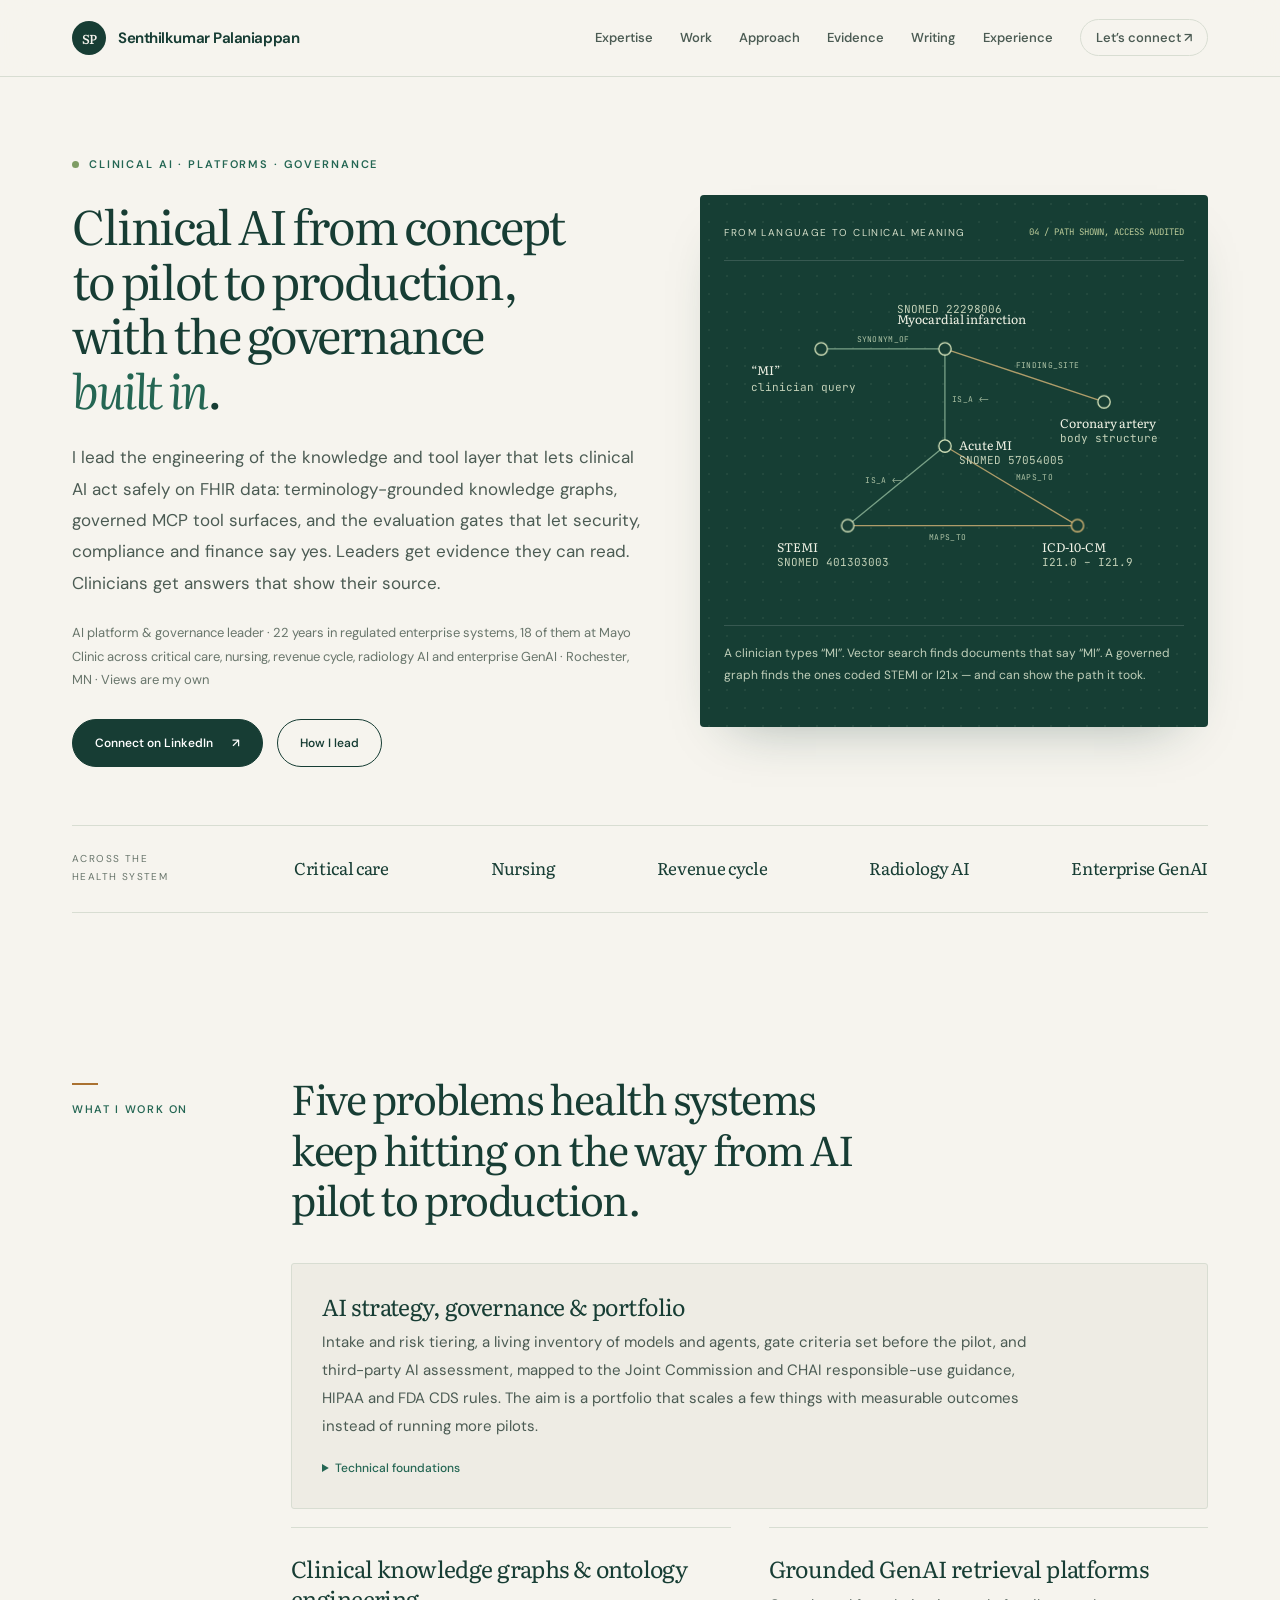
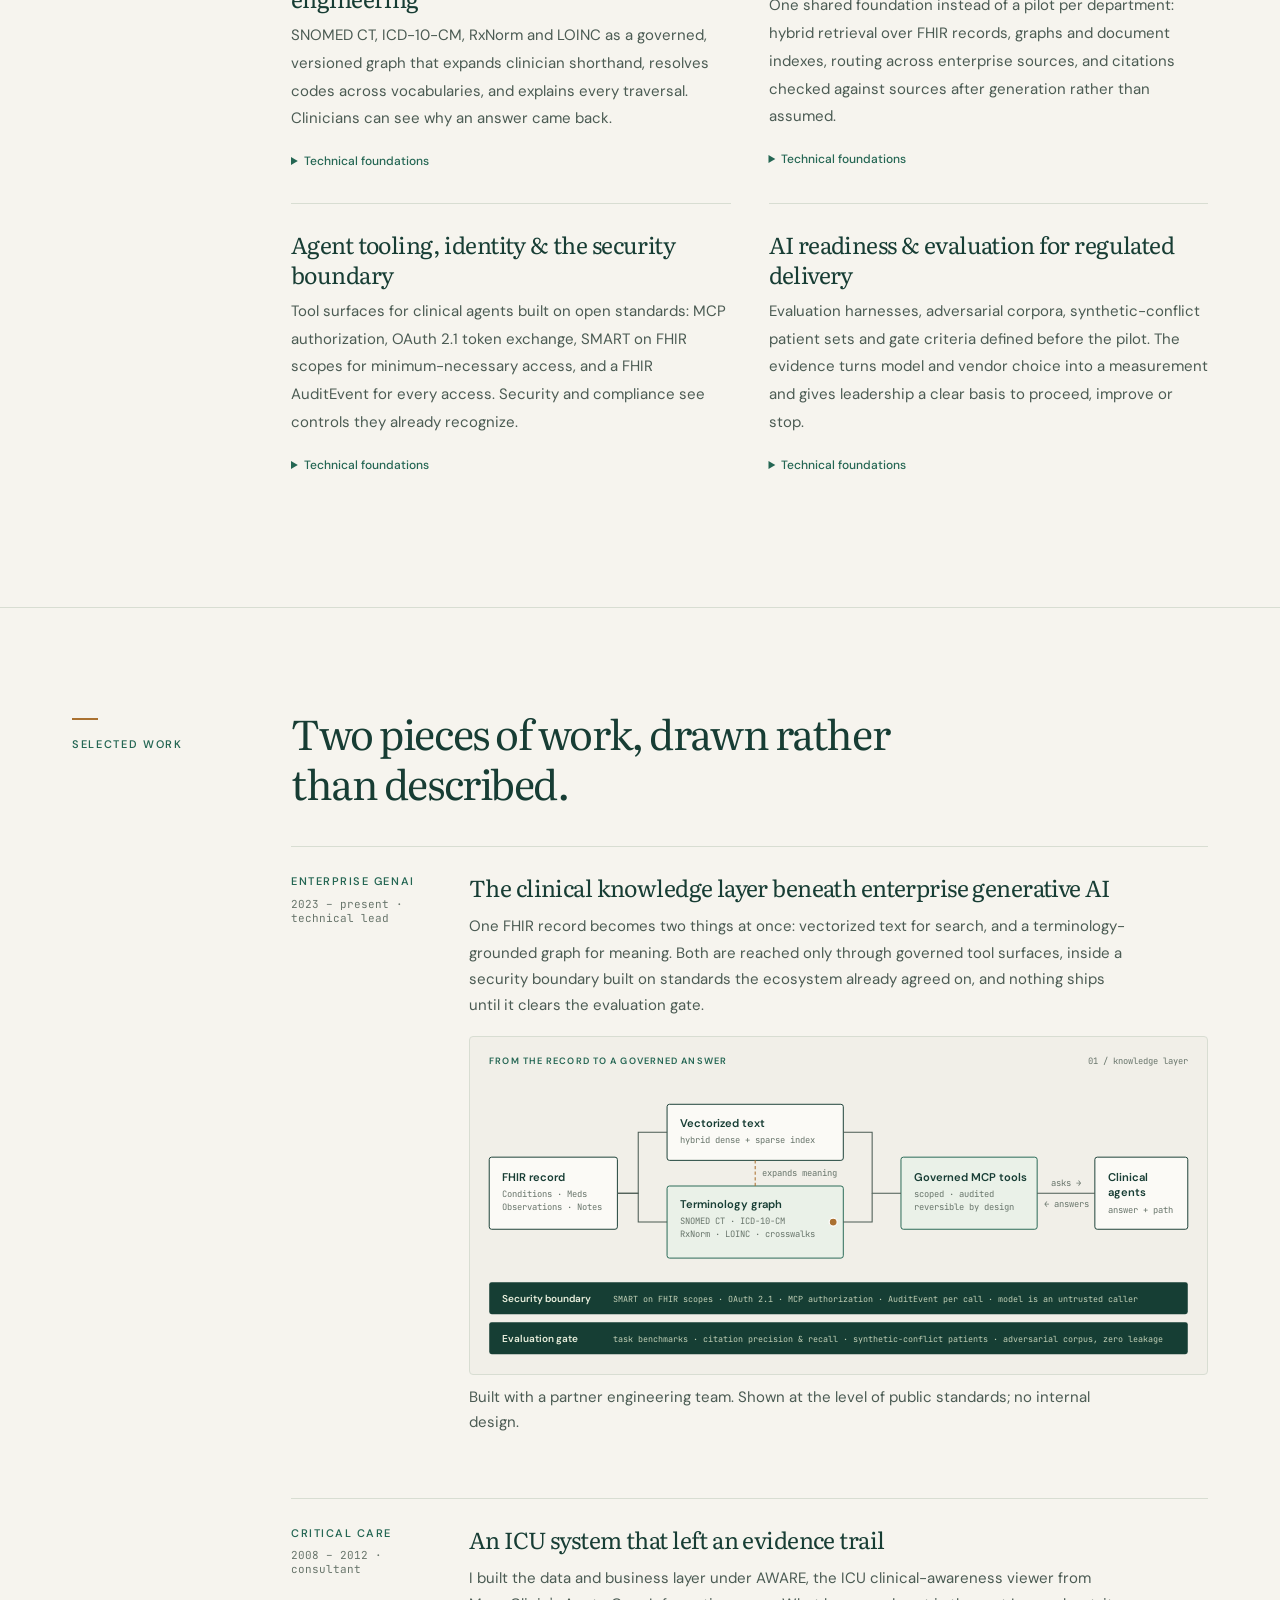
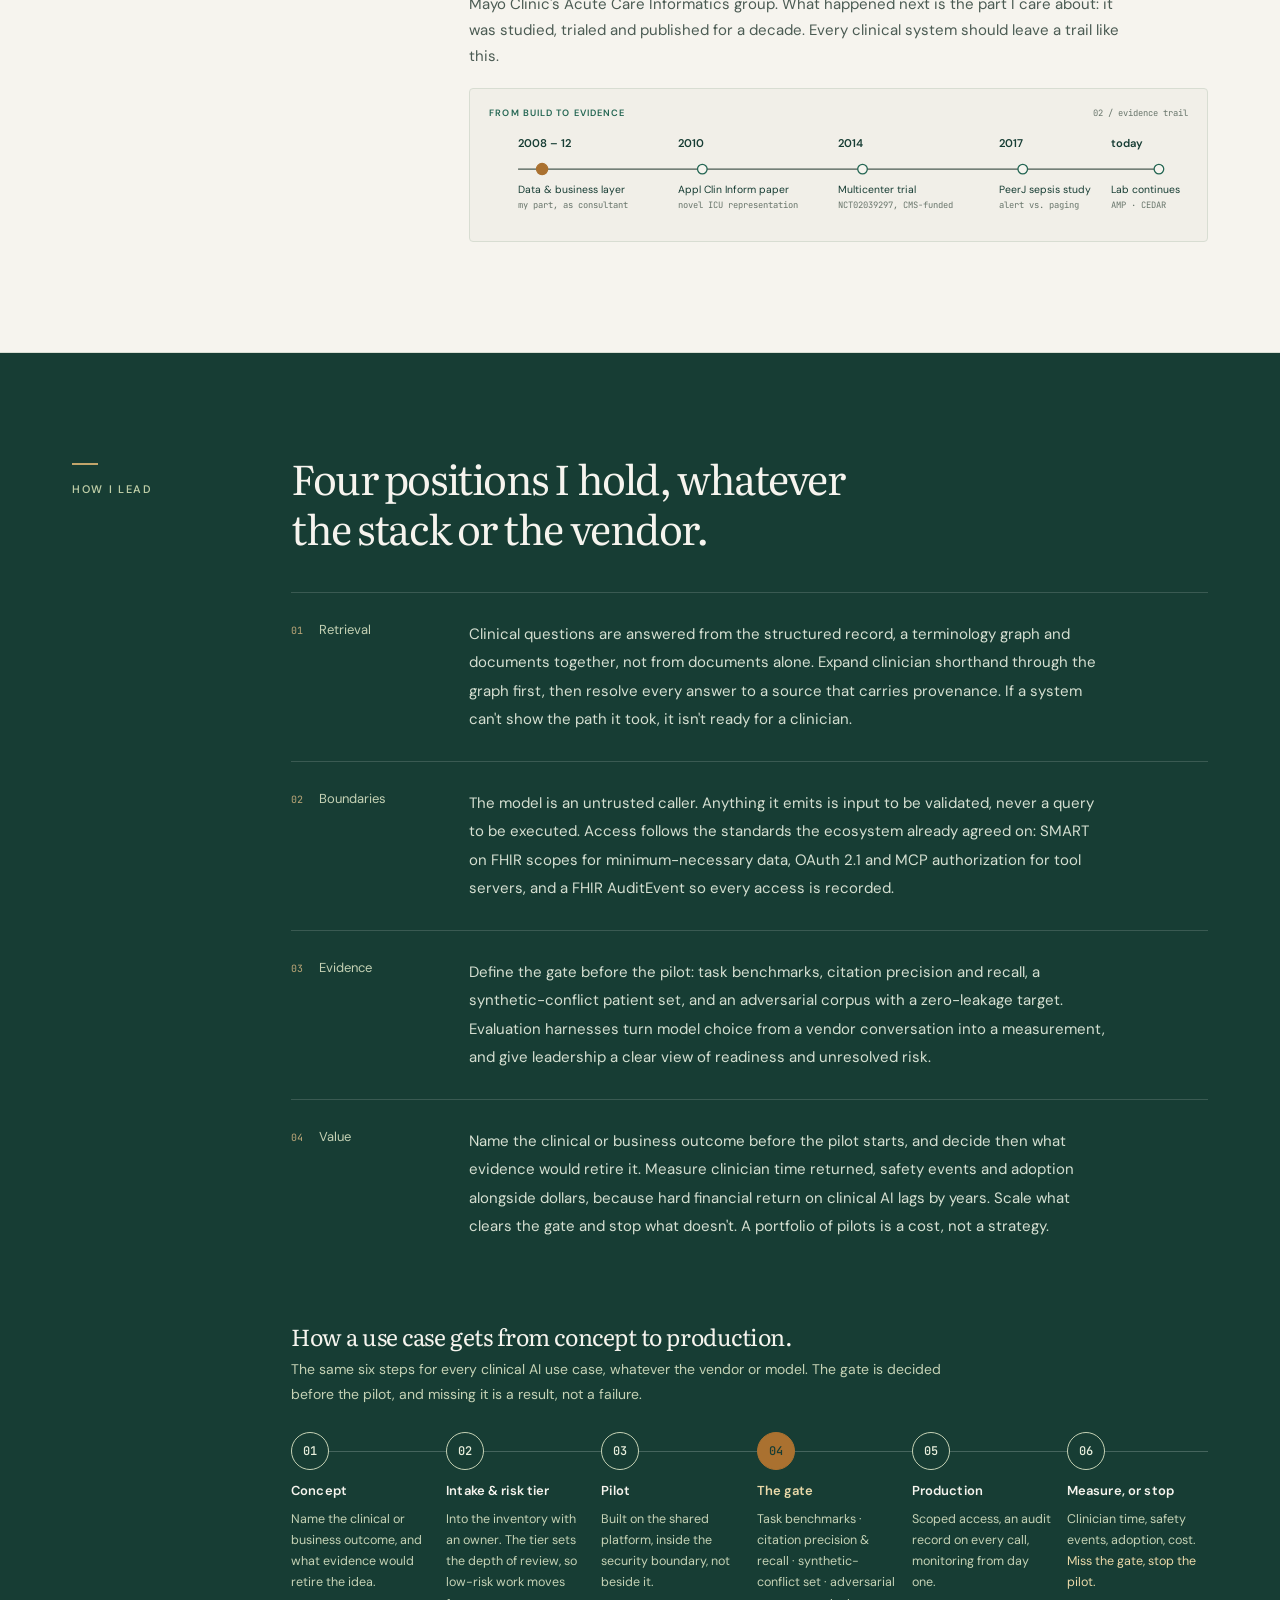
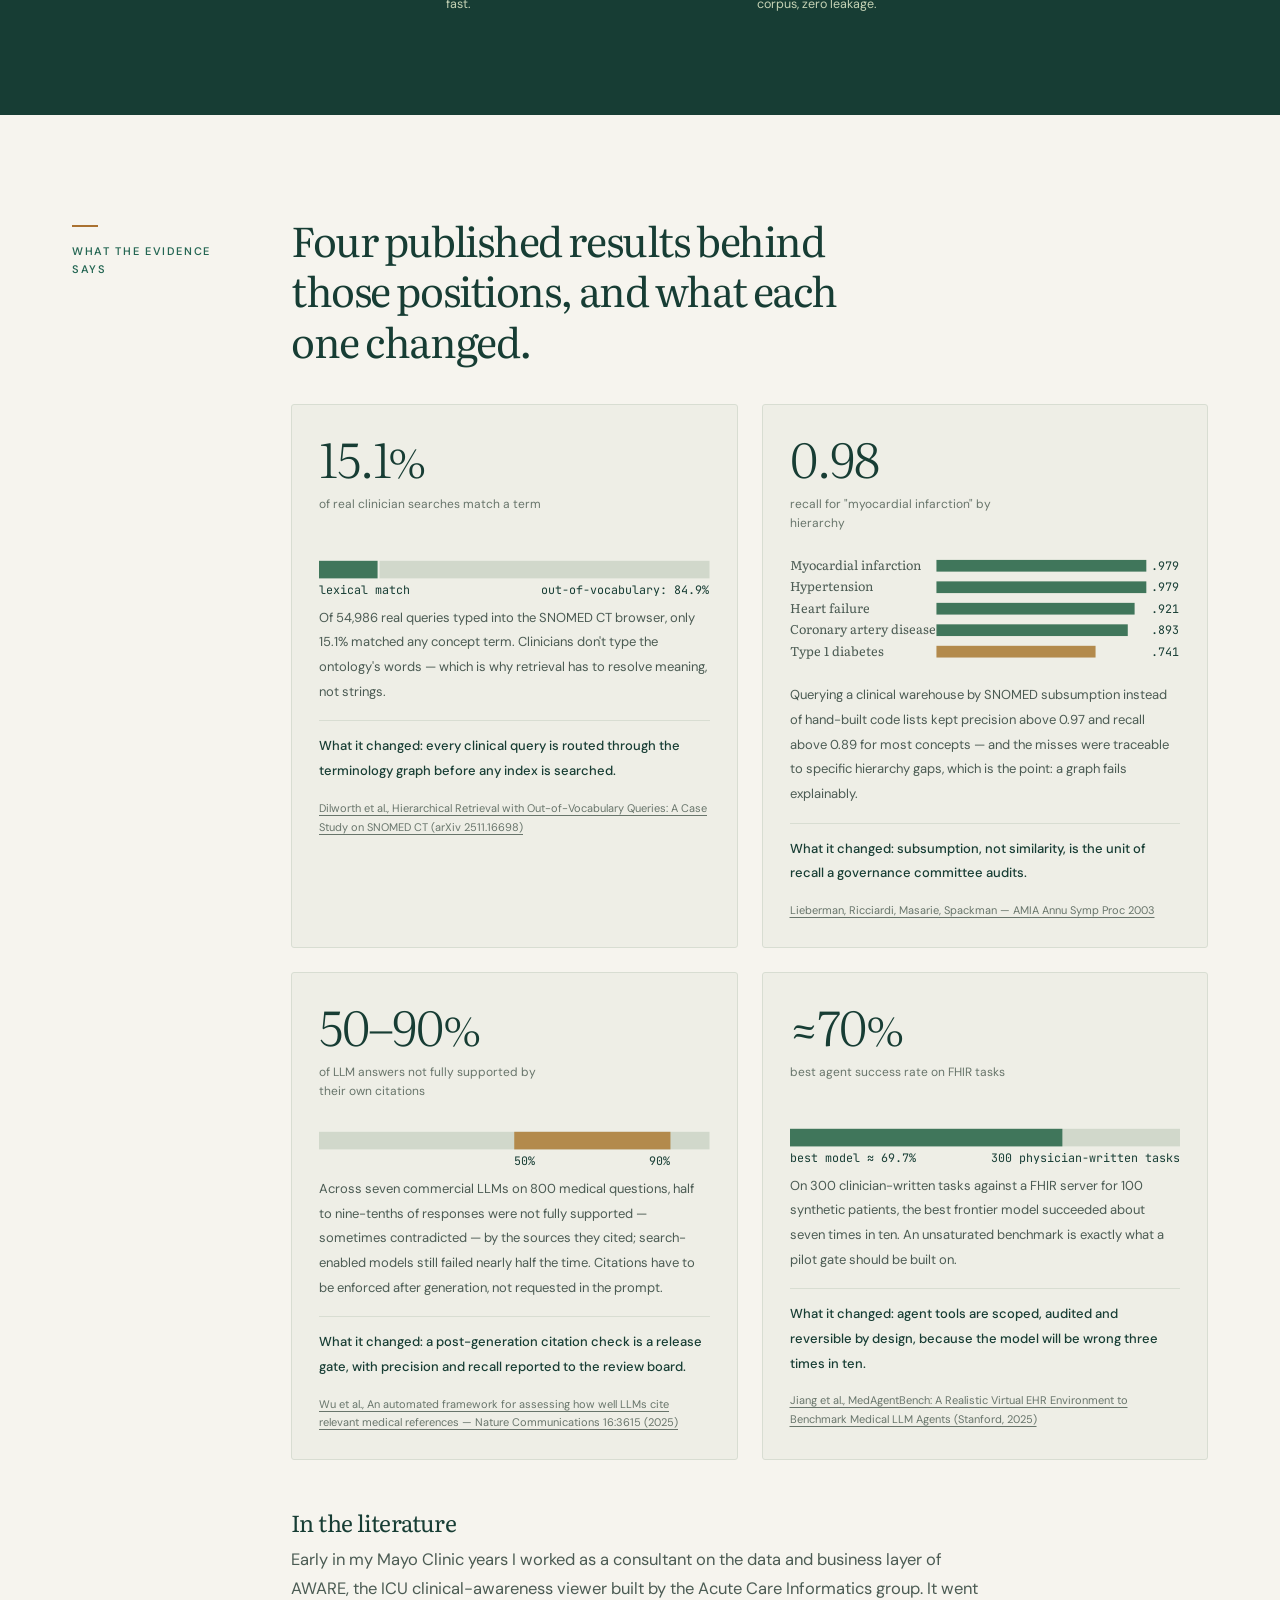
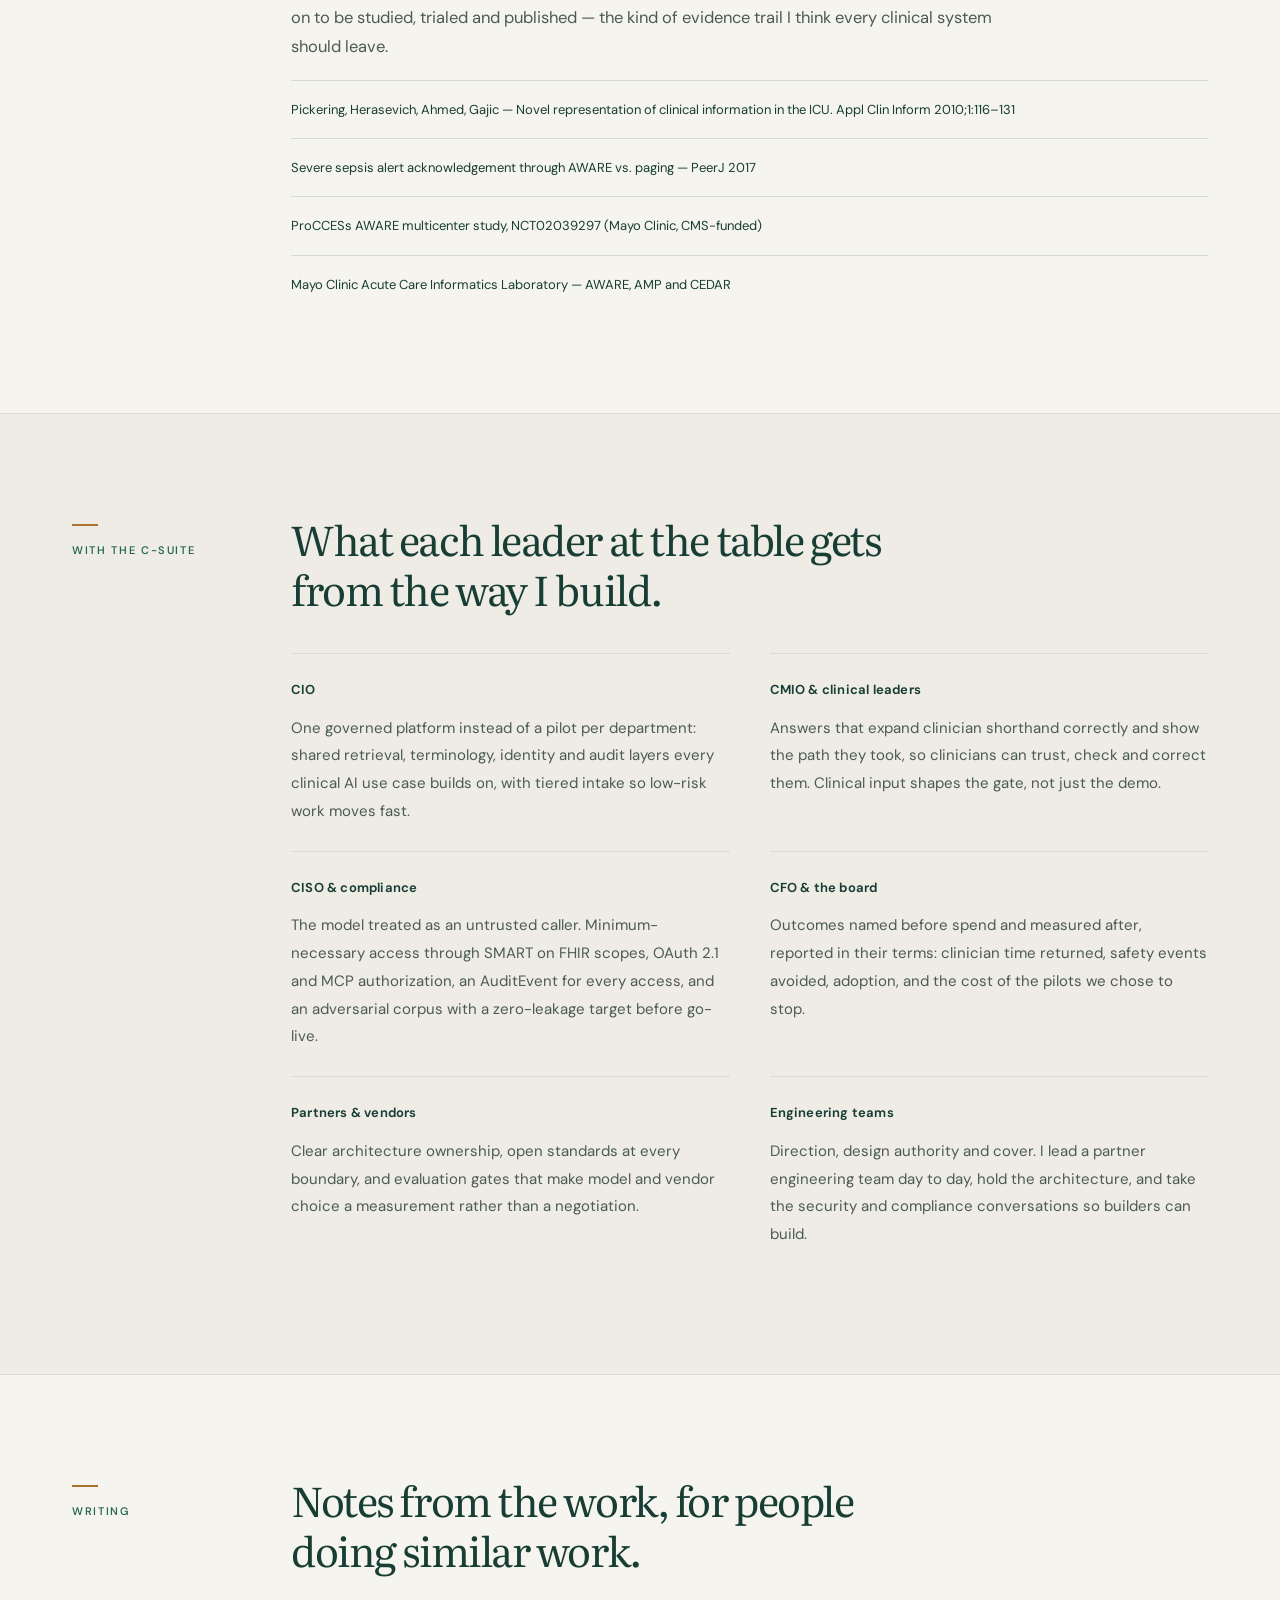
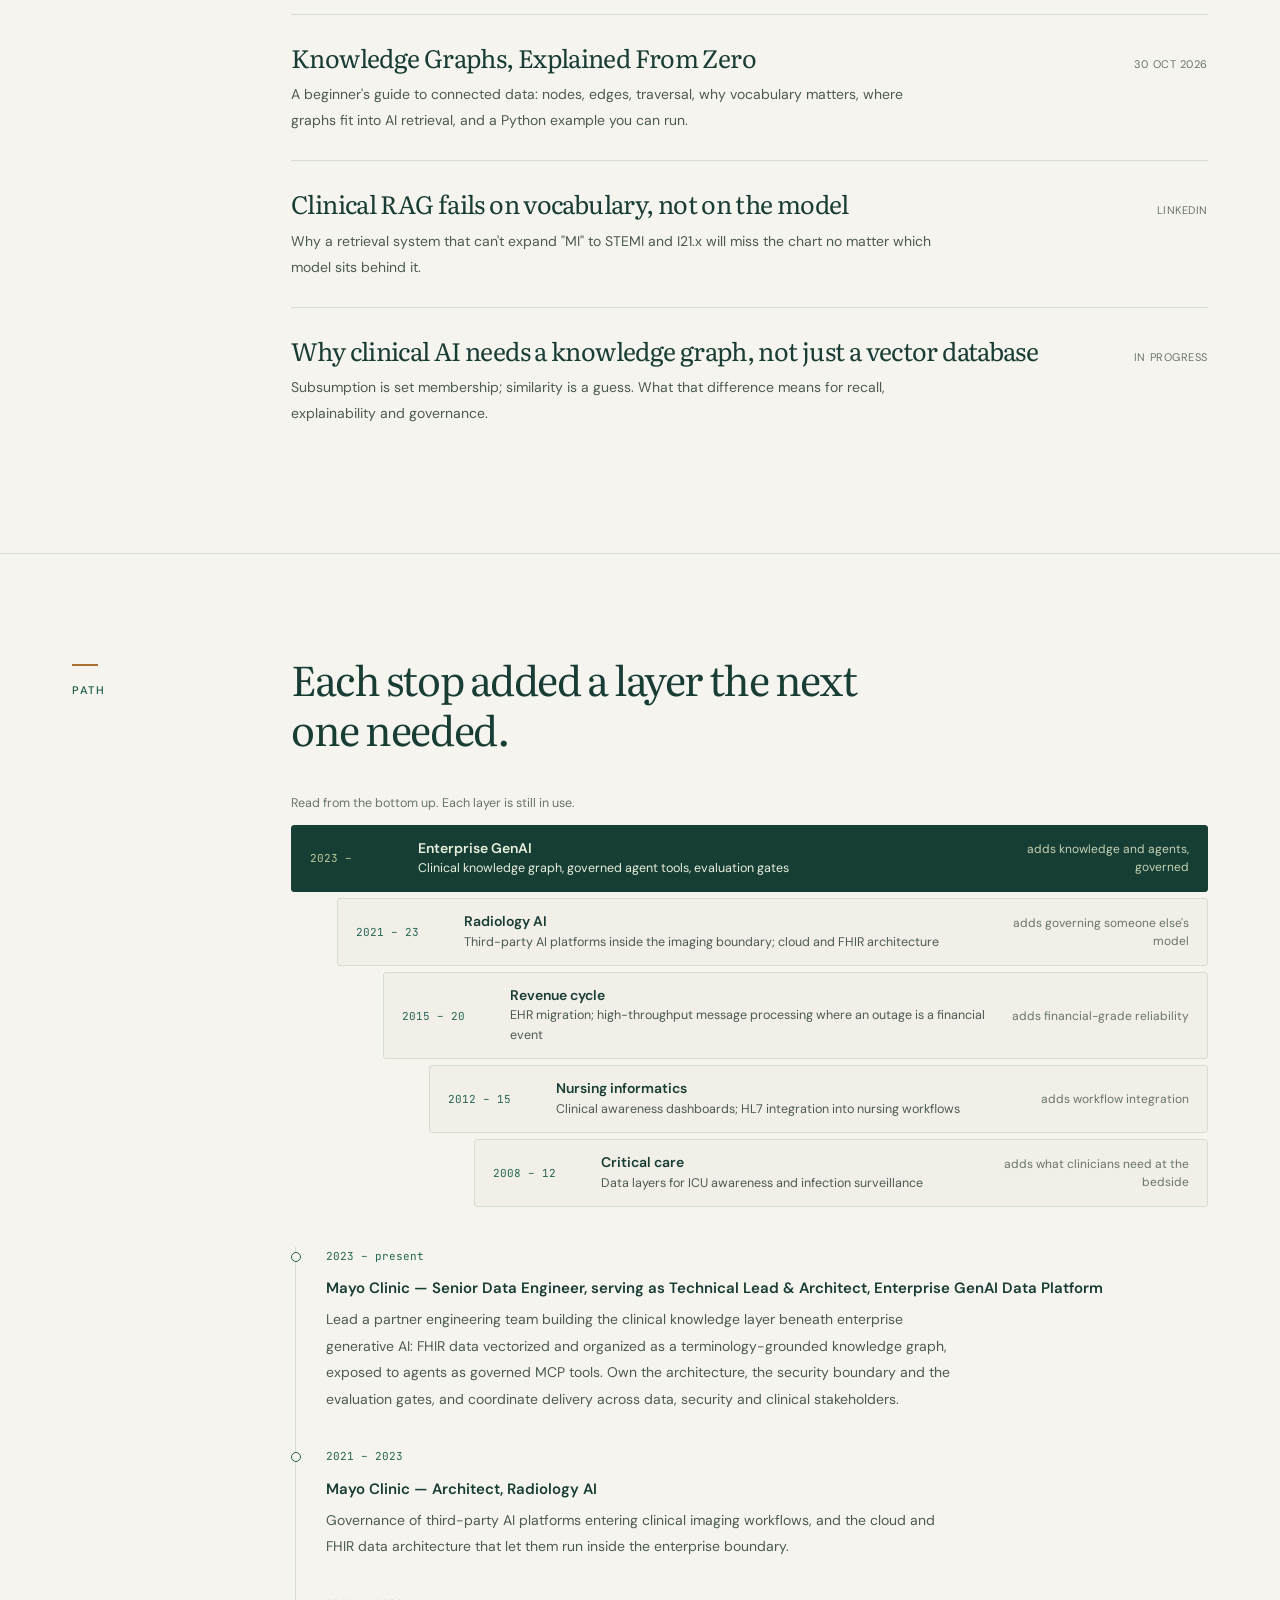
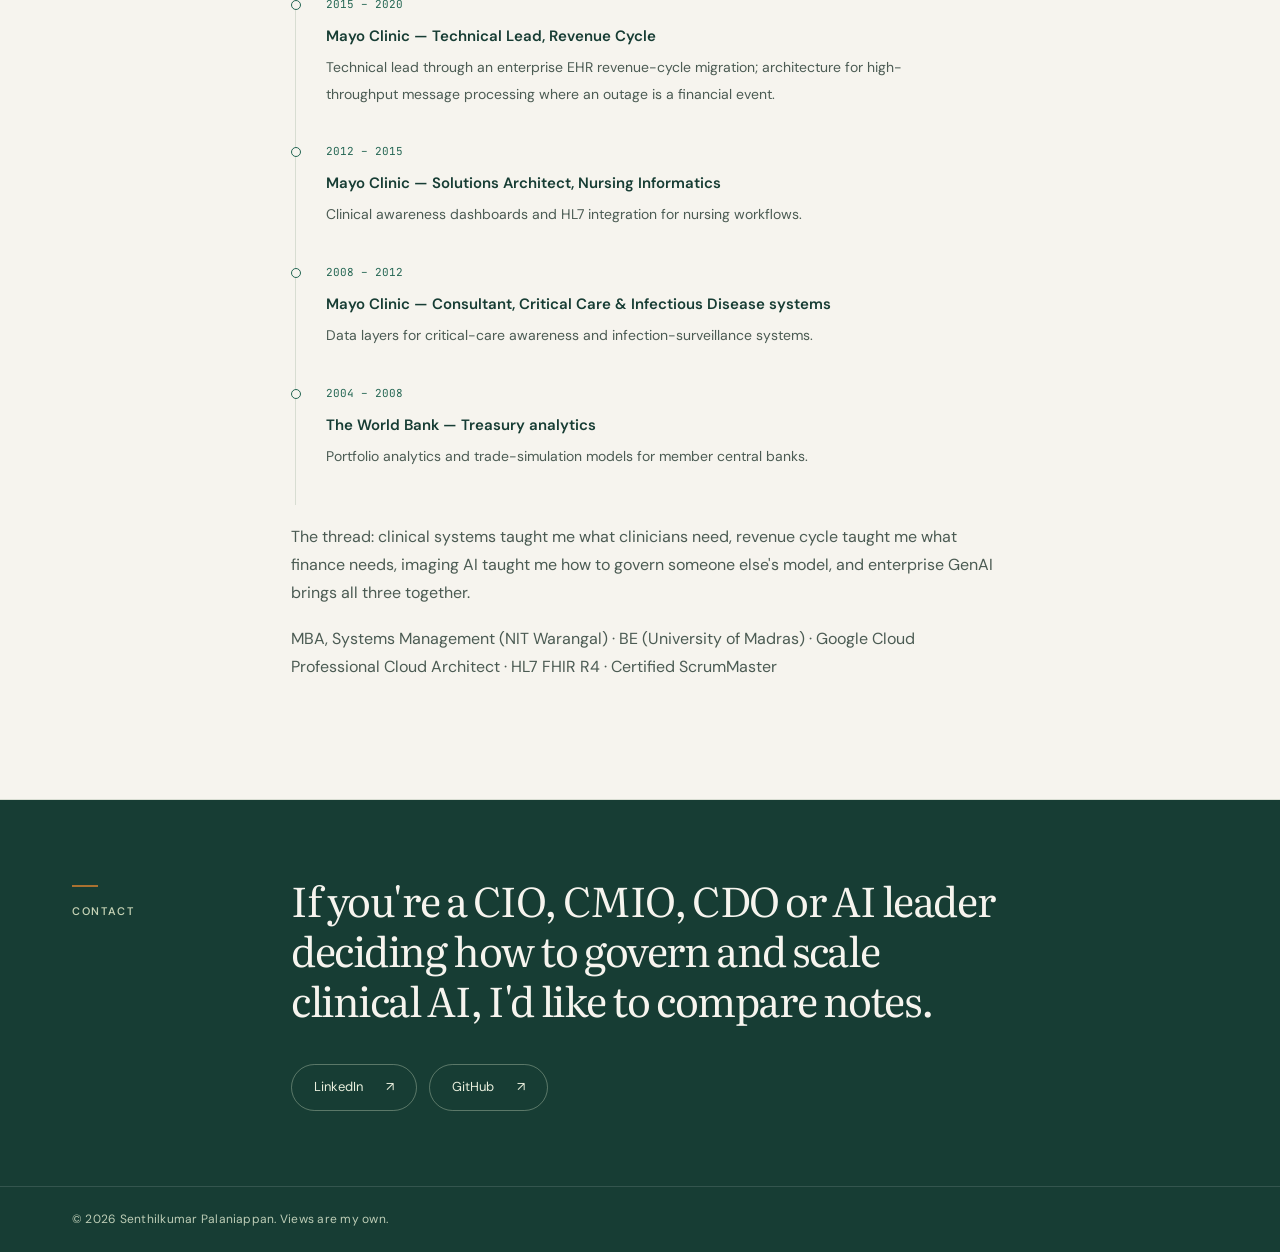
==== index.html @ 2bc82b12 "Infographics: selected work, concept-to-production gate, career strata (v5) New "Selected work" sect" ====
<!DOCTYPE html>
<html lang="en">
<head>
<meta charset="utf-8">
<meta name="viewport" content="width=device-width, initial-scale=1">
<title>Senthilkumar Palaniappan — Clinical AI Strategy, Platforms &amp; Governance</title>
<meta name="description" content="Senthilkumar Palaniappan — AI platform and governance leader in academic medicine. Takes clinical AI from pilot to production: FHIR-grounded clinical knowledge graphs, governed agent tooling on MCP, evaluation gates, and the governance that lets security, compliance and finance say yes.">
<link rel="preconnect" href="https://fonts.googleapis.com">
<link rel="preconnect" href="https://fonts.gstatic.com" crossorigin>
<link href="https://fonts.googleapis.com/css2?family=DM+Sans:wght@400;450;500;550;600;650;700&family=Literata:ital,opsz,wght@0,7..72,300;0,7..72,400;0,7..72,500;0,7..72,600;1,7..72,400&family=JetBrains+Mono:wght@400;500&display=swap" rel="stylesheet">
<style>
:root{
  --paper:#EEF1F3; --paper-2:#E4E9ED; --ink:#152238; --ink-2:#3E4C5E; --mute:#6B7788;
  --teal:#1E6B68; --teal-2:#2A8C87; --ochre:#B8862B; --rule:#C9D1D8;
  --serif:"Literata",Georgia,serif; --mono:"JetBrains Mono",ui-monospace,monospace;
  --w:1080px;
}
*{box-sizing:border-box}
html{scroll-behavior:smooth}
@media (prefers-reduced-motion:reduce){html{scroll-behavior:auto}}
body{margin:0;background:var(--paper);color:var(--ink);font-family:var(--serif);font-size:18px;line-height:1.6;font-weight:400;-webkit-font-smoothing:antialiased}
a{color:var(--teal);text-decoration-thickness:1px;text-underline-offset:3px}
a:hover{color:var(--teal-2)}
:focus-visible{outline:2px solid var(--ochre);outline-offset:3px}
.skip{position:absolute;left:-999px;top:8px;background:var(--ink);color:#fff;padding:8px 12px}
.skip:focus{left:8px;z-index:10}

header{position:sticky;top:0;background:color-mix(in srgb,var(--paper) 88%,transparent);backdrop-filter:blur(8px);border-bottom:1px solid var(--rule);z-index:5}
.nav{max-width:var(--w);margin:0 auto;padding:14px 24px;display:flex;align-items:baseline;justify-content:space-between;gap:24px}
.brand{font-weight:600;font-size:17px;color:var(--ink);text-decoration:none;letter-spacing:.01em}
.nav ul{list-style:none;margin:0;padding:0;display:flex;gap:26px;font-size:16px}
.nav ul a{color:var(--ink-2);text-decoration:none}
.nav ul a:hover{color:var(--teal)}

.wrap{max-width:var(--w);margin:0 auto;padding:0 24px}
section{padding:72px 0;border-bottom:1px solid var(--rule)}
.grid{display:grid;grid-template-columns:200px 1fr;gap:40px}
.rail{font-size:15px;color:var(--mute);font-style:italic;padding-top:6px}
h1,h2,h3{font-weight:500;line-height:1.15;margin:0}
h2{font-size:34px;margin-bottom:28px;letter-spacing:-.01em}
h3{font-size:22px;margin-bottom:8px}
p{margin:0 0 18px;max-width:64ch}
.lede{font-size:21px;color:var(--ink-2);max-width:58ch}

/* hero */
.hero{padding:84px 0 64px}
.hero .grid{grid-template-columns:1.05fr 1fr;align-items:center;gap:56px}
.hero h1{font-size:50px;font-weight:300;letter-spacing:-.015em;margin-bottom:22px}
.hero h1 em{font-style:italic;font-weight:400}
.hero .who{font-size:17px;color:var(--mute);margin-bottom:34px}
.cta{display:inline-flex;gap:14px;flex-wrap:wrap}
.btn{display:inline-block;padding:12px 20px;border:1.5px solid var(--ink);color:var(--ink);text-decoration:none;font-size:16px;border-radius:2px}
.btn.primary{background:var(--ink);color:#fff}
.btn:hover{border-color:var(--teal);color:var(--teal)}
.btn.primary:hover{background:var(--teal);color:#fff}

.graph{width:100%;height:auto;display:block}
.graph .edge{stroke:var(--ochre);stroke-width:1.5;fill:none;stroke-dasharray:400;stroke-dashoffset:400;animation:draw 1.1s ease-out forwards}
.graph .edge.isa{stroke:var(--teal)}
.graph .node{fill:var(--paper);stroke:var(--ink);stroke-width:1.5;opacity:0;animation:pop .5s ease-out forwards}
.graph .node.code{stroke:var(--ochre)}
.graph .lbl{font-family:var(--serif);font-size:14px;fill:var(--ink);opacity:0;animation:pop .5s ease-out forwards}
.graph .code-lbl{font-family:var(--mono);font-size:12.5px;fill:var(--ink-2);opacity:0;animation:pop .5s ease-out forwards}
.graph .elbl{font-family:var(--mono);font-size:10.5px;fill:var(--mute);opacity:0;animation:pop .5s ease-out forwards;letter-spacing:.04em}
@keyframes draw{to{stroke-dashoffset:0}}
@keyframes pop{to{opacity:1}}
@media (prefers-reduced-motion:reduce){.graph .edge{stroke-dashoffset:0;animation:none}.graph .node,.graph .lbl,.graph .code-lbl,.graph .elbl{opacity:1;animation:none}}
.caption{font-size:14px;color:var(--mute);font-style:italic;margin-top:10px;max-width:none}

/* practice areas — ruled list */
.areas{display:grid;grid-template-columns:1fr 1fr;gap:0 48px}
.area{padding:22px 0;border-top:1px solid var(--rule)}
.area p{font-size:17px;color:var(--ink-2);margin:0}
.area .stack{font-family:var(--mono);font-size:12.5px;color:var(--mute);margin-top:10px;line-height:1.7}
.area.wide{grid-column:1/-1}
.area.wide p{max-width:72ch}

/* work */
.work{display:grid;gap:36px}
.case{display:grid;grid-template-columns:160px 1fr;gap:28px;padding-top:24px;border-top:1px solid var(--rule)}
.case .k{font-size:15px;color:var(--mute);line-height:1.5}
.case p{font-size:17px}
.case ul{margin:0;padding-left:18px;color:var(--ink-2);font-size:16.5px}
.case li{margin-bottom:6px}

/* evidence */
.ev{display:grid;grid-template-columns:1fr 1fr;gap:40px 48px}
.ev figure{margin:0;padding-top:20px;border-top:1px solid var(--rule)}
.ev svg{width:100%;height:auto;display:block}
.ev figcaption{font-size:15px;color:var(--ink-2);margin-top:10px;line-height:1.5}
.ev figcaption a{font-size:13.5px;color:var(--mute);display:block;margin-top:4px}
.ev .drove{display:block;margin-top:8px;color:var(--ink);font-style:italic}
.ev .big{font-size:40px;font-weight:300;letter-spacing:-.02em;line-height:1;margin:0 0 6px}
.ev .big small{font-size:16px;color:var(--mute);letter-spacing:0;margin-left:8px;font-weight:400}
.chart text{font-family:var(--serif);font-size:13px;fill:var(--ink-2)}
.chart .v{font-family:var(--mono);font-size:12px;fill:var(--ink)}
.chart .bar{fill:var(--teal)}
.chart .bar.dim{fill:var(--rule)}
.chart .bar.oc{fill:var(--ochre)}
.bd{width:100%;height:auto;display:block;margin:14px 0 4px}
.bd text{font-family:var(--serif);font-size:12.5px;fill:var(--ink)}
.bd .m{font-family:var(--mono);font-size:10.5px;fill:var(--mute)}
.bd .box{fill:var(--paper);stroke:var(--ink);stroke-width:1.2}
.bd .box.g{stroke:var(--teal)}
.bd .ln{stroke:var(--ink-2);stroke-width:1.2;fill:none}
.bd .ln.no{stroke:var(--ochre);stroke-dasharray:4 3}
.lit{list-style:none;margin:0;padding:0}
.lit li{padding:14px 0;border-top:1px solid var(--rule);font-size:16px;color:var(--ink-2)}
.lit a{color:var(--ink)}
@media (max-width:860px){.ev{grid-template-columns:1fr}}

/* leadership table */
.table{display:grid;grid-template-columns:1fr 1fr;gap:0 48px}
.table .row{padding:20px 0;border-top:1px solid var(--rule)}
.table .row b{display:block;font-weight:500;font-size:19px;margin-bottom:6px}
.table .row p{font-size:16.5px;color:var(--ink-2);margin:0}
@media (max-width:860px){.table{grid-template-columns:1fr}}

/* writing */
.posts{list-style:none;margin:0;padding:0}
.posts li{padding:18px 0;border-top:1px solid var(--rule);display:grid;grid-template-columns:1fr auto;gap:20px;align-items:baseline}
.posts a{text-decoration:none;color:var(--ink);font-size:20px}
.posts a:hover{color:var(--teal);text-decoration:underline}
.posts small{color:var(--mute);font-size:14px;white-space:nowrap}
.posts .sum{grid-column:1/-1;color:var(--ink-2);font-size:16px;margin:0}

/* timeline */
.tl{list-style:none;margin:0;padding:0;border-left:1.5px solid var(--rule);margin-left:4px}
.tl li{position:relative;padding:0 0 26px 28px}
.tl li::before{content:"";position:absolute;left:-6px;top:10px;width:10px;height:10px;border-radius:50%;background:var(--paper);border:1.5px solid var(--teal)}
.tl .yr{font-family:var(--mono);font-size:12.5px;color:var(--mute);display:block;margin-bottom:2px}
.tl b{font-weight:500}
.tl p{font-size:16px;color:var(--ink-2);margin:4px 0 0}

/* contact */
.contact{padding:72px 0 56px;border-bottom:none}
.contact .links{display:flex;gap:28px;flex-wrap:wrap;font-size:18px}
footer{font-size:14px;color:var(--mute);padding:16px 0 40px}

@media (max-width:860px){
  body{font-size:17px}
  .grid,.hero .grid{grid-template-columns:1fr;gap:16px}
  .rail{padding-top:0}
  .hero{padding:48px 0}
  .hero h1{font-size:36px}
  h2{font-size:28px}
  section{padding:52px 0}
  .areas{grid-template-columns:1fr}
  .case{grid-template-columns:1fr;gap:6px}
  .nav{flex-direction:column;gap:6px;align-items:flex-start;padding:12px 20px}
  .nav ul{gap:14px;font-size:14px;flex-wrap:wrap}
}

/* Editorial identity */
:root{--paper:#f6f4ee;--paper-2:#eeece4;--ink:#173d34;--ink-2:#4b5b53;--mute:#68756b;--teal:#246653;--teal-2:#347d65;--ochre:#aa7130;--rule:#d8ddd2;--sans:"DM Sans",Arial,sans-serif;--w:1200px}
body{font-family:var(--sans);font-size:17px;line-height:1.75}
::selection{background:#d1dfb6;color:#173d34}
header{background:#f6f4eef2;backdrop-filter:blur(16px)}
.nav{padding:21px 32px;align-items:center;gap:30px}
.brand{font-size:15px;font-weight:650;display:flex;align-items:center;gap:12px;white-space:nowrap;letter-spacing:-.03em}
.brand::before{content:"SP";font:500 13px var(--serif);letter-spacing:-.07em;background:var(--ink);color:var(--paper);width:34px;height:34px;border-radius:50%;display:grid;place-items:center}
.nav ul{gap:27px;font-size:12px;font-weight:550;align-items:center}
.nav ul li:last-child a{border:1px solid var(--rule);padding:9px 15px;border-radius:40px}
.wrap{padding:0 32px}
section{padding:100px 0;scroll-margin-top:95px}
.grid{grid-template-columns:165px minmax(0,1fr);gap:54px}
.rail{font:550 10px/1.6 var(--sans);letter-spacing:.15em;text-transform:uppercase;color:var(--teal);padding-top:10px}
.rail::before{content:"";display:block;width:26px;height:2px;background:var(--ochre);margin-bottom:16px}
h1,h2,h3{font-family:var(--serif)}
h2{font-weight:400;font-size:clamp(30px,3.2vw,43px);line-height:1.23;max-width:25ch;margin-bottom:38px;letter-spacing:-.035em}
h3{font-size:23px;font-weight:400;line-height:1.3;letter-spacing:-.025em}
.hero{padding:78px 0 60px;overflow:hidden;border-bottom:0}
.hero .grid{grid-template-columns:1.13fr 1fr;gap:55px;align-items:center}
.eyebrow{font-size:10px;font-weight:600;text-transform:uppercase;letter-spacing:.17em;color:var(--teal);display:flex;align-items:center;gap:10px;margin:0 0 24px}
.eyebrow::before{content:"";height:7px;width:7px;background:#7e9c63;border-radius:50%}
.hero h1{font-size:clamp(40px,4.6vw,62px);line-height:1.13;font-weight:400;letter-spacing:-.045em;margin-bottom:26px}
.hero h1 em{color:var(--teal);font-weight:400}
.lede{font-size:16px;line-height:1.85;max-width:53ch;color:var(--ink-2)}
.hero .who{font-size:11px;line-height:1.9;max-width:64ch;margin:22px 0 28px}
.btn{font:550 12px var(--sans);padding:15px 22px;border-radius:40px;border-width:1px;transition:background .2s,color .2s,transform .2s}
.btn:hover{transform:translateY(-2px)}
.btn.primary{background:var(--ink);border-color:var(--ink)}
.btn.primary::after{content:" ↗";margin-left:16px}
.graph-panel{background:#163e34;border-radius:4px;padding:29px 24px 23px;position:relative;background-image:radial-gradient(#bcd1b014 .8px,transparent .8px);background-size:18px 18px;box-shadow:0 25px 55px -32px #173d3466}
.panel-top{display:flex;justify-content:space-between;align-items:center;font-size:9px;letter-spacing:.14em;text-transform:uppercase;color:#d3ddc8;border-bottom:1px solid #ffffff24;padding-bottom:18px;margin-bottom:26px}
.panel-top span:last-child{color:#bdcc9a;font-family:var(--mono);font-size:9px;letter-spacing:0}
.graph .node{fill:#173e34;stroke:#d5e3bb;opacity:1;animation:none}
.graph .node.code{stroke:#d9b976}
.graph .lbl{fill:#f1f3e6;opacity:1;animation:none}
.graph .code-lbl{fill:#c2d0b7;opacity:1;animation:none}
.graph .elbl{fill:#adc2a5;opacity:1;animation:none;font-size:9px}
.graph .edge{stroke:#d5b477;stroke-dashoffset:0;animation:none;opacity:.8}
.graph .edge.isa{stroke:#91b99b}
.graph-panel .caption{color:#c0cfba;font-family:var(--sans);font-style:normal;font-size:11px;line-height:1.8;padding-top:17px;border-top:1px solid #ffffff24;margin-top:20px}
.career-strip{display:flex;justify-content:space-between;gap:24px;border-top:1px solid var(--rule);border-bottom:1px solid var(--rule);padding:24px 0 27px;margin-top:58px;align-items:center}
.career-strip .strip-label{font-size:9px;text-transform:uppercase;letter-spacing:.14em;color:var(--mute);max-width:120px}
.career-strip span:not(.strip-label){font-family:var(--serif);font-size:17px;letter-spacing:-.02em}
.areas{gap:0 38px}.area{padding:26px 0 30px}.area p{font-size:14px;line-height:1.85}.area .stack{font-size:10px;line-height:1.9;color:var(--teal);margin-top:17px}
.area.wide{background:var(--paper-2);padding:28px 30px;margin-bottom:18px;border:1px solid var(--rule);border-radius:3px}
#selected{background:var(--ink);color:var(--paper);border:0}
#selected .rail{color:#bfcea7}#selected .rail::before{background:#c2a56b}
#selected h2{max-width:24ch}
.work{gap:0;counter-reset:position}
.case{grid-template-columns:150px minmax(0,1fr);gap:28px;border-color:#ffffff26;padding:27px 0;counter-increment:position}
.case .k{color:#c5d2b5;font-size:12px;display:flex;gap:16px;align-items:baseline}
.case .k::before{content:"0" counter(position);font-family:var(--mono);font-size:10px;color:#bca779}
.case p{font-size:14px;line-height:1.9;color:#d5dfd1;margin:0}
.ev{gap:24px}.ev figure{background:#eeeee6;border:1px solid var(--rule);padding:27px;border-radius:3px;min-width:0}
.ev .big{font-family:var(--serif);font-size:48px;color:var(--ink);margin-bottom:23px;line-height:1.1}
.ev .big small{display:block;font-family:var(--sans);font-size:11px;line-height:1.6;margin:10px 0 0;letter-spacing:0;max-width:28ch;min-height:35px}
.ev figcaption{font-size:12px;line-height:1.9}.ev figcaption a{font-size:10px;line-height:1.7;margin-top:15px}.ev .drove{font-style:normal;border-top:1px solid var(--rule);padding-top:13px;margin-top:16px;font-weight:500}
.chart .bar.dim{fill:#d1d8cb}.chart .bar{fill:#40765b}.chart .bar.oc{fill:#b38a4c}
.lit li{font-size:12px;padding:17px 0;line-height:1.8}.lit a{text-decoration:none}.lit a:hover{text-decoration:underline}
#leadership{background:var(--paper-2)}
.table{gap:0 40px}.table .row{padding:25px 0}.table .row b{font-size:12px;font-family:var(--sans);font-weight:650;margin-bottom:13px;letter-spacing:.015em}.table .row p{font-size:14px;line-height:1.85}
.posts li{padding:26px 0;gap:8px 20px}.posts a,.posts .draft-title{font:400 25px/1.35 var(--serif);letter-spacing:-.025em}.posts small{font-size:10px;text-transform:uppercase;letter-spacing:.05em}.posts .sum{font-size:13px;max-width:65ch;line-height:1.85}
.tl{margin-top:10px}.tl li{padding:0 0 35px 30px}.tl .yr{font-size:10px;margin-bottom:9px;color:var(--teal)}.tl b{font-size:14px;font-weight:600;line-height:1.8;display:block}.tl p{font-size:13px;line-height:1.9}.tl li::before{background:var(--paper);top:5px;width:8px;height:8px;left:-5px}
.contact{background:var(--ink);color:var(--paper);padding:75px 0}.contact .rail{color:#c5d2b5}.contact h2{font-size:clamp(29px,3.2vw,43px);max-width:30ch}.contact .links{gap:12px}.contact .links a{font-size:12px;border:1px solid #d2dfc45c;padding:11px 22px;border-radius:30px;color:#e9efdd;text-decoration:none}.contact .links a::after{content:" ↗";margin-left:20px}.contact .links a:hover{background:#ffffff12}
footer{background:var(--ink);color:#bdcdb6;border-top:1px solid #ffffff20;font-size:10px;padding:22px 0;letter-spacing:.02em}
@media(min-width:861px) and (max-width:1100px){.nav ul{gap:16px}.hero .grid{gap:30px}.grid{gap:32px;grid-template-columns:135px minmax(0,1fr)}}
@media(max-width:860px){.nav{flex-direction:row;padding:15px 24px;gap:15px}.nav ul{font-size:11px;gap:16px}.nav ul li:nth-child(2),.nav ul li:nth-child(3){display:none}.nav ul li:last-child a{padding:7px 12px}.brand{font-size:12px;gap:8px}.brand::before{width:28px;height:28px;font-size:11px}.wrap{padding:0 24px}.hero{padding:44px 0 0}.hero .grid{grid-template-columns:minmax(0,1fr);gap:36px}.hero h1{max-width:17ch;font-size:clamp(40px,7vw,60px)}.lede{max-width:65ch}.hero .who{max-width:75ch}.graph-panel{max-width:620px;width:100%;margin:0 auto}.grid{grid-template-columns:minmax(0,1fr);gap:24px}.rail::before{display:inline-block;vertical-align:middle;margin:0 12px 3px 0;width:18px}.rail{padding:0}.career-strip{margin-top:40px;flex-wrap:wrap;justify-content:flex-start;gap:15px 25px}.career-strip .strip-label{width:100%;max-width:none}.career-strip span:not(.strip-label){font-size:15px}section{padding:60px 0}h2{max-width:28ch}.areas{grid-template-columns:1fr 1fr;gap:0 25px}.ev{grid-template-columns:1fr 1fr}.ev figure{padding:20px}.table{grid-template-columns:1fr 1fr}.case{grid-template-columns:110px minmax(0,1fr);gap:15px}}
@media(max-width:540px){.nav ul li:first-child{display:none}.nav{gap:8px}.brand{font-size:11px}.eyebrow{font-size:8px;letter-spacing:.12em}.hero h1{font-size:42px}.lede{font-size:15px}.hero .who{font-size:10px}.graph-panel{padding:22px 12px 16px}.panel-top{font-size:8px;margin:0 9px 20px}.panel-top span:last-child{font-size:8px}.graph-panel .caption{margin:15px 9px 0}.areas,.ev,.table{grid-template-columns:minmax(0,1fr)}.area.wide{padding:23px}.case{grid-template-columns:minmax(0,1fr);gap:12px}.case p{font-size:13px}.ev .big small{min-height:0}.posts li{grid-template-columns:1fr;gap:12px}.posts small{grid-row:1}.posts a,.posts .draft-title{font-size:23px}h2{font-size:31px}.contact{padding:55px 0}.career-strip{padding-bottom:26px}.career-strip span:not(.strip-label){font-size:14px}}

.technical-detail{margin-top:16px}.technical-detail summary{font:500 12px var(--sans);color:var(--teal);cursor:pointer;padding:4px 0}.technical-detail[open] summary{margin-bottom:8px}
/* v4: readable sizes for an executive audience */
.nav ul{font-size:13px}.eyebrow{font-size:11px}.lede{font-size:17px}.hero .who{font-size:13px;line-height:1.8}.rail{font-size:11px}
.area p{font-size:15px}.area .stack{font-size:11px}.case .k{font-size:13px}.case p{font-size:15px}
.ev figcaption{font-size:13px}.ev figcaption a{font-size:11px}.ev .big small{font-size:12px}.lit li{font-size:13px}
.table .row b{font-size:13px}.table .row p{font-size:15px}.posts small{font-size:11px}.posts .sum{font-size:14px}
.tl .yr{font-size:11px}.tl b{font-size:15px}.tl p{font-size:14px}.graph-panel .caption{font-size:12px}.panel-top{font-size:10px}
.career-strip .strip-label{font-size:10px}.contact .links a{font-size:13px}footer{font-size:12px}
.hero h1{font-size:clamp(34px,3.7vw,48px);line-height:1.15;max-width:19ch}
@media(max-width:860px){.hero h1{font-size:clamp(32px,5.6vw,44px)}}
@media(max-width:540px){.hero h1{font-size:34px}}
/* v5: looping animated graph (JS adds .anim; reduced-motion users get the static graph) */
@media (prefers-reduced-motion:no-preference){
.graph-panel.anim .graph .edge{stroke-dashoffset:400;animation:none}
.graph-panel.anim .graph .node,.graph-panel.anim .graph .lbl,.graph-panel.anim .graph .code-lbl,.graph-panel.anim .graph .elbl{opacity:0;animation:none}
.graph-panel.anim .graph.play .edge{animation:draw 1.1s ease-out forwards}
.graph-panel.anim .graph.play .node,.graph-panel.anim .graph.play .lbl,.graph-panel.anim .graph.play .code-lbl,.graph-panel.anim .graph.play .elbl{animation:pop .5s ease-out forwards}
.graph-panel.anim .graph.play .node.hit{animation:pop .5s ease-out forwards,ring 1.2s ease-out 3s 2}
@keyframes ring{0%{stroke-width:1.5;r:7}40%{stroke-width:3;r:10}100%{stroke-width:1.5;r:7}}
.graph-panel.anim .graph{transition:opacity .6s}.graph-panel.anim .graph.out{opacity:0}
.panel-top .step{transition:opacity .25s}.panel-top .step.sw{opacity:0}
}

/* v5: infographics */
[data-reveal] .rv{opacity:0;transform:translateY(10px);transition:opacity .6s ease,transform .6s ease}
[data-reveal].in .rv{opacity:1;transform:none}
@media (prefers-reduced-motion:reduce){[data-reveal] .rv{opacity:1;transform:none;transition:none}}

/* selected work */
#impact{background:var(--paper)}
.sw{display:grid;gap:56px}
.sw-item{display:grid;grid-template-columns:150px minmax(0,1fr);gap:28px;padding-top:26px;border-top:1px solid var(--rule)}
.sw-item .k{font:550 11px/1.6 var(--sans);letter-spacing:.14em;text-transform:uppercase;color:var(--teal)}
.sw-item .k span{display:block;font:400 11px var(--mono);letter-spacing:0;color:var(--mute);text-transform:none;margin-top:6px}
.sw-item h3{margin-bottom:10px}
.sw-item p{font-size:15px;color:var(--ink-2);max-width:66ch}
.fig-wrap{overflow-x:auto;margin:18px 0 10px;border:1px solid var(--rule);border-radius:4px;background:#f1efe8}
.fig-wrap svg{display:block;width:100%;min-width:720px;height:auto}
.ig text{font-family:var(--sans);font-size:13px;fill:var(--ink)}
.ig .t{font-size:14px;font-weight:600}
.ig .m{font-family:var(--mono);font-size:11px;fill:var(--mute)}
.ig .cap{font-size:11.5px;font-weight:600;letter-spacing:.12em;text-transform:uppercase;fill:var(--teal)}
.ig .box{fill:#fbfaf6;stroke:var(--ink);stroke-width:1.2}
.ig .box.g{stroke:var(--teal);fill:#eaf1e8}
.ig .box.o{stroke:var(--ochre);fill:#f5efe2}
.ig .band{fill:#163e34}
.ig .band-t{fill:#e9efdd;font-size:12.5px;font-weight:600}
.ig .band-m{font-family:var(--mono);font-size:10.5px;fill:#c2d0b7}
.ig .ln{stroke:var(--ink-2);stroke-width:1.3;fill:none}
.ig .ln.o{stroke:var(--ochre);stroke-dasharray:4 3}
.ig .tok{fill:var(--ochre);stroke:#fff;stroke-width:1.5}
.ig .dot{fill:var(--paper);stroke:var(--teal);stroke-width:1.6}
.ig .dot.me{fill:var(--ochre);stroke:var(--ochre)}
.fig-note{font:400 12.5px/1.7 var(--sans);color:var(--mute);margin:0 0 6px}
@media(max-width:860px){.sw-item{grid-template-columns:minmax(0,1fr);gap:10px}}

/* gate stepper (dark band) */
.gate-h{font-family:var(--serif);font-size:23px;font-weight:400;letter-spacing:-.02em;color:var(--paper);margin:54px 0 6px}
.gate-sub{font-size:14px;color:#c5d2b5;margin:0 0 26px;max-width:66ch}
.gate{display:grid;grid-template-columns:repeat(6,minmax(0,1fr));gap:14px;position:relative;counter-reset:gs}
.gate::before{content:"";position:absolute;left:0;right:0;top:19px;height:1px;background:#ffffff33}
.g-step{position:relative;padding-top:50px}
.g-step .g-n{position:absolute;top:0;left:0;width:38px;height:38px;border-radius:50%;background:var(--ink);border:1px solid #c5d2b5;color:#e9efdd;font:500 12px var(--mono);display:grid;place-items:center}
.g-step b{display:block;font:600 13px/1.4 var(--sans);color:var(--paper);margin-bottom:8px;letter-spacing:.01em}
.g-step p{font-size:12.5px;line-height:1.7;color:#c5d2b5;margin:0}
.g-step.gate-mark .g-n{background:var(--ochre);border-color:var(--ochre);color:var(--ink)}
.g-step.gate-mark b{color:#ead9a9}
.g-step.stop p em{color:#ead9a9;font-style:normal}
.gate .g-step{transition-delay:calc(var(--i) * .12s)}
@media(max-width:860px){.gate{grid-template-columns:repeat(3,minmax(0,1fr))}.gate::before{display:none}}
@media(max-width:540px){.gate{grid-template-columns:minmax(0,1fr)}.g-step{padding:0 0 0 52px}.g-step .g-n{top:-2px}}

/* strata */
.strata{display:grid;gap:6px;margin:6px 0 40px}
.layer{display:grid;grid-template-columns:92px minmax(0,1fr) auto;gap:16px;align-items:center;padding:13px 18px;border:1px solid var(--rule);border-radius:3px;background:#f1efe8;transition-delay:calc(var(--i) * .1s)}
.layer .yr{font:400 11px var(--mono);color:var(--teal)}
.layer b{font:600 14px/1.4 var(--sans);color:var(--ink)}
.layer b small{display:block;font:400 12.5px/1.6 var(--sans);color:var(--ink-2)}
.layer .add{font:400 12px/1.5 var(--sans);color:var(--mute);text-align:right;max-width:26ch}
.layer.l5{margin-left:0;background:#163e34;border-color:#163e34}.layer.l5 b,.layer.l5 b small,.layer.l5 .add{color:#e9efdd}.layer.l5 .yr{color:#bdcc9a}.layer.l5 .add{color:#c5d2b5}
.layer.l4{margin-left:5%}.layer.l3{margin-left:10%}.layer.l2{margin-left:15%}.layer.l1{margin-left:20%}
.strata-note{font-size:12.5px;color:var(--mute);margin:0 0 10px}
@media(max-width:860px){.layer{grid-template-columns:80px minmax(0,1fr)}.layer .add{grid-column:2;text-align:left;max-width:none}.layer.l4,.layer.l3,.layer.l2,.layer.l1{margin-left:0}}
</style>
</head>
<body>
<a class="skip" href="#main">Skip to content</a>
<header>
  <nav class="nav" aria-label="Primary">
    <a class="brand" href="#">Senthilkumar Palaniappan</a>
    <ul>
      <li><a href="#work">Expertise</a></li>
      <li><a href="#impact">Work</a></li>
      <li><a href="#selected">Approach</a></li>
      <li><a href="#evidence">Evidence</a></li>
      <li><a href="#writing">Writing</a></li>
      <li><a href="#path">Experience</a></li>
      <li><a href="#contact">Let’s connect ↗</a></li>
    </ul>
  </nav>
</header>

<main id="main">
<section class="hero">
  <div class="wrap grid">
    <div>
      <p class="eyebrow">Clinical AI · Platforms · Governance</p>
      <h1>Clinical AI from concept to pilot to production, with the governance <em>built&nbsp;in</em>.</h1>
      <p class="lede">I lead the engineering of the knowledge and tool layer that lets clinical AI act safely on FHIR data: terminology-grounded knowledge graphs, governed MCP tool surfaces, and the evaluation gates that let security, compliance and finance say yes. Leaders get evidence they can read. Clinicians get answers that show their source.</p>
      <p class="who">AI platform &amp; governance leader · 22 years in regulated enterprise systems, 18 of them at Mayo Clinic across critical care, nursing, revenue cycle, radiology AI and enterprise GenAI · Rochester, MN · Views are my own</p>
      <div class="cta">
        <a class="btn primary" href="https://www.linkedin.com/in/senthilkumar-palaniappan" rel="me">Connect on LinkedIn</a>
        <a class="btn" href="#selected">How I lead</a>
      </div>
    </div>
    <div class="graph-panel">
      <div class="panel-top"><span>From language to clinical meaning</span><span class="step">01 / Knowledge layer</span></div>
      <svg class="graph" viewBox="0 0 520 360" role="img" aria-labelledby="gt gd">
        <title id="gt">A clinical knowledge graph</title>
        <desc id="gd">A clinician's shorthand "MI" expands through IS_A edges to myocardial infarction and STEMI, maps to ICD-10 codes I21.0–I21.9, and connects by FINDING_SITE to the coronary artery.</desc>
        <!-- edges -->
        <path class="edge isa" d="M110 70 L250 70" style="animation-delay:.2s"/>
        <path class="edge isa" d="M250 70 L250 180" style="animation-delay:.7s"/>
        <path class="edge isa" d="M250 180 L140 270" style="animation-delay:1.2s"/>
        <path class="edge" d="M250 180 L400 270" style="animation-delay:1.2s"/>
        <path class="edge" d="M250 70 L430 130" style="animation-delay:1.6s"/>
        <path class="edge" d="M140 270 L400 270" style="animation-delay:1.8s"/>
        <!-- edge labels -->
        <text class="elbl" x="150" y="62" style="animation-delay:.6s">SYNONYM_OF</text>
        <text class="elbl" x="258" y="130" style="animation-delay:1.1s">IS_A ⟵</text>
        <text class="elbl" x="160" y="222" style="animation-delay:1.6s">IS_A ⟵</text>
        <text class="elbl" x="330" y="218" style="animation-delay:1.6s">MAPS_TO</text>
        <text class="elbl" x="330" y="92" style="animation-delay:2s">FINDING_SITE</text>
        <text class="elbl" x="232" y="286" style="animation-delay:2.2s">MAPS_TO</text>
        <!-- nodes -->
        <circle class="node" cx="110" cy="70" r="7" style="animation-delay:0s"/>
        <text class="lbl" x="30" y="100" style="animation-delay:.1s">“MI”</text>
        <text class="code-lbl" x="30" y="118" style="animation-delay:.1s">clinician query</text>

        <circle class="node" cx="250" cy="70" r="7" style="animation-delay:.9s"/>
        <text class="lbl" x="196" y="42" style="animation-delay:1s">Myocardial infarction</text>
        <text class="code-lbl" x="196" y="30" style="animation-delay:1s">SNOMED 22298006</text>

        <circle class="node" cx="250" cy="180" r="7" style="animation-delay:1.4s"/>
        <text class="lbl" x="266" y="185" style="animation-delay:1.5s">Acute MI</text>
        <text class="code-lbl" x="266" y="200" style="animation-delay:1.5s">SNOMED 57054005</text>

        <circle class="node hit" cx="140" cy="270" r="7" style="animation-delay:1.9s"/>
        <text class="lbl" x="60" y="300" style="animation-delay:2s">STEMI</text>
        <text class="code-lbl" x="60" y="316" style="animation-delay:2s">SNOMED 401303003</text>

        <circle class="node code hit" cx="400" cy="270" r="7" style="animation-delay:2.1s"/>
        <text class="lbl" x="360" y="300" style="animation-delay:2.2s">ICD-10-CM</text>
        <text class="code-lbl" x="360" y="316" style="animation-delay:2.2s">I21.0 – I21.9</text>

        <circle class="node" cx="430" cy="130" r="7" style="animation-delay:2.3s"/>
        <text class="lbl" x="380" y="160" style="animation-delay:2.4s">Coronary artery</text>
        <text class="code-lbl" x="380" y="175" style="animation-delay:2.4s">body structure</text>
      </svg>
      <p class="caption">A clinician types “MI”. Vector search finds documents that say “MI”. A governed graph finds the ones coded STEMI or I21.x — and can show the path it took.</p>
    </div>
  </div>
  <div class="wrap"><div class="career-strip" aria-label="Experience across health systems">
    <span class="strip-label">Across the health system</span><span>Critical care</span><span>Nursing</span><span>Revenue cycle</span><span>Radiology AI</span><span>Enterprise GenAI</span>
  </div></div>
</section>

<section id="work">
  <div class="wrap grid">
    <div class="rail">What I work on</div>
    <div>
      <h2>Five problems health systems keep hitting on the way from AI pilot to production.</h2>
      <div class="areas">
        <div class="area wide">
          <h3>AI strategy, governance &amp; portfolio</h3>
          <p>Intake and risk tiering, a living inventory of models and agents, gate criteria set before the pilot, and third-party AI assessment, mapped to the Joint Commission and CHAI responsible-use guidance, HIPAA and FDA CDS rules. The aim is a portfolio that scales a few things with measurable outcomes instead of running more pilots.</p>
          <details class="technical-detail"><summary>Technical foundations</summary><div class="stack">TJC / CHAI Responsible Use of AI · CHAI assurance guide · NIST AI RMF · FDA CDS guidance · HIPAA 164.312 · ONC HTI-1</div></details>
        </div>
        <div class="area">
          <h3>Clinical knowledge graphs &amp; ontology engineering</h3>
          <p>SNOMED CT, ICD-10-CM, RxNorm and LOINC as a governed, versioned graph that expands clinician shorthand, resolves codes across vocabularies, and explains every traversal. Clinicians can see why an answer came back.</p>
          <details class="technical-detail"><summary>Technical foundations</summary><div class="stack">Property graphs · Cypher · UMLS · FHIR ConceptMap · versioned crosswalks</div></details>
        </div>
        <div class="area">
          <h3>Grounded GenAI retrieval platforms</h3>
          <p>One shared foundation instead of a pilot per department: hybrid retrieval over FHIR records, graphs and document indexes, routing across enterprise sources, and citations checked against sources after generation rather than assumed.</p>
          <details class="technical-detail"><summary>Technical foundations</summary><div class="stack">GraphRAG · hybrid dense + sparse retrieval · reranking · multi-agent frameworks · provider-agnostic LLM layer</div></details>
        </div>
        <div class="area">
          <h3>Agent tooling, identity &amp; the security boundary</h3>
          <p>Tool surfaces for clinical agents built on open standards: MCP authorization, OAuth 2.1 token exchange, SMART on FHIR scopes for minimum-necessary access, and a FHIR AuditEvent for every access. Security and compliance see controls they already recognize.</p>
          <details class="technical-detail"><summary>Technical foundations</summary><div class="stack">MCP · OAuth 2.1 · SMART on FHIR v2 · RFC 8693 / 8707 / 9728 · FHIR AuditEvent / IHE BALP</div></details>
        </div>
        <div class="area">
          <h3>AI readiness &amp; evaluation for regulated delivery</h3>
          <p>Evaluation harnesses, adversarial corpora, synthetic-conflict patient sets and gate criteria defined before the pilot. The evidence turns model and vendor choice into a measurement and gives leadership a clear basis to proceed, improve or stop.</p>
          <details class="technical-detail"><summary>Technical foundations</summary><div class="stack">MedAgentBench · τ-bench pass^k · ALCE · CDS Hooks · CPG-on-FHIR / CQL · HIPAA 164.312 · FDA CDS guidance</div></details>
        </div>
      </div>
    </div>
  </div>
</section>

<section id="impact">
  <div class="wrap grid">
    <div class="rail">Selected work</div>
    <div>
      <h2>Two pieces of work, drawn rather than described.</h2>
      <div class="sw">

        <article class="sw-item" data-reveal>
          <div class="k">Enterprise GenAI<span>2023 – present · technical lead</span></div>
          <div>
            <h3 class="rv">The clinical knowledge layer beneath enterprise generative AI</h3>
            <p class="rv">One FHIR record becomes two things at once: vectorized text for search, and a terminology-grounded graph for meaning. Both are reached only through governed tool surfaces, inside a security boundary built on standards the ecosystem already agreed on, and nothing ships until it clears the evaluation gate.</p>
            <div class="fig-wrap rv">
              <svg class="ig" viewBox="0 0 920 420" role="img" aria-label="Flow diagram: a FHIR record is vectorized and organized as a terminology graph; both are exposed through governed MCP tools to clinical agents; a security boundary and an evaluation gate run beneath the whole flow.">
                <text class="cap" x="24" y="34">From the record to a governed answer</text>
                <text class="m" x="896" y="34" text-anchor="end">01 / knowledge layer</text>

                <!-- FHIR record -->
                <rect class="box" x="24" y="150" width="160" height="90" rx="3"/>
                <text class="t" x="40" y="180">FHIR record</text>
                <text class="m" x="40" y="200">Conditions · Meds</text>
                <text class="m" x="40" y="216">Observations · Notes</text>

                <!-- vector + graph -->
                <rect class="box" x="246" y="84" width="220" height="70" rx="3"/>
                <text class="t" x="262" y="112">Vectorized text</text>
                <text class="m" x="262" y="132">hybrid dense + sparse index</text>

                <rect class="box g" x="246" y="186" width="220" height="90" rx="3"/>
                <text class="t" x="262" y="214">Terminology graph</text>
                <text class="m" x="262" y="234">SNOMED CT · ICD-10-CM</text>
                <text class="m" x="262" y="250">RxNorm · LOINC · crosswalks</text>

                <!-- tools -->
                <rect class="box g" x="538" y="150" width="170" height="90" rx="3"/>
                <text class="t" x="554" y="180">Governed MCP tools</text>
                <text class="m" x="554" y="200">scoped · audited</text>
                <text class="m" x="554" y="216">reversible by design</text>

                <!-- agents -->
                <rect class="box" x="780" y="150" width="116" height="90" rx="3"/>
                <text class="t" x="796" y="180">Clinical</text>
                <text class="t" x="796" y="198">agents</text>
                <text class="m" x="796" y="220">answer + path</text>

                <!-- connectors -->
                <path class="ln" d="M184 195 L210 195 L210 119 L246 119"/>
                <path class="ln" d="M184 195 L210 195 L210 231 L246 231"/>
                <path class="ln" d="M466 119 L502 119 L502 195 L538 195"/>
                <path class="ln" d="M466 231 L502 231 L502 195"/>
                <path class="ln" d="M708 195 L780 195"/>
                <path class="ln o" d="M356 154 L356 186"/>
                <text class="m" x="364" y="174">expands meaning</text>
                <text class="m" x="744" y="186" text-anchor="middle">asks →</text>
                <text class="m" x="744" y="212" text-anchor="middle" fill="var(--ochre)">← answers</text>

                <!-- moving token -->
                <circle class="tok" r="5">
                  <animateMotion dur="7s" repeatCount="indefinite" path="M184 195 L210 195 L210 231 L246 231 L466 231 L502 231 L502 195 L538 195 L708 195 L780 195"/>
                </circle>

                <!-- bands -->
                <rect class="band" x="24" y="306" width="872" height="40" rx="3"/>
                <text class="band-t" x="40" y="331">Security boundary</text>
                <text class="band-m" x="178" y="331">SMART on FHIR scopes · OAuth 2.1 · MCP authorization · AuditEvent per call · model is an untrusted caller</text>
                <rect class="band" x="24" y="356" width="872" height="40" rx="3"/>
                <text class="band-t" x="40" y="381">Evaluation gate</text>
                <text class="band-m" x="178" y="381">task benchmarks · citation precision &amp; recall · synthetic-conflict patients · adversarial corpus, zero leakage</text>
              </svg>
            </div>
            <p class="fig-note rv">Built with a partner engineering team. Shown at the level of public standards; no internal design.</p>
          </div>
        </article>

        <article class="sw-item" data-reveal>
          <div class="k">Critical care<span>2008 – 2012 · consultant</span></div>
          <div>
            <h3 class="rv">An ICU system that left an evidence trail</h3>
            <p class="rv">I built the data and business layer under AWARE, the ICU clinical-awareness viewer from Mayo Clinic's Acute Care Informatics group. What happened next is the part I care about: it was studied, trialed and published for a decade. Every clinical system should leave a trail like this.</p>
            <div class="fig-wrap rv">
              <svg class="ig" viewBox="0 0 920 190" role="img" aria-label="Timeline: AWARE data layer built 2008 to 2012; Applied Clinical Informatics paper 2010; multicenter trial registered 2014; PeerJ sepsis alert study 2017; the laboratory continues with AMP and CEDAR.">
                <text class="cap" x="24" y="34">From build to evidence</text>
                <text class="m" x="896" y="34" text-anchor="end">02 / evidence trail</text>
                <path class="ln" d="M60 100 L860 100"/>
                <circle class="dot me" cx="90" cy="100" r="7"/>
                <text class="t" x="60" y="72">2008 – 12</text>
                <text x="60" y="130">Data &amp; business layer</text>
                <text class="m" x="60" y="148">my part, as consultant</text>

                <circle class="dot" cx="290" cy="100" r="6"/>
                <text class="t" x="260" y="72">2010</text>
                <text x="260" y="130">Appl Clin Inform paper</text>
                <text class="m" x="260" y="148">novel ICU representation</text>

                <circle class="dot" cx="490" cy="100" r="6"/>
                <text class="t" x="460" y="72">2014</text>
                <text x="460" y="130">Multicenter trial</text>
                <text class="m" x="460" y="148">NCT02039297, CMS-funded</text>

                <circle class="dot" cx="690" cy="100" r="6"/>
                <text class="t" x="660" y="72">2017</text>
                <text x="660" y="130">PeerJ sepsis study</text>
                <text class="m" x="660" y="148">alert vs. paging</text>

                <circle class="dot" cx="860" cy="100" r="6"/>
                <text class="t" x="800" y="72">today</text>
                <text x="800" y="130">Lab continues</text>
                <text class="m" x="800" y="148">AMP · CEDAR</text>
              </svg>
            </div>
          </div>
        </article>

      </div>
    </div>
  </div>
</section>

<section id="selected">
  <div class="wrap grid">
    <div class="rail">How I lead</div>
    <div>
      <h2>Four positions I hold, whatever the stack or the vendor.</h2>
      <div class="work">
        <article class="case">
          <div class="k">Retrieval</div>
          <div>
            <p>Clinical questions are answered from the structured record, a terminology graph and documents together, not from documents alone. Expand clinician shorthand through the graph first, then resolve every answer to a source that carries provenance. If a system can't show the path it took, it isn't ready for a clinician.</p>
          </div>
        </article>
        <article class="case">
          <div class="k">Boundaries</div>
          <div>
            <p>The model is an untrusted caller. Anything it emits is input to be validated, never a query to be executed. Access follows the standards the ecosystem already agreed on: SMART on FHIR scopes for minimum-necessary data, OAuth 2.1 and MCP authorization for tool servers, and a FHIR AuditEvent so every access is recorded.</p>
          </div>
        </article>
        <article class="case">
          <div class="k">Evidence</div>
          <div>
            <p>Define the gate before the pilot: task benchmarks, citation precision and recall, a synthetic-conflict patient set, and an adversarial corpus with a zero-leakage target. Evaluation harnesses turn model choice from a vendor conversation into a measurement, and give leadership a clear view of readiness and unresolved risk.</p>
          </div>
        </article>
        <article class="case">
          <div class="k">Value</div>
          <div>
            <p>Name the clinical or business outcome before the pilot starts, and decide then what evidence would retire it. Measure clinician time returned, safety events and adoption alongside dollars, because hard financial return on clinical AI lags by years. Scale what clears the gate and stop what doesn't. A portfolio of pilots is a cost, not a strategy.</p>
          </div>
        </article>
      </div>

      <h3 class="gate-h">How a use case gets from concept to production.</h3>
      <p class="gate-sub">The same six steps for every clinical AI use case, whatever the vendor or model. The gate is decided before the pilot, and missing it is a result, not a failure.</p>
      <div class="gate" data-reveal>
        <div class="g-step rv" style="--i:0"><span class="g-n">01</span><b>Concept</b><p>Name the clinical or business outcome, and what evidence would retire the idea.</p></div>
        <div class="g-step rv" style="--i:1"><span class="g-n">02</span><b>Intake &amp; risk tier</b><p>Into the inventory with an owner. The tier sets the depth of review, so low-risk work moves fast.</p></div>
        <div class="g-step rv" style="--i:2"><span class="g-n">03</span><b>Pilot</b><p>Built on the shared platform, inside the security boundary, not beside it.</p></div>
        <div class="g-step gate-mark rv" style="--i:3"><span class="g-n">04</span><b>The gate</b><p>Task benchmarks · citation precision &amp; recall · synthetic-conflict set · adversarial corpus, zero leakage.</p></div>
        <div class="g-step rv" style="--i:4"><span class="g-n">05</span><b>Production</b><p>Scoped access, an audit record on every call, monitoring from day one.</p></div>
        <div class="g-step stop rv" style="--i:5"><span class="g-n">06</span><b>Measure, or stop</b><p>Clinician time, safety events, adoption, cost. <em>Miss the gate, stop the pilot.</em></p></div>
      </div>
    </div>
  </div>
</section>

<section id="evidence">
  <div class="wrap grid">
    <div class="rail">What the evidence says</div>
    <div>
      <h2>Four published results behind those positions, and what each one changed.</h2>
      <div class="ev">
        <figure>
          <p class="big">15.1%<small>of real clinician searches match a term</small></p>
          <svg class="chart" viewBox="0 0 400 44" role="img" aria-label="Of 54,986 SNOMED CT browser queries, 15.1 percent matched a concept term lexically; 84.9 percent did not.">
            <rect class="bar" x="0" y="8" width="60" height="18"/>
            <rect class="bar dim" x="62" y="8" width="338" height="18"/>
            <text class="v" x="0" y="42">lexical match</text>
            <text class="v" x="400" y="42" text-anchor="end">out-of-vocabulary: 84.9%</text>
          </svg>
          <figcaption>Of 54,986 real queries typed into the SNOMED CT browser, only 15.1% matched any concept term. Clinicians don't type the ontology's words — which is why retrieval has to resolve meaning, not strings.
            <span class="drove">What it changed: every clinical query is routed through the terminology graph before any index is searched.</span>
            <a href="https://arxiv.org/abs/2511.16698">Dilworth et al., Hierarchical Retrieval with Out-of-Vocabulary Queries: A Case Study on SNOMED CT (arXiv 2511.16698)</a></figcaption>
        </figure>
        <figure>
          <p class="big">0.98<small>recall for "myocardial infarction" by hierarchy</small></p>
          <svg class="chart" viewBox="0 0 400 120" role="img" aria-label="Recall of SNOMED hierarchy-based queries: myocardial infarction 0.979, hypertension 0.979, heart failure 0.921, coronary artery disease 0.893, type 1 diabetes 0.741.">
            <text x="0" y="14">Myocardial infarction</text><rect class="bar" x="150" y="4" width="215" height="12"/><text class="v" x="370" y="14">.979</text>
            <text x="0" y="36">Hypertension</text><rect class="bar" x="150" y="26" width="215" height="12"/><text class="v" x="370" y="36">.979</text>
            <text x="0" y="58">Heart failure</text><rect class="bar" x="150" y="48" width="203" height="12"/><text class="v" x="370" y="58">.921</text>
            <text x="0" y="80">Coronary artery disease</text><rect class="bar" x="150" y="70" width="196" height="12"/><text class="v" x="370" y="80">.893</text>
            <text x="0" y="102">Type 1 diabetes</text><rect class="bar oc" x="150" y="92" width="163" height="12"/><text class="v" x="370" y="102">.741</text>
          </svg>
          <figcaption>Querying a clinical warehouse by SNOMED subsumption instead of hand-built code lists kept precision above 0.97 and recall above 0.89 for most concepts — and the misses were traceable to specific hierarchy gaps, which is the point: a graph fails explainably.
            <span class="drove">What it changed: subsumption, not similarity, is the unit of recall a governance committee audits.</span>
            <a href="https://pmc.ncbi.nlm.nih.gov/articles/PMC1480260">Lieberman, Ricciardi, Masarie, Spackman — AMIA Annu Symp Proc 2003</a></figcaption>
        </figure>
        <figure>
          <p class="big">50–90%<small>of LLM answers not fully supported by their own citations</small></p>
          <svg class="chart" viewBox="0 0 400 44" role="img" aria-label="Between 50 and 90 percent of LLM medical responses were not fully supported by the sources they cited.">
            <rect class="bar dim" x="0" y="8" width="400" height="18"/>
            <rect class="bar oc" x="200" y="8" width="160" height="18"/>
            <text class="v" x="200" y="42">50%</text><text class="v" x="360" y="42" text-anchor="end">90%</text>
          </svg>
          <figcaption>Across seven commercial LLMs on 800 medical questions, half to nine-tenths of responses were not fully supported — sometimes contradicted — by the sources they cited; search-enabled models still failed nearly half the time. Citations have to be enforced after generation, not requested in the prompt.
            <span class="drove">What it changed: a post-generation citation check is a release gate, with precision and recall reported to the review board.</span>
            <a href="https://pmc.ncbi.nlm.nih.gov/articles/PMC12003634/">Wu et al., An automated framework for assessing how well LLMs cite relevant medical references — Nature Communications 16:3615 (2025)</a></figcaption>
        </figure>
        <figure>
          <p class="big">≈70%<small>best agent success rate on FHIR tasks</small></p>
          <svg class="chart" viewBox="0 0 400 44" role="img" aria-label="Best large language model agent achieved roughly 70 percent success on MedAgentBench FHIR tasks.">
            <rect class="bar dim" x="0" y="8" width="400" height="18"/>
            <rect class="bar" x="0" y="8" width="279" height="18"/>
            <text class="v" x="0" y="42">best model ≈ 69.7%</text><text class="v" x="400" y="42" text-anchor="end">300 physician-written tasks</text>
          </svg>
          <figcaption>On 300 clinician-written tasks against a FHIR server for 100 synthetic patients, the best frontier model succeeded about seven times in ten. An unsaturated benchmark is exactly what a pilot gate should be built on.
            <span class="drove">What it changed: agent tools are scoped, audited and reversible by design, because the model will be wrong three times in ten.</span>
            <a href="https://arxiv.org/abs/2501.14654">Jiang et al., MedAgentBench: A Realistic Virtual EHR Environment to Benchmark Medical LLM Agents (Stanford, 2025)</a></figcaption>
        </figure>
      </div>

      <h3 style="margin-top:48px">In the literature</h3>
      <p style="font-size:16.5px;color:var(--ink-2)">Early in my Mayo Clinic years I worked as a consultant on the data and business layer of AWARE, the ICU clinical-awareness viewer built by the Acute Care Informatics group. It went on to be studied, trialed and published — the kind of evidence trail I think every clinical system should leave.</p>
      <ul class="lit">
        <li><a href="https://pmc.ncbi.nlm.nih.gov/articles/PMC3632280">Pickering, Herasevich, Ahmed, Gajic — Novel representation of clinical information in the ICU. Appl Clin Inform 2010;1:116–131</a></li>
        <li><a href="https://pmc.ncbi.nlm.nih.gov/articles/PMC5354075">Severe sepsis alert acknowledgement through AWARE vs. paging — PeerJ 2017</a></li>
        <li><a href="https://clinicaltrials.gov/study/NCT02039297">ProCCESs AWARE multicenter study, NCT02039297 (Mayo Clinic, CMS-funded)</a></li>
        <li><a href="https://www.mayo.edu/research/labs/acute-care-informatics">Mayo Clinic Acute Care Informatics Laboratory — AWARE, AMP and CEDAR</a></li>
      </ul>
    </div>
  </div>
</section>

<section id="leadership">
  <div class="wrap grid">
    <div class="rail">With the C-suite</div>
    <div>
      <h2>What each leader at the table gets from the way I build.</h2>
      <div class="table">
        <div class="row"><b>CIO</b><p>One governed platform instead of a pilot per department: shared retrieval, terminology, identity and audit layers every clinical AI use case builds on, with tiered intake so low-risk work moves fast.</p></div>
        <div class="row"><b>CMIO &amp; clinical leaders</b><p>Answers that expand clinician shorthand correctly and show the path they took, so clinicians can trust, check and correct them. Clinical input shapes the gate, not just the demo.</p></div>
        <div class="row"><b>CISO &amp; compliance</b><p>The model treated as an untrusted caller. Minimum-necessary access through SMART on FHIR scopes, OAuth 2.1 and MCP authorization, an AuditEvent for every access, and an adversarial corpus with a zero-leakage target before go-live.</p></div>
        <div class="row"><b>CFO &amp; the board</b><p>Outcomes named before spend and measured after, reported in their terms: clinician time returned, safety events avoided, adoption, and the cost of the pilots we chose to stop.</p></div>
        <div class="row"><b>Partners &amp; vendors</b><p>Clear architecture ownership, open standards at every boundary, and evaluation gates that make model and vendor choice a measurement rather than a negotiation.</p></div>
        <div class="row"><b>Engineering teams</b><p>Direction, design authority and cover. I lead a partner engineering team day to day, hold the architecture, and take the security and compliance conversations so builders can build.</p></div>
      </div>
    </div>
  </div>
</section>

<section id="writing">
  <div class="wrap grid">
    <div class="rail">Writing</div>
    <div>
      <h2>Notes from the work, for people doing similar work.</h2>
      <ul class="posts">
        <li>
          <a href="writing/knowledge-graphs-explained.html">Knowledge Graphs, Explained From Zero</a><small>30 Oct 2026</small>
          <p class="sum">A beginner's guide to connected data: nodes, edges, traversal, why vocabulary matters, where graphs fit into AI retrieval, and a Python example you can run.</p>
        </li>
        <li>
          <a href="https://www.linkedin.com/in/senthilkumar-palaniappan">Clinical RAG fails on vocabulary, not on the model</a><small>LinkedIn</small>
          <p class="sum">Why a retrieval system that can't expand "MI" to STEMI and I21.x will miss the chart no matter which model sits behind it.</p>
        </li>
        <li>
          <a href="https://www.linkedin.com/in/senthilkumar-palaniappan">Why clinical AI needs a knowledge graph, not just a vector database</a><small>In progress</small>
          <p class="sum">Subsumption is set membership; similarity is a guess. What that difference means for recall, explainability and governance.</p>
        </li>
      </ul>
    </div>
  </div>
</section>

<section id="path">
  <div class="wrap grid">
    <div class="rail">Path</div>
    <div>
      <h2>Each stop added a layer the next one needed.</h2>
      <p class="strata-note">Read from the bottom up. Each layer is still in use.</p>
      <div class="strata" data-reveal>
        <div class="layer l5 rv" style="--i:4"><span class="yr">2023 –</span><b>Enterprise GenAI<small>Clinical knowledge graph, governed agent tools, evaluation gates</small></b><span class="add">adds knowledge and agents, governed</span></div>
        <div class="layer l4 rv" style="--i:3"><span class="yr">2021 – 23</span><b>Radiology AI<small>Third-party AI platforms inside the imaging boundary; cloud and FHIR architecture</small></b><span class="add">adds governing someone else's model</span></div>
        <div class="layer l3 rv" style="--i:2"><span class="yr">2015 – 20</span><b>Revenue cycle<small>EHR migration; high-throughput message processing where an outage is a financial event</small></b><span class="add">adds financial-grade reliability</span></div>
        <div class="layer l2 rv" style="--i:1"><span class="yr">2012 – 15</span><b>Nursing informatics<small>Clinical awareness dashboards; HL7 integration into nursing workflows</small></b><span class="add">adds workflow integration</span></div>
        <div class="layer l1 rv" style="--i:0"><span class="yr">2008 – 12</span><b>Critical care<small>Data layers for ICU awareness and infection surveillance</small></b><span class="add">adds what clinicians need at the bedside</span></div>
      </div>
      <ul class="tl">
        <li><span class="yr">2023 – present</span><b>Mayo Clinic — Senior Data Engineer, serving as Technical Lead &amp; Architect, Enterprise GenAI Data Platform</b><p>Lead a partner engineering team building the clinical knowledge layer beneath enterprise generative AI: FHIR data vectorized and organized as a terminology-grounded knowledge graph, exposed to agents as governed MCP tools. Own the architecture, the security boundary and the evaluation gates, and coordinate delivery across data, security and clinical stakeholders.</p></li>
        <li><span class="yr">2021 – 2023</span><b>Mayo Clinic — Architect, Radiology AI</b><p>Governance of third-party AI platforms entering clinical imaging workflows, and the cloud and FHIR data architecture that let them run inside the enterprise boundary.</p></li>
        <li><span class="yr">2015 – 2020</span><b>Mayo Clinic — Technical Lead, Revenue Cycle</b><p>Technical lead through an enterprise EHR revenue-cycle migration; architecture for high-throughput message processing where an outage is a financial event.</p></li>
        <li><span class="yr">2012 – 2015</span><b>Mayo Clinic — Solutions Architect, Nursing Informatics</b><p>Clinical awareness dashboards and HL7 integration for nursing workflows.</p></li>
        <li><span class="yr">2008 – 2012</span><b>Mayo Clinic — Consultant, Critical Care &amp; Infectious Disease systems</b><p>Data layers for critical-care awareness and infection-surveillance systems.</p></li>
        <li><span class="yr">2004 – 2008</span><b>The World Bank — Treasury analytics</b><p>Portfolio analytics and trade-simulation models for member central banks.</p></li>
      </ul>
      <p style="margin-top:18px;font-size:16px;color:var(--ink-2)">The thread: clinical systems taught me what clinicians need, revenue cycle taught me what finance needs, imaging AI taught me how to govern someone else's model, and enterprise GenAI brings all three together.</p>
      <p style="font-size:16px;color:var(--ink-2)">MBA, Systems Management (NIT Warangal) · BE (University of Madras) · Google Cloud Professional Cloud Architect · HL7 FHIR R4 · Certified ScrumMaster</p>
    </div>
  </div>
</section>

<section id="contact" class="contact">
  <div class="wrap grid">
    <div class="rail">Contact</div>
    <div>
      <h2>If you're a CIO, CMIO, CDO or AI leader deciding how to govern and scale clinical AI, I'd like to compare notes.</h2>
      <div class="links">
        <a href="https://www.linkedin.com/in/senthilkumar-palaniappan" rel="me">LinkedIn</a>
        <a href="https://github.com/sengoms">GitHub</a>
      </div>
    </div>
  </div>
</section>
</main>
<footer><div class="wrap">© 2026 Senthilkumar Palaniappan. Views are my own.</div></footer>
<script>
(function(){
  var reduce=window.matchMedia('(prefers-reduced-motion: reduce)').matches;
  if(reduce){document.querySelectorAll('animateMotion').forEach(function(a){a.parentNode.removeChild(a)})}
  var els=document.querySelectorAll('[data-reveal]');
  if(!('IntersectionObserver' in window)||reduce){els.forEach(function(e){e.classList.add('in')});return}
  var io=new IntersectionObserver(function(entries){entries.forEach(function(en){if(en.isIntersecting){en.target.classList.add('in');io.unobserve(en.target)}})},{threshold:.2});
  els.forEach(function(e){io.observe(e)});
})();
(function(){
  var p=document.querySelector('.graph-panel'),g=p&&p.querySelector('.graph'),st=p&&p.querySelector('.panel-top .step');
  if(!g||!st||window.matchMedia('(prefers-reduced-motion: reduce)').matches)return;
  var steps=['01 / Clinician types “MI”','02 / Graph expands the meaning','03 / Codes resolved: STEMI, I21.x','04 / Path shown, access audited'];
  var at=[0,800,1900,2800],timers=[];
  function say(i){st.classList.add('sw');setTimeout(function(){st.textContent=steps[i];st.classList.remove('sw')},250)}
  function run(){
    timers.forEach(clearTimeout);timers=[];
    g.classList.remove('out');g.classList.remove('play');void g.getBoundingClientRect();g.classList.add('play');
    at.forEach(function(t,i){timers.push(setTimeout(function(){say(i)},t))});
    timers.push(setTimeout(function(){g.classList.add('out')},7000));
  }
  p.classList.add('anim');run();setInterval(run,8000);
})();
</script>
</body>
</html>
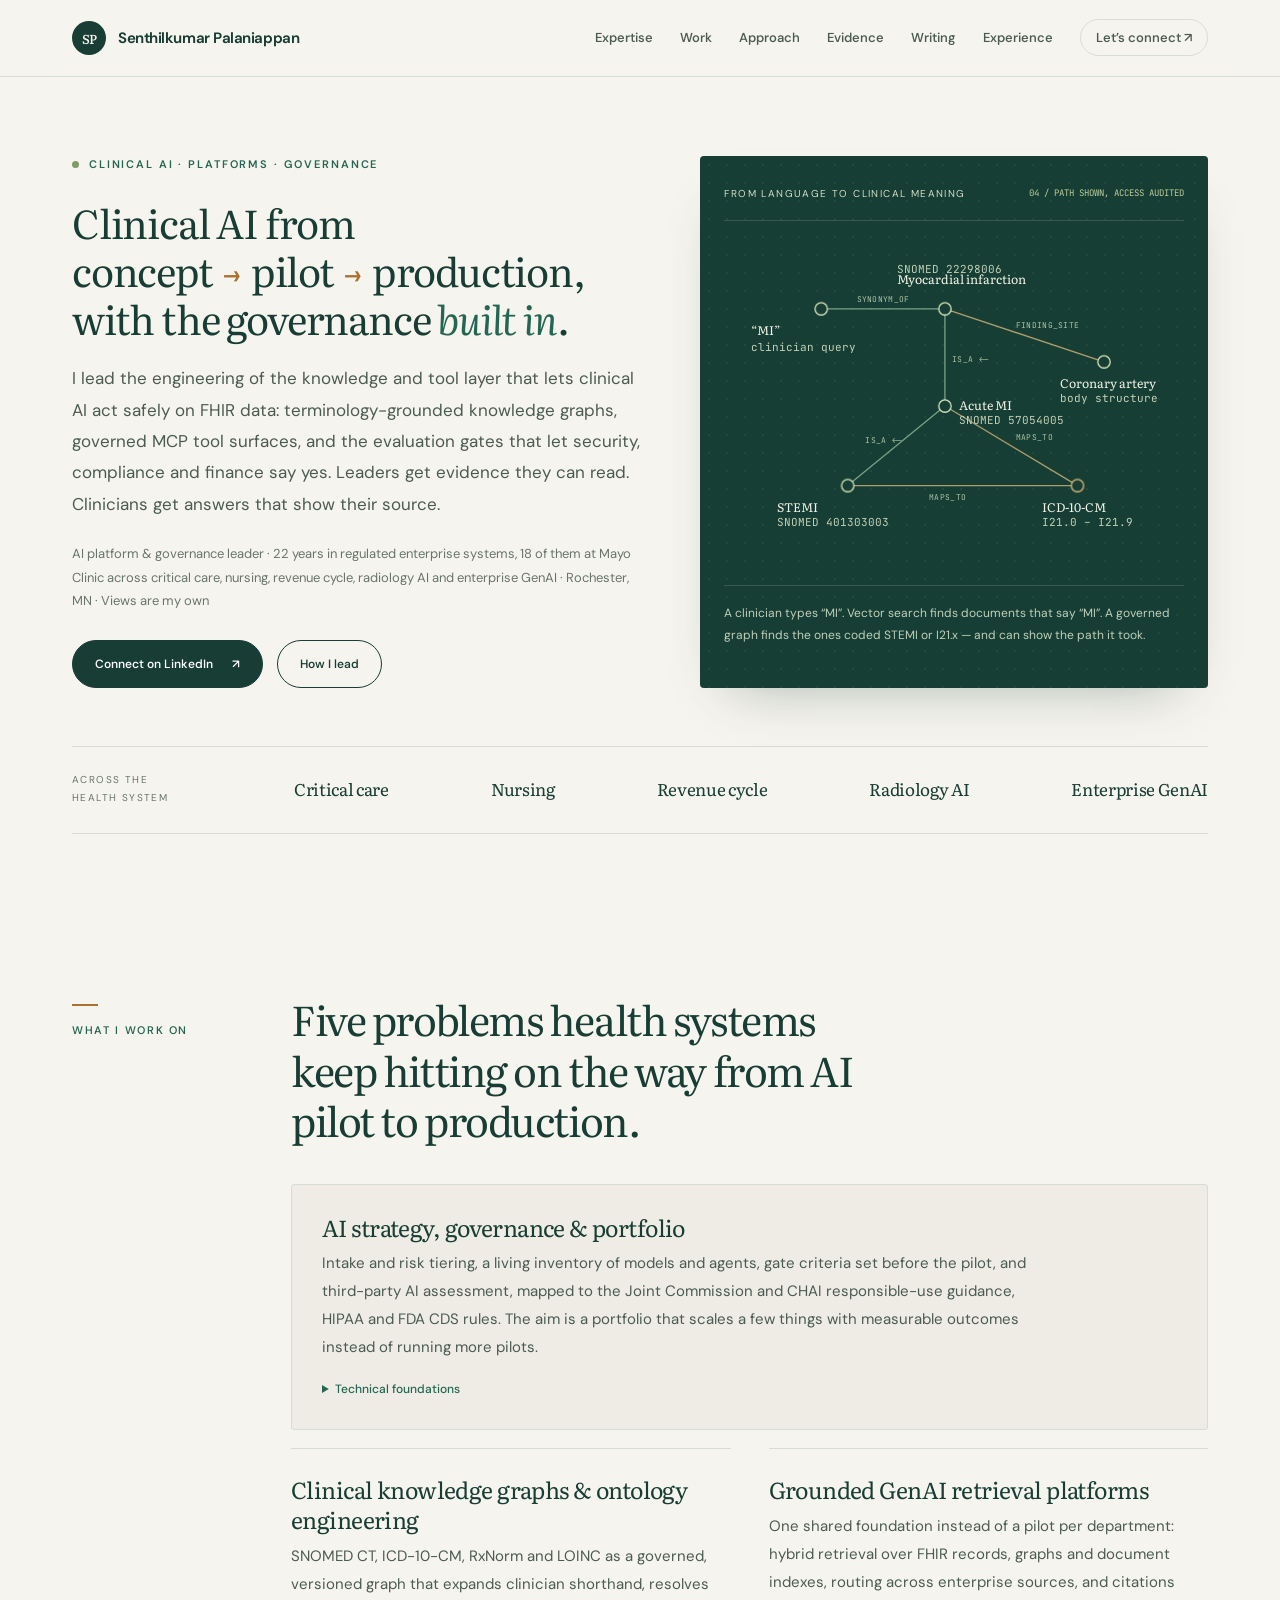
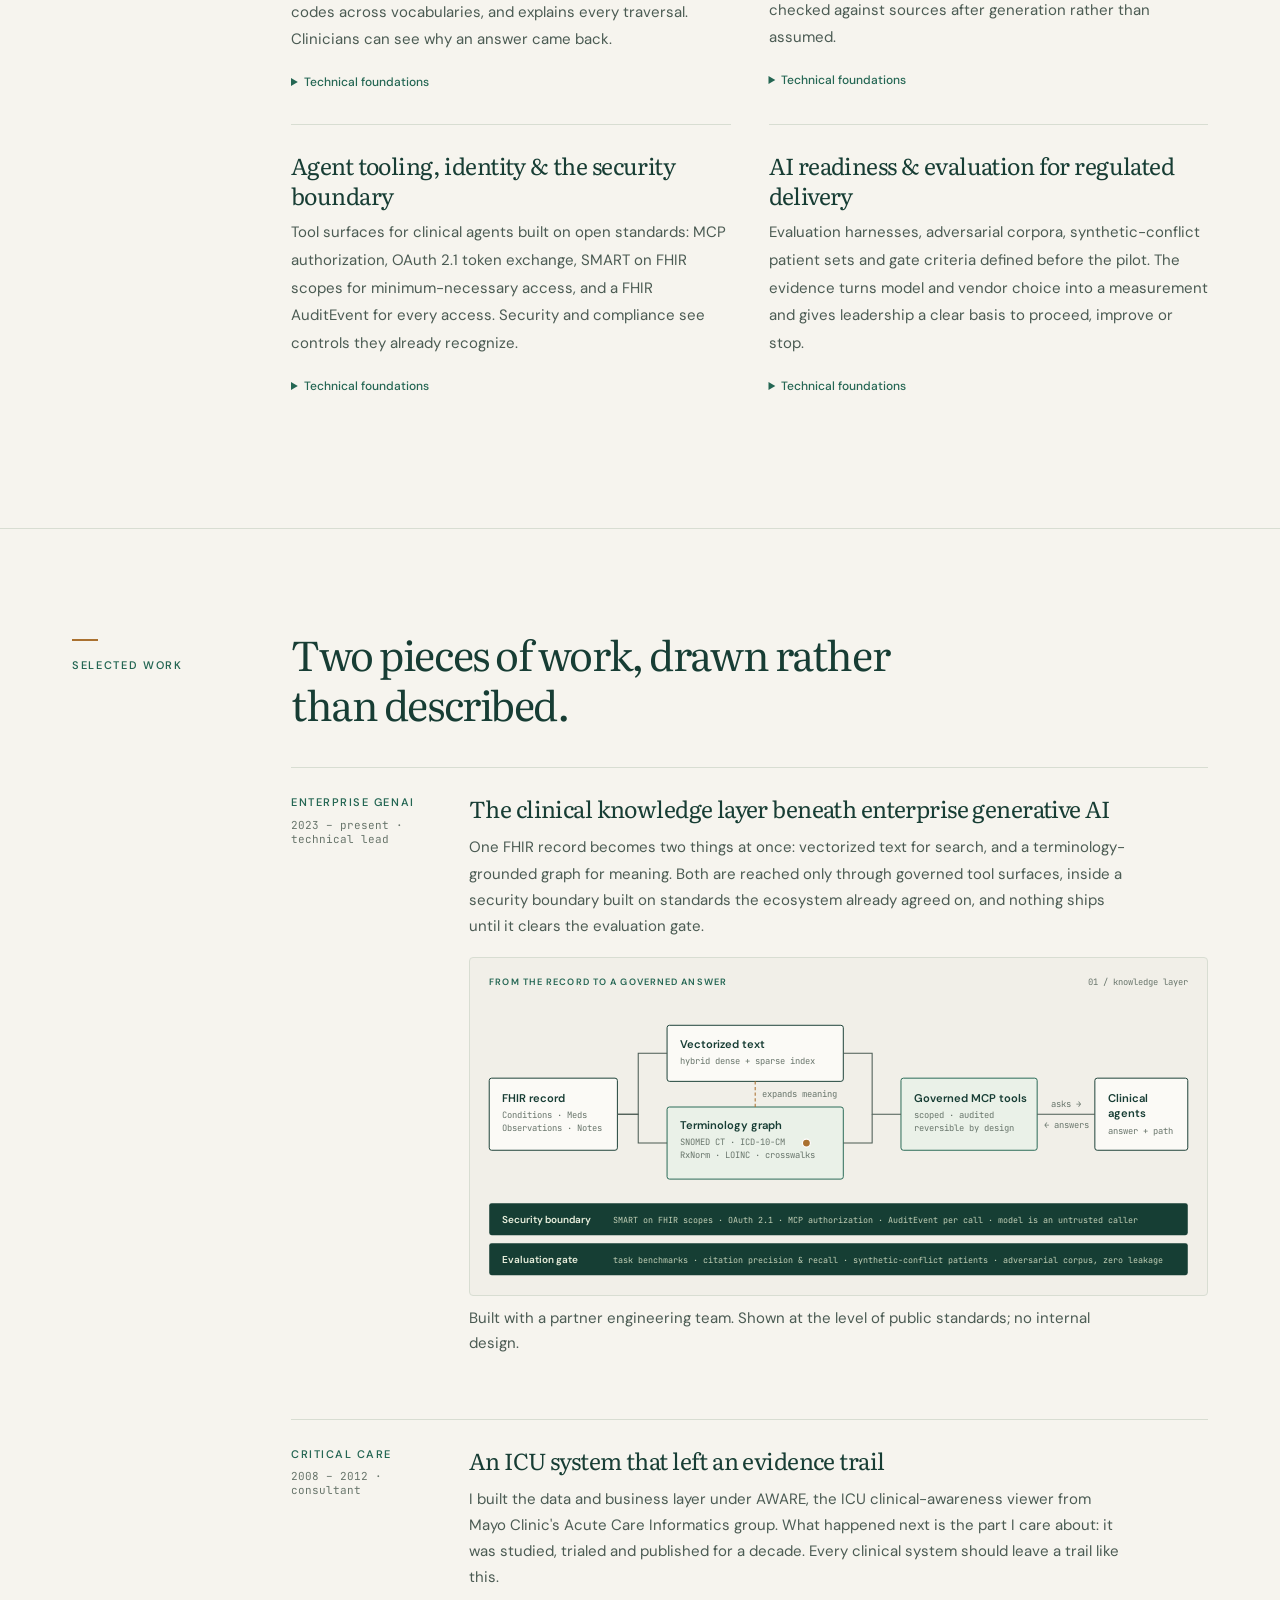
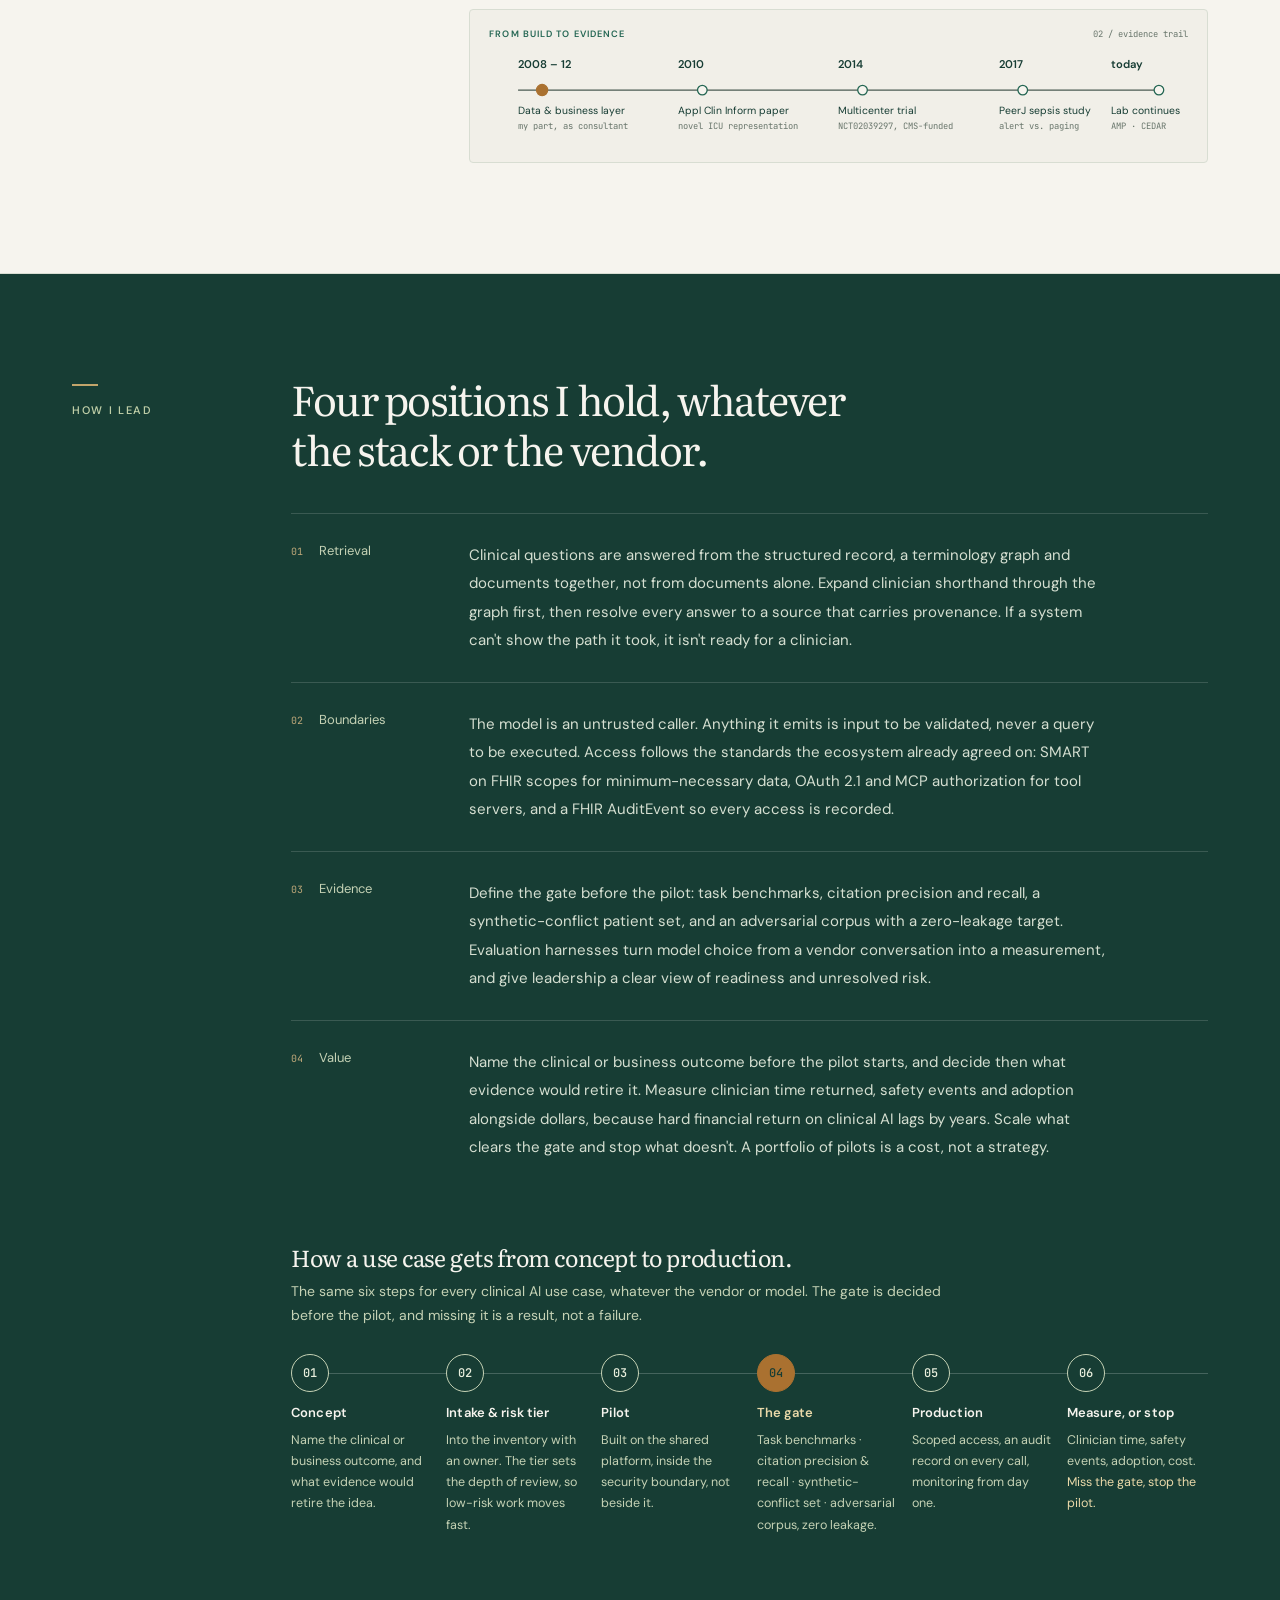
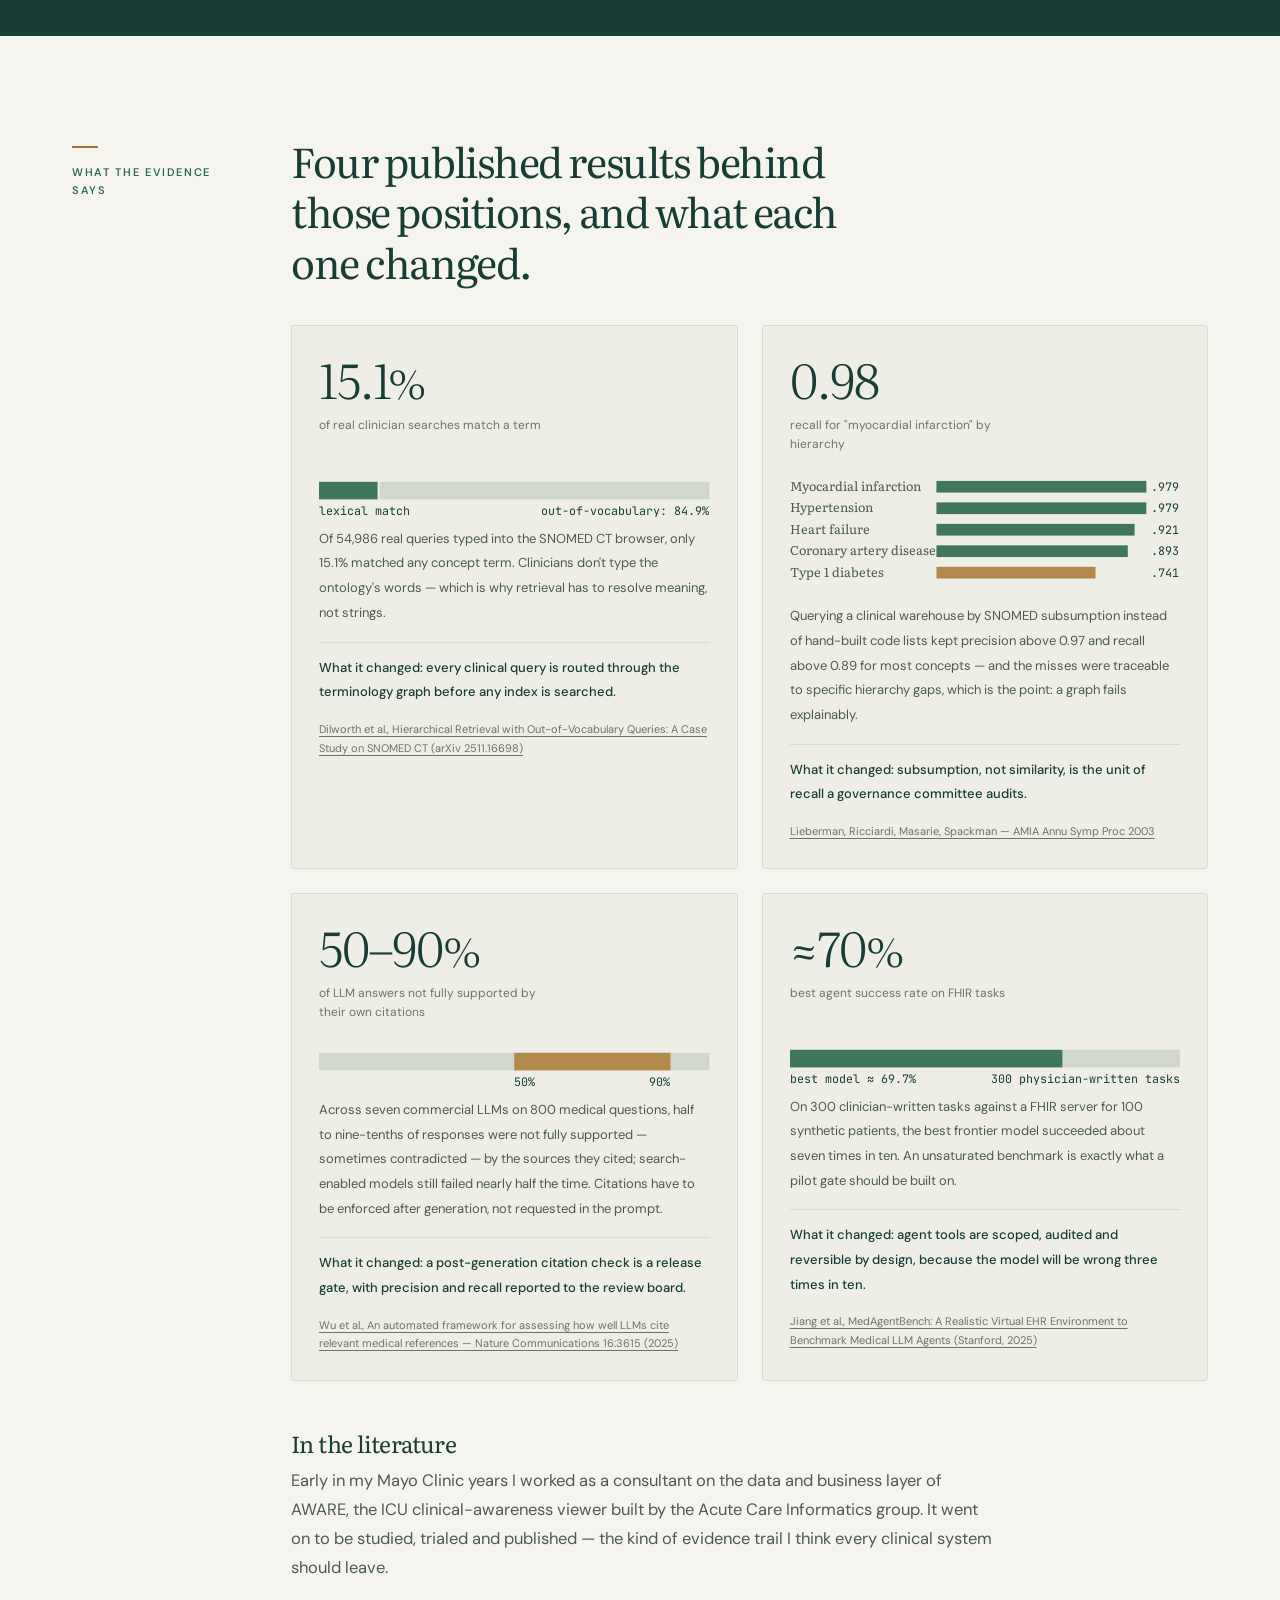
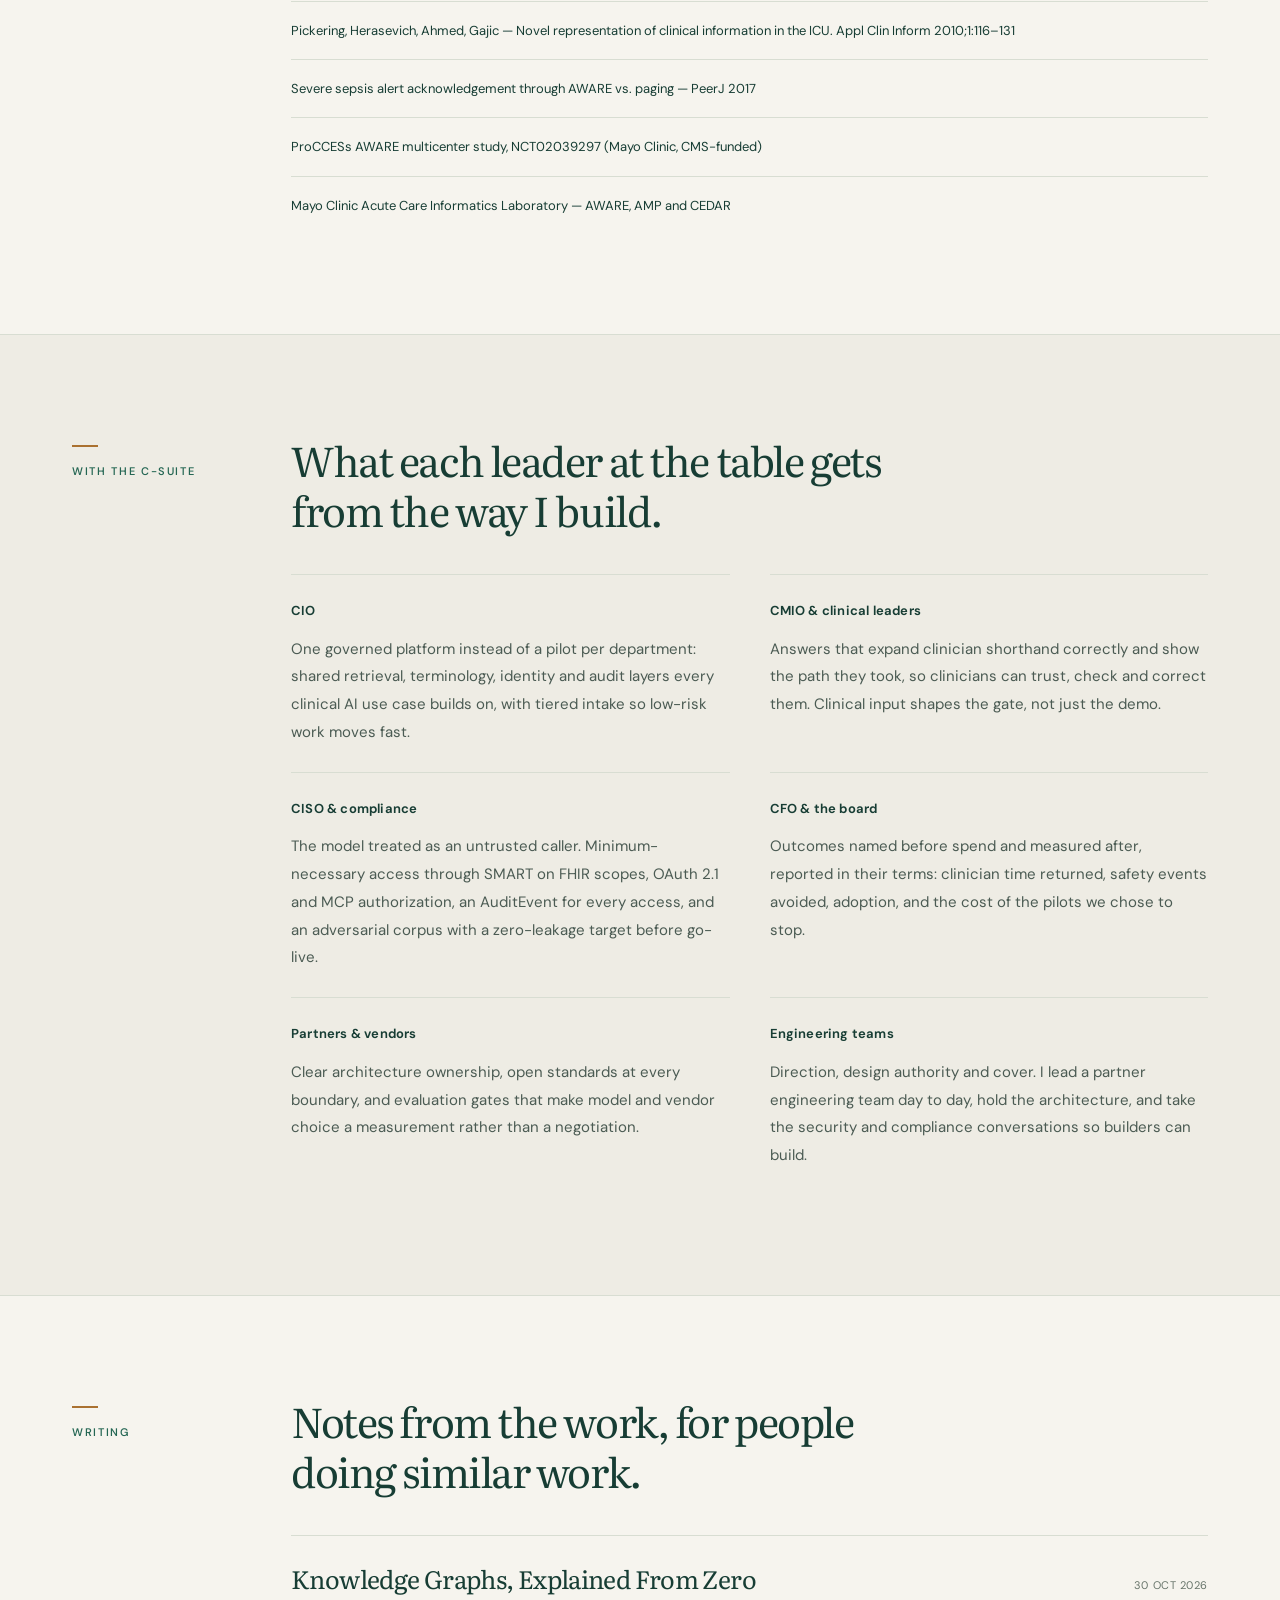
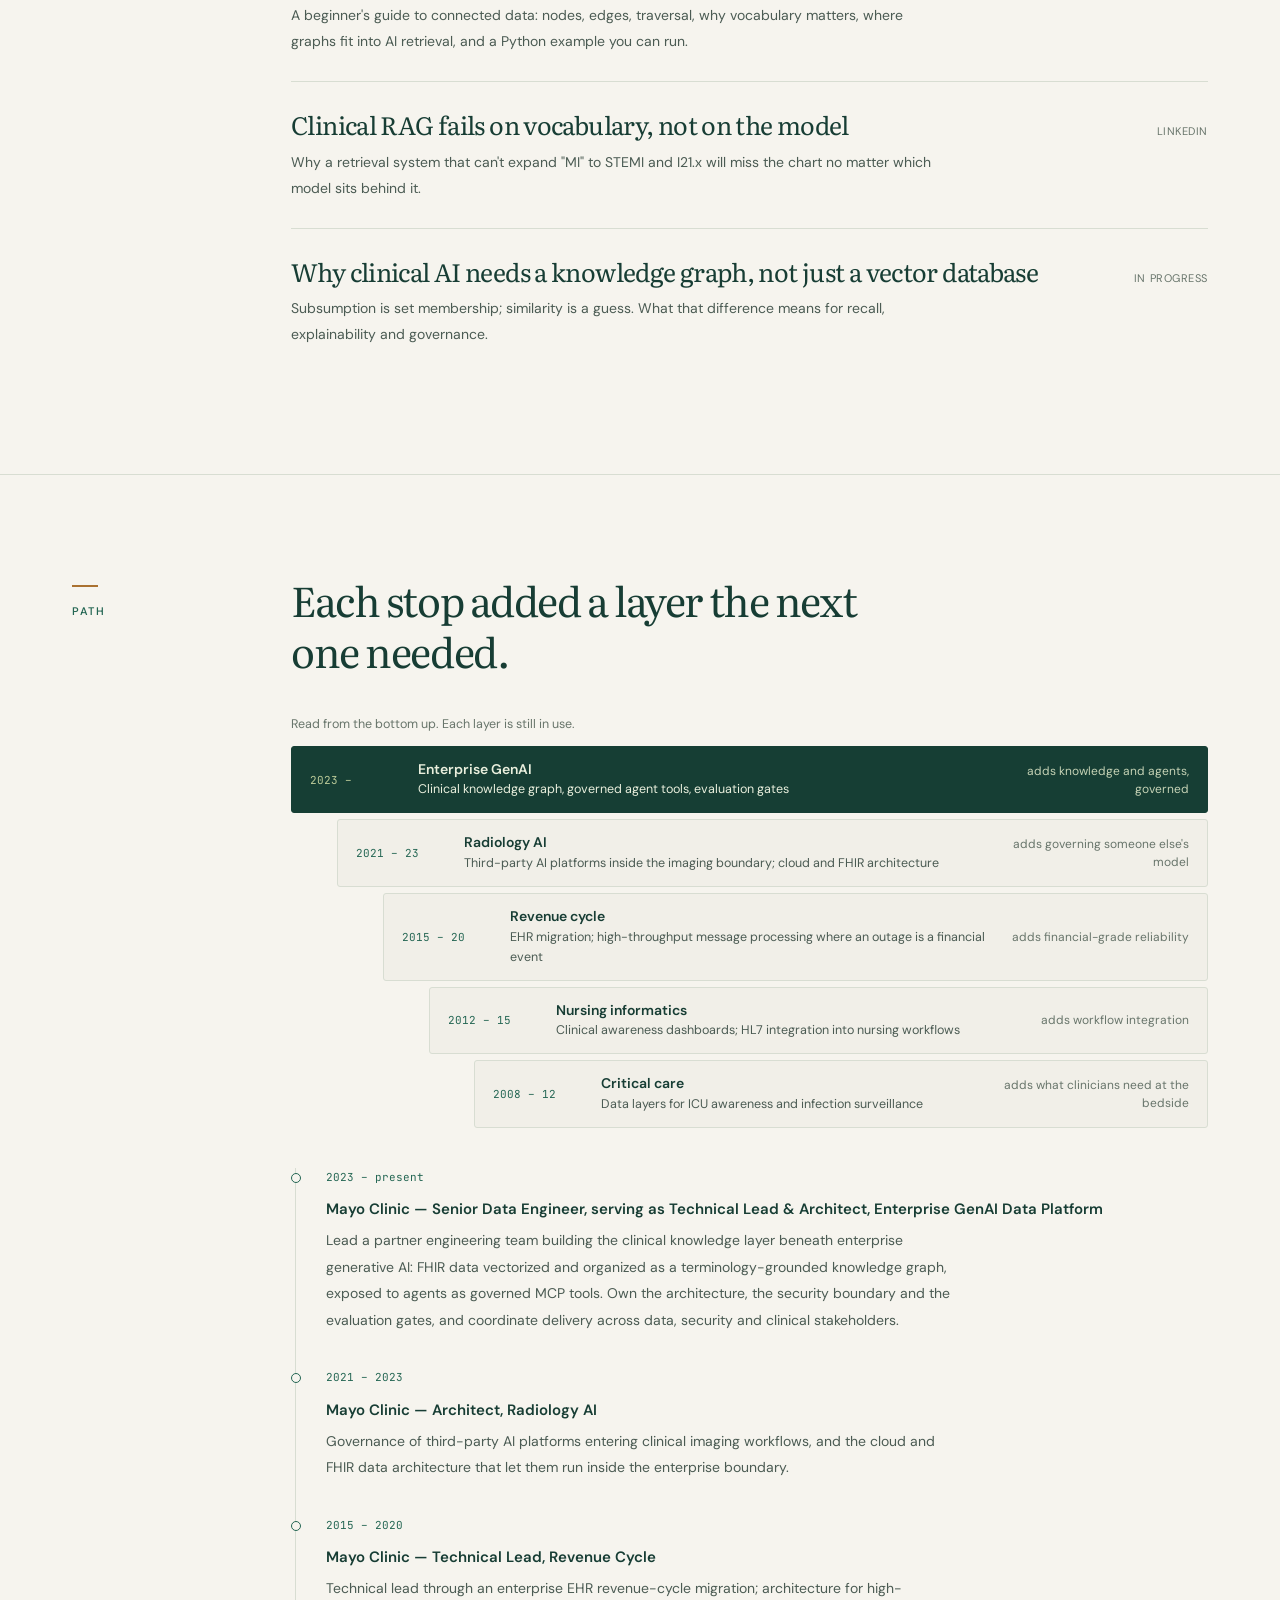
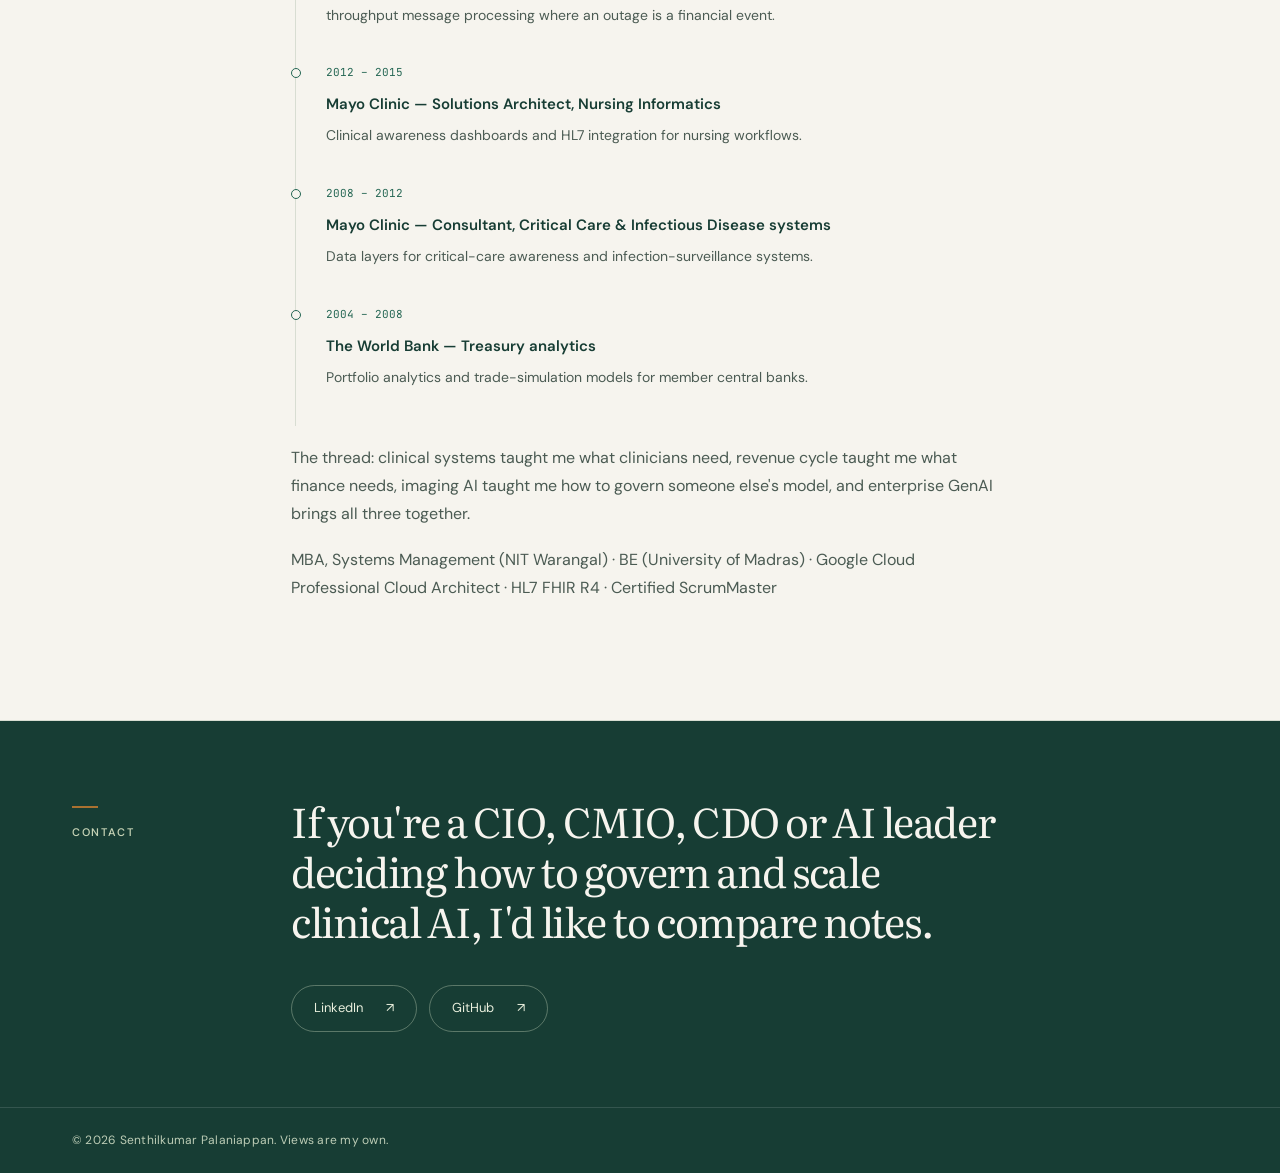
==== commit e380c166: "Hero: smaller three-line headline with the pipeline on one line, ochre arrows Co-Authored-By: Claude" ====
--- a/index.html
+++ b/index.html
@@ -229,9 +229,11 @@
 .table .row b{font-size:13px}.table .row p{font-size:15px}.posts small{font-size:11px}.posts .sum{font-size:14px}
 .tl .yr{font-size:11px}.tl b{font-size:15px}.tl p{font-size:14px}.graph-panel .caption{font-size:12px}.panel-top{font-size:10px}
 .career-strip .strip-label{font-size:10px}.contact .links a{font-size:13px}footer{font-size:12px}
-.hero h1{font-size:clamp(34px,3.7vw,48px);line-height:1.15;max-width:19ch}
-@media(max-width:860px){.hero h1{font-size:clamp(32px,5.6vw,44px)}}
-@media(max-width:540px){.hero h1{font-size:34px}}
+.hero h1{font-size:clamp(28px,3.1vw,40px);line-height:1.2;max-width:none;letter-spacing:-.03em;margin-bottom:22px}
+.hero h1 .arr{color:var(--ochre);font-weight:300;font-size:.8em;margin:0 .12em;position:relative;top:-.06em}
+.hero h1 .pipe{white-space:nowrap}
+@media(max-width:860px){.hero h1{font-size:clamp(28px,4.8vw,38px)}}
+@media(max-width:540px){.hero h1{font-size:27px}.hero h1 .pipe{white-space:normal}}
 /* v5: looping animated graph (JS adds .anim; reduced-motion users get the static graph) */
 @media (prefers-reduced-motion:no-preference){
 .graph-panel.anim .graph .edge{stroke-dashoffset:400;animation:none}
@@ -328,7 +330,7 @@
   <div class="wrap grid">
     <div>
       <p class="eyebrow">Clinical AI · Platforms · Governance</p>
-      <h1>Clinical AI from concept to pilot to production, with the governance <em>built&nbsp;in</em>.</h1>
+      <h1>Clinical AI from<br><span class="pipe">concept <span class="arr">→</span> pilot <span class="arr">→</span> production,</span><br>with the governance <em>built&nbsp;in</em>.</h1>
       <p class="lede">I lead the engineering of the knowledge and tool layer that lets clinical AI act safely on FHIR data: terminology-grounded knowledge graphs, governed MCP tool surfaces, and the evaluation gates that let security, compliance and finance say yes. Leaders get evidence they can read. Clinicians get answers that show their source.</p>
       <p class="who">AI platform &amp; governance leader · 22 years in regulated enterprise systems, 18 of them at Mayo Clinic across critical care, nursing, revenue cycle, radiology AI and enterprise GenAI · Rochester, MN · Views are my own</p>
       <div class="cta">
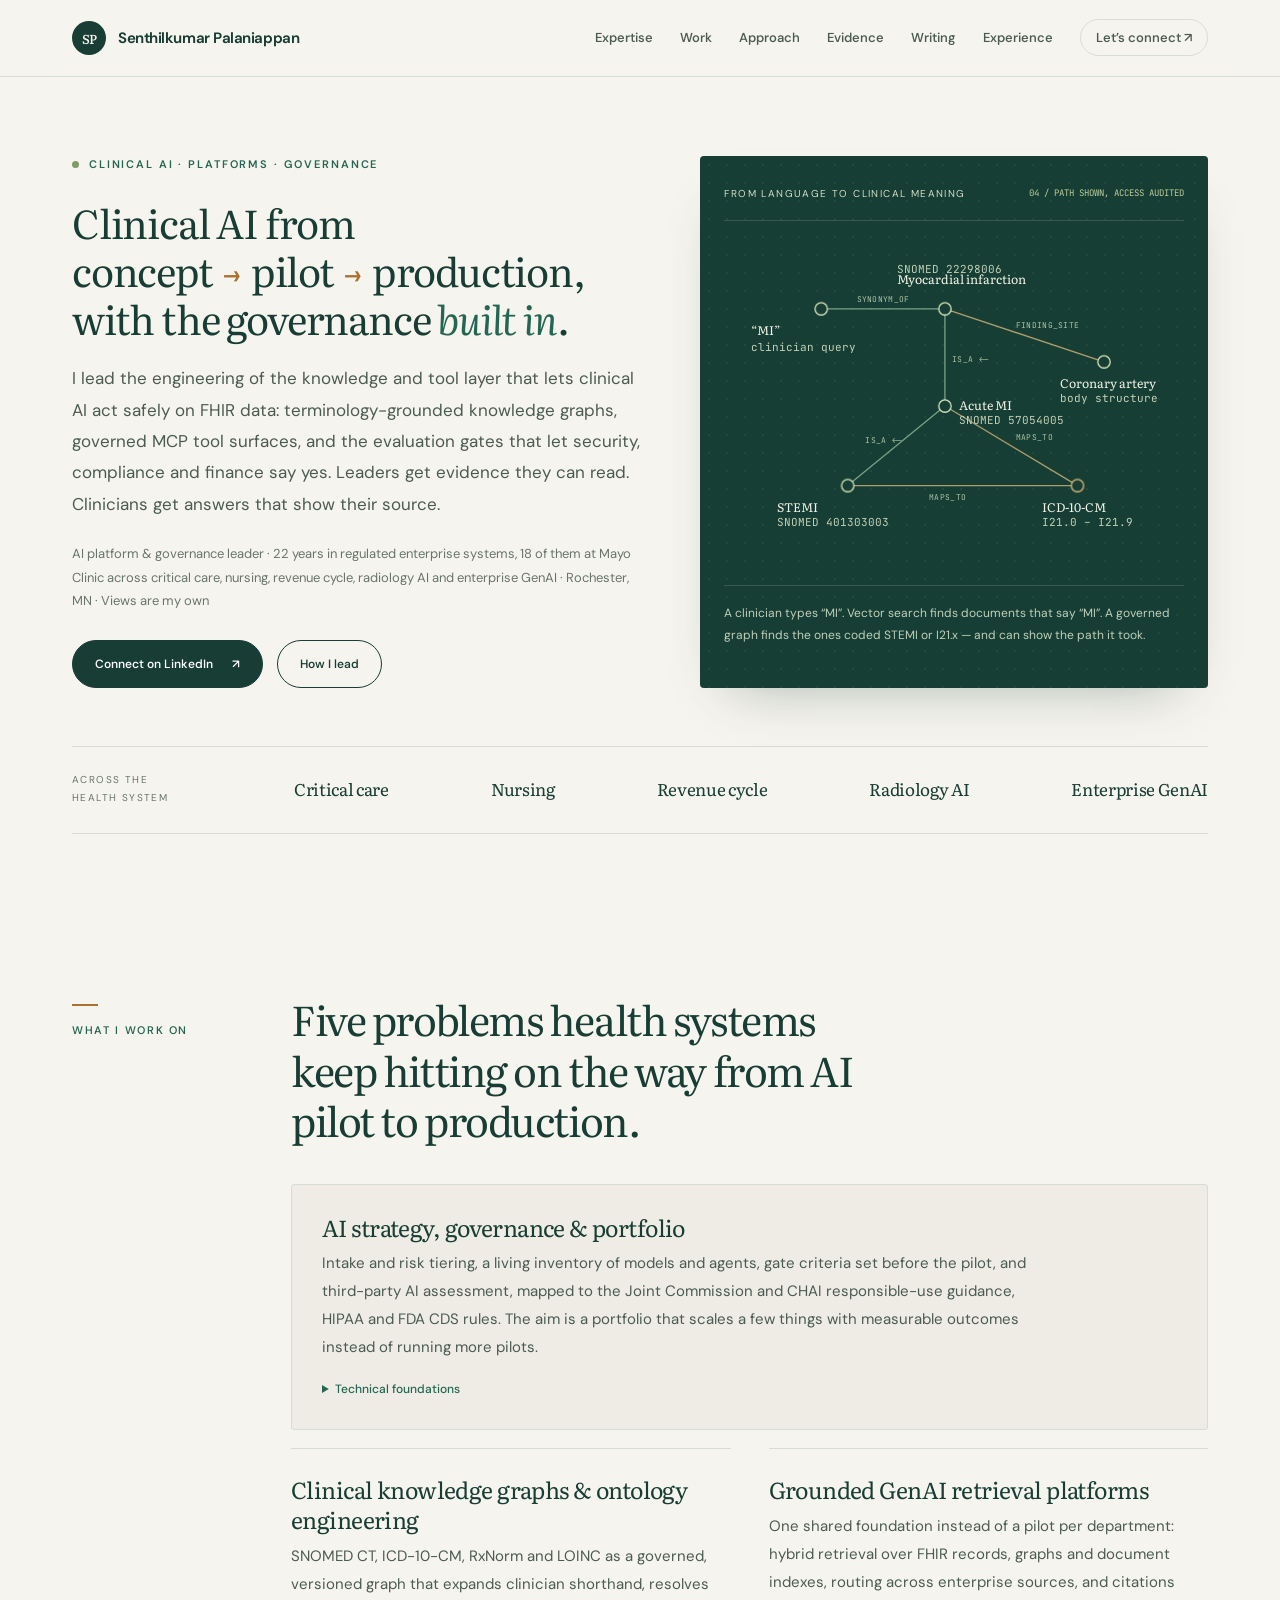
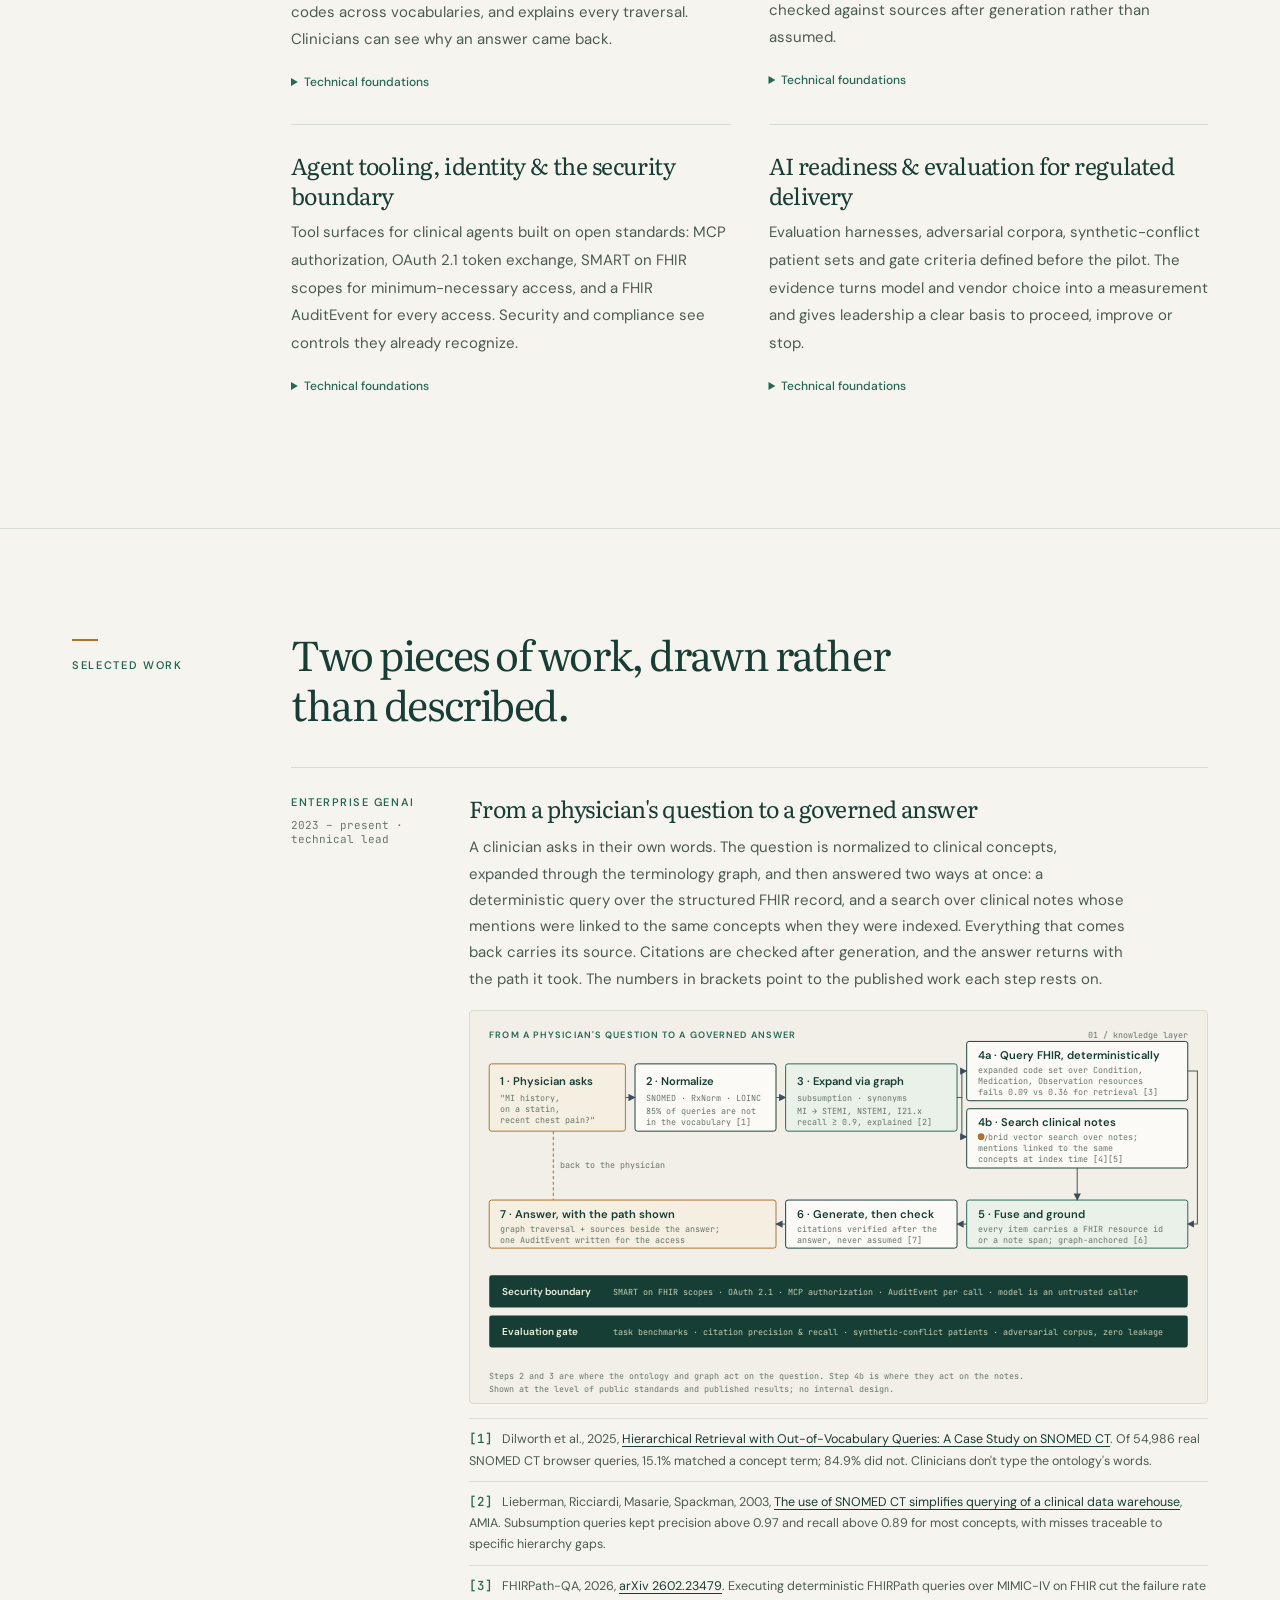
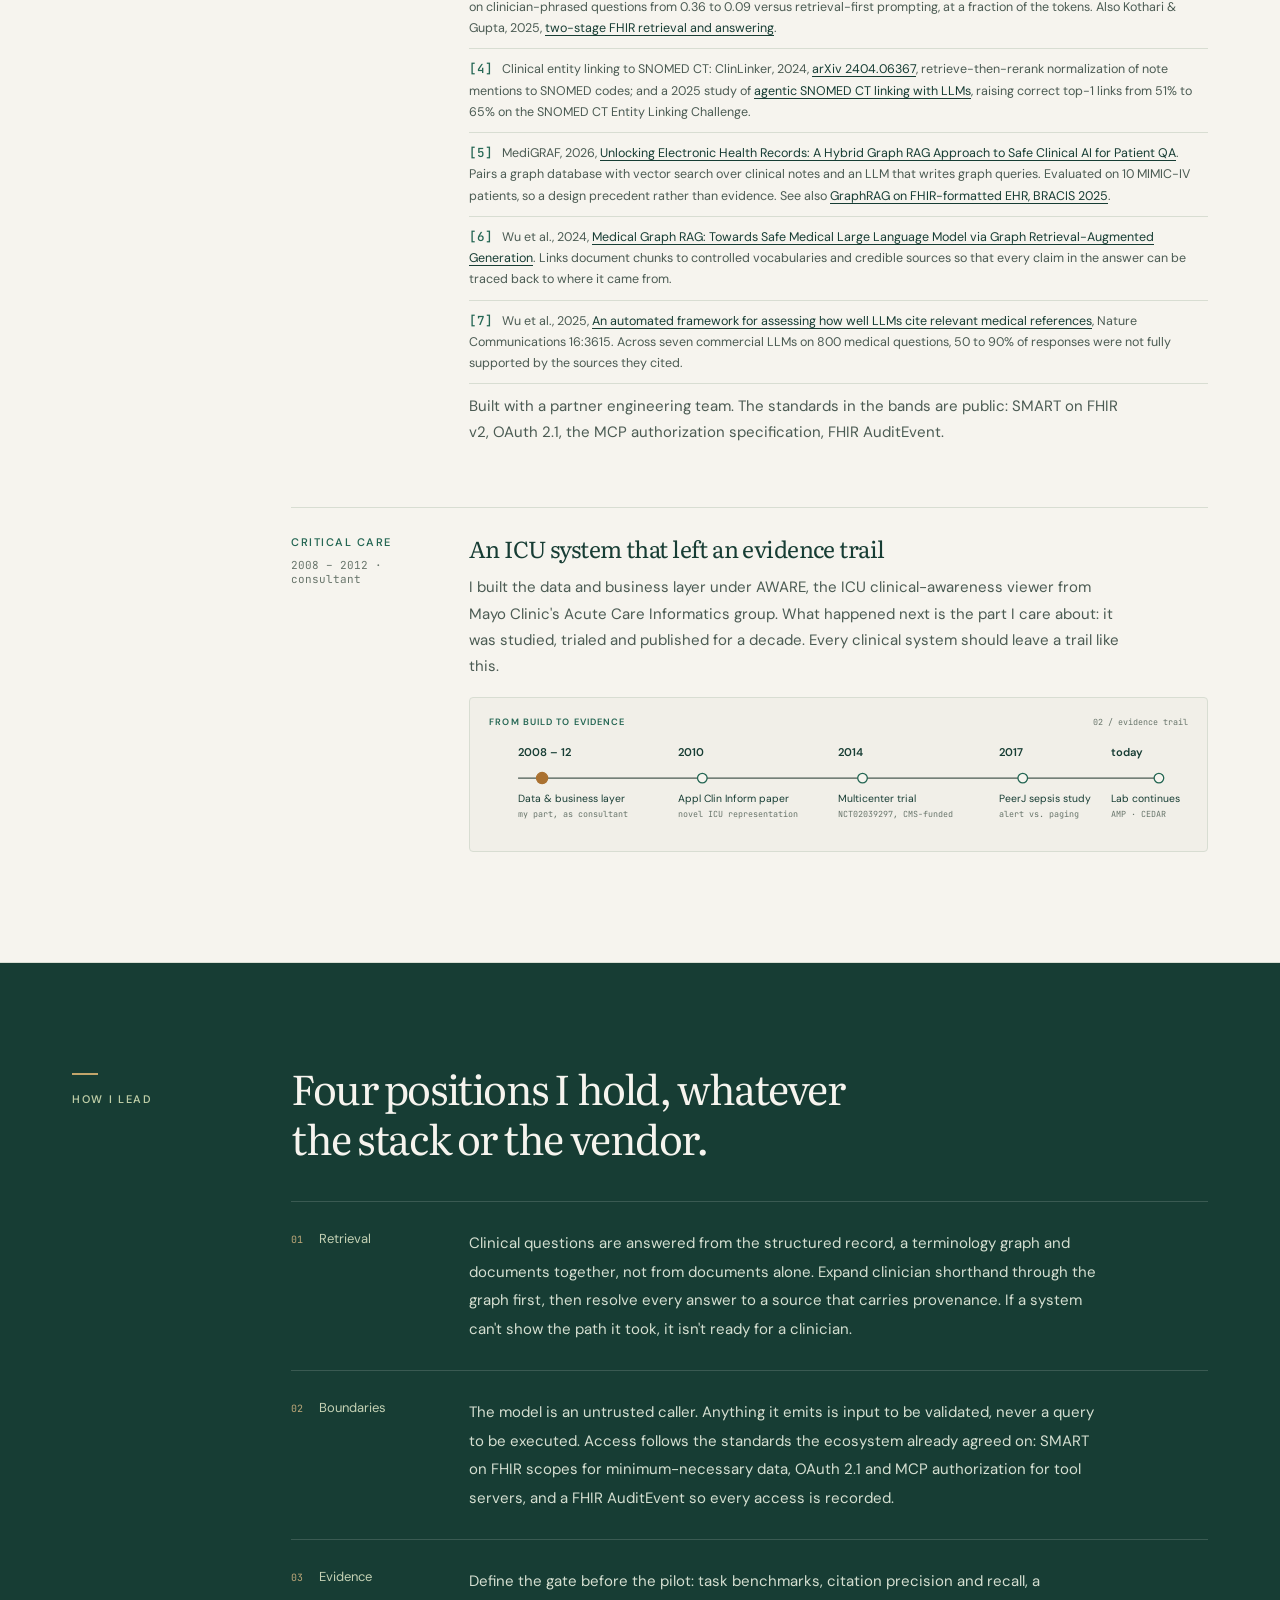
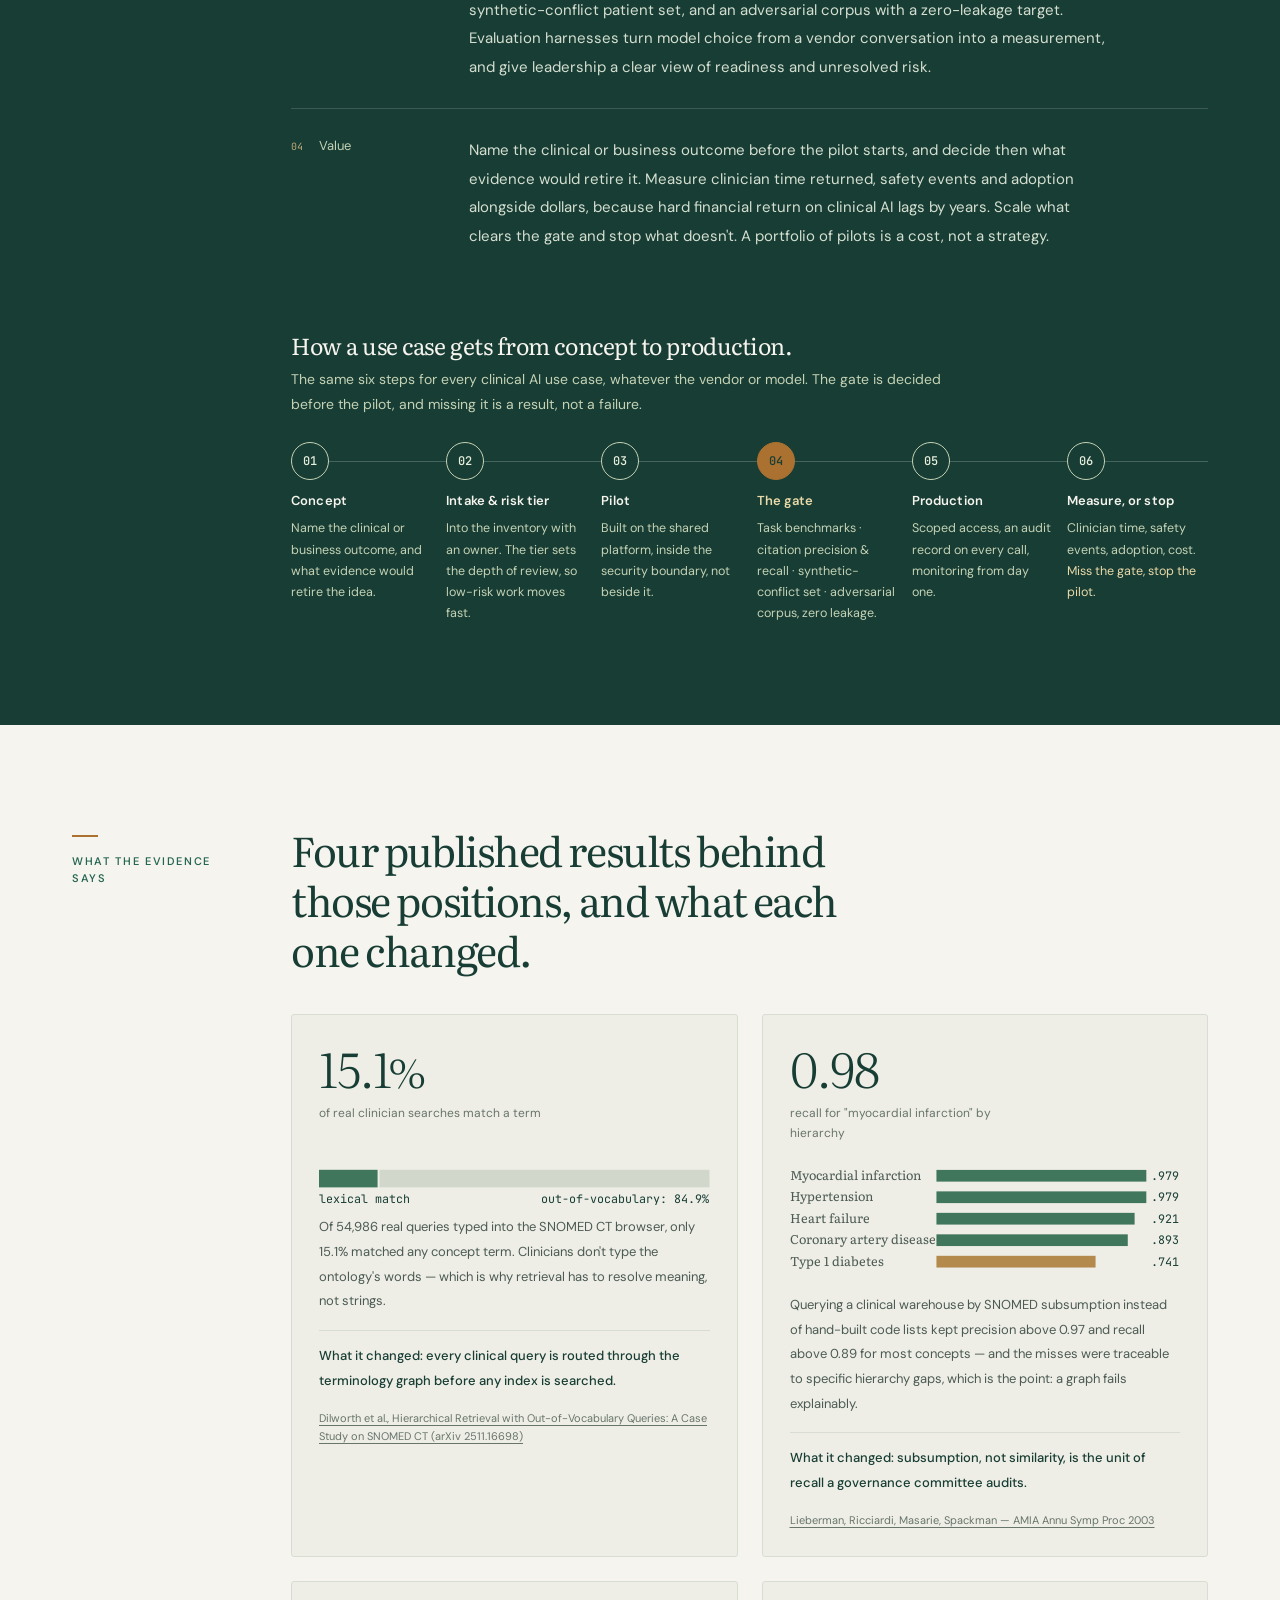
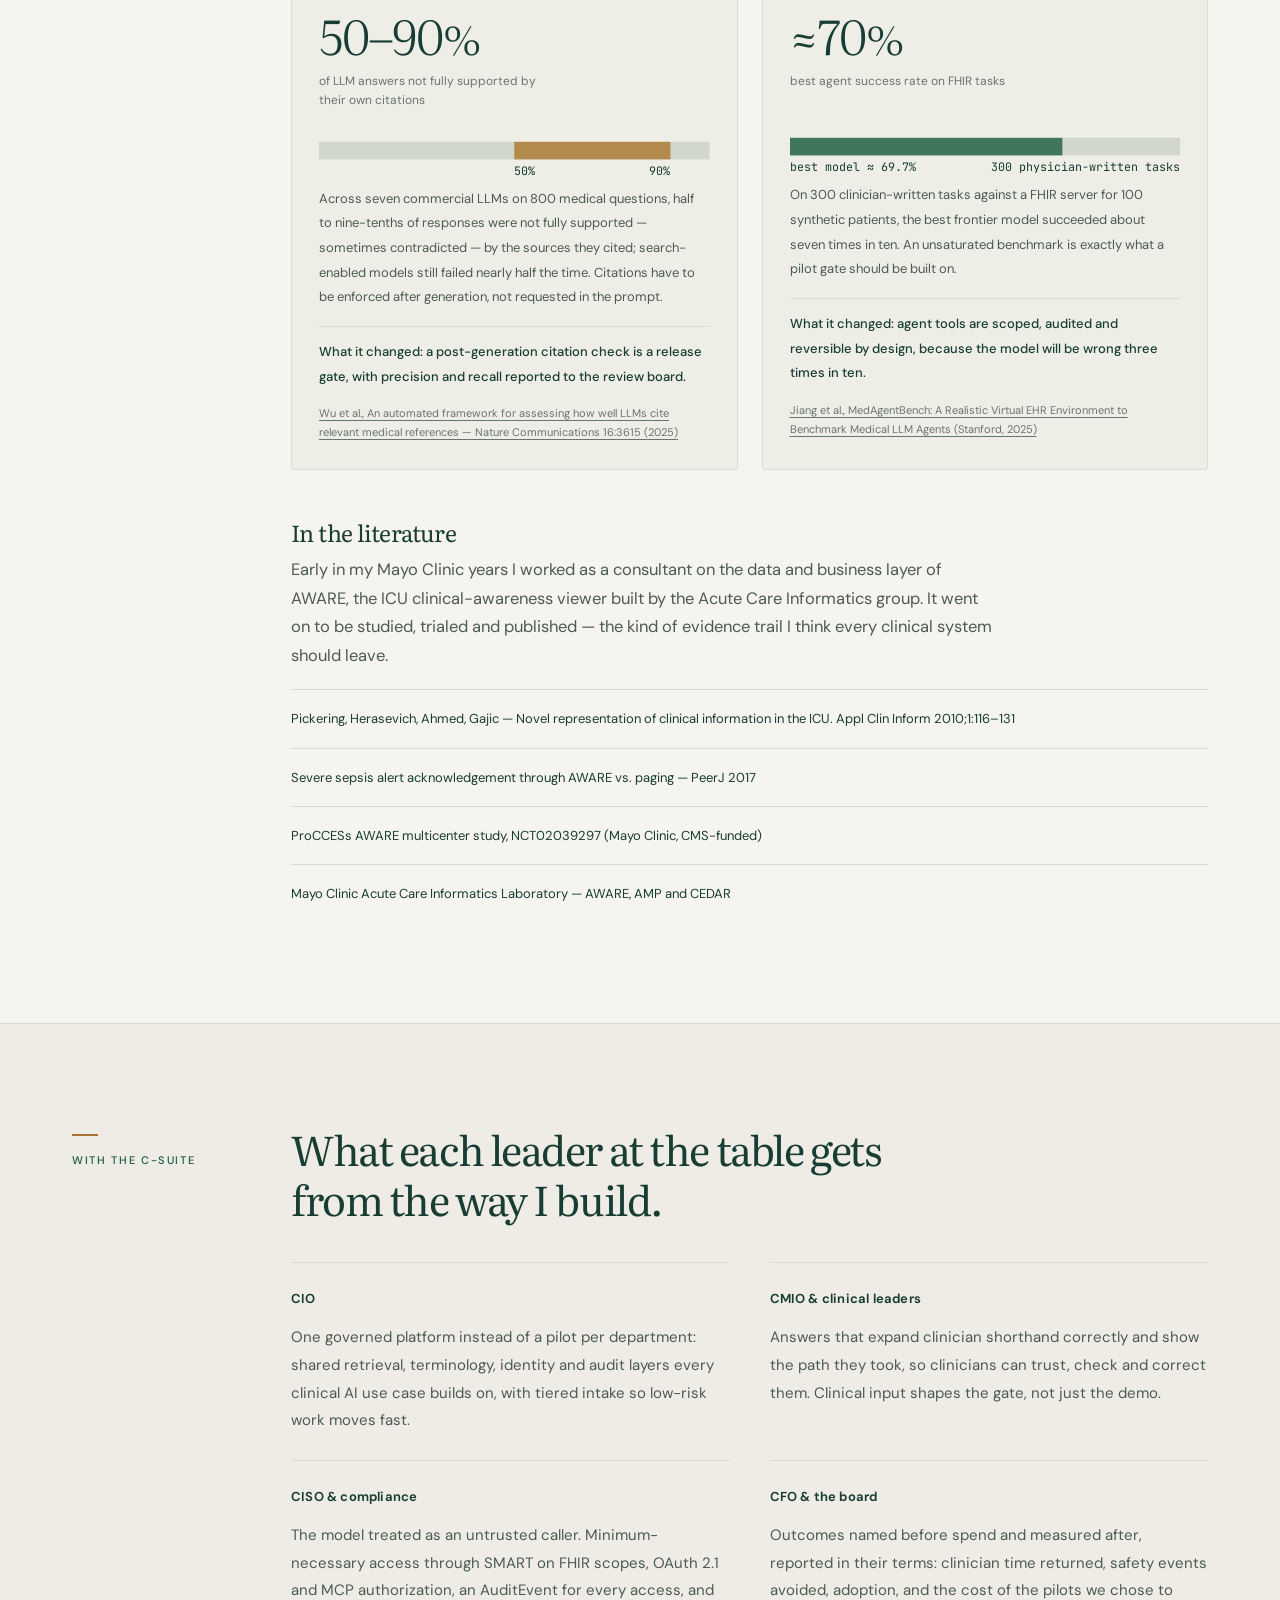
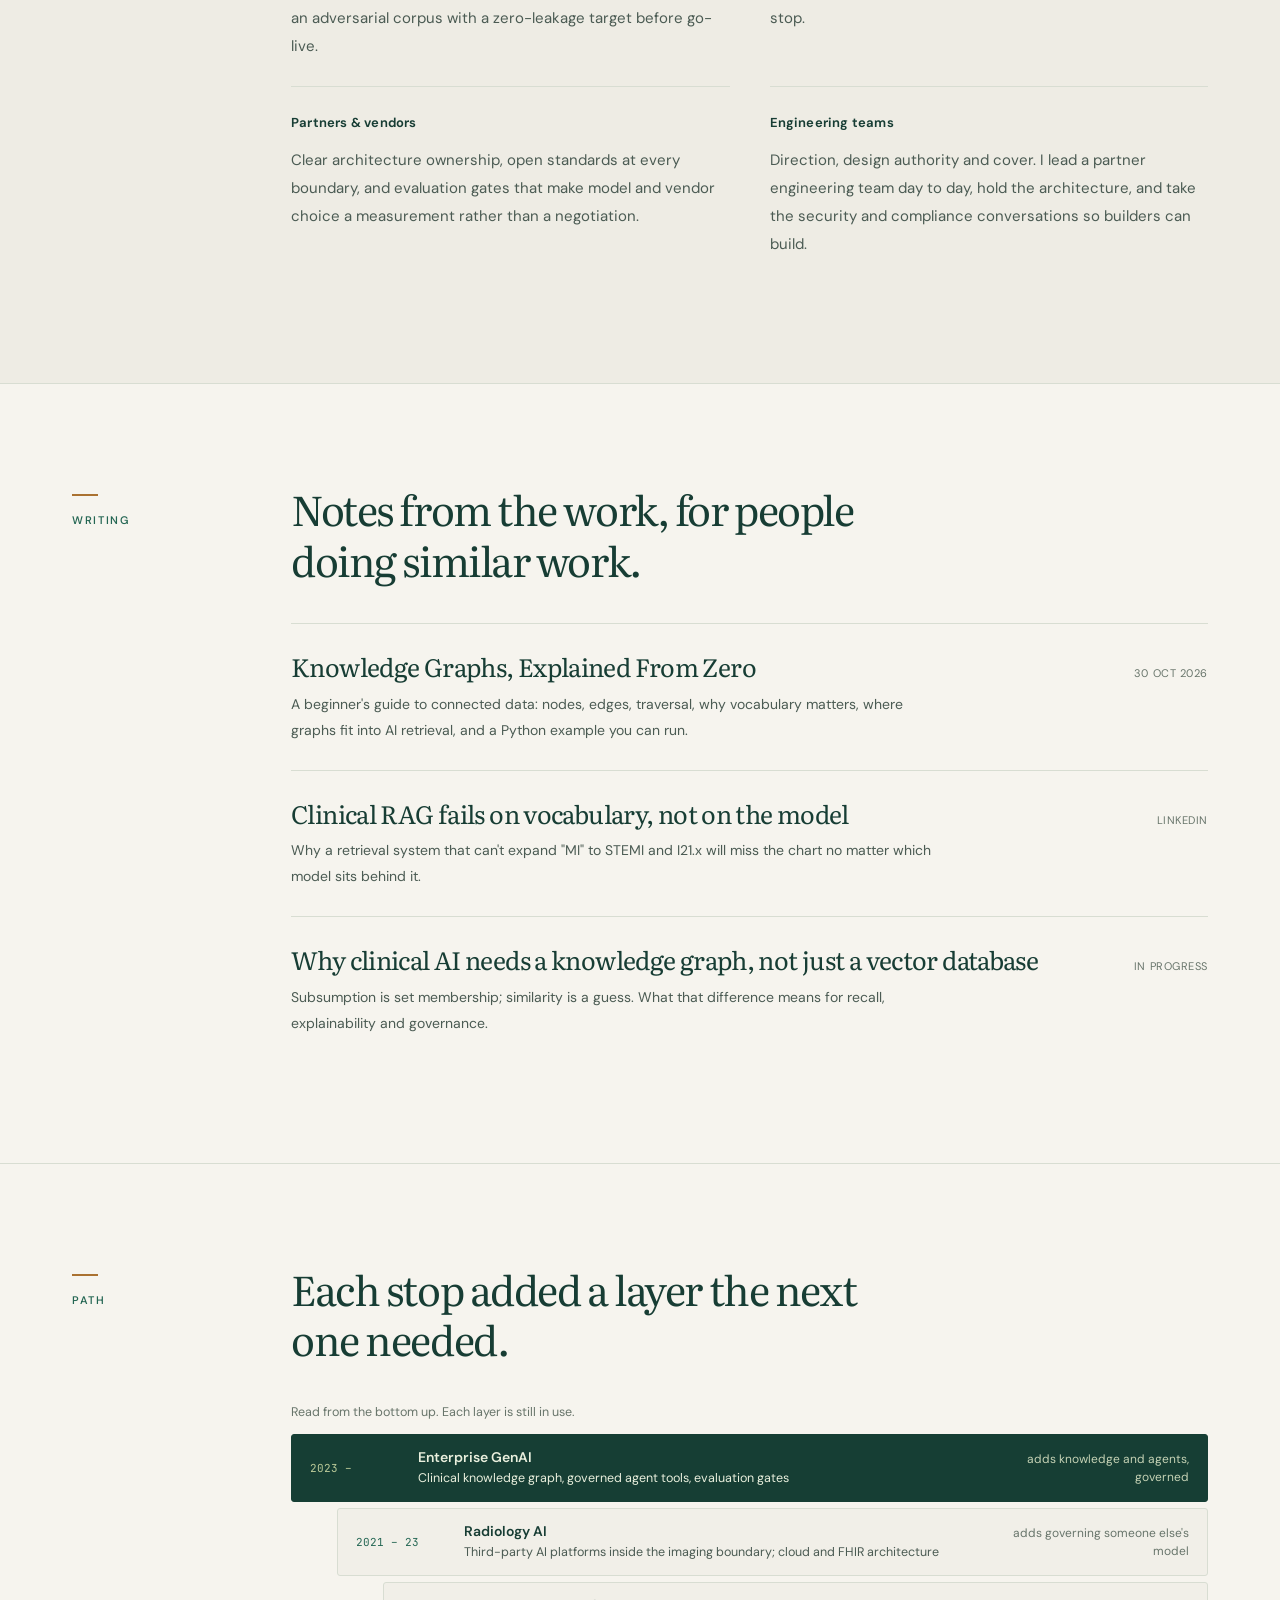
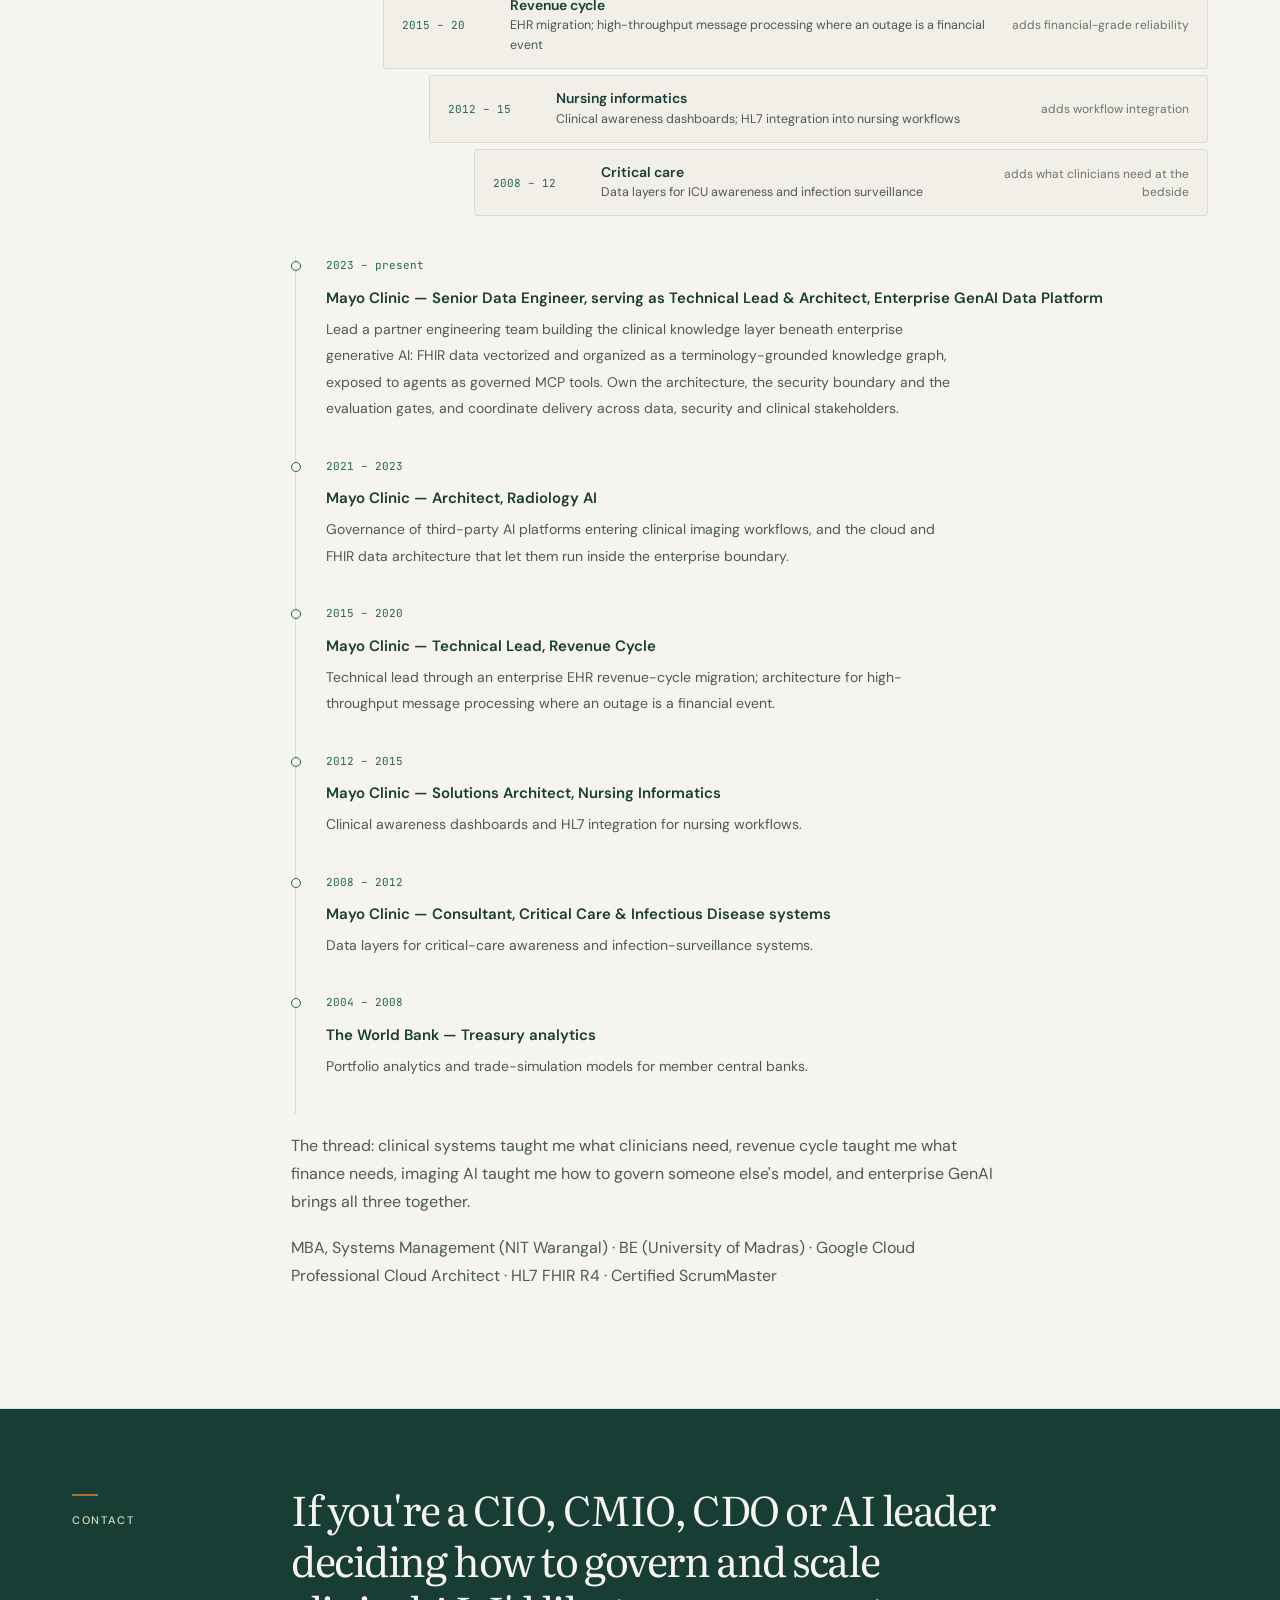
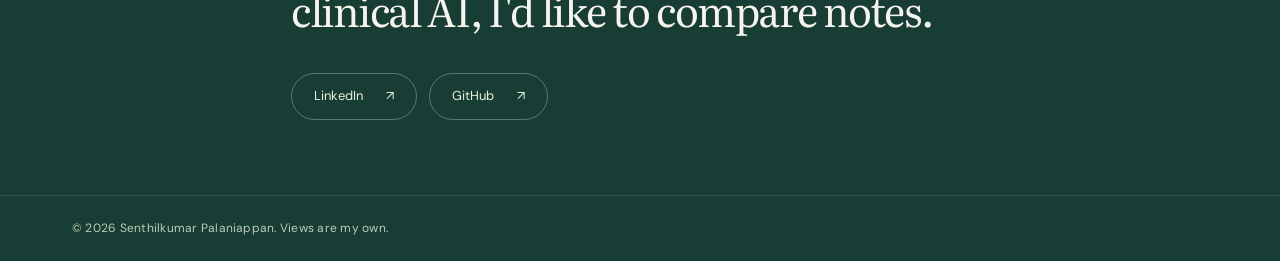
==== commit 943b1ba2: "Knowledge-layer diagram redrawn as the physician-question flow, with sources (v6) The panel now star" ====
--- a/index.html
+++ b/index.html
@@ -263,7 +263,7 @@
 .fig-wrap svg{display:block;width:100%;min-width:720px;height:auto}
 .ig text{font-family:var(--sans);font-size:13px;fill:var(--ink)}
 .ig .t{font-size:14px;font-weight:600}
-.ig .m{font-family:var(--mono);font-size:11px;fill:var(--mute)}
+.ig .m{font-family:var(--mono);font-size:10.5px;fill:var(--mute)}
 .ig .cap{font-size:11.5px;font-weight:600;letter-spacing:.12em;text-transform:uppercase;fill:var(--teal)}
 .ig .box{fill:#fbfaf6;stroke:var(--ink);stroke-width:1.2}
 .ig .box.g{stroke:var(--teal);fill:#eaf1e8}
@@ -277,6 +277,10 @@
 .ig .dot{fill:var(--paper);stroke:var(--teal);stroke-width:1.6}
 .ig .dot.me{fill:var(--ochre);stroke:var(--ochre)}
 .fig-note{font:400 12.5px/1.7 var(--sans);color:var(--mute);margin:0 0 6px}
+.src{margin:14px 0 10px;padding:0 0 0 0;list-style:none;border-top:1px solid var(--rule)}
+.src li{font:400 12.5px/1.7 var(--sans);color:var(--ink-2);padding:9px 0;border-bottom:1px solid var(--rule)}
+.src li b{font-family:var(--mono);font-weight:500;color:var(--teal);margin-right:6px}
+.src a{color:var(--ink)}
 @media(max-width:860px){.sw-item{grid-template-columns:minmax(0,1fr);gap:10px}}
 
 /* gate stepper (dark band) */
@@ -436,67 +440,107 @@
         <article class="sw-item" data-reveal>
           <div class="k">Enterprise GenAI<span>2023 – present · technical lead</span></div>
           <div>
-            <h3 class="rv">The clinical knowledge layer beneath enterprise generative AI</h3>
-            <p class="rv">One FHIR record becomes two things at once: vectorized text for search, and a terminology-grounded graph for meaning. Both are reached only through governed tool surfaces, inside a security boundary built on standards the ecosystem already agreed on, and nothing ships until it clears the evaluation gate.</p>
+            <h3 class="rv">From a physician's question to a governed answer</h3>
+            <p class="rv">A clinician asks in their own words. The question is normalized to clinical concepts, expanded through the terminology graph, and then answered two ways at once: a deterministic query over the structured FHIR record, and a search over clinical notes whose mentions were linked to the same concepts when they were indexed. Everything that comes back carries its source. Citations are checked after generation, and the answer returns with the path it took. The numbers in brackets point to the published work each step rests on.</p>
             <div class="fig-wrap rv">
-              <svg class="ig" viewBox="0 0 920 420" role="img" aria-label="Flow diagram: a FHIR record is vectorized and organized as a terminology graph; both are exposed through governed MCP tools to clinical agents; a security boundary and an evaluation gate run beneath the whole flow.">
-                <text class="cap" x="24" y="34">From the record to a governed answer</text>
+              <svg class="ig" viewBox="0 0 920 490" role="img" aria-label="Flow diagram. A physician asks a question in their own words. It is normalized to SNOMED, RxNorm and LOINC concepts, expanded through the terminology graph by subsumption, synonyms and crosswalks, then answered two ways in parallel: a deterministic FHIR query with the expanded code set, and a hybrid search over clinical notes linked to the same concepts. Results are fused with their sources, the answer is generated and its citations checked, and it returns to the physician with the path shown and an audit event written. A security boundary and an evaluation gate run beneath.">
+                <defs>
+                  <marker id="ah" viewBox="0 0 10 10" refX="9" refY="5" markerWidth="7" markerHeight="7" orient="auto-start-reverse"><path d="M0 0 L10 5 L0 10 z" fill="#3E4C5E"/></marker>
+                </defs>
+                <text class="cap" x="24" y="34">From a physician's question to a governed answer</text>
                 <text class="m" x="896" y="34" text-anchor="end">01 / knowledge layer</text>
 
-                <!-- FHIR record -->
-                <rect class="box" x="24" y="150" width="160" height="90" rx="3"/>
-                <text class="t" x="40" y="180">FHIR record</text>
-                <text class="m" x="40" y="200">Conditions · Meds</text>
-                <text class="m" x="40" y="216">Observations · Notes</text>
-
-                <!-- vector + graph -->
-                <rect class="box" x="246" y="84" width="220" height="70" rx="3"/>
-                <text class="t" x="262" y="112">Vectorized text</text>
-                <text class="m" x="262" y="132">hybrid dense + sparse index</text>
-
-                <rect class="box g" x="246" y="186" width="220" height="90" rx="3"/>
-                <text class="t" x="262" y="214">Terminology graph</text>
-                <text class="m" x="262" y="234">SNOMED CT · ICD-10-CM</text>
-                <text class="m" x="262" y="250">RxNorm · LOINC · crosswalks</text>
-
-                <!-- tools -->
-                <rect class="box g" x="538" y="150" width="170" height="90" rx="3"/>
-                <text class="t" x="554" y="180">Governed MCP tools</text>
-                <text class="m" x="554" y="200">scoped · audited</text>
-                <text class="m" x="554" y="216">reversible by design</text>
-
-                <!-- agents -->
-                <rect class="box" x="780" y="150" width="116" height="90" rx="3"/>
-                <text class="t" x="796" y="180">Clinical</text>
-                <text class="t" x="796" y="198">agents</text>
-                <text class="m" x="796" y="220">answer + path</text>
+                <!-- step 1: physician asks -->
+                <rect class="box o" x="24" y="66" width="170" height="84" rx="3"/>
+                <text class="t" x="38" y="92">1 · Physician asks</text>
+                <text class="m" x="38" y="112">"MI history,</text>
+                <text class="m" x="38" y="126">on a statin,</text>
+                <text class="m" x="38" y="140">recent chest pain?"</text>
+
+                <!-- step 2: normalize -->
+                <rect class="box" x="206" y="66" width="176" height="84" rx="3"/>
+                <text class="t" x="220" y="92">2 · Normalize</text>
+                <text class="m" x="220" y="112">SNOMED · RxNorm · LOINC</text>
+                <text class="m" x="220" y="128">85% of queries are not</text>
+                <text class="m" x="220" y="142">in the vocabulary  [1]</text>
+
+                <!-- step 3: expand -->
+                <rect class="box g" x="394" y="66" width="214" height="84" rx="3"/>
+                <text class="t" x="408" y="92">3 · Expand via graph</text>
+                <text class="m" x="408" y="112">subsumption · synonyms</text>
+                <text class="m" x="408" y="128">MI → STEMI, NSTEMI, I21.x</text>
+                <text class="m" x="408" y="142">recall ≥ 0.9, explained  [2]</text>
+
+                <!-- step 4a: FHIR query -->
+                <rect class="box" x="620" y="38" width="276" height="74" rx="3"/>
+                <text class="t" x="634" y="60">4a · Query FHIR, deterministically</text>
+                <text class="m" x="634" y="77">expanded code set over Condition,</text>
+                <text class="m" x="634" y="91">Medication, Observation resources</text>
+                <text class="m" x="634" y="105">fails 0.09 vs 0.36 for retrieval  [3]</text>
+
+                <!-- step 4b: notes -->
+                <rect class="box" x="620" y="122" width="276" height="74" rx="3"/>
+                <text class="t" x="634" y="144">4b · Search clinical notes</text>
+                <text class="m" x="634" y="161">hybrid vector search over notes;</text>
+                <text class="m" x="634" y="175">mentions linked to the same</text>
+                <text class="m" x="634" y="189">concepts at index time  [4][5]</text>
+
+                <!-- step 5: fuse -->
+                <rect class="box g" x="620" y="236" width="276" height="60" rx="3"/>
+                <text class="t" x="634" y="258">5 · Fuse and ground</text>
+                <text class="m" x="634" y="276">every item carries a FHIR resource id</text>
+                <text class="m" x="634" y="290">or a note span; graph-anchored  [6]</text>
+
+                <!-- step 6: generate + check -->
+                <rect class="box" x="394" y="236" width="214" height="60" rx="3"/>
+                <text class="t" x="408" y="258">6 · Generate, then check</text>
+                <text class="m" x="408" y="276">citations verified after the</text>
+                <text class="m" x="408" y="290">answer, never assumed  [7]</text>
+
+                <!-- step 7: answer -->
+                <rect class="box o" x="24" y="236" width="358" height="60" rx="3"/>
+                <text class="t" x="38" y="258">7 · Answer, with the path shown</text>
+                <text class="m" x="38" y="276">graph traversal + sources beside the answer;</text>
+                <text class="m" x="38" y="290">one AuditEvent written for the access</text>
 
                 <!-- connectors -->
-                <path class="ln" d="M184 195 L210 195 L210 119 L246 119"/>
-                <path class="ln" d="M184 195 L210 195 L210 231 L246 231"/>
-                <path class="ln" d="M466 119 L502 119 L502 195 L538 195"/>
-                <path class="ln" d="M466 231 L502 231 L502 195"/>
-                <path class="ln" d="M708 195 L780 195"/>
-                <path class="ln o" d="M356 154 L356 186"/>
-                <text class="m" x="364" y="174">expands meaning</text>
-                <text class="m" x="744" y="186" text-anchor="middle">asks →</text>
-                <text class="m" x="744" y="212" text-anchor="middle" fill="var(--ochre)">← answers</text>
+                <path class="ln" marker-end="url(#ah)" d="M194 108 L206 108"/>
+                <path class="ln" marker-end="url(#ah)" d="M382 108 L394 108"/>
+                <path class="ln" marker-end="url(#ah)" d="M608 108 L614 108 L614 75 L620 75"/>
+                <path class="ln" marker-end="url(#ah)" d="M608 108 L614 108 L614 157 L620 157"/>
+                <path class="ln" marker-end="url(#ah)" d="M896 75 L908 75 L908 266 L896 266"/>
+                <path class="ln" marker-end="url(#ah)" d="M758 196 L758 236"/>
+                <path class="ln" marker-end="url(#ah)" d="M620 266 L608 266"/>
+                <path class="ln" marker-end="url(#ah)" d="M394 266 L382 266"/>
+                <path class="ln o" d="M104 150 L104 236"/>
+                <text class="m" x="112" y="196" fill="var(--ochre)">back to the physician</text>
 
                 <!-- moving token -->
                 <circle class="tok" r="5">
-                  <animateMotion dur="7s" repeatCount="indefinite" path="M184 195 L210 195 L210 231 L246 231 L466 231 L502 231 L502 195 L538 195 L708 195 L780 195"/>
+                  <animateMotion dur="9s" repeatCount="indefinite" path="M194 108 L382 108 L394 108 L608 108 L614 108 L614 157 L620 157 L758 157 L758 196 L758 236 L758 266 L620 266 L608 266 L394 266 L382 266 L200 266"/>
                 </circle>
 
                 <!-- bands -->
-                <rect class="band" x="24" y="306" width="872" height="40" rx="3"/>
-                <text class="band-t" x="40" y="331">Security boundary</text>
-                <text class="band-m" x="178" y="331">SMART on FHIR scopes · OAuth 2.1 · MCP authorization · AuditEvent per call · model is an untrusted caller</text>
-                <rect class="band" x="24" y="356" width="872" height="40" rx="3"/>
-                <text class="band-t" x="40" y="381">Evaluation gate</text>
-                <text class="band-m" x="178" y="381">task benchmarks · citation precision &amp; recall · synthetic-conflict patients · adversarial corpus, zero leakage</text>
+                <rect class="band" x="24" y="330" width="872" height="40" rx="3"/>
+                <text class="band-t" x="40" y="355">Security boundary</text>
+                <text class="band-m" x="178" y="355">SMART on FHIR scopes · OAuth 2.1 · MCP authorization · AuditEvent per call · model is an untrusted caller</text>
+                <rect class="band" x="24" y="380" width="872" height="40" rx="3"/>
+                <text class="band-t" x="40" y="405">Evaluation gate</text>
+                <text class="band-m" x="178" y="405">task benchmarks · citation precision &amp; recall · synthetic-conflict patients · adversarial corpus, zero leakage</text>
+                <text class="m" x="24" y="460">Steps 2 and 3 are where the ontology and graph act on the question. Step 4b is where they act on the notes.</text>
+                <text class="m" x="24" y="476">Shown at the level of public standards and published results; no internal design.</text>
               </svg>
             </div>
-            <p class="fig-note rv">Built with a partner engineering team. Shown at the level of public standards; no internal design.</p>
+            <ol class="src rv">
+              <li><b>[1]</b> Dilworth et al., 2025, <a href="https://arxiv.org/abs/2511.16698">Hierarchical Retrieval with Out-of-Vocabulary Queries: A Case Study on SNOMED CT</a>. Of 54,986 real SNOMED CT browser queries, 15.1% matched a concept term; 84.9% did not. Clinicians don't type the ontology's words.</li>
+              <li><b>[2]</b> Lieberman, Ricciardi, Masarie, Spackman, 2003, <a href="https://pmc.ncbi.nlm.nih.gov/articles/PMC1480260">The use of SNOMED CT simplifies querying of a clinical data warehouse</a>, AMIA. Subsumption queries kept precision above 0.97 and recall above 0.89 for most concepts, with misses traceable to specific hierarchy gaps.</li>
+              <li><b>[3]</b> FHIRPath-QA, 2026, <a href="https://arxiv.org/html/2602.23479">arXiv 2602.23479</a>. Executing deterministic FHIRPath queries over MIMIC-IV on FHIR cut the failure rate on clinician-phrased questions from 0.36 to 0.09 versus retrieval-first prompting, at a fraction of the tokens. Also Kothari &amp; Gupta, 2025, <a href="https://arxiv.org/pdf/2501.13687">two-stage FHIR retrieval and answering</a>.</li>
+              <li><b>[4]</b> Clinical entity linking to SNOMED CT: ClinLinker, 2024, <a href="https://arxiv.org/pdf/2404.06367">arXiv 2404.06367</a>, retrieve-then-rerank normalization of note mentions to SNOMED codes; and a 2025 study of <a href="https://pure.fh-ooe.at/en/studentTheses/integration-of-snomed-ct-and-large-language-models-for-medical-in/">agentic SNOMED CT linking with LLMs</a>, raising correct top-1 links from 51% to 65% on the SNOMED CT Entity Linking Challenge.</li>
+              <li><b>[5]</b> MediGRAF, 2026, <a href="https://arxiv.org/html/2602.00009v1">Unlocking Electronic Health Records: A Hybrid Graph RAG Approach to Safe Clinical AI for Patient QA</a>. Pairs a graph database with vector search over clinical notes and an LLM that writes graph queries. Evaluated on 10 MIMIC-IV patients, so a design precedent rather than evidence. See also <a href="https://sol.sbc.org.br/index.php/bracis/article/view/40804">GraphRAG on FHIR-formatted EHR, BRACIS 2025</a>.</li>
+              <li><b>[6]</b> Wu et al., 2024, <a href="https://arxiv.org/pdf/2408.04187">Medical Graph RAG: Towards Safe Medical Large Language Model via Graph Retrieval-Augmented Generation</a>. Links document chunks to controlled vocabularies and credible sources so that every claim in the answer can be traced back to where it came from.</li>
+              <li><b>[7]</b> Wu et al., 2025, <a href="https://pmc.ncbi.nlm.nih.gov/articles/PMC12003634/">An automated framework for assessing how well LLMs cite relevant medical references</a>, Nature Communications 16:3615. Across seven commercial LLMs on 800 medical questions, 50 to 90% of responses were not fully supported by the sources they cited.</li>
+            </ol>
+            <p class="fig-note rv">Built with a partner engineering team. The standards in the bands are public: SMART on FHIR v2, OAuth 2.1, the MCP authorization specification, FHIR AuditEvent.</p>
           </div>
         </article>
 
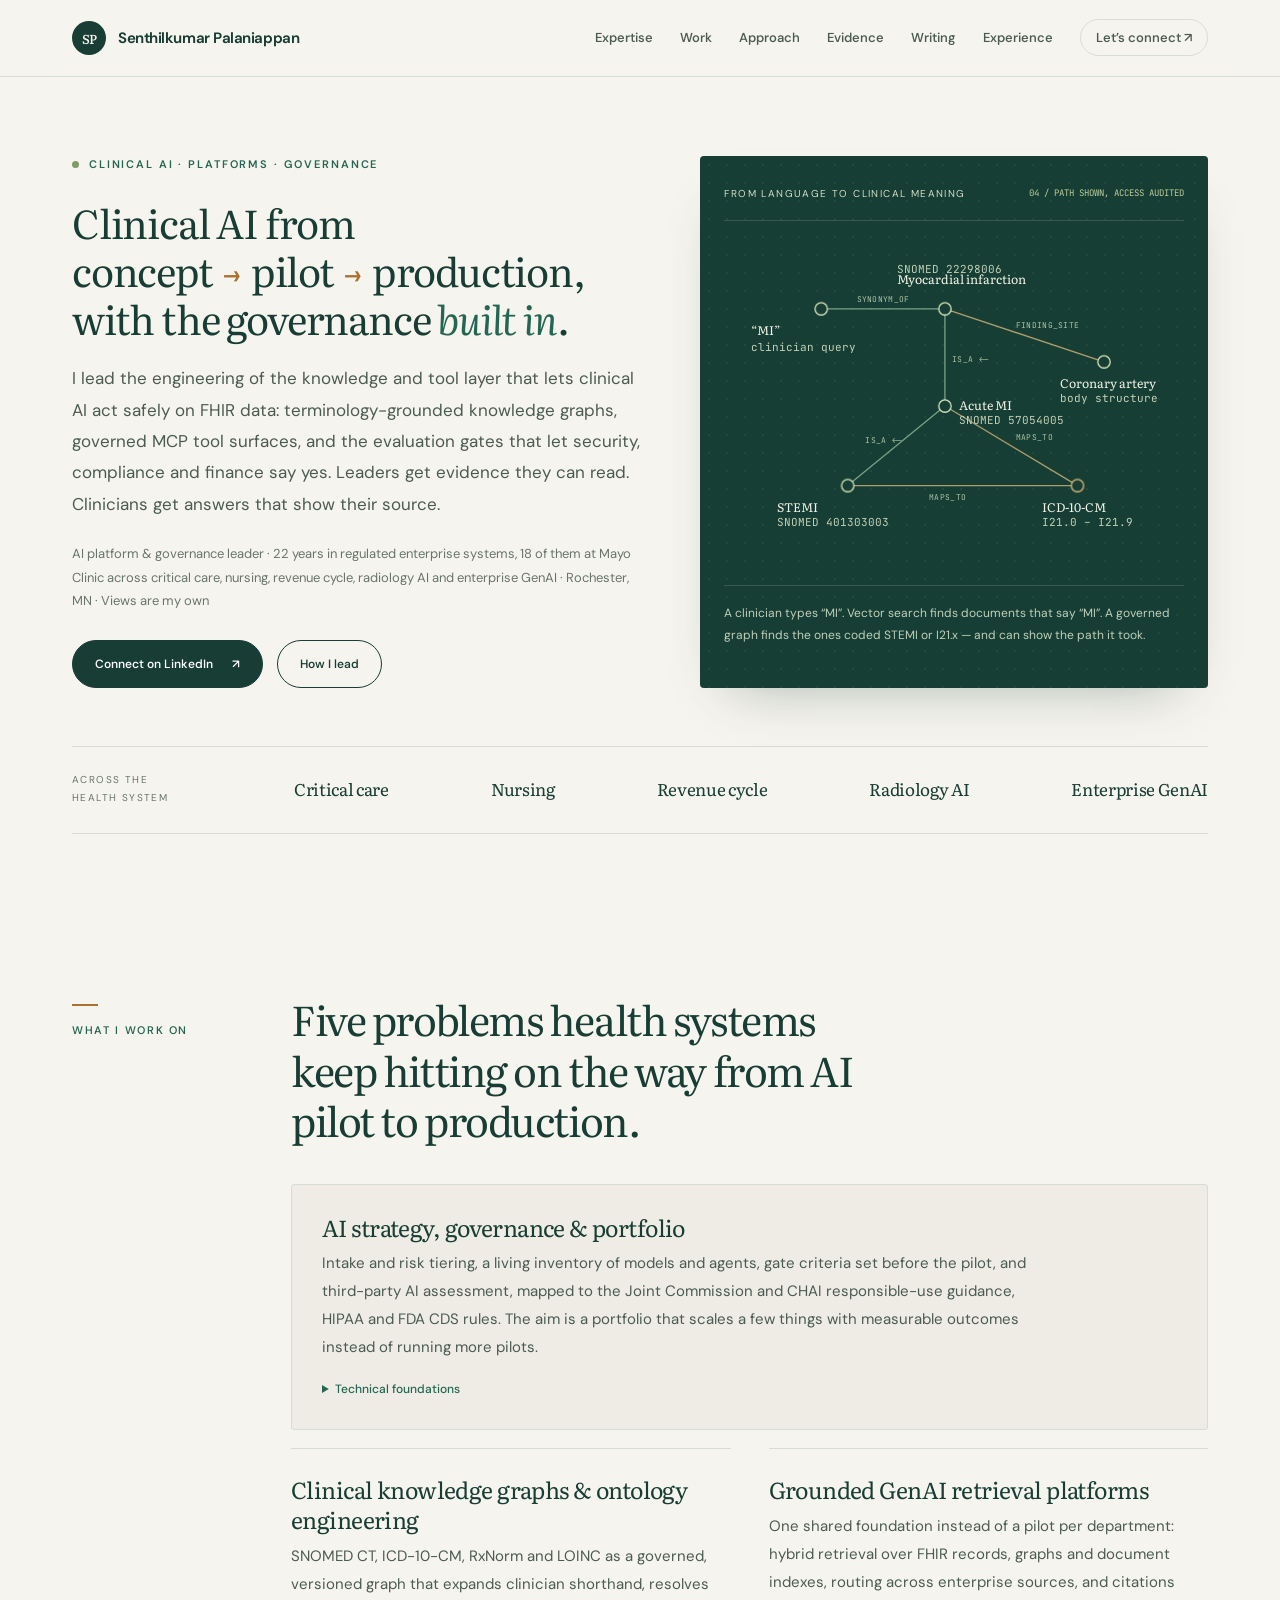
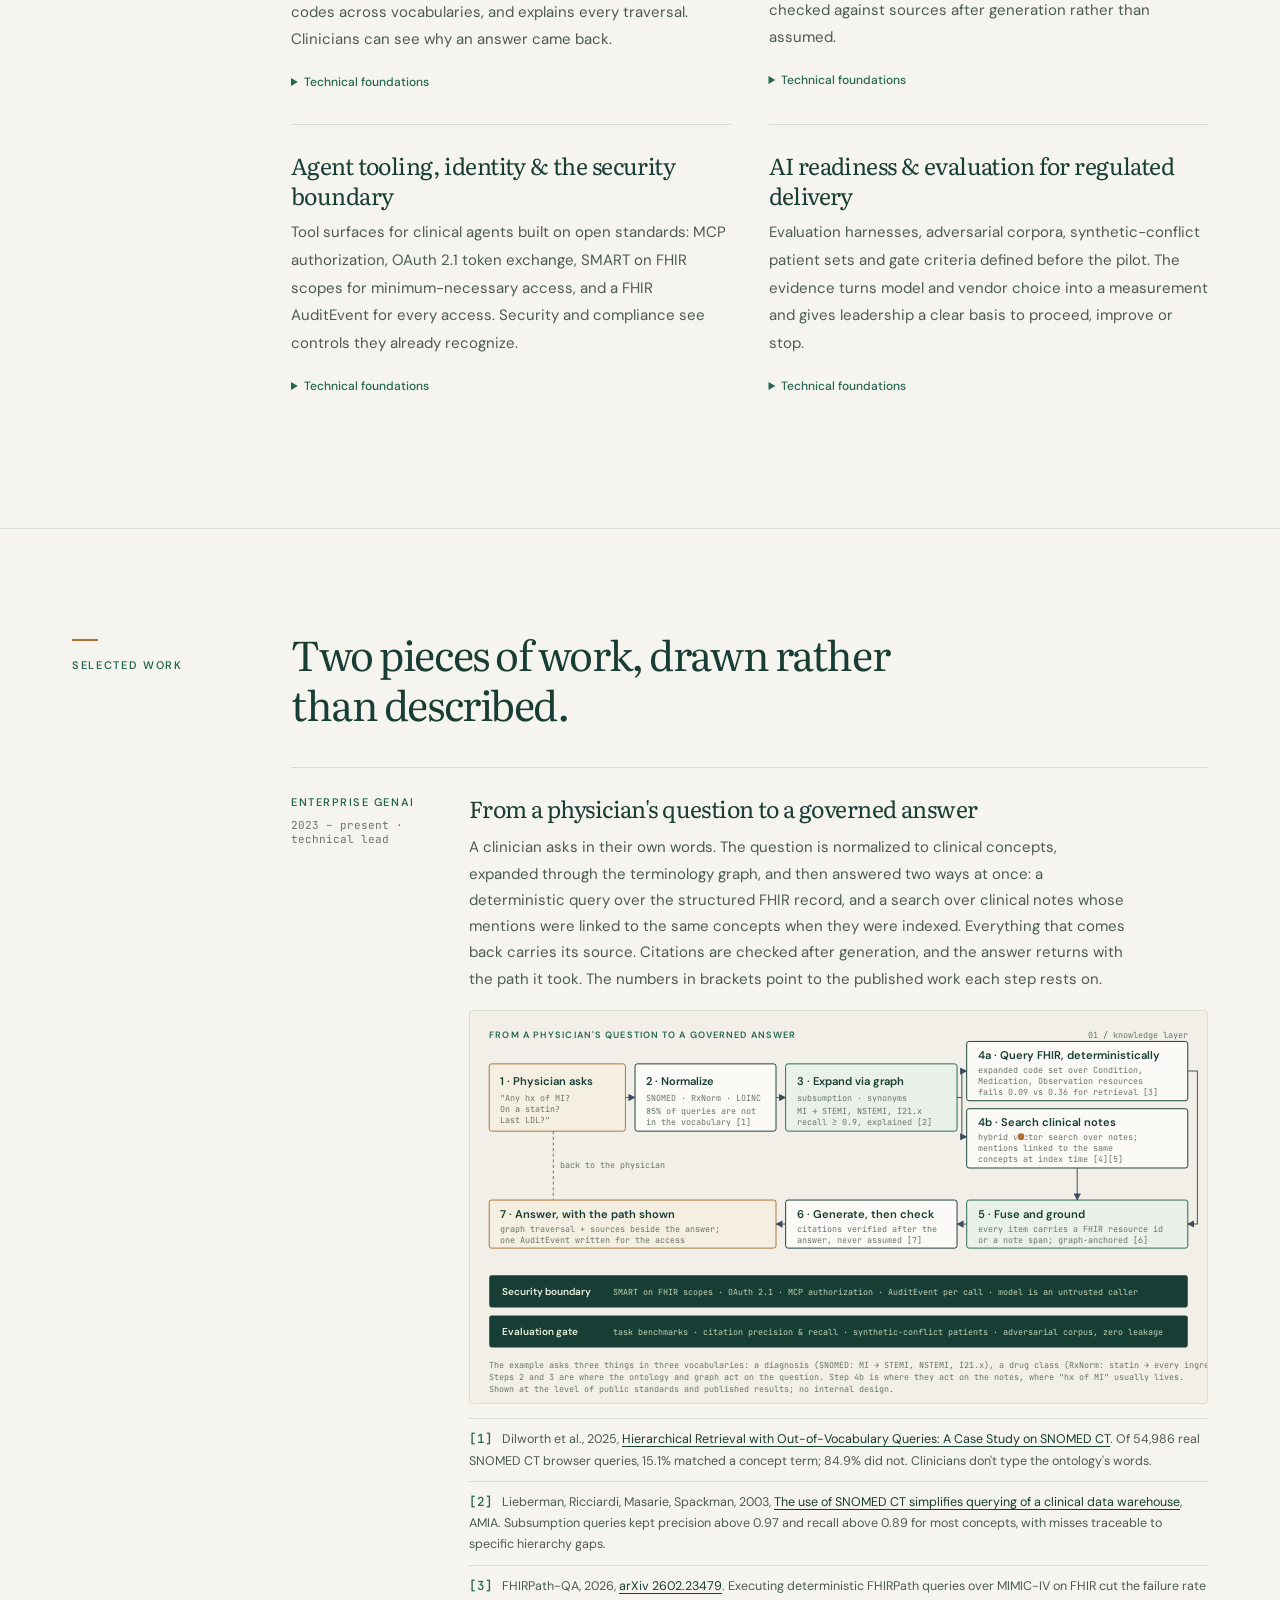
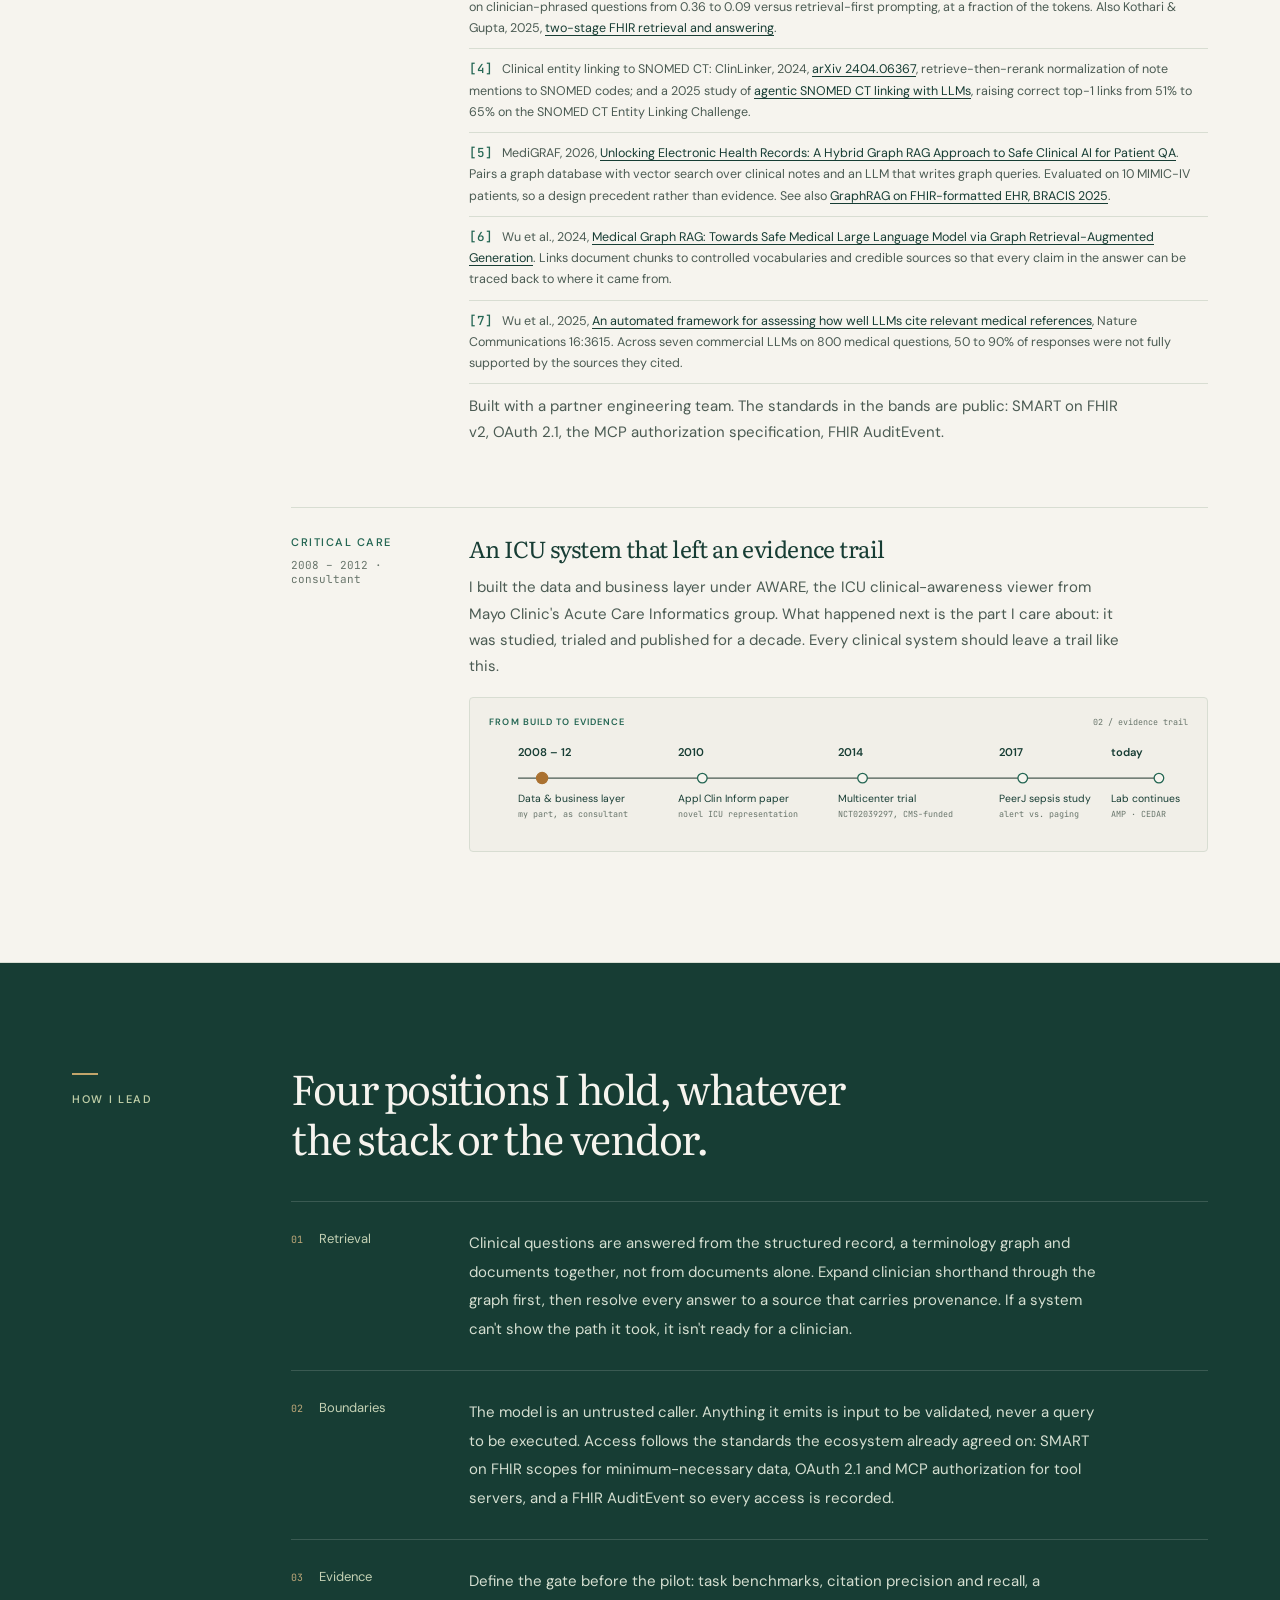
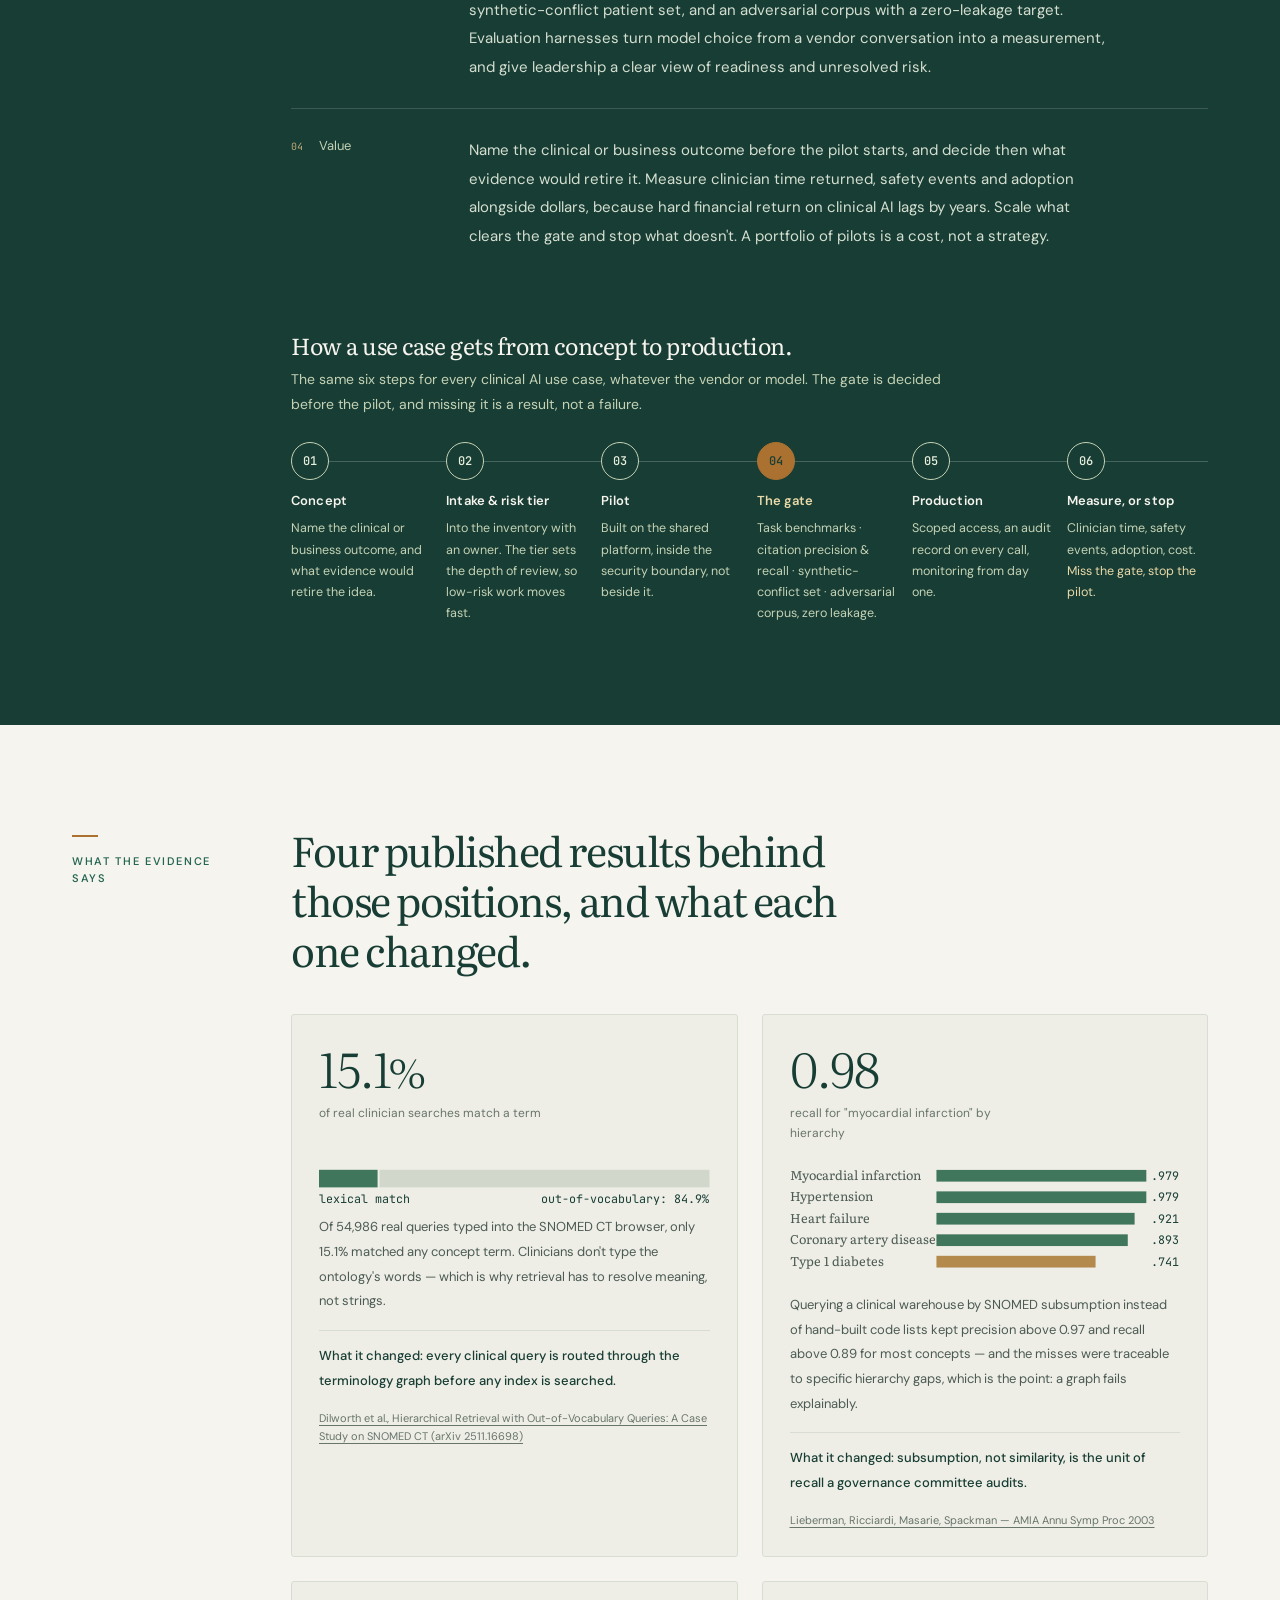
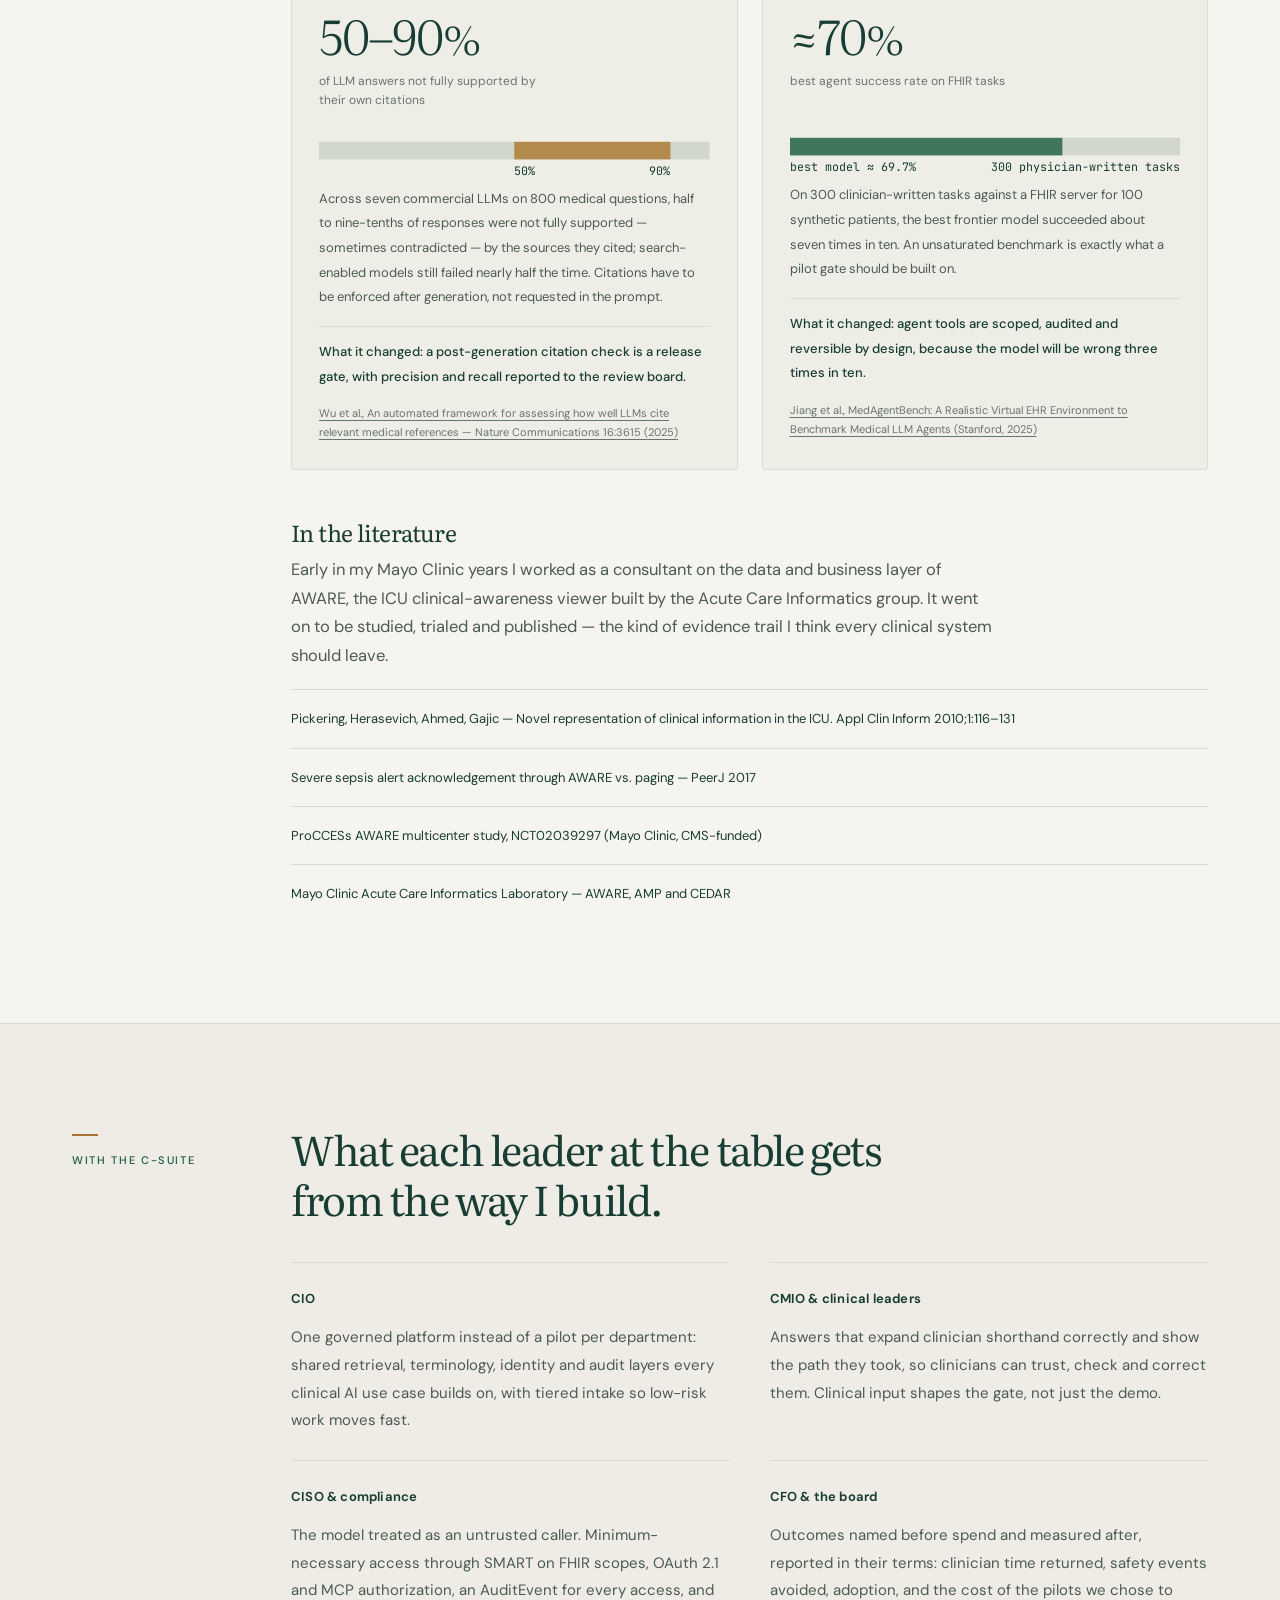
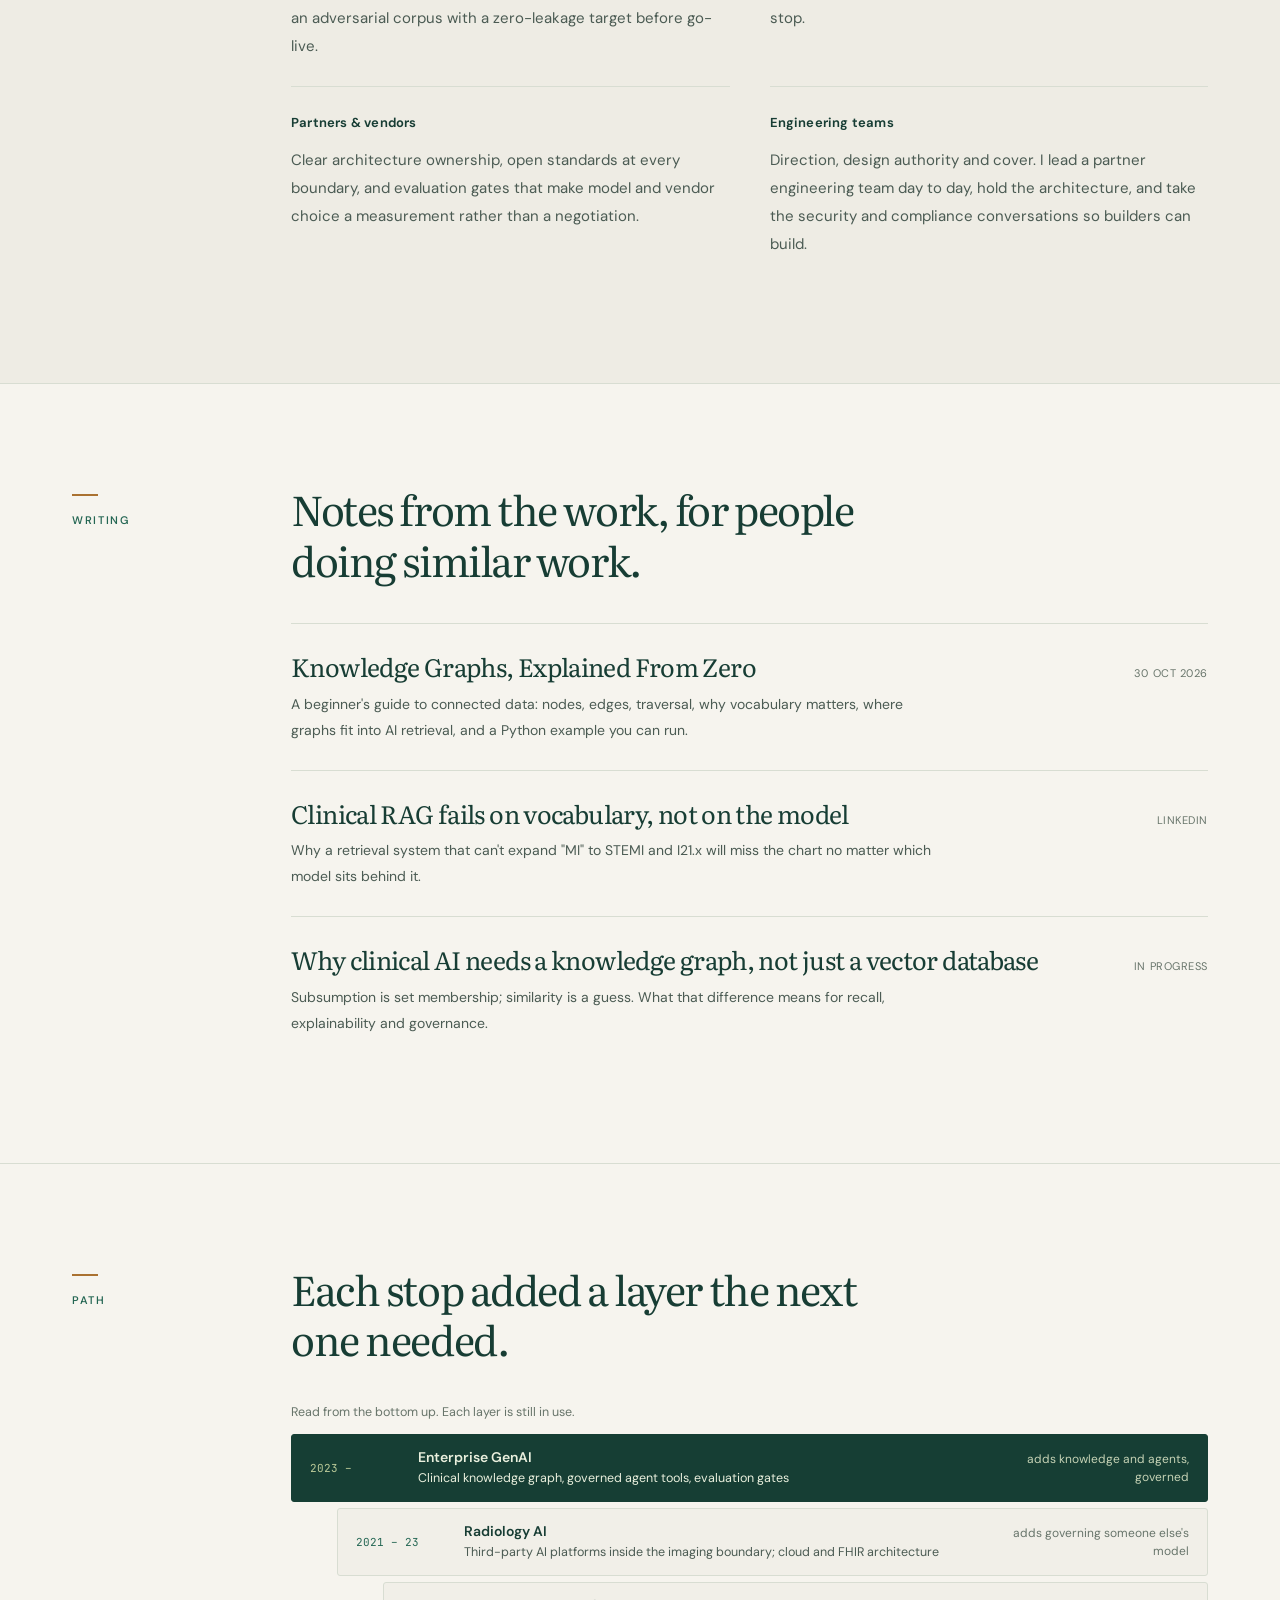
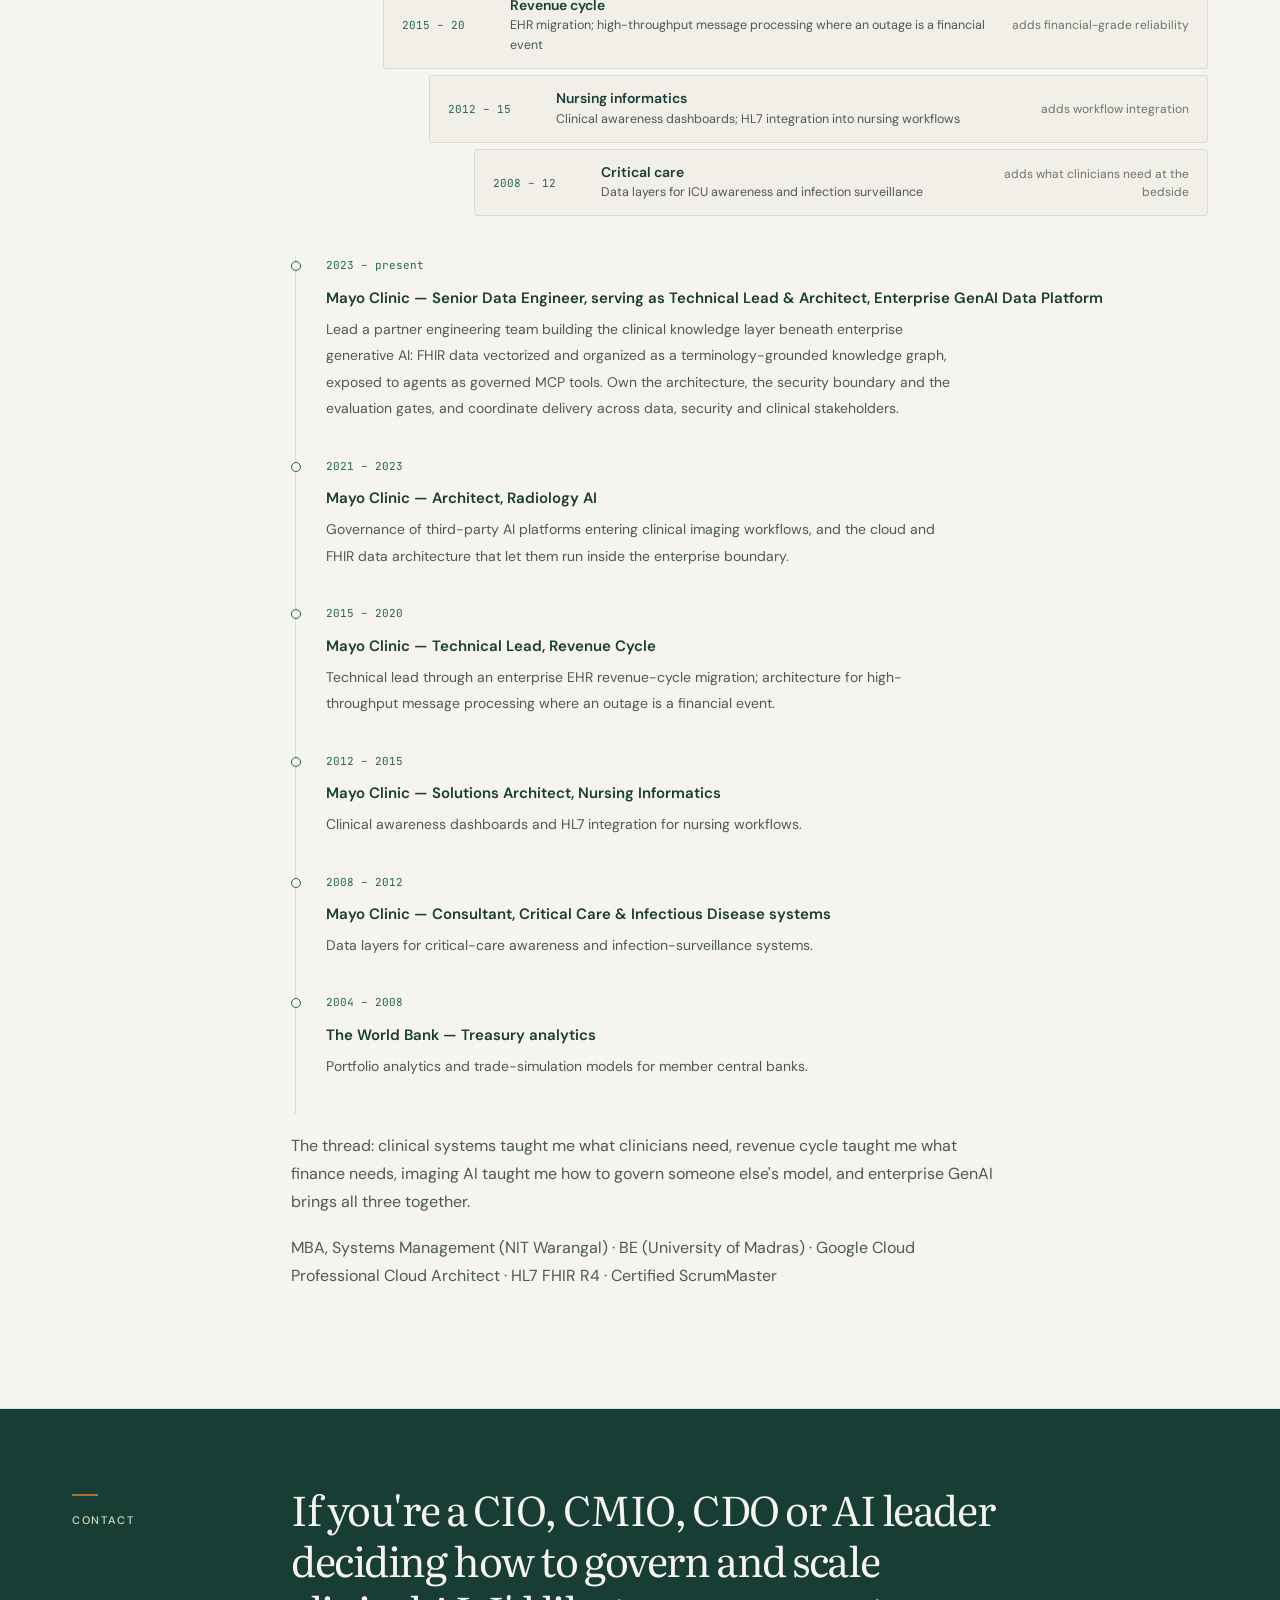
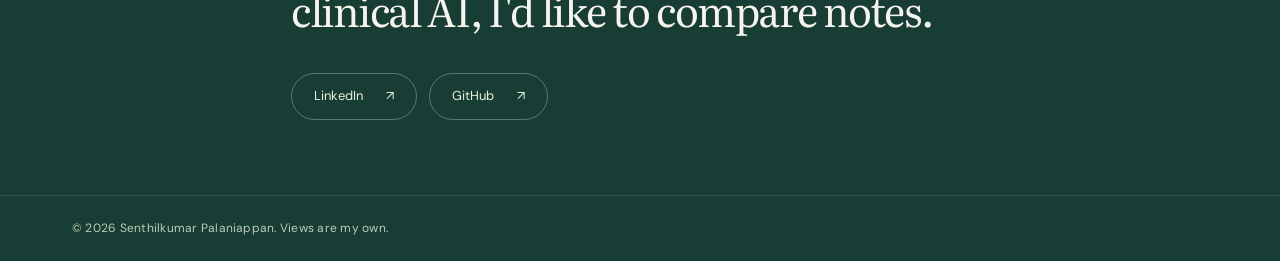
==== commit 09a910d6: "Diagram: example question now spans three vocabularies (MI, statin, LDL) Co-Authored-By: Claude Fabl" ====
--- a/index.html
+++ b/index.html
@@ -443,7 +443,7 @@
             <h3 class="rv">From a physician's question to a governed answer</h3>
             <p class="rv">A clinician asks in their own words. The question is normalized to clinical concepts, expanded through the terminology graph, and then answered two ways at once: a deterministic query over the structured FHIR record, and a search over clinical notes whose mentions were linked to the same concepts when they were indexed. Everything that comes back carries its source. Citations are checked after generation, and the answer returns with the path it took. The numbers in brackets point to the published work each step rests on.</p>
             <div class="fig-wrap rv">
-              <svg class="ig" viewBox="0 0 920 490" role="img" aria-label="Flow diagram. A physician asks a question in their own words. It is normalized to SNOMED, RxNorm and LOINC concepts, expanded through the terminology graph by subsumption, synonyms and crosswalks, then answered two ways in parallel: a deterministic FHIR query with the expanded code set, and a hybrid search over clinical notes linked to the same concepts. Results are fused with their sources, the answer is generated and its citations checked, and it returns to the physician with the path shown and an audit event written. A security boundary and an evaluation gate run beneath.">
+              <svg class="ig" viewBox="0 0 920 490" role="img" aria-label="Flow diagram. A physician asks: any history of MI, on a statin, last LDL? It is normalized to SNOMED, RxNorm and LOINC concepts, expanded through the terminology graph by subsumption, synonyms and crosswalks, then answered two ways in parallel: a deterministic FHIR query with the expanded code set, and a hybrid search over clinical notes linked to the same concepts. Results are fused with their sources, the answer is generated and its citations checked, and it returns to the physician with the path shown and an audit event written. A security boundary and an evaluation gate run beneath.">
                 <defs>
                   <marker id="ah" viewBox="0 0 10 10" refX="9" refY="5" markerWidth="7" markerHeight="7" orient="auto-start-reverse"><path d="M0 0 L10 5 L0 10 z" fill="#3E4C5E"/></marker>
                 </defs>
@@ -453,9 +453,9 @@
                 <!-- step 1: physician asks -->
                 <rect class="box o" x="24" y="66" width="170" height="84" rx="3"/>
                 <text class="t" x="38" y="92">1 · Physician asks</text>
-                <text class="m" x="38" y="112">"MI history,</text>
-                <text class="m" x="38" y="126">on a statin,</text>
-                <text class="m" x="38" y="140">recent chest pain?"</text>
+                <text class="m" x="38" y="112">"Any hx of MI?</text>
+                <text class="m" x="38" y="126">On a statin?</text>
+                <text class="m" x="38" y="140">Last LDL?"</text>
 
                 <!-- step 2: normalize -->
                 <rect class="box" x="206" y="66" width="176" height="84" rx="3"/>
@@ -527,7 +527,8 @@
                 <rect class="band" x="24" y="380" width="872" height="40" rx="3"/>
                 <text class="band-t" x="40" y="405">Evaluation gate</text>
                 <text class="band-m" x="178" y="405">task benchmarks · citation precision &amp; recall · synthetic-conflict patients · adversarial corpus, zero leakage</text>
-                <text class="m" x="24" y="460">Steps 2 and 3 are where the ontology and graph act on the question. Step 4b is where they act on the notes.</text>
+                <text class="m" x="24" y="446">The example asks three things in three vocabularies: a diagnosis (SNOMED: MI → STEMI, NSTEMI, I21.x), a drug class (RxNorm: statin → every ingredient), a lab (LOINC: LDL).</text>
+                <text class="m" x="24" y="461">Steps 2 and 3 are where the ontology and graph act on the question. Step 4b is where they act on the notes, where "hx of MI" usually lives.</text>
                 <text class="m" x="24" y="476">Shown at the level of public standards and published results; no internal design.</text>
               </svg>
             </div>
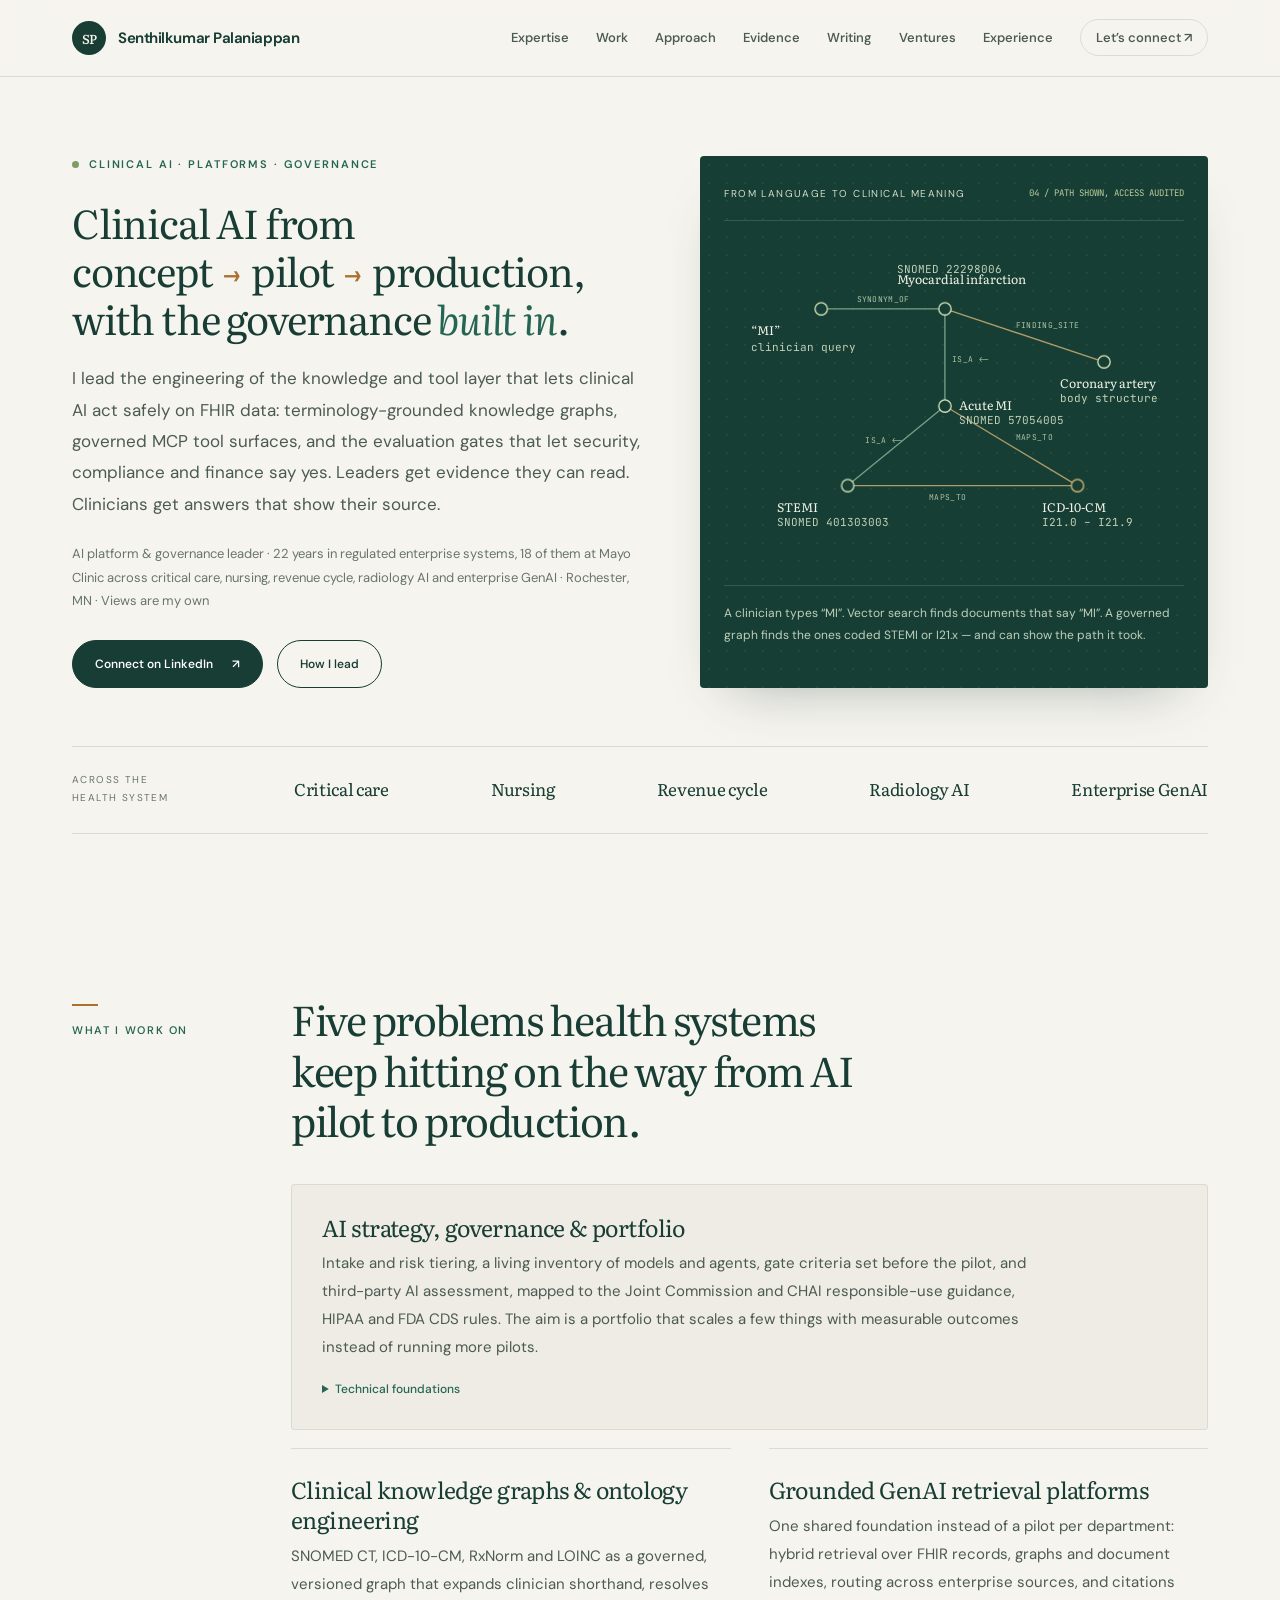
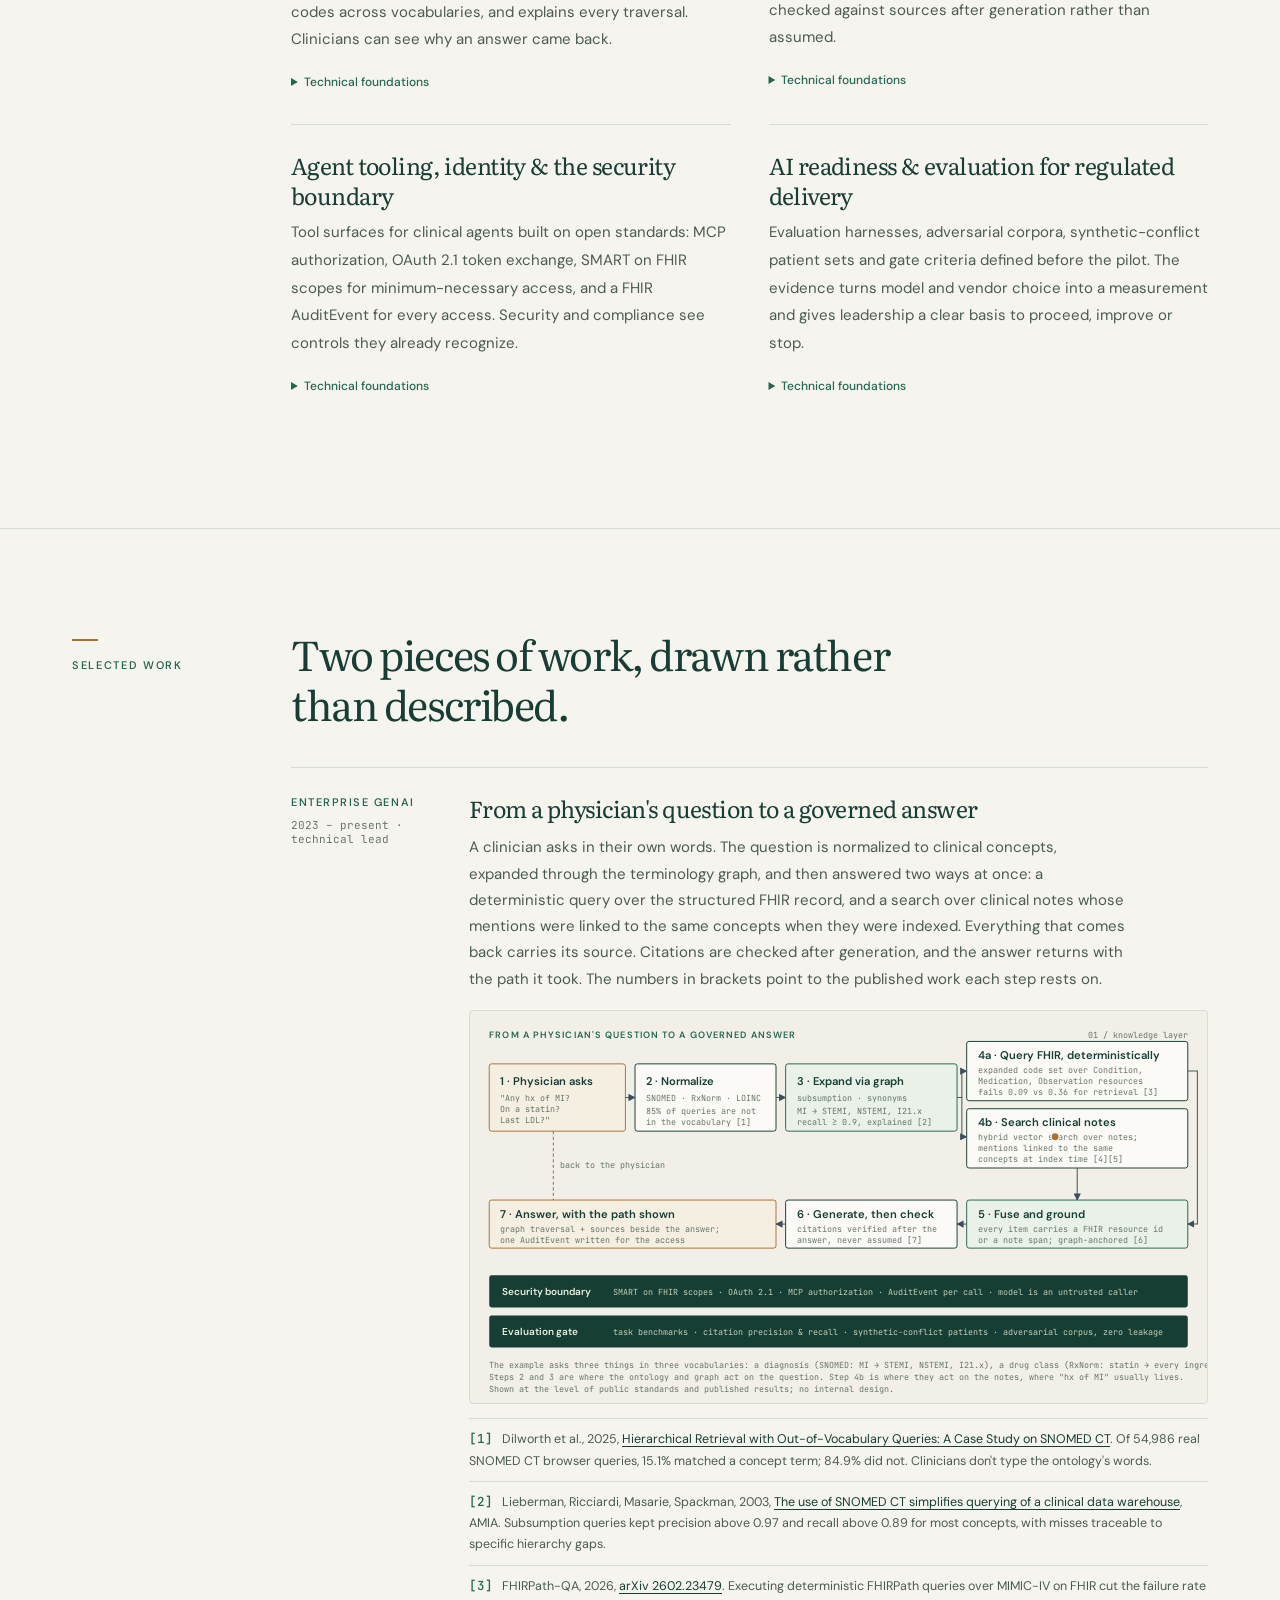
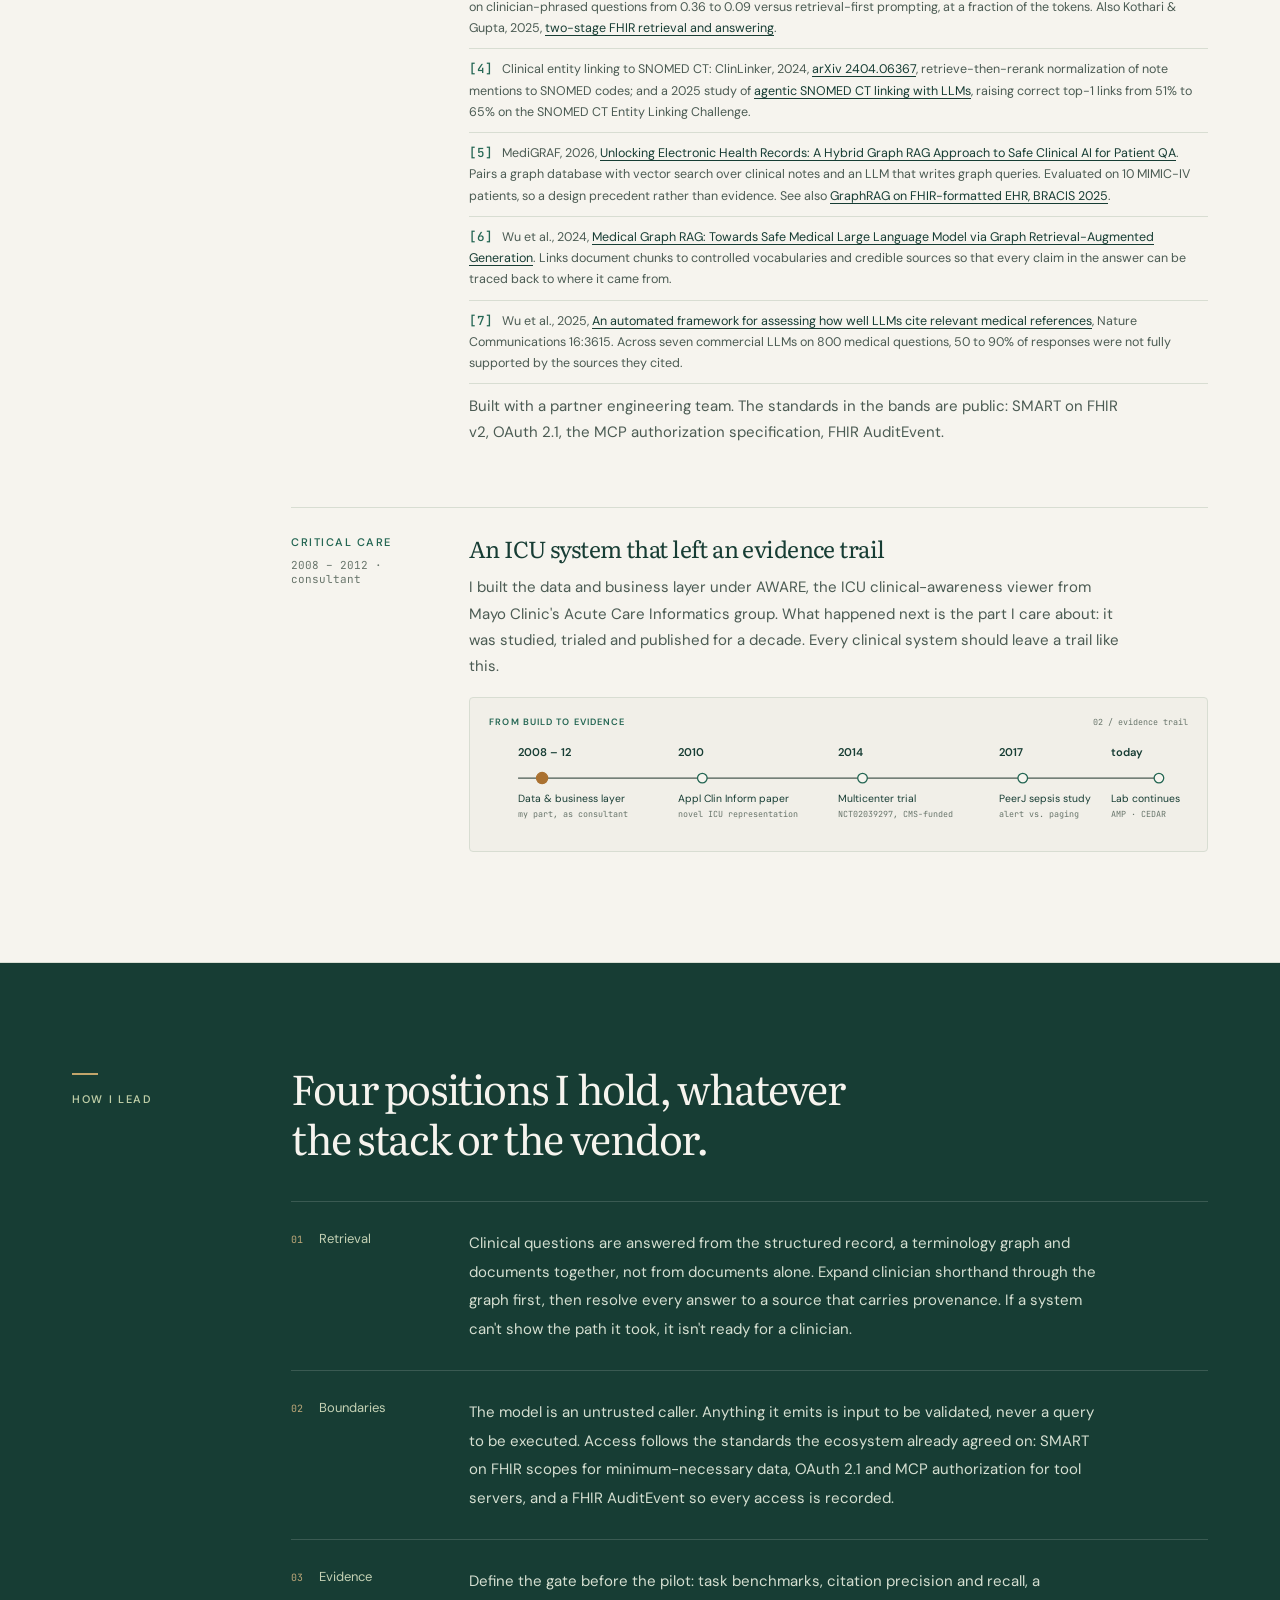
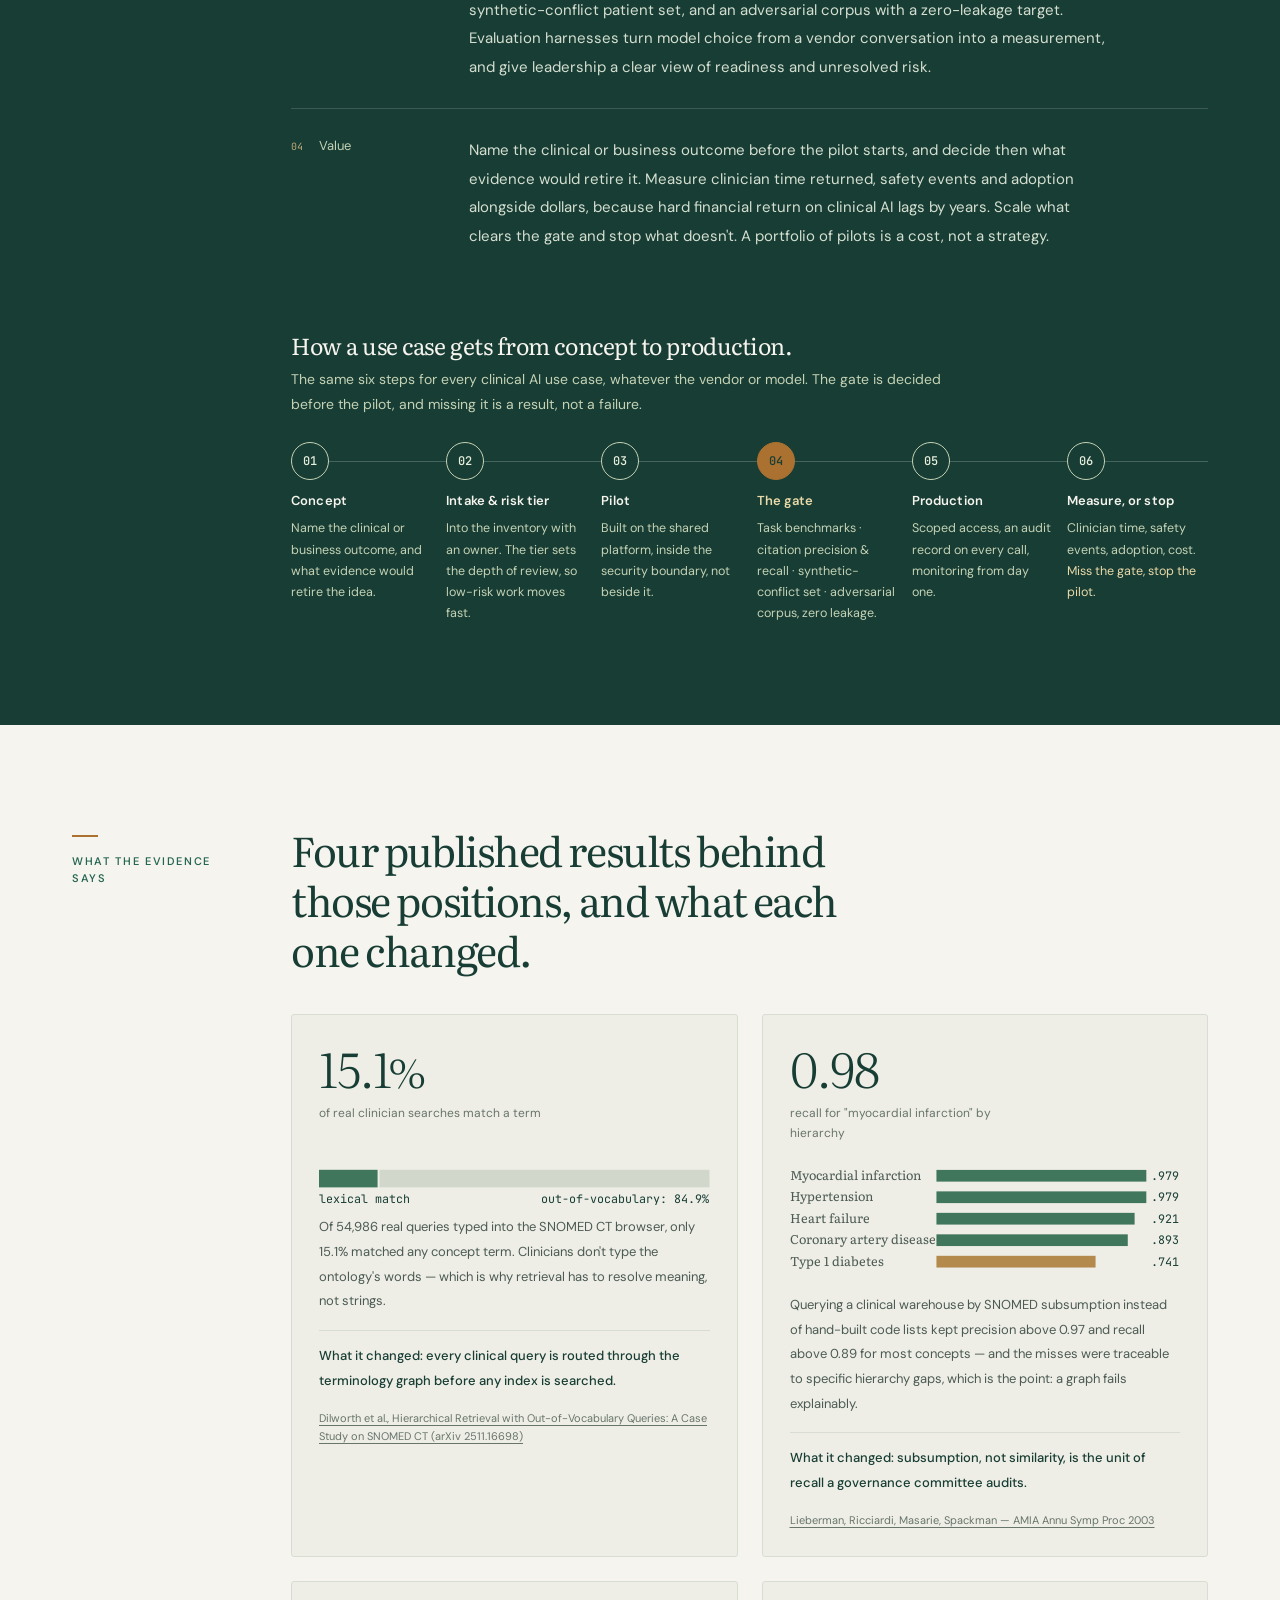
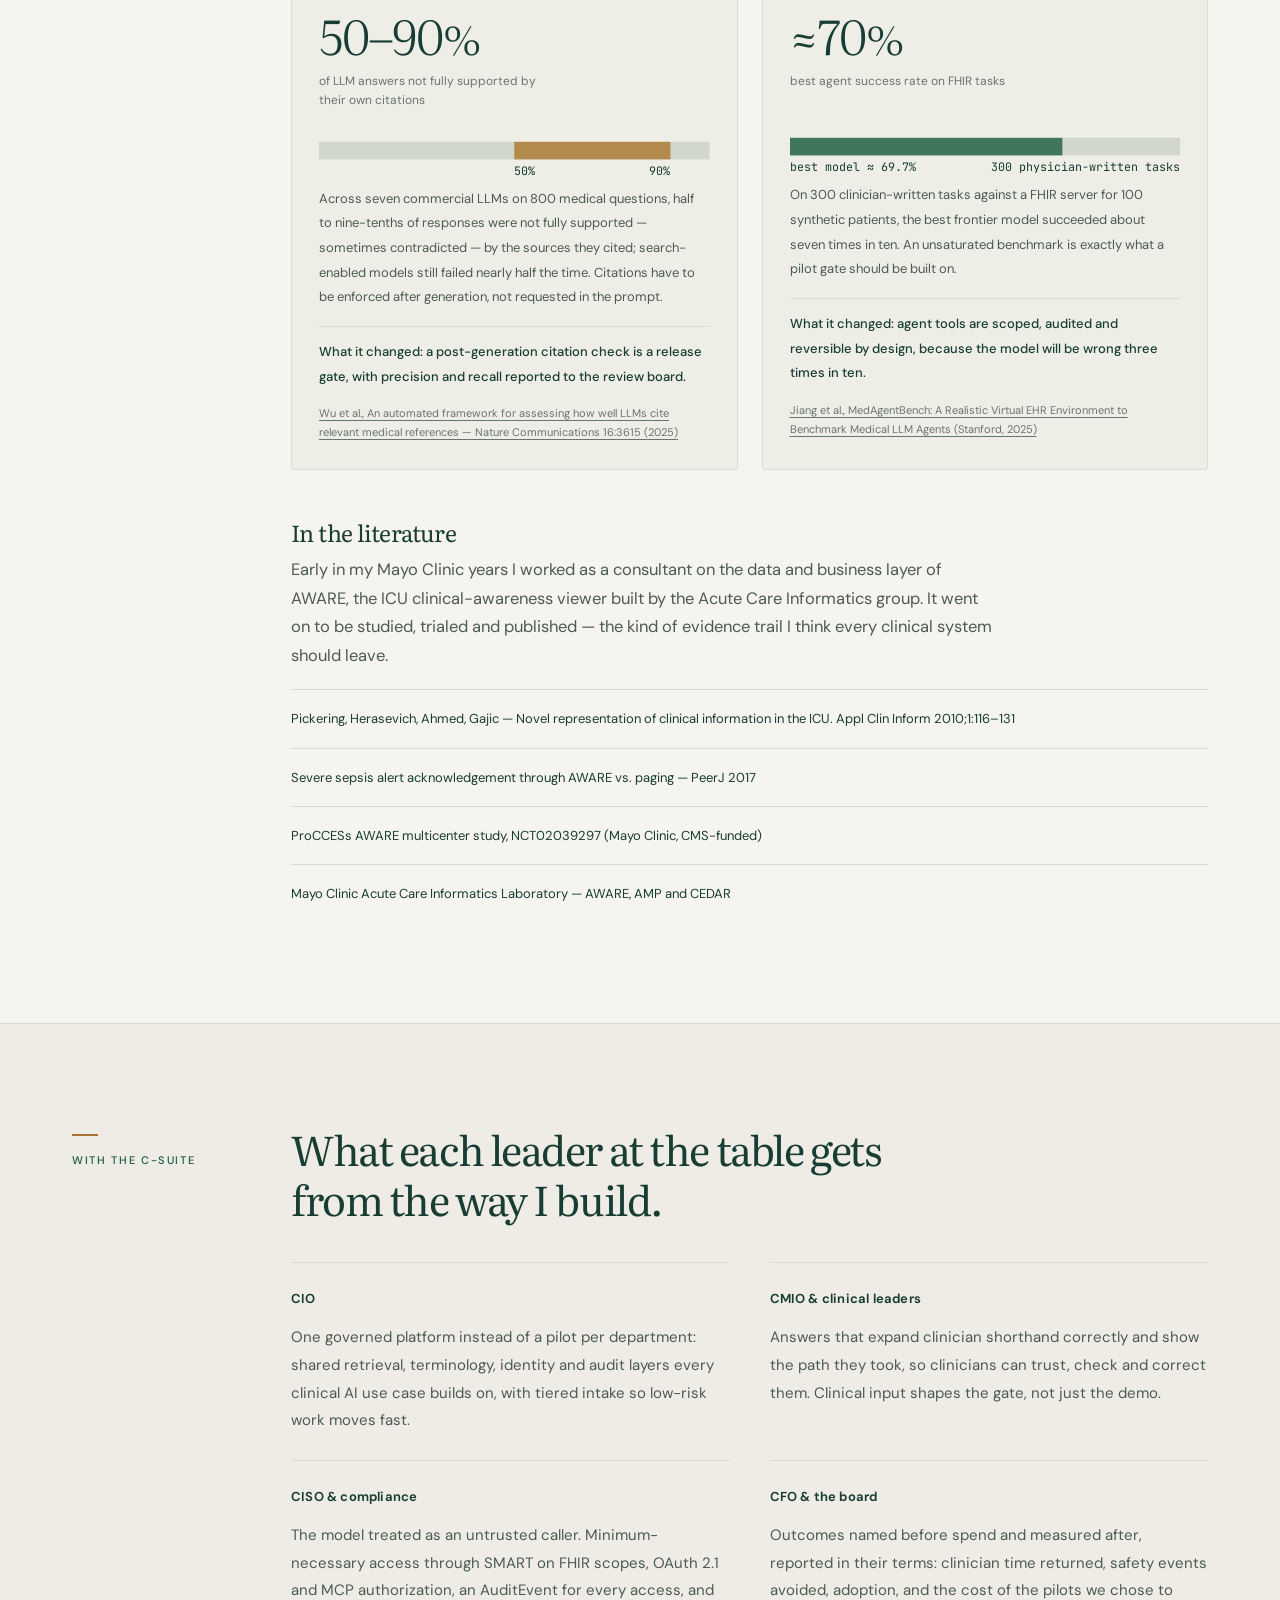
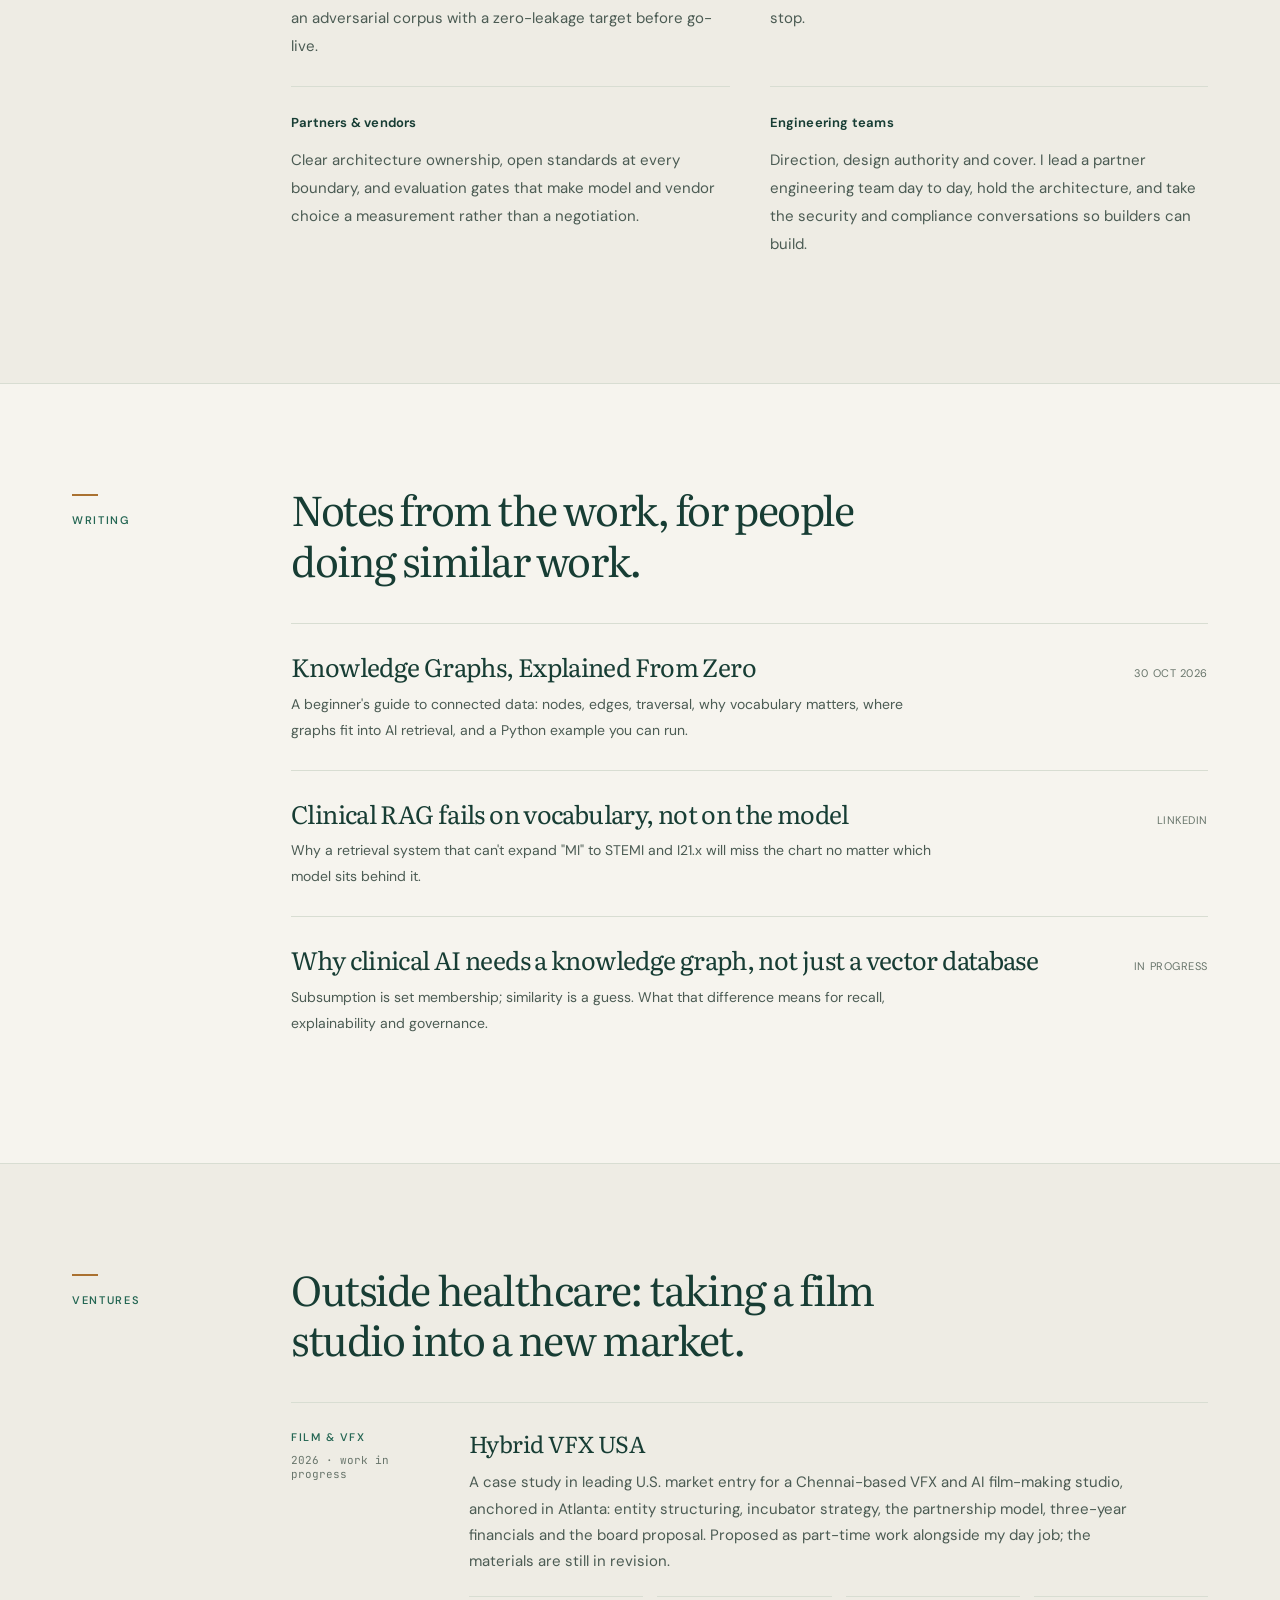
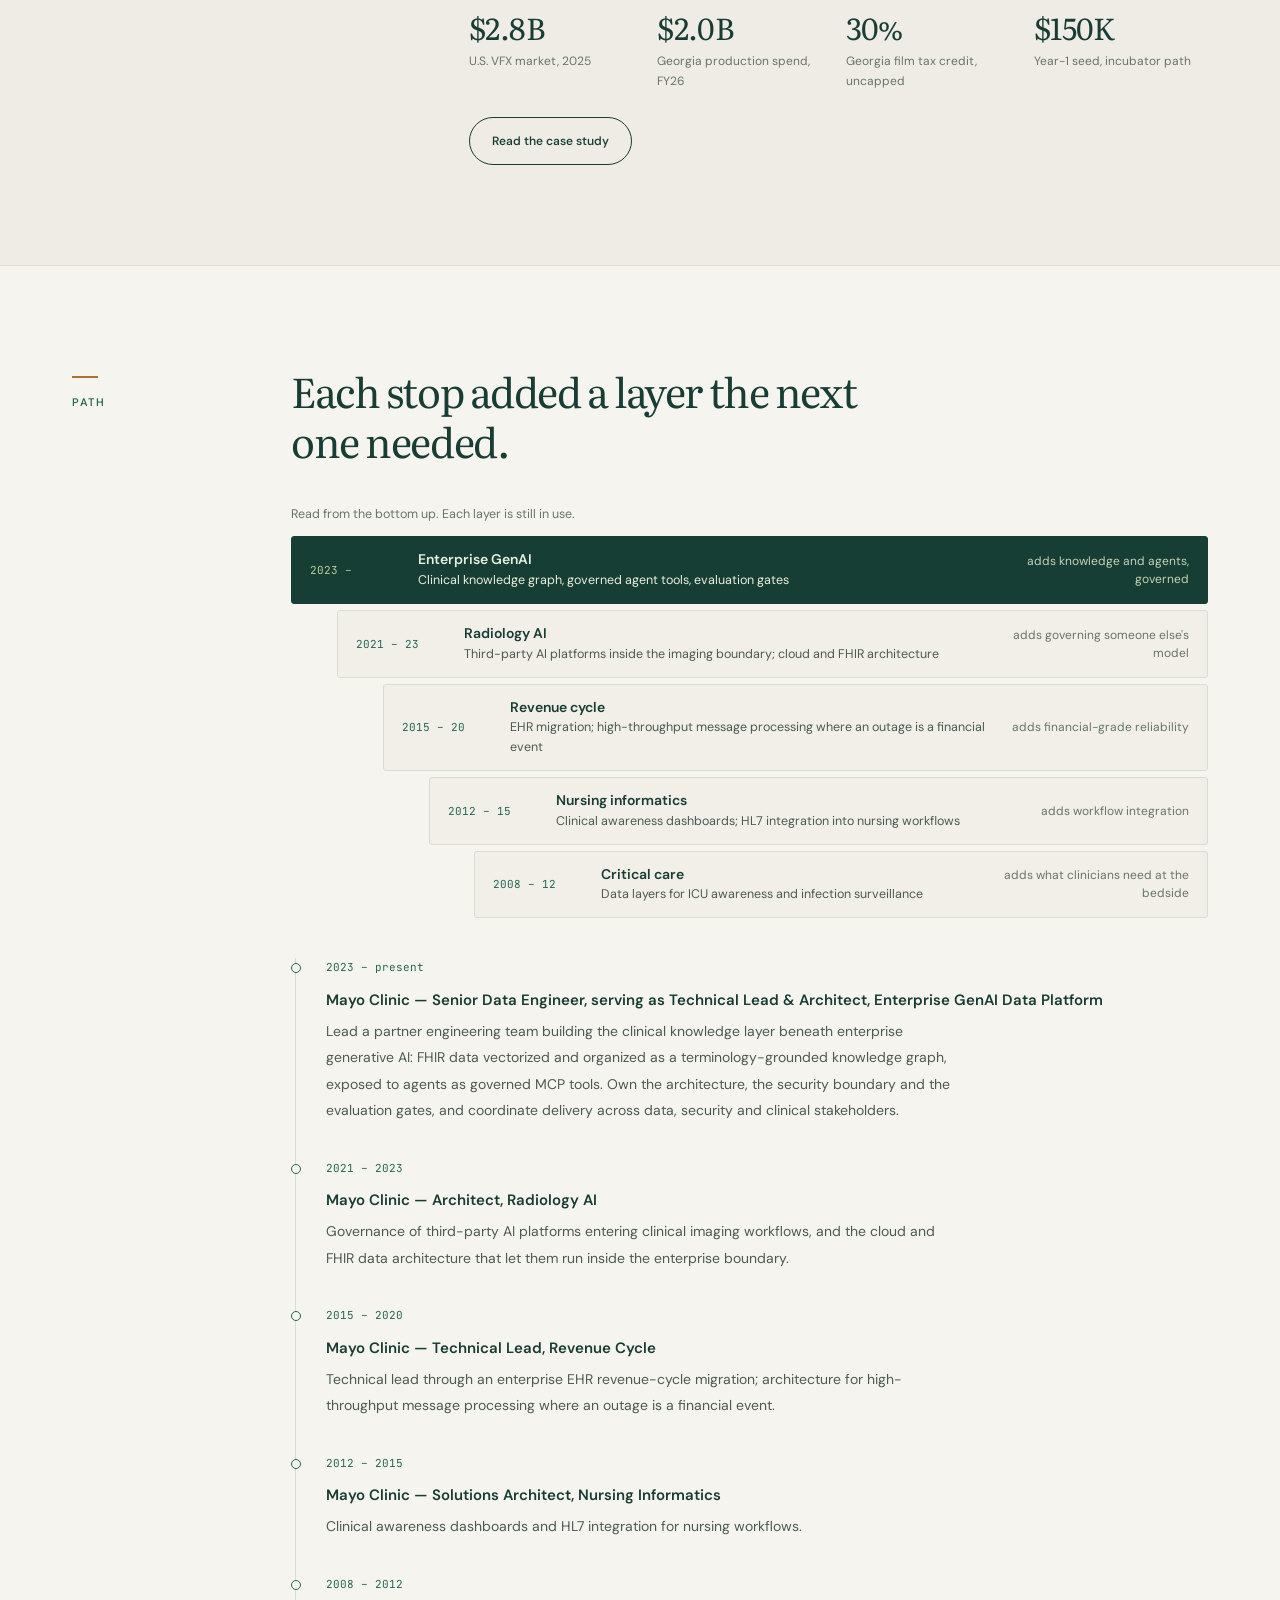
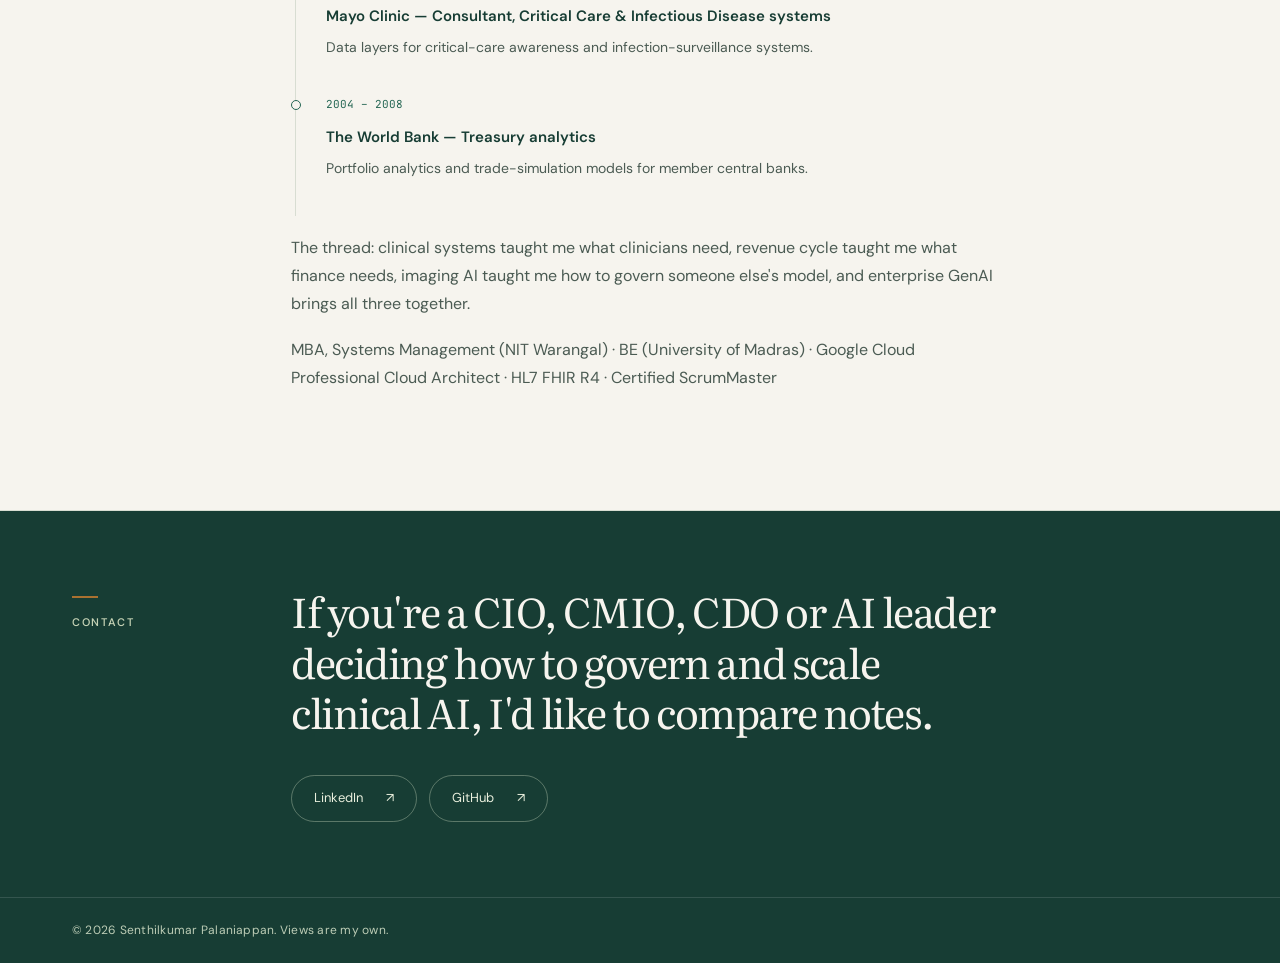
==== commit 512c6141: "Ventures section with the Hybrid VFX USA case study (v7) Adds a Ventures section and nav link to the" ====
--- a/index.html
+++ b/index.html
@@ -310,6 +310,18 @@
 .layer.l4{margin-left:5%}.layer.l3{margin-left:10%}.layer.l2{margin-left:15%}.layer.l1{margin-left:20%}
 .strata-note{font-size:12.5px;color:var(--mute);margin:0 0 10px}
 @media(max-width:860px){.layer{grid-template-columns:80px minmax(0,1fr)}.layer .add{grid-column:2;text-align:left;max-width:none}.layer.l4,.layer.l3,.layer.l2,.layer.l1{margin-left:0}}
+
+/* ventures */
+#ventures{background:var(--paper-2)}
+#ventures h3 a{color:var(--ink);text-decoration:none}
+#ventures h3 a:hover{color:var(--teal);text-decoration:underline}
+.vfacts{list-style:none;margin:22px 0 26px;padding:0;display:grid;grid-template-columns:repeat(4,minmax(0,1fr));gap:14px}
+.vfacts li{border-top:1px solid var(--rule);padding-top:14px}
+.vfacts b{display:block;font:400 30px/1.1 var(--serif);letter-spacing:-.02em;color:var(--ink)}
+.vfacts span{display:block;margin-top:8px;font:400 12px/1.6 var(--sans);color:var(--mute)}
+@media(max-width:860px){.vfacts{grid-template-columns:repeat(2,minmax(0,1fr))}}
+.nav ul a{white-space:nowrap}
+@media(min-width:861px) and (max-width:1000px){.nav ul li:nth-child(4){display:none}}
 </style>
 </head>
 <body>
@@ -323,6 +335,7 @@
       <li><a href="#selected">Approach</a></li>
       <li><a href="#evidence">Evidence</a></li>
       <li><a href="#writing">Writing</a></li>
+      <li><a href="#ventures">Ventures</a></li>
       <li><a href="#path">Experience</a></li>
       <li><a href="#contact">Let’s connect ↗</a></li>
     </ul>
@@ -742,6 +755,29 @@
   </div>
 </section>
 
+<section id="ventures">
+  <div class="wrap grid">
+    <div class="rail">Ventures</div>
+    <div>
+      <h2>Outside healthcare: taking a film studio into a new market.</h2>
+      <article class="sw-item">
+        <div class="k">Film &amp; VFX<span>2026 · work in progress</span></div>
+        <div>
+          <h3><a href="ventures/hybrid-vfx-usa.html">Hybrid VFX USA</a></h3>
+          <p>A case study in leading U.S. market entry for a Chennai-based VFX and AI film-making studio, anchored in Atlanta: entity structuring, incubator strategy, the partnership model, three-year financials and the board proposal. Proposed as part-time work alongside my day job; the materials are still in revision.</p>
+          <ul class="vfacts">
+            <li><b>$2.8B</b><span>U.S. VFX market, 2025</span></li>
+            <li><b>$2.0B</b><span>Georgia production spend, FY26</span></li>
+            <li><b>30%</b><span>Georgia film tax credit, uncapped</span></li>
+            <li><b>$150K</b><span>Year-1 seed, incubator path</span></li>
+          </ul>
+          <a class="btn" href="ventures/hybrid-vfx-usa.html">Read the case study</a>
+        </div>
+      </article>
+    </div>
+  </div>
+</section>
+
 <section id="path">
   <div class="wrap grid">
     <div class="rail">Path</div>
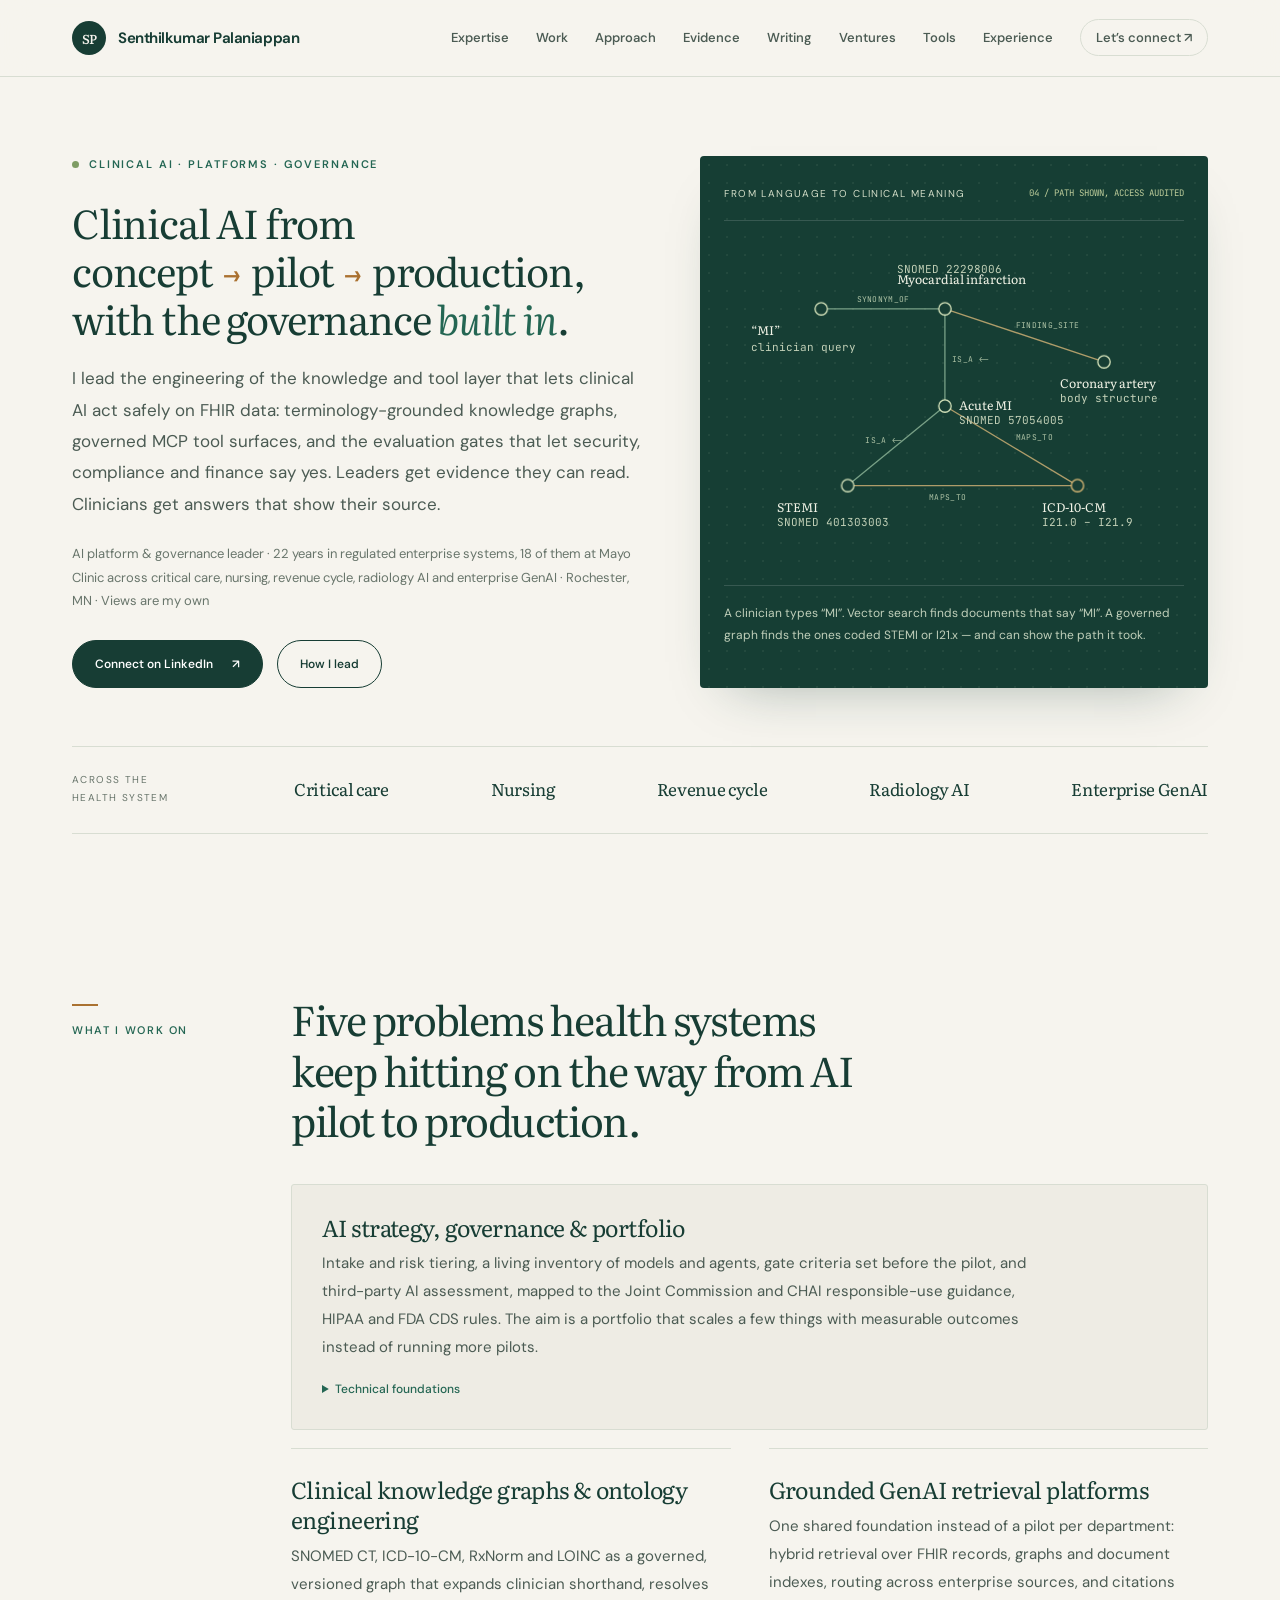
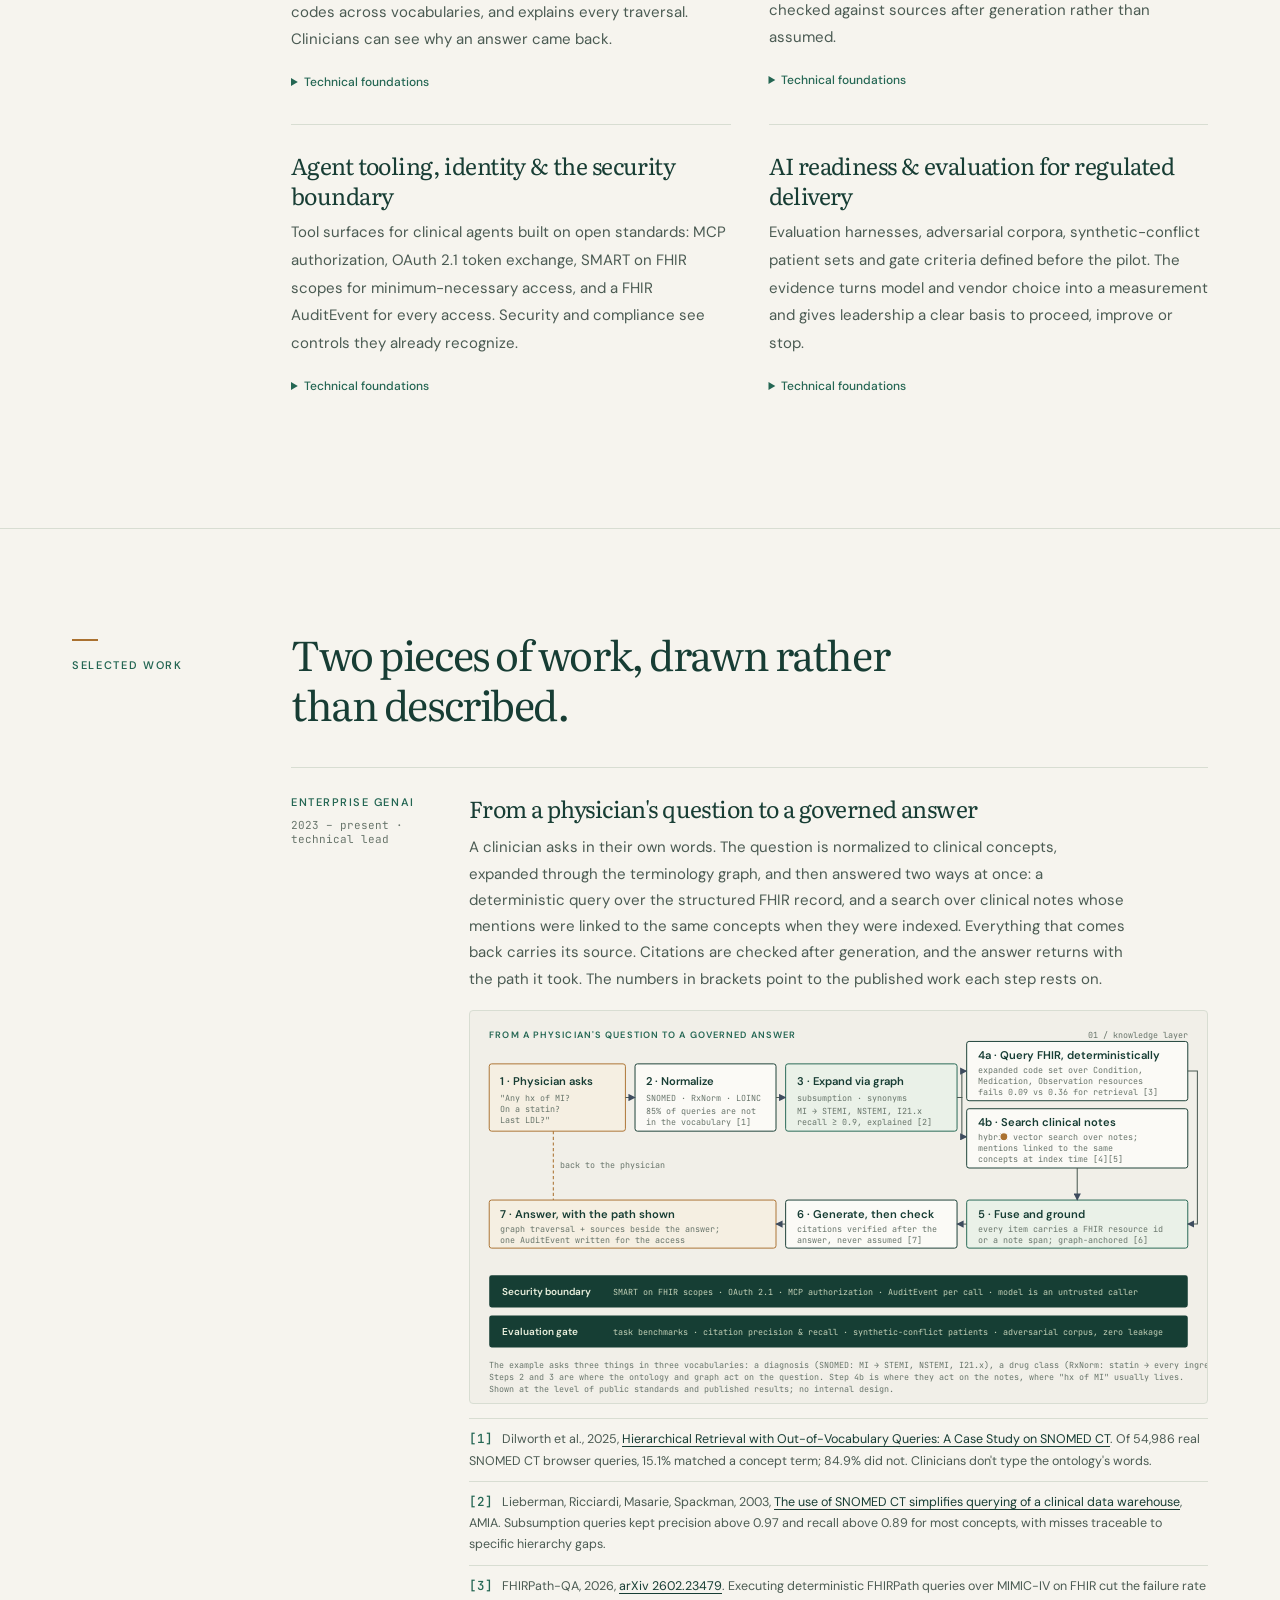
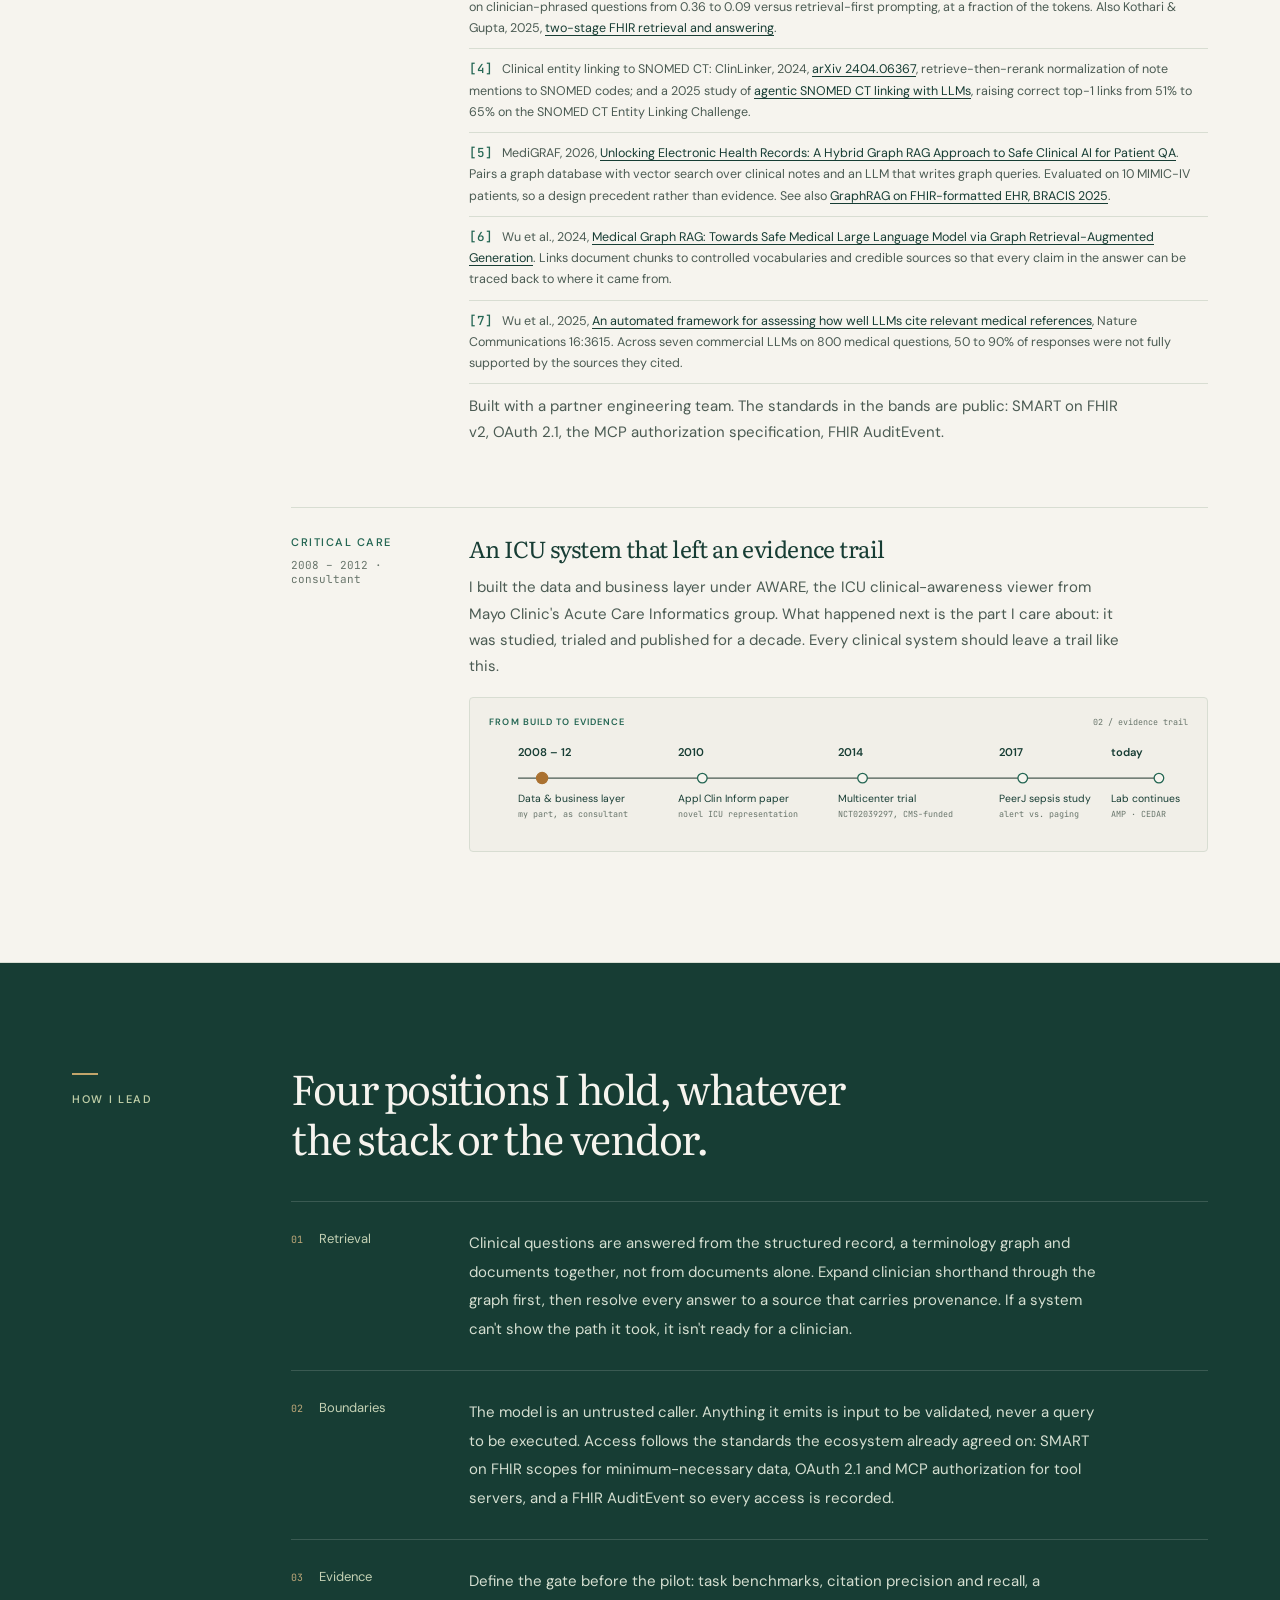
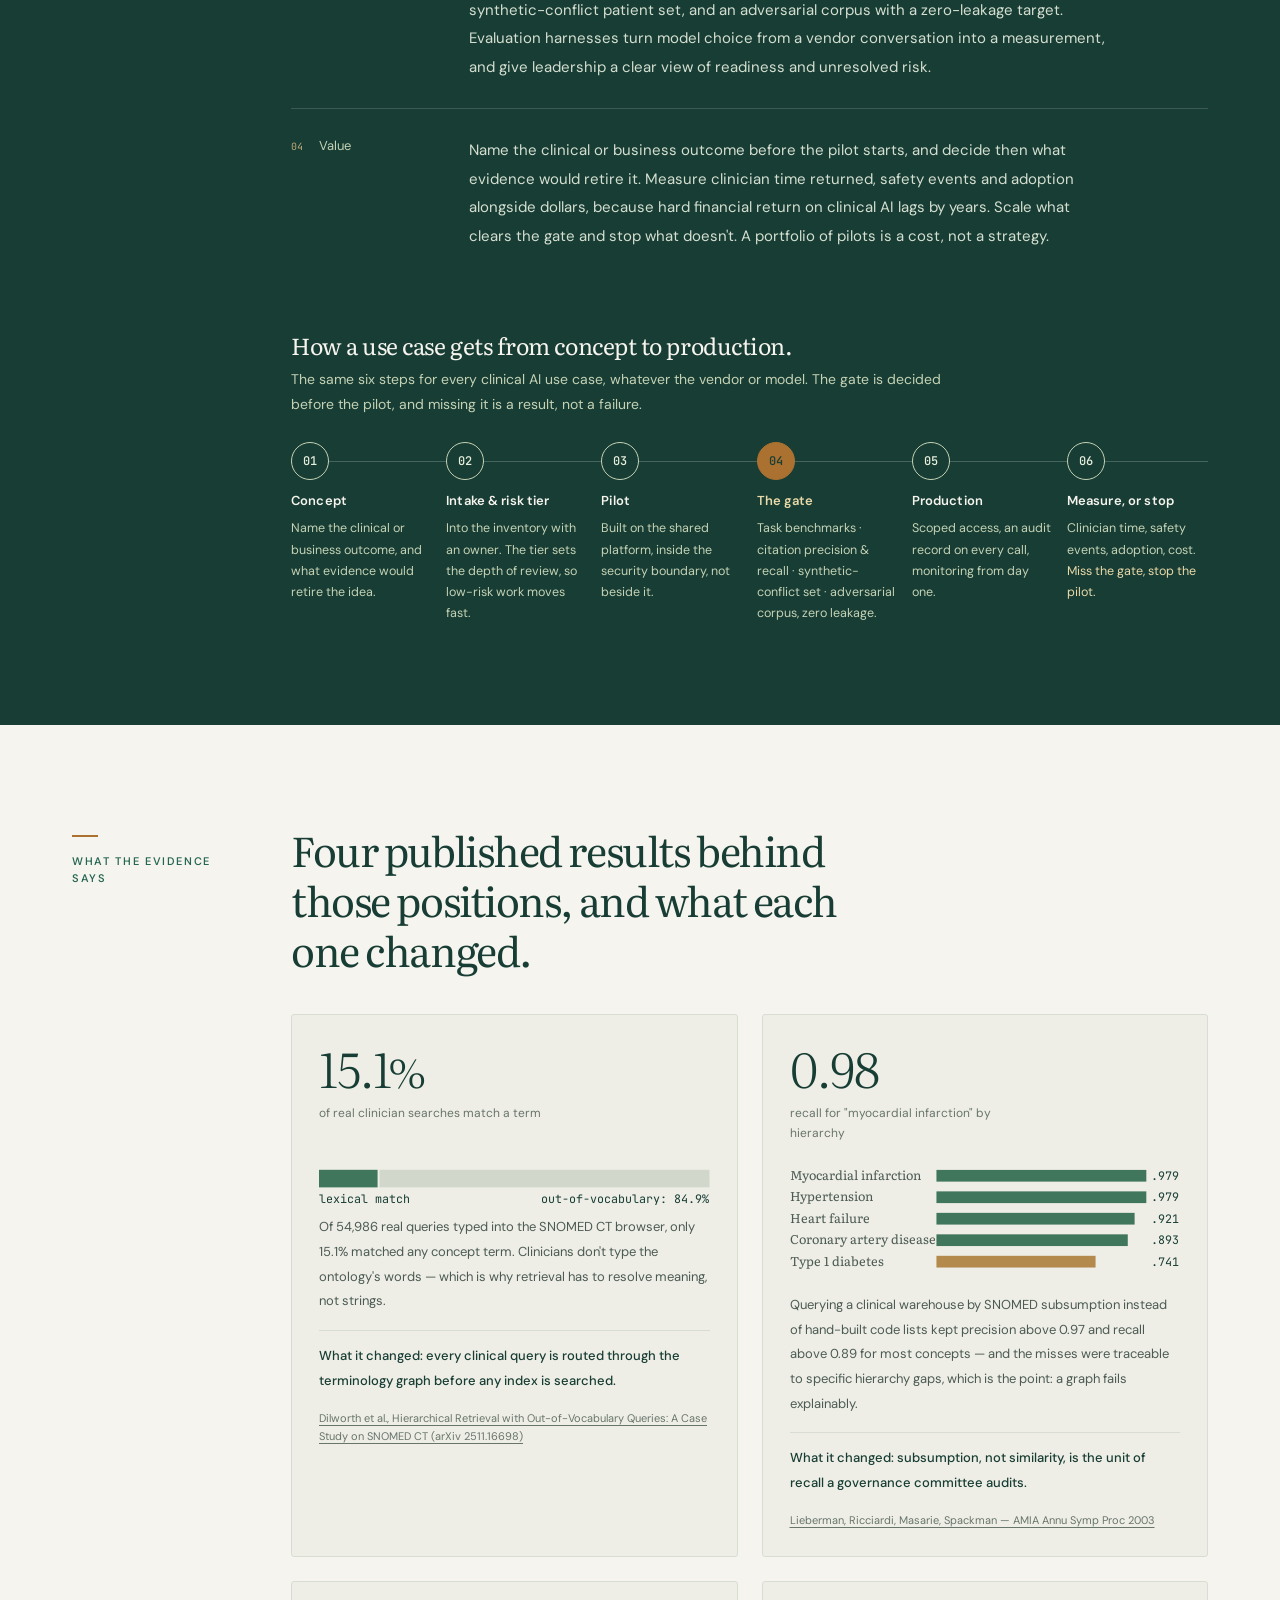
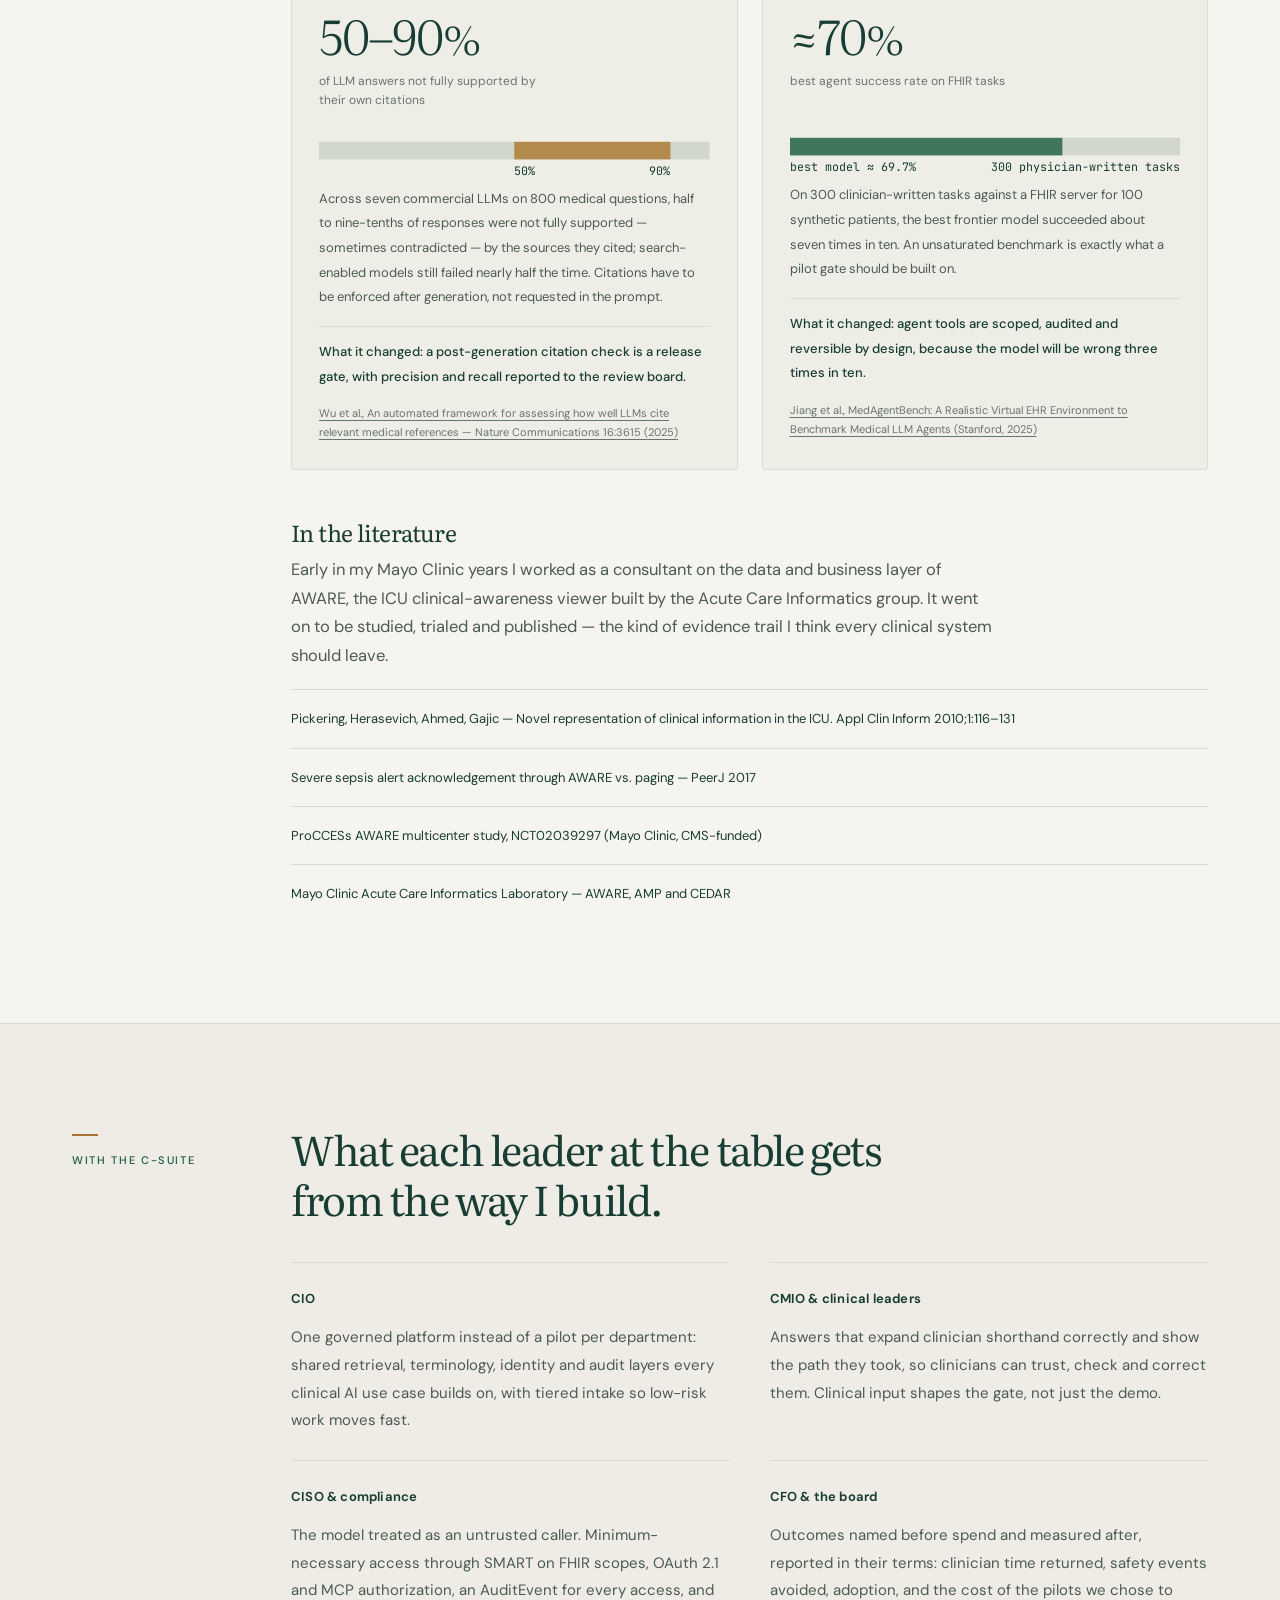
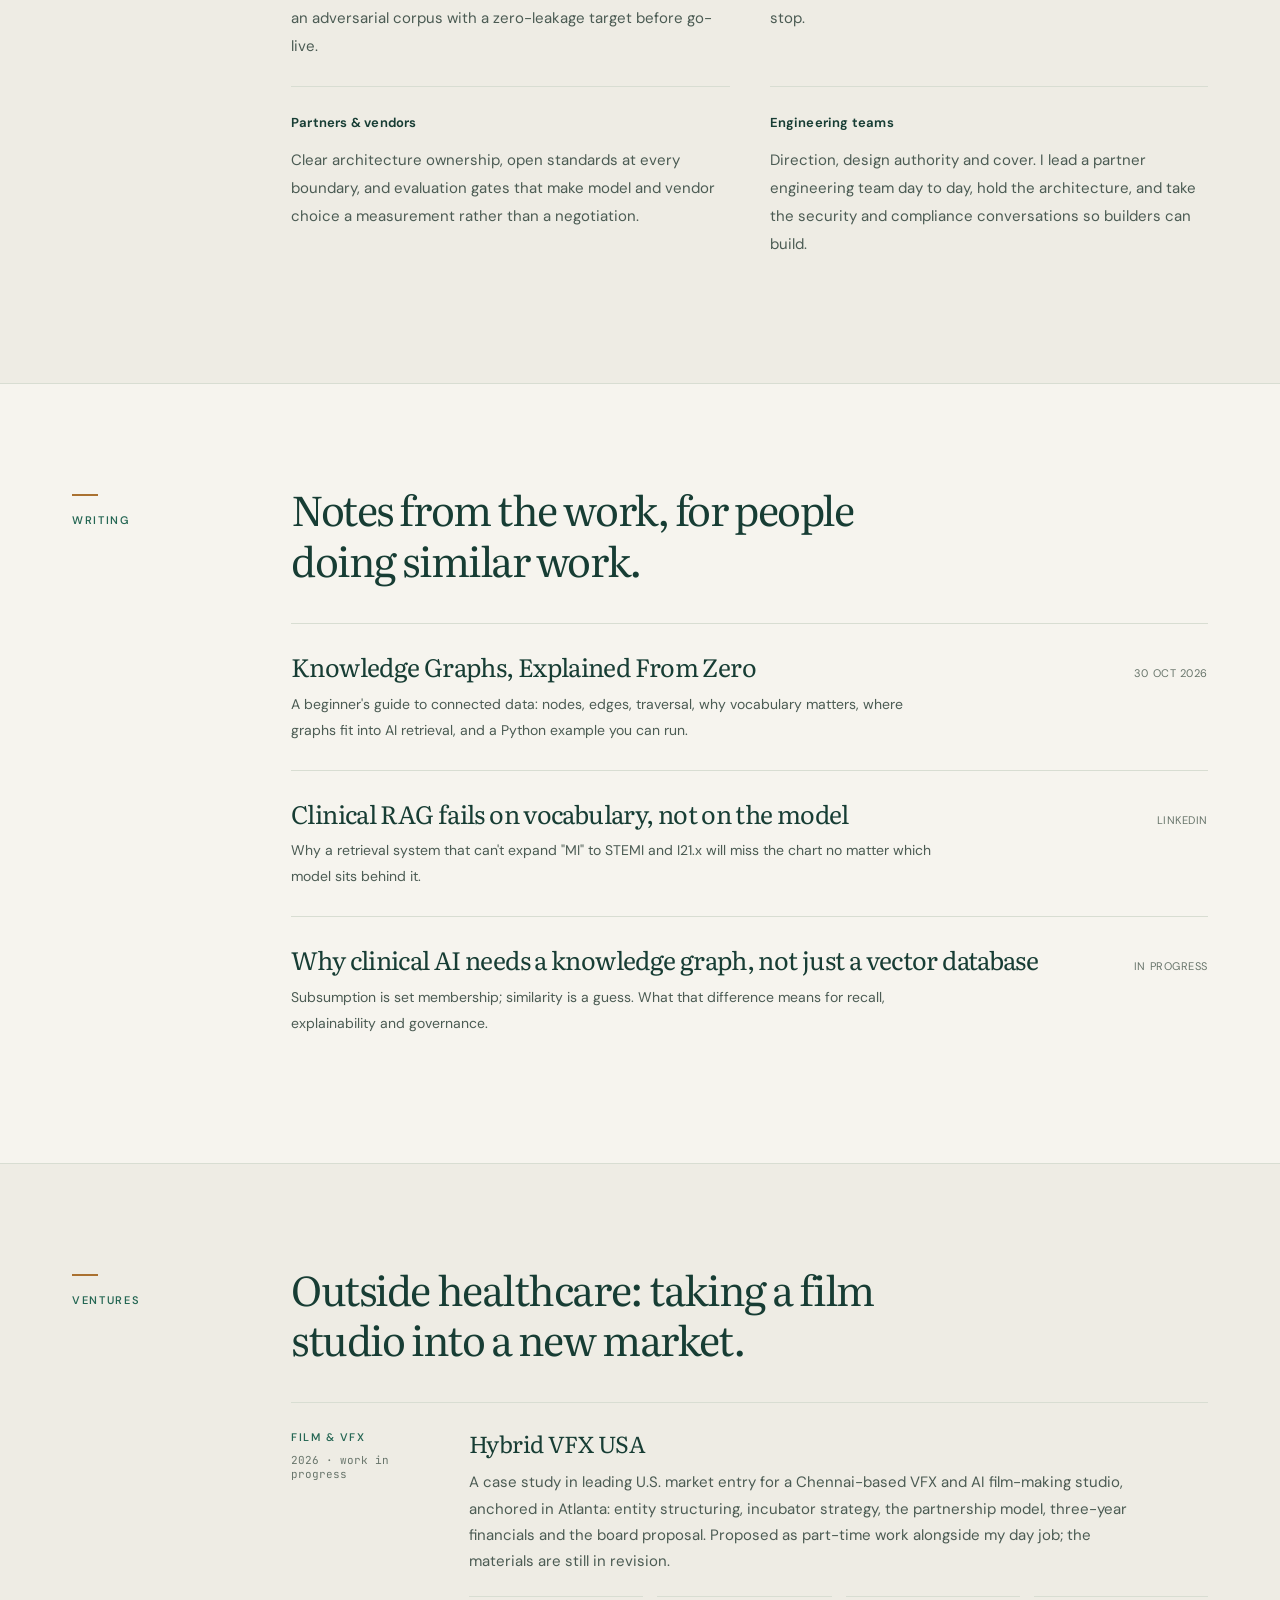
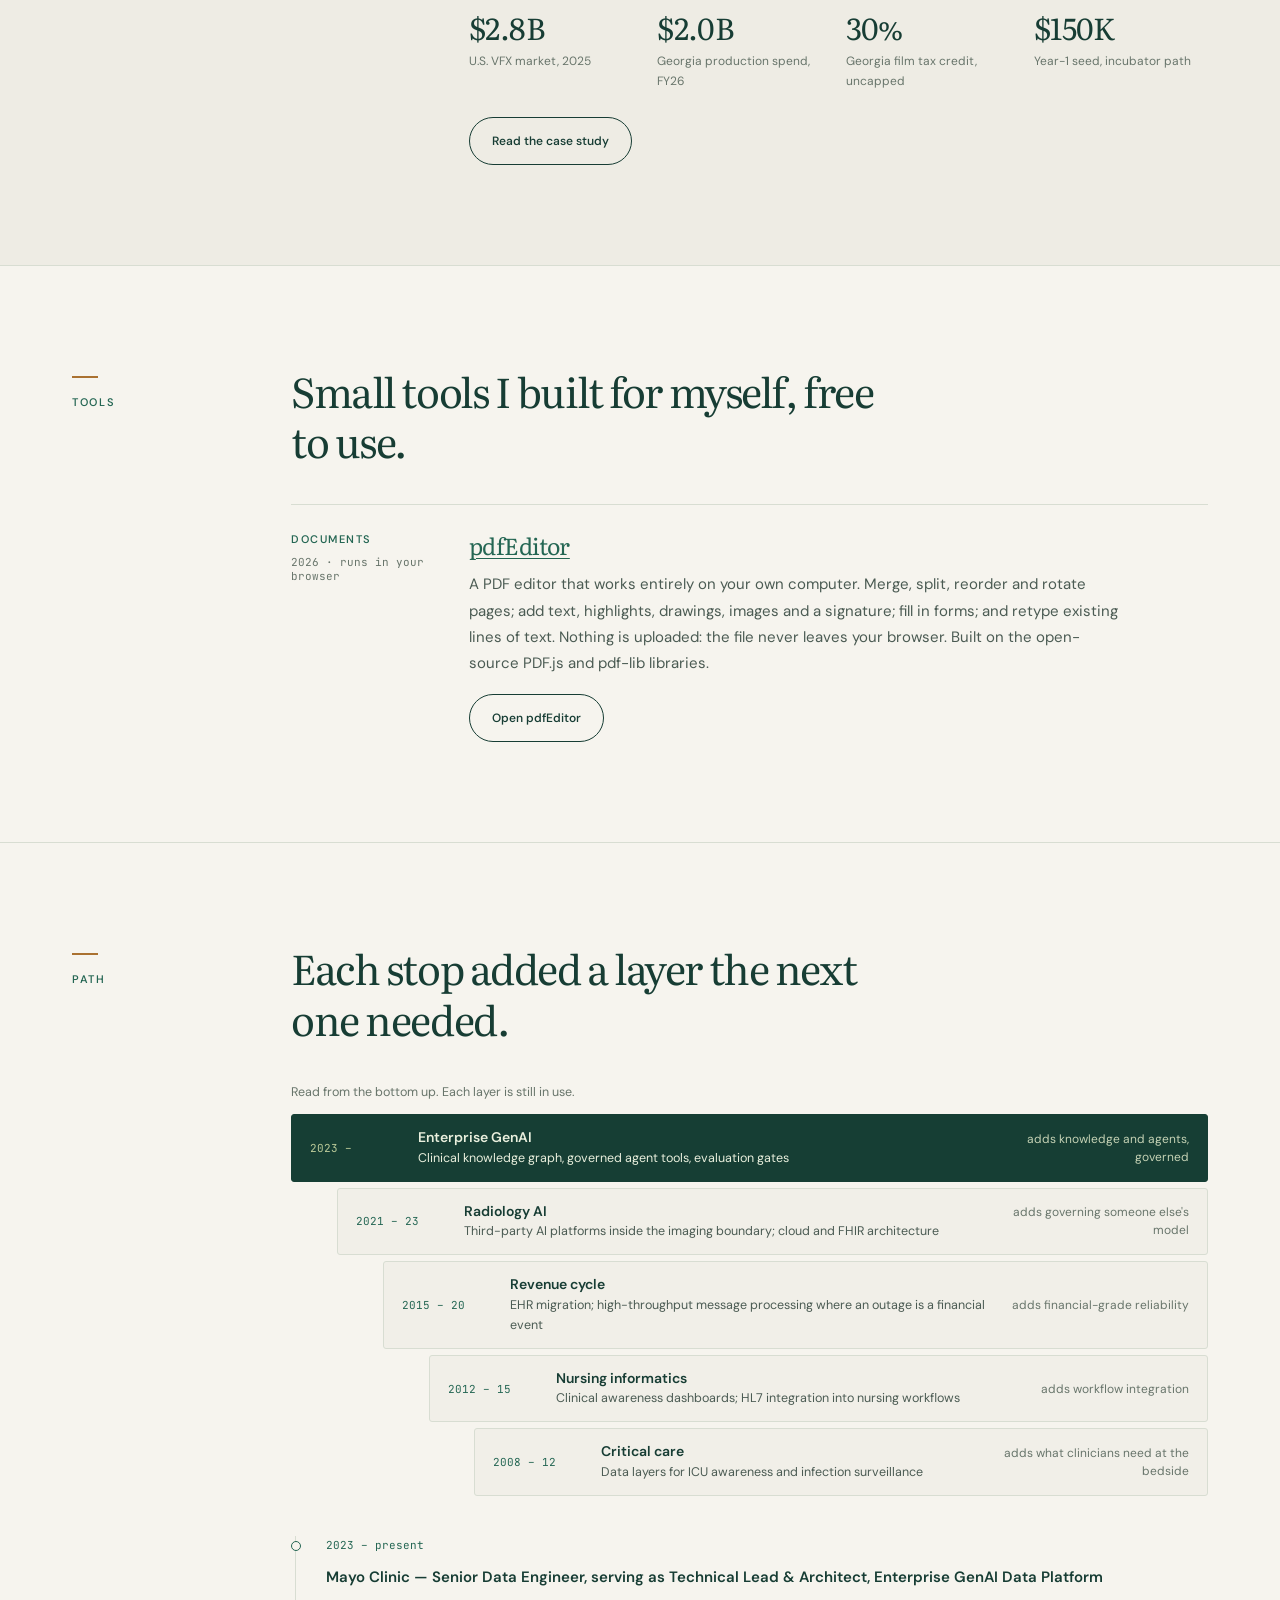
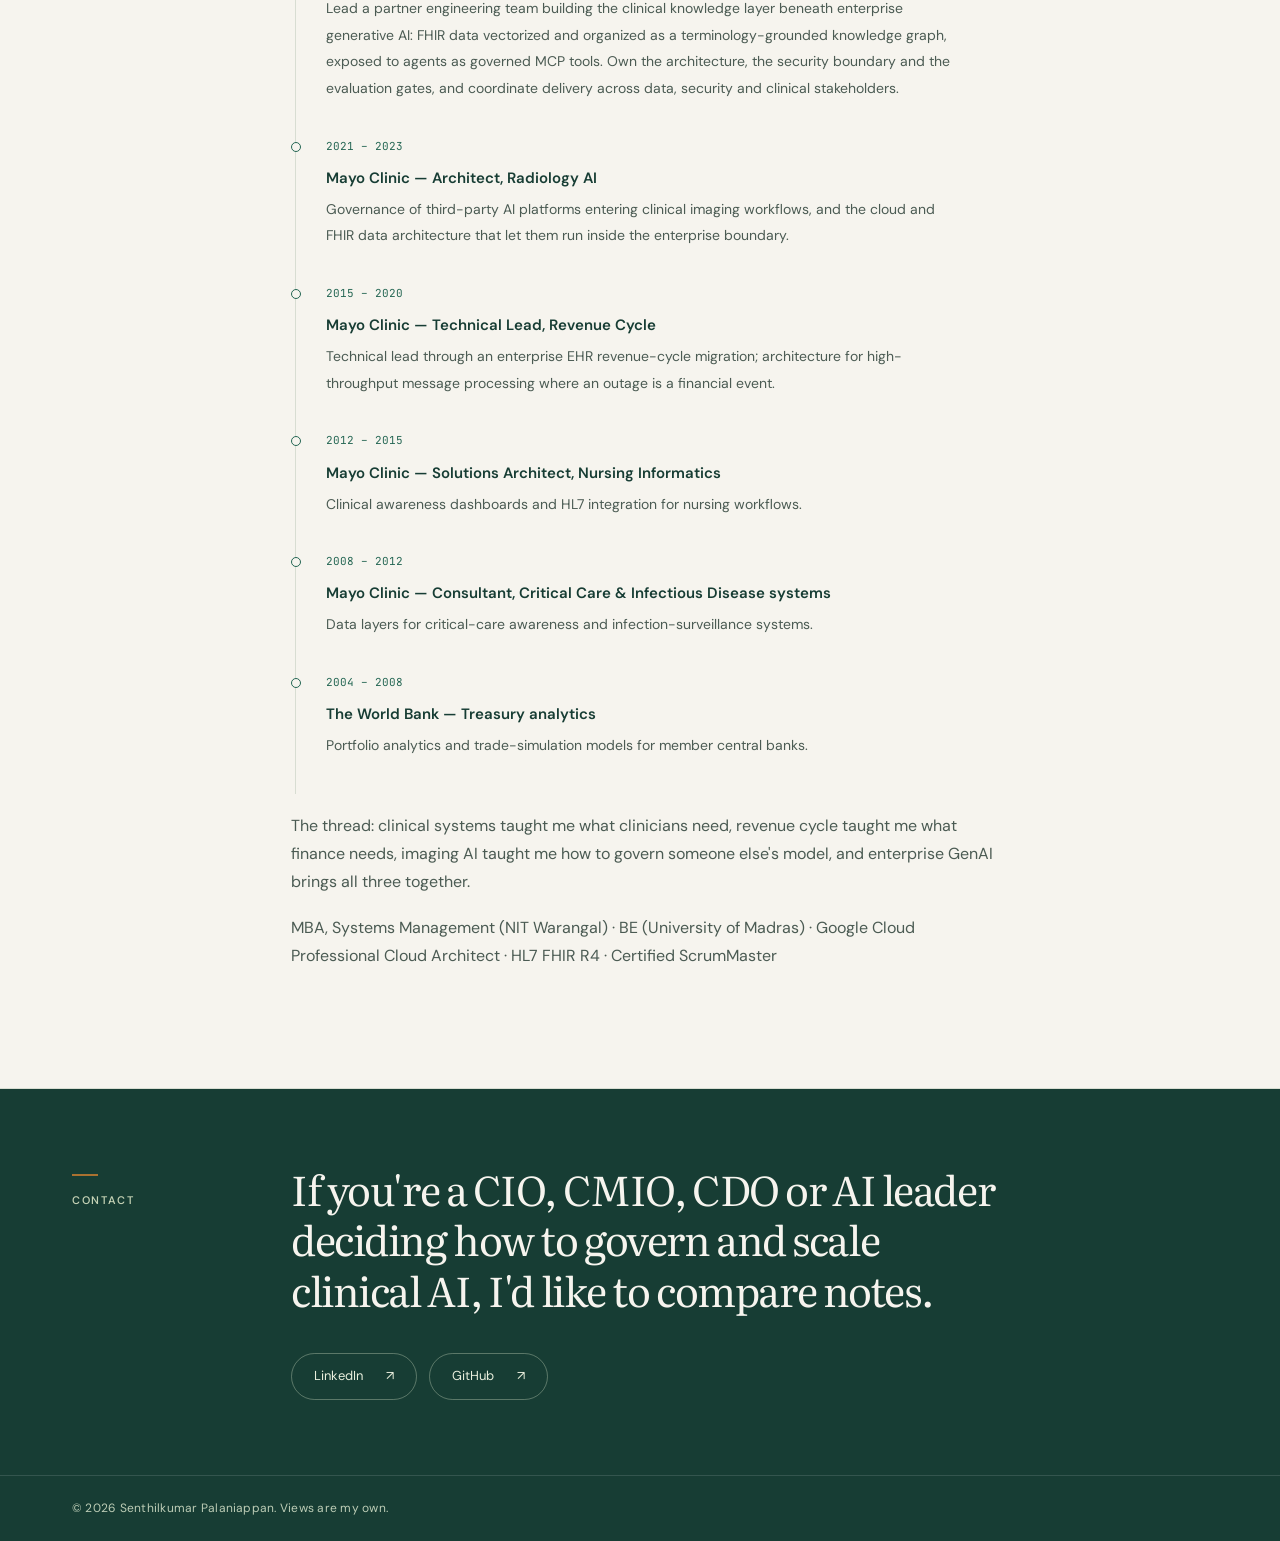
==== commit 93f5243d: "Tools section with pdfEditor, a browser-only PDF editor (v8) Adds a Tools section between Ventures a" ====
--- a/index.html
+++ b/index.html
@@ -321,7 +321,9 @@
 .vfacts span{display:block;margin-top:8px;font:400 12px/1.6 var(--sans);color:var(--mute)}
 @media(max-width:860px){.vfacts{grid-template-columns:repeat(2,minmax(0,1fr))}}
 .nav ul a{white-space:nowrap}
-@media(min-width:861px) and (max-width:1000px){.nav ul li:nth-child(4){display:none}}
+@media(min-width:861px) and (max-width:1100px){.nav ul li:nth-child(4){display:none}}
+@media(min-width:861px) and (max-width:920px){.nav ul li:nth-child(3){display:none}}
+@media(max-width:540px){.nav ul li:nth-child(4){display:none}}
 </style>
 </head>
 <body>
@@ -336,6 +338,7 @@
       <li><a href="#evidence">Evidence</a></li>
       <li><a href="#writing">Writing</a></li>
       <li><a href="#ventures">Ventures</a></li>
+      <li><a href="#tools">Tools</a></li>
       <li><a href="#path">Experience</a></li>
       <li><a href="#contact">Let’s connect ↗</a></li>
     </ul>
@@ -778,6 +781,23 @@
   </div>
 </section>
 
+<section id="tools">
+  <div class="wrap grid">
+    <div class="rail">Tools</div>
+    <div>
+      <h2>Small tools I built for myself, free to use.</h2>
+      <article class="sw-item">
+        <div class="k">Documents<span>2026 · runs in your browser</span></div>
+        <div>
+          <h3><a href="tools/pdfEditor/">pdfEditor</a></h3>
+          <p>A PDF editor that works entirely on your own computer. Merge, split, reorder and rotate pages; add text, highlights, drawings, images and a signature; fill in forms; and retype existing lines of text. Nothing is uploaded: the file never leaves your browser. Built on the open-source PDF.js and pdf-lib libraries.</p>
+          <a class="btn" href="tools/pdfEditor/">Open pdfEditor</a>
+        </div>
+      </article>
+    </div>
+  </div>
+</section>
+
 <section id="path">
   <div class="wrap grid">
     <div class="rail">Path</div>
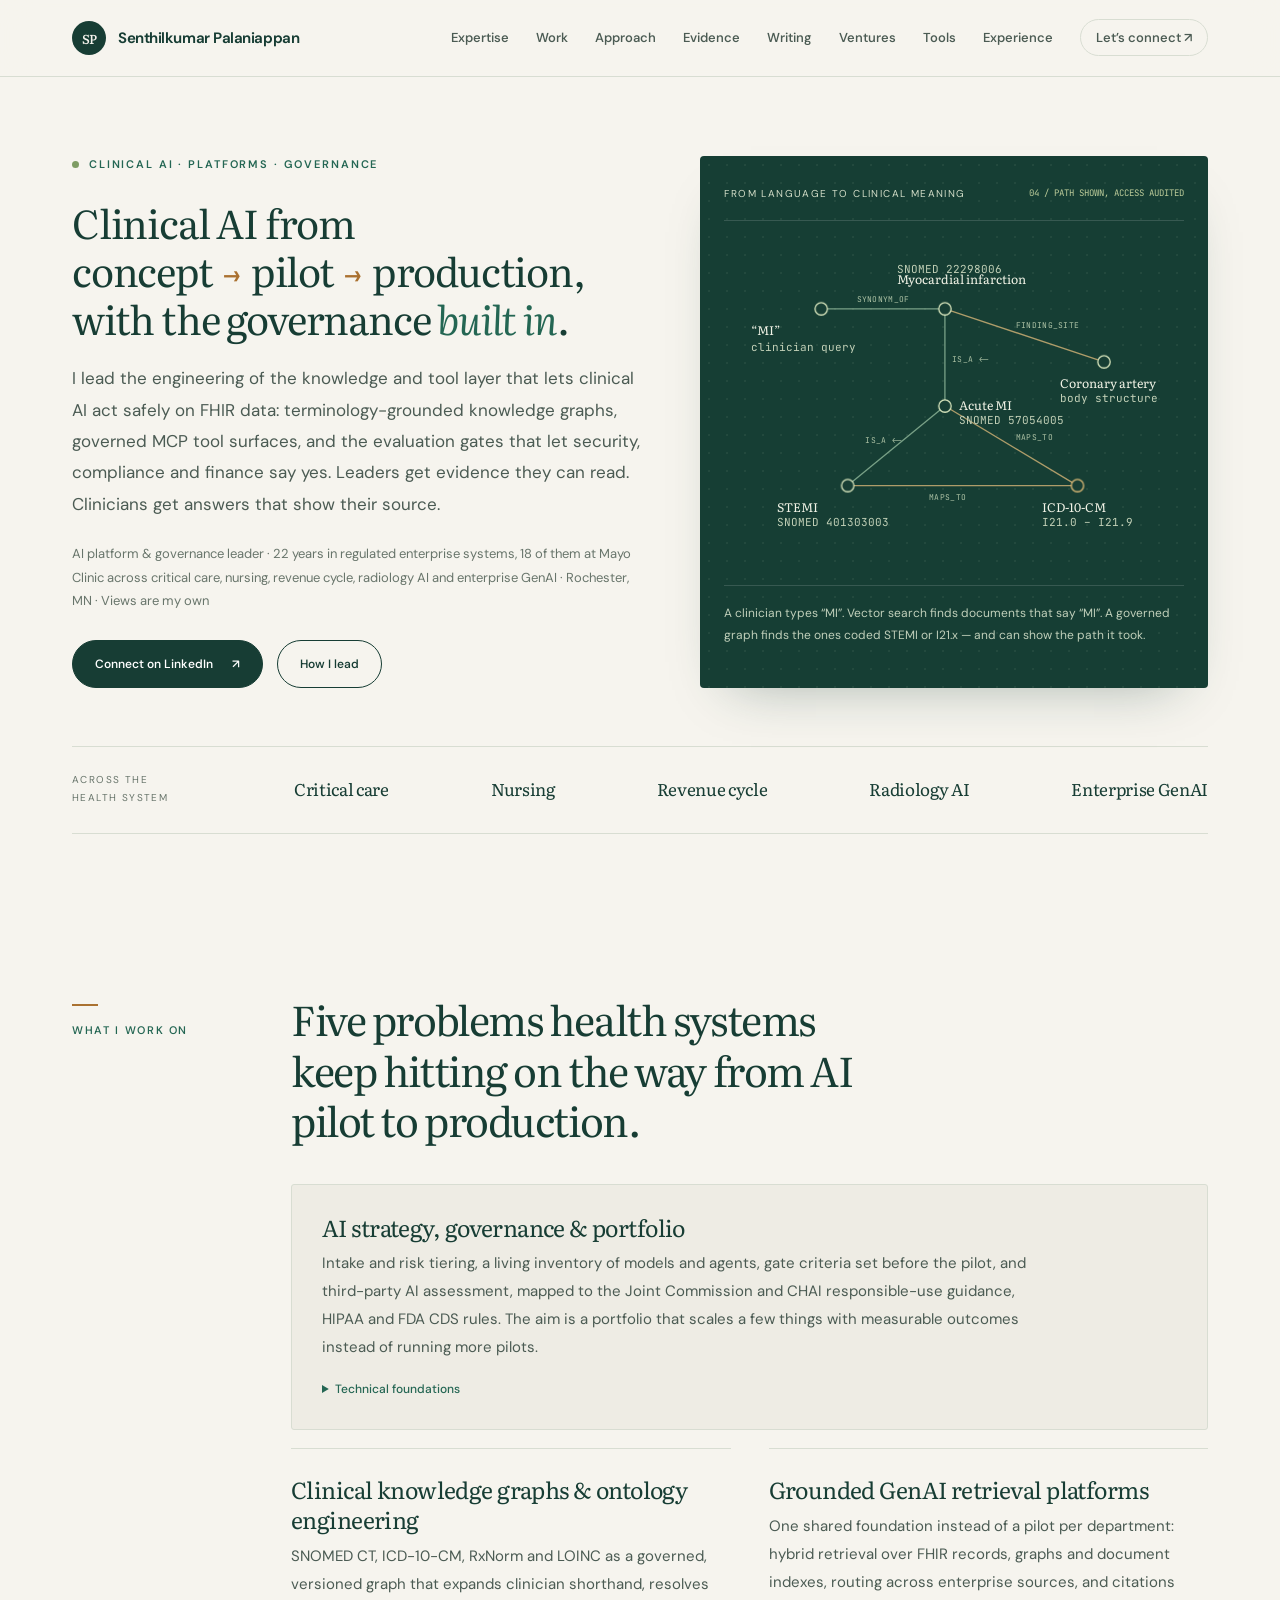
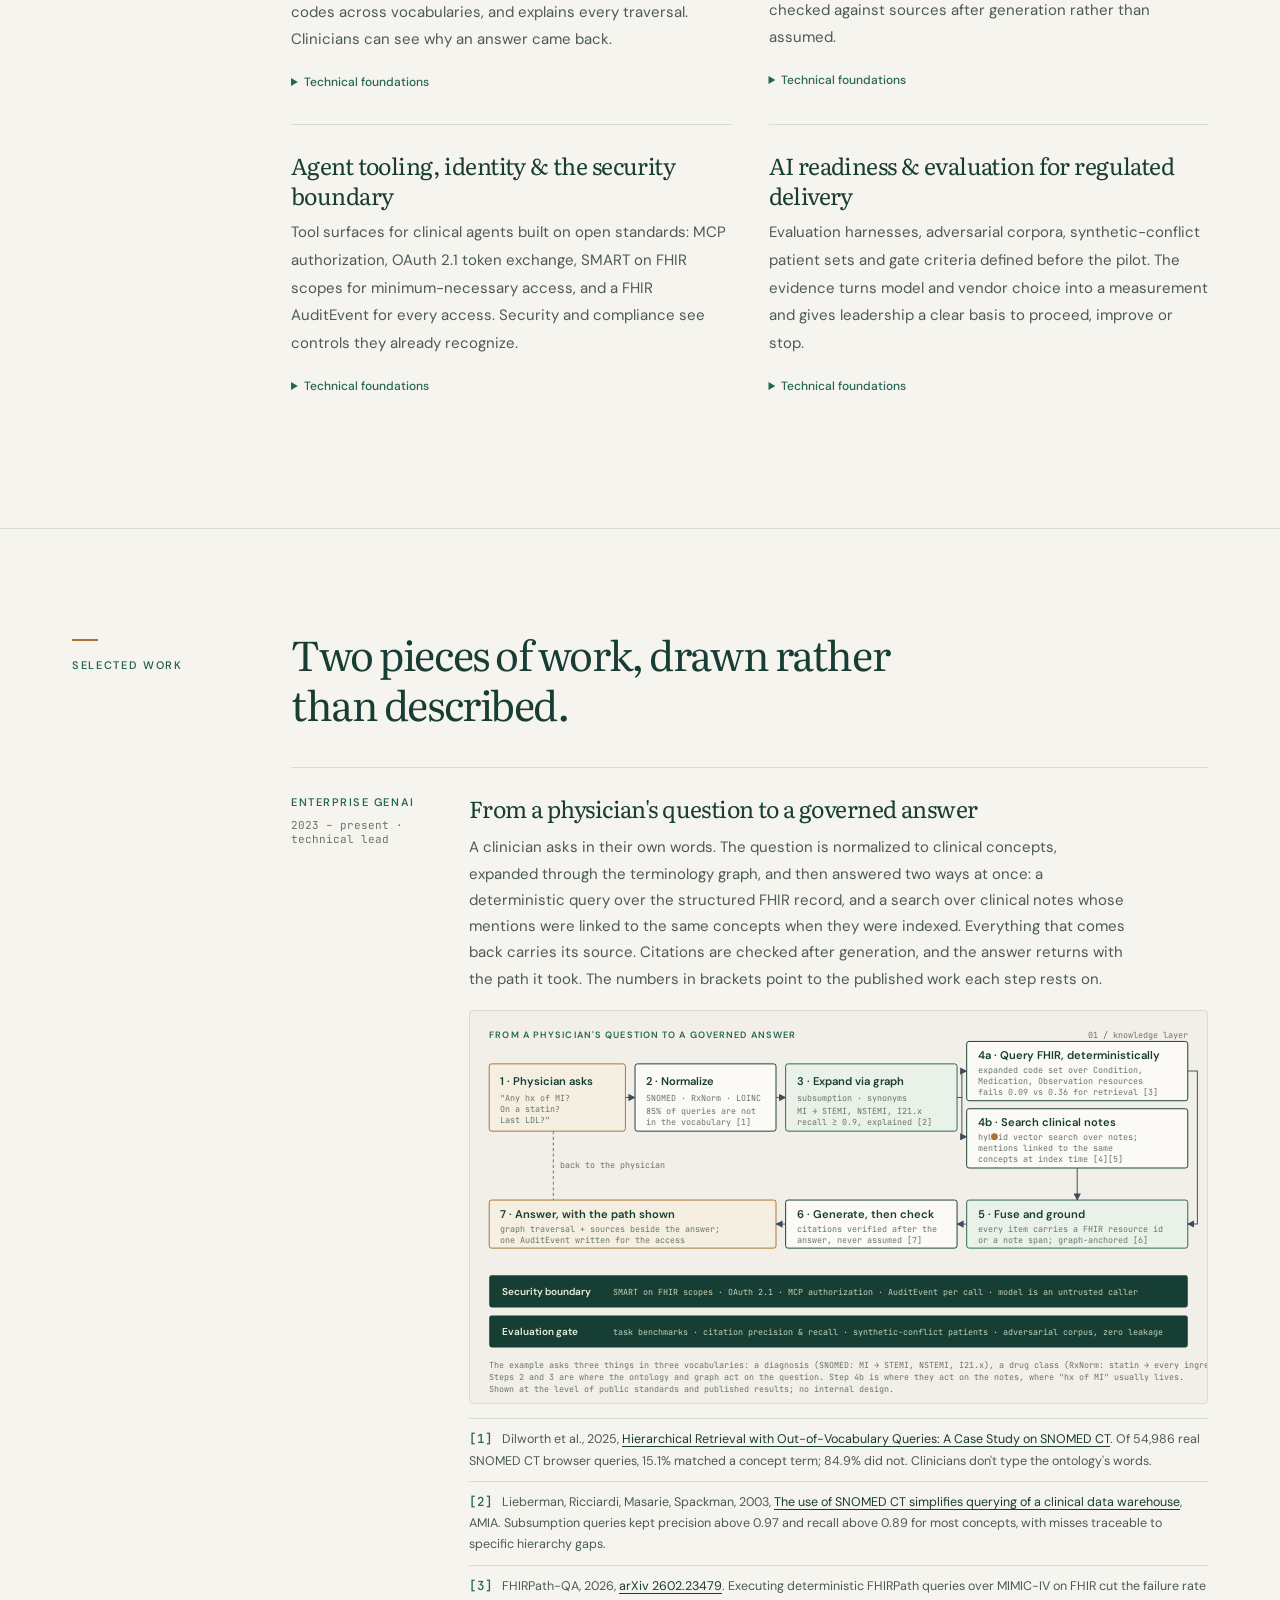
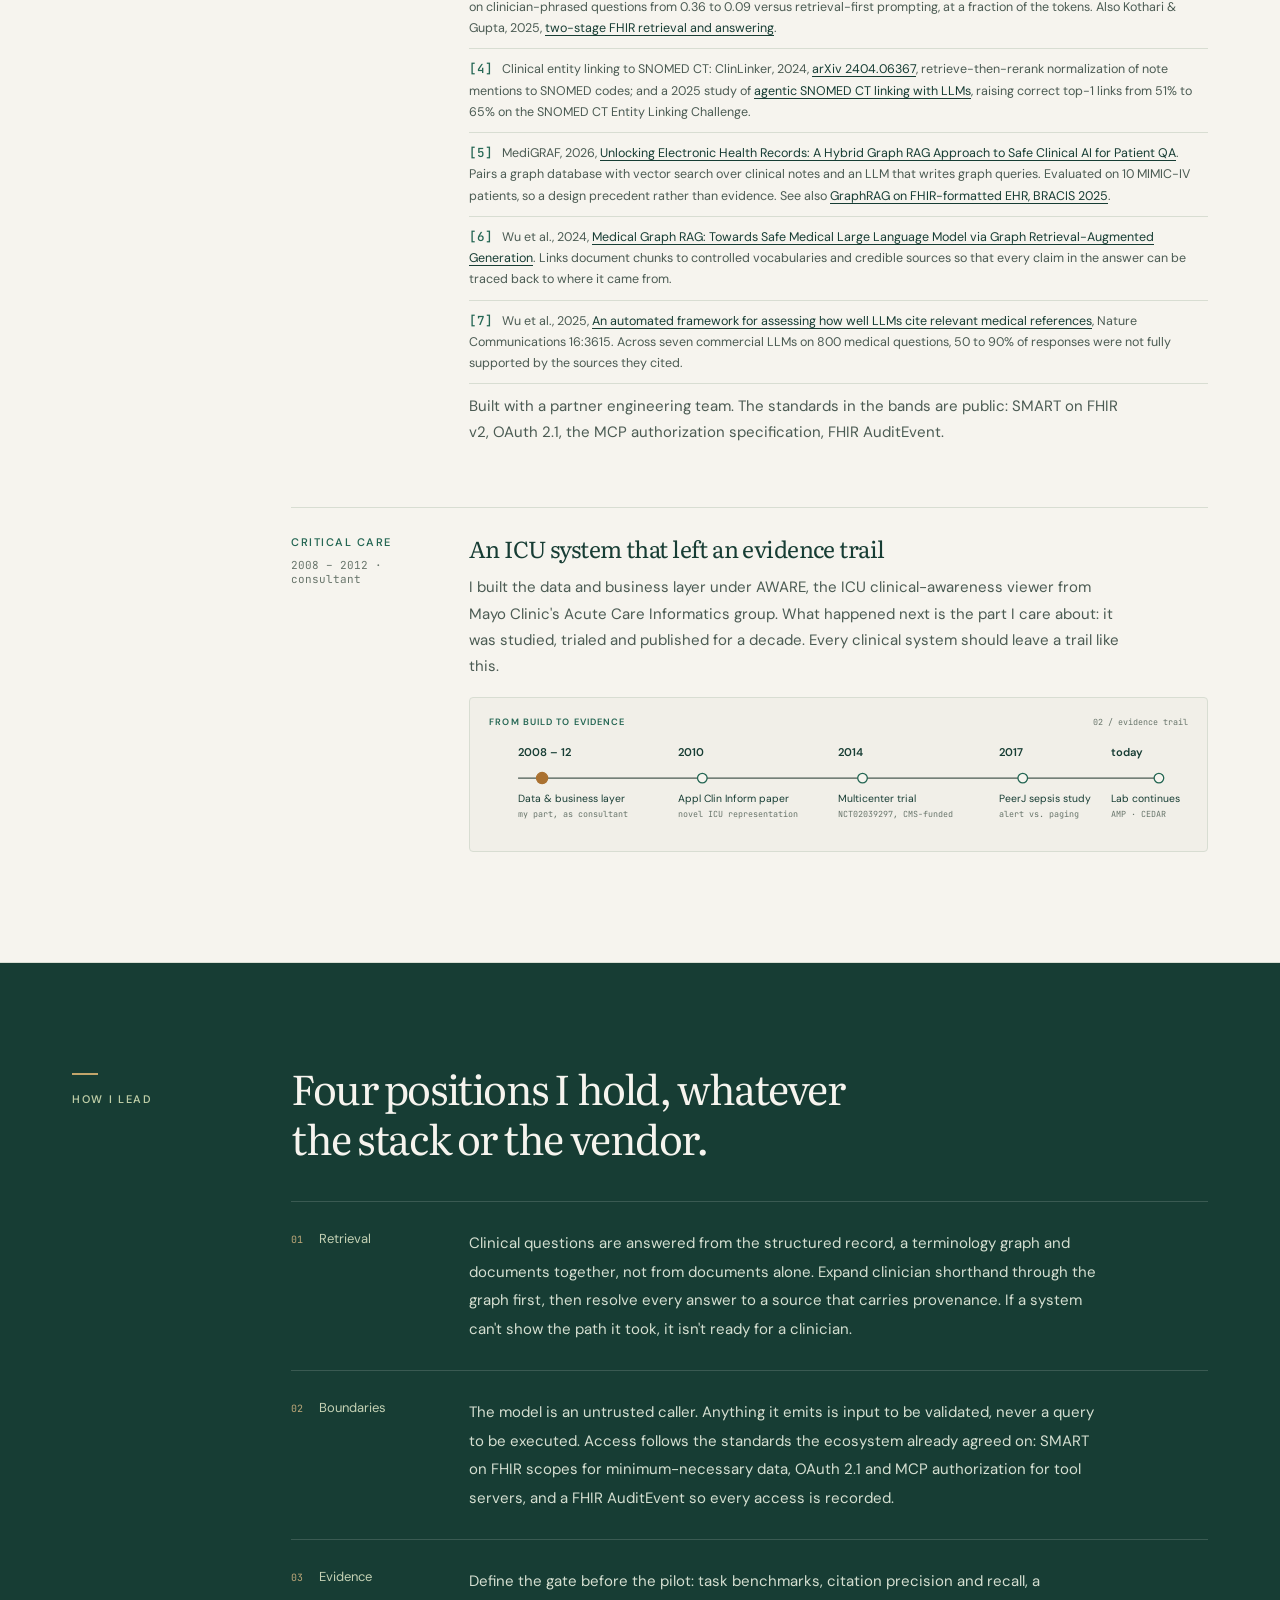
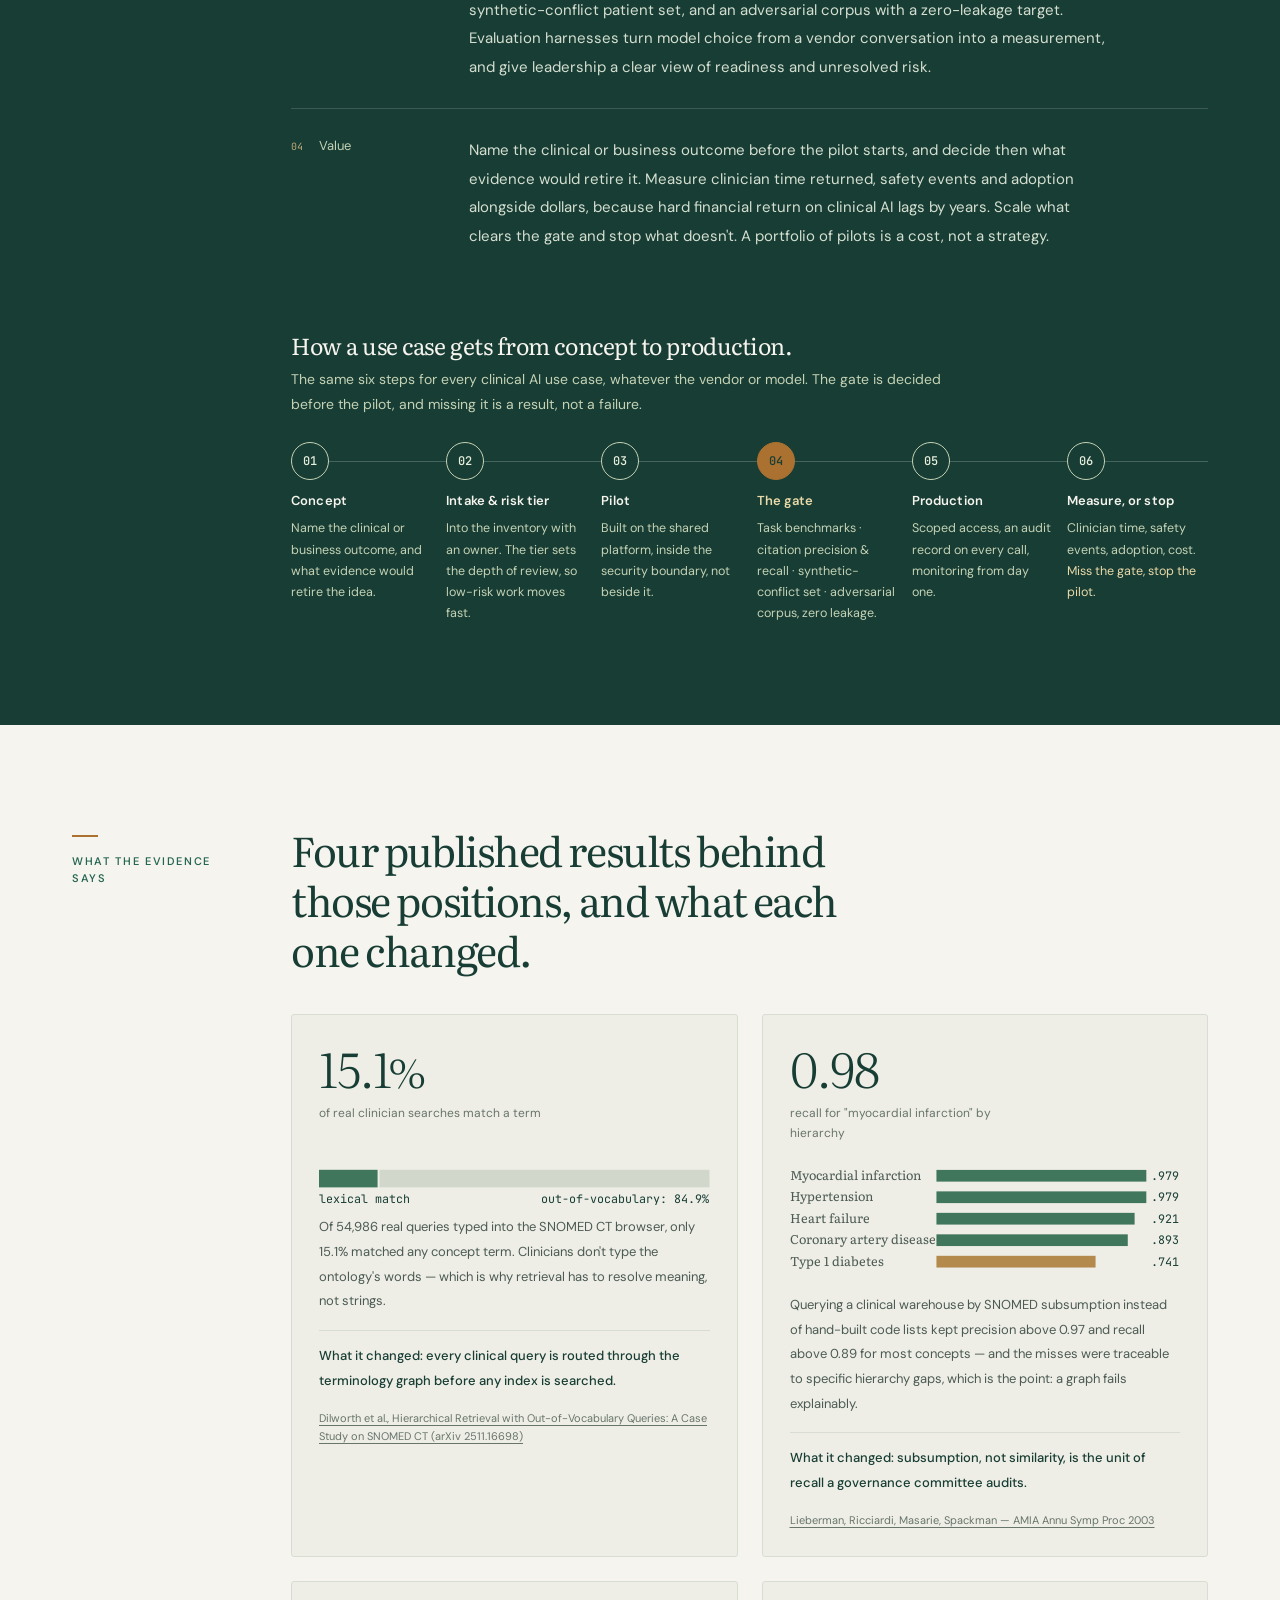
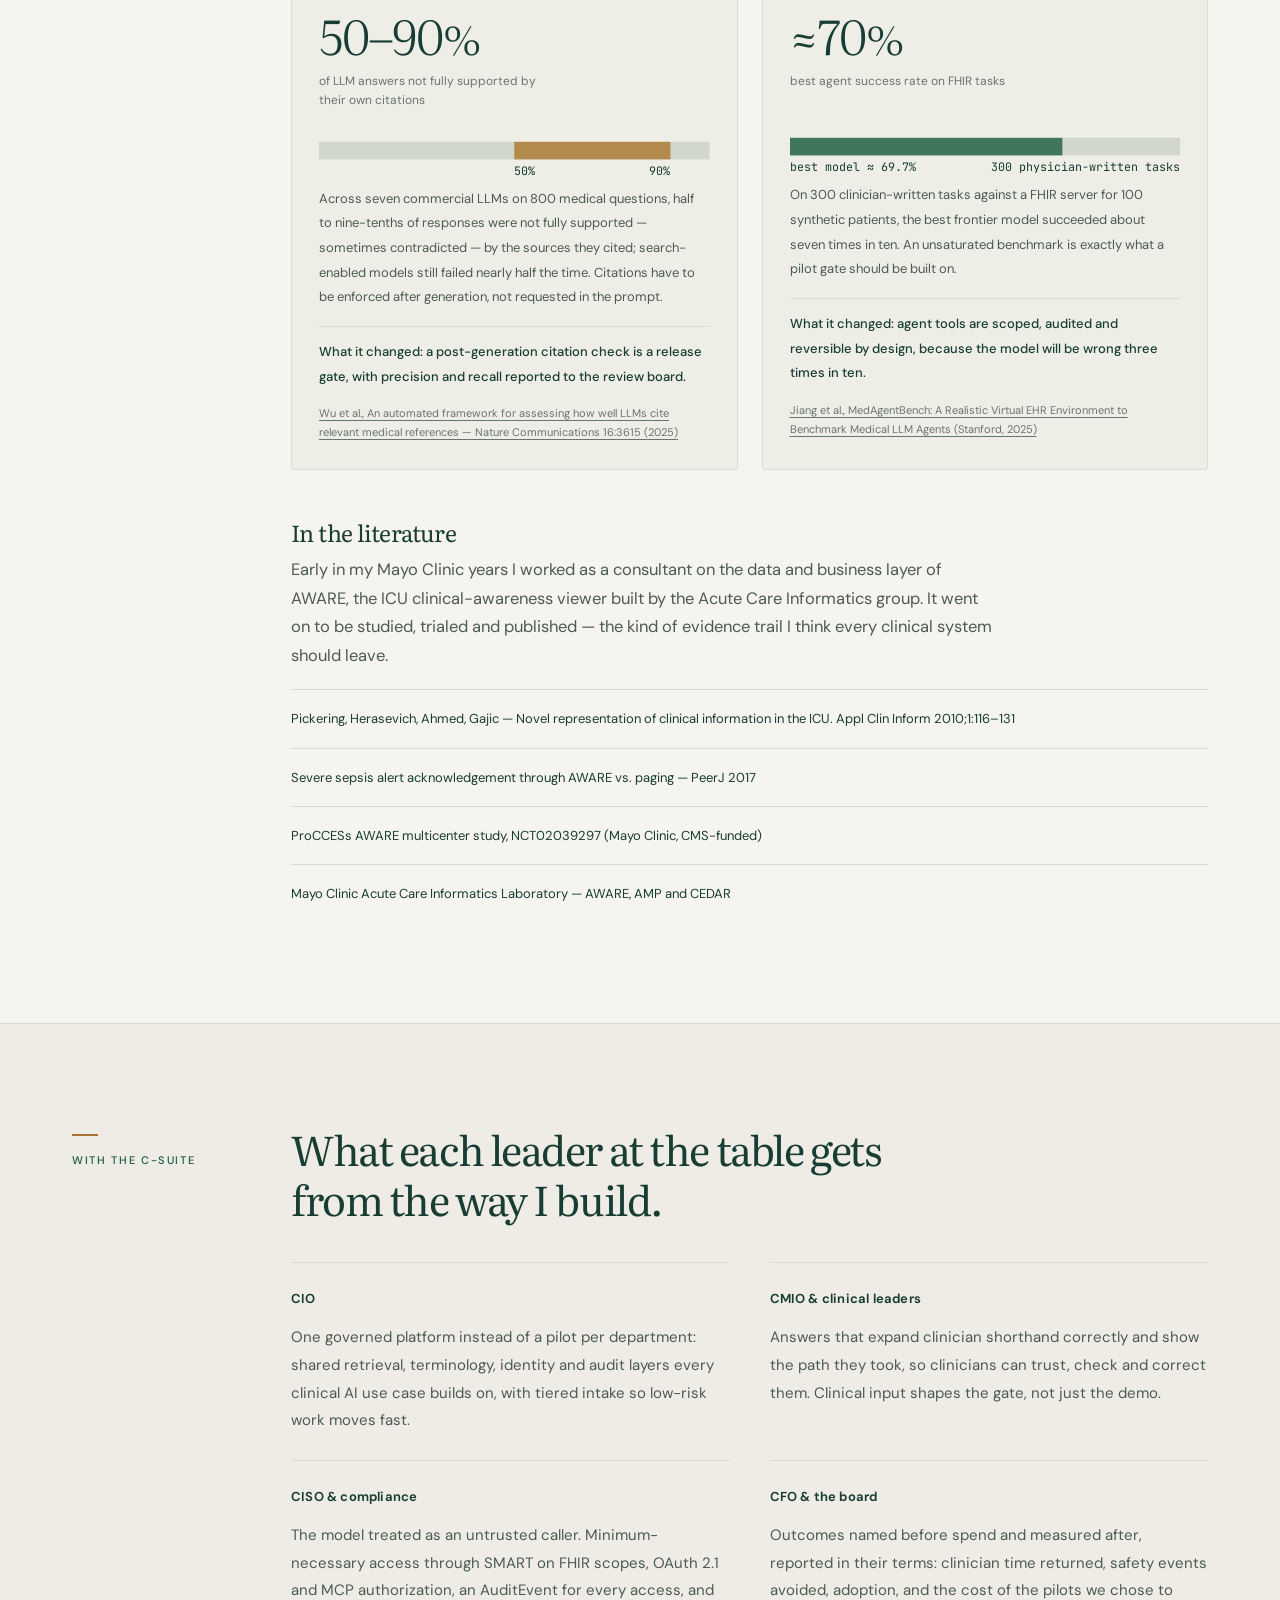
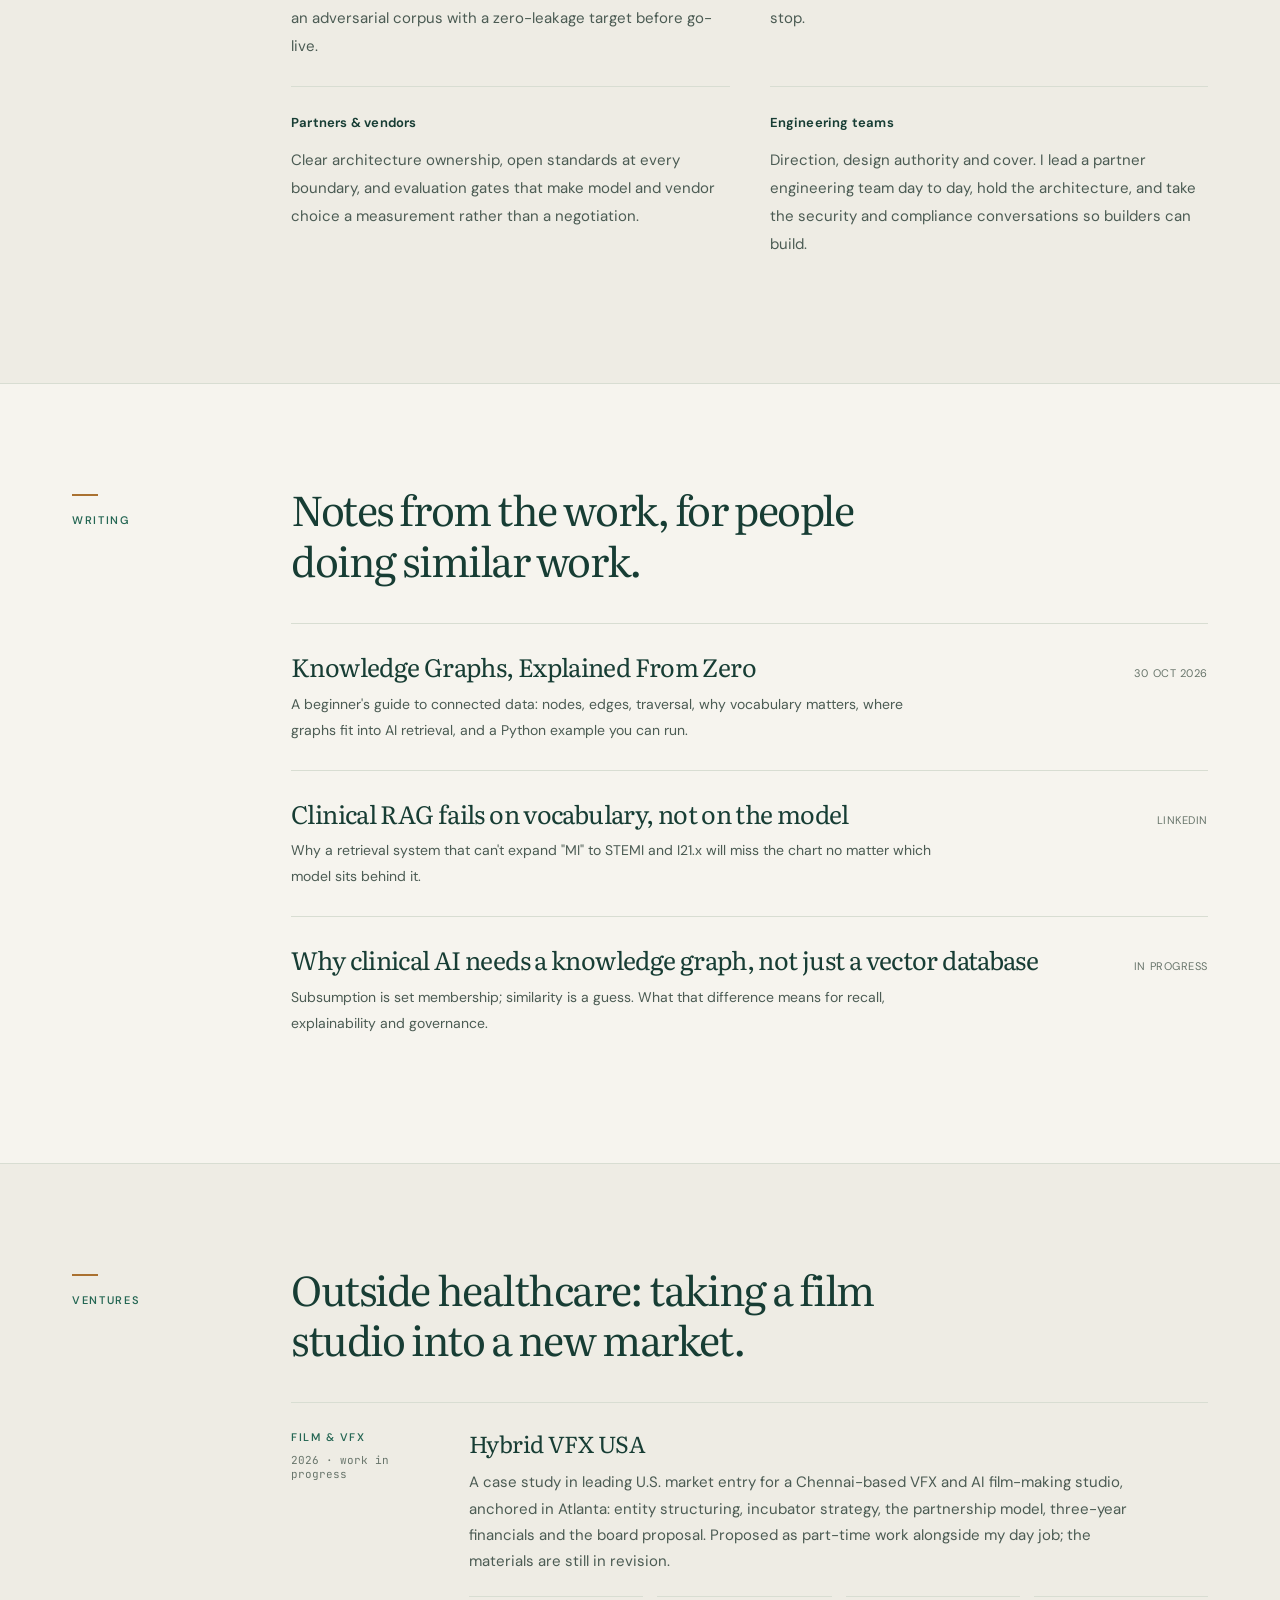
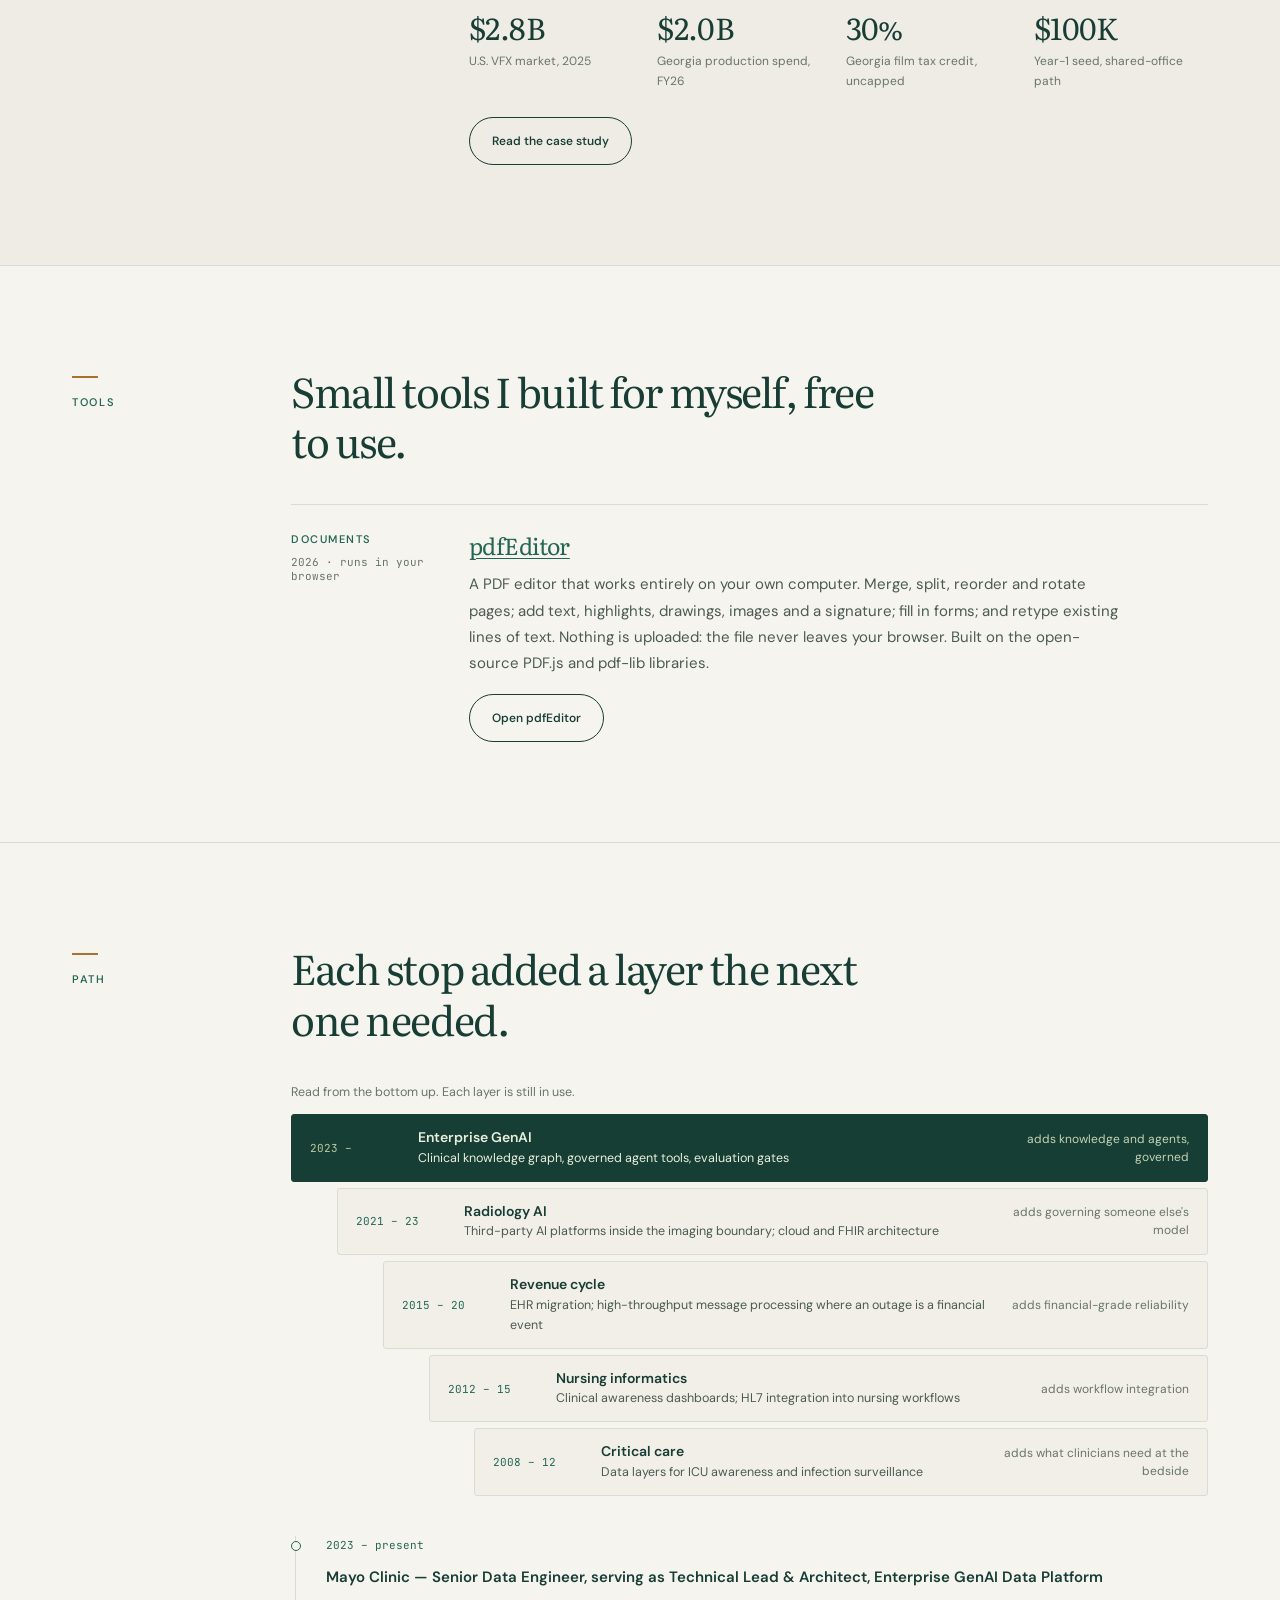
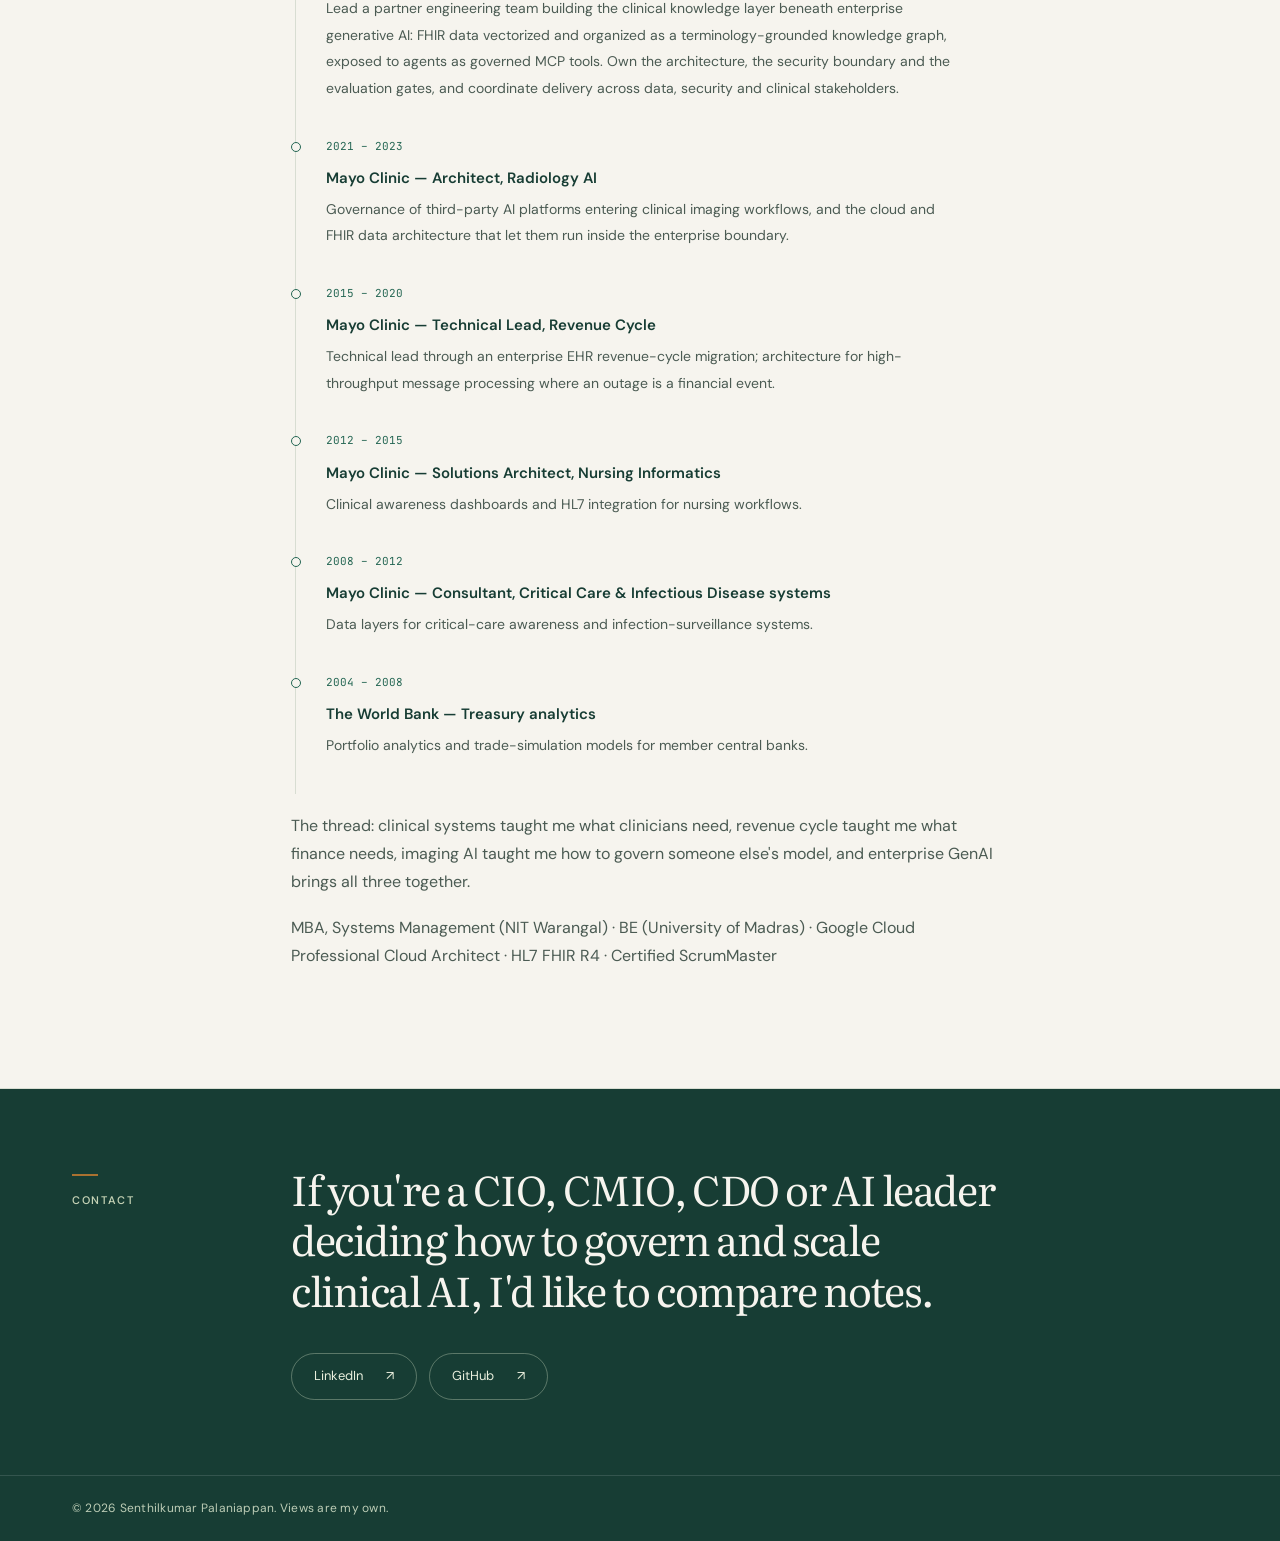
==== commit 48217b84: "Hybrid VFX USA: Year-1 ask reset to $100K on the shared-office path Financials section rewritten wit" ====
--- a/index.html
+++ b/index.html
@@ -772,7 +772,7 @@
             <li><b>$2.8B</b><span>U.S. VFX market, 2025</span></li>
             <li><b>$2.0B</b><span>Georgia production spend, FY26</span></li>
             <li><b>30%</b><span>Georgia film tax credit, uncapped</span></li>
-            <li><b>$150K</b><span>Year-1 seed, incubator path</span></li>
+            <li><b>$100K</b><span>Year-1 seed, shared-office path</span></li>
           </ul>
           <a class="btn" href="ventures/hybrid-vfx-usa.html">Read the case study</a>
         </div>
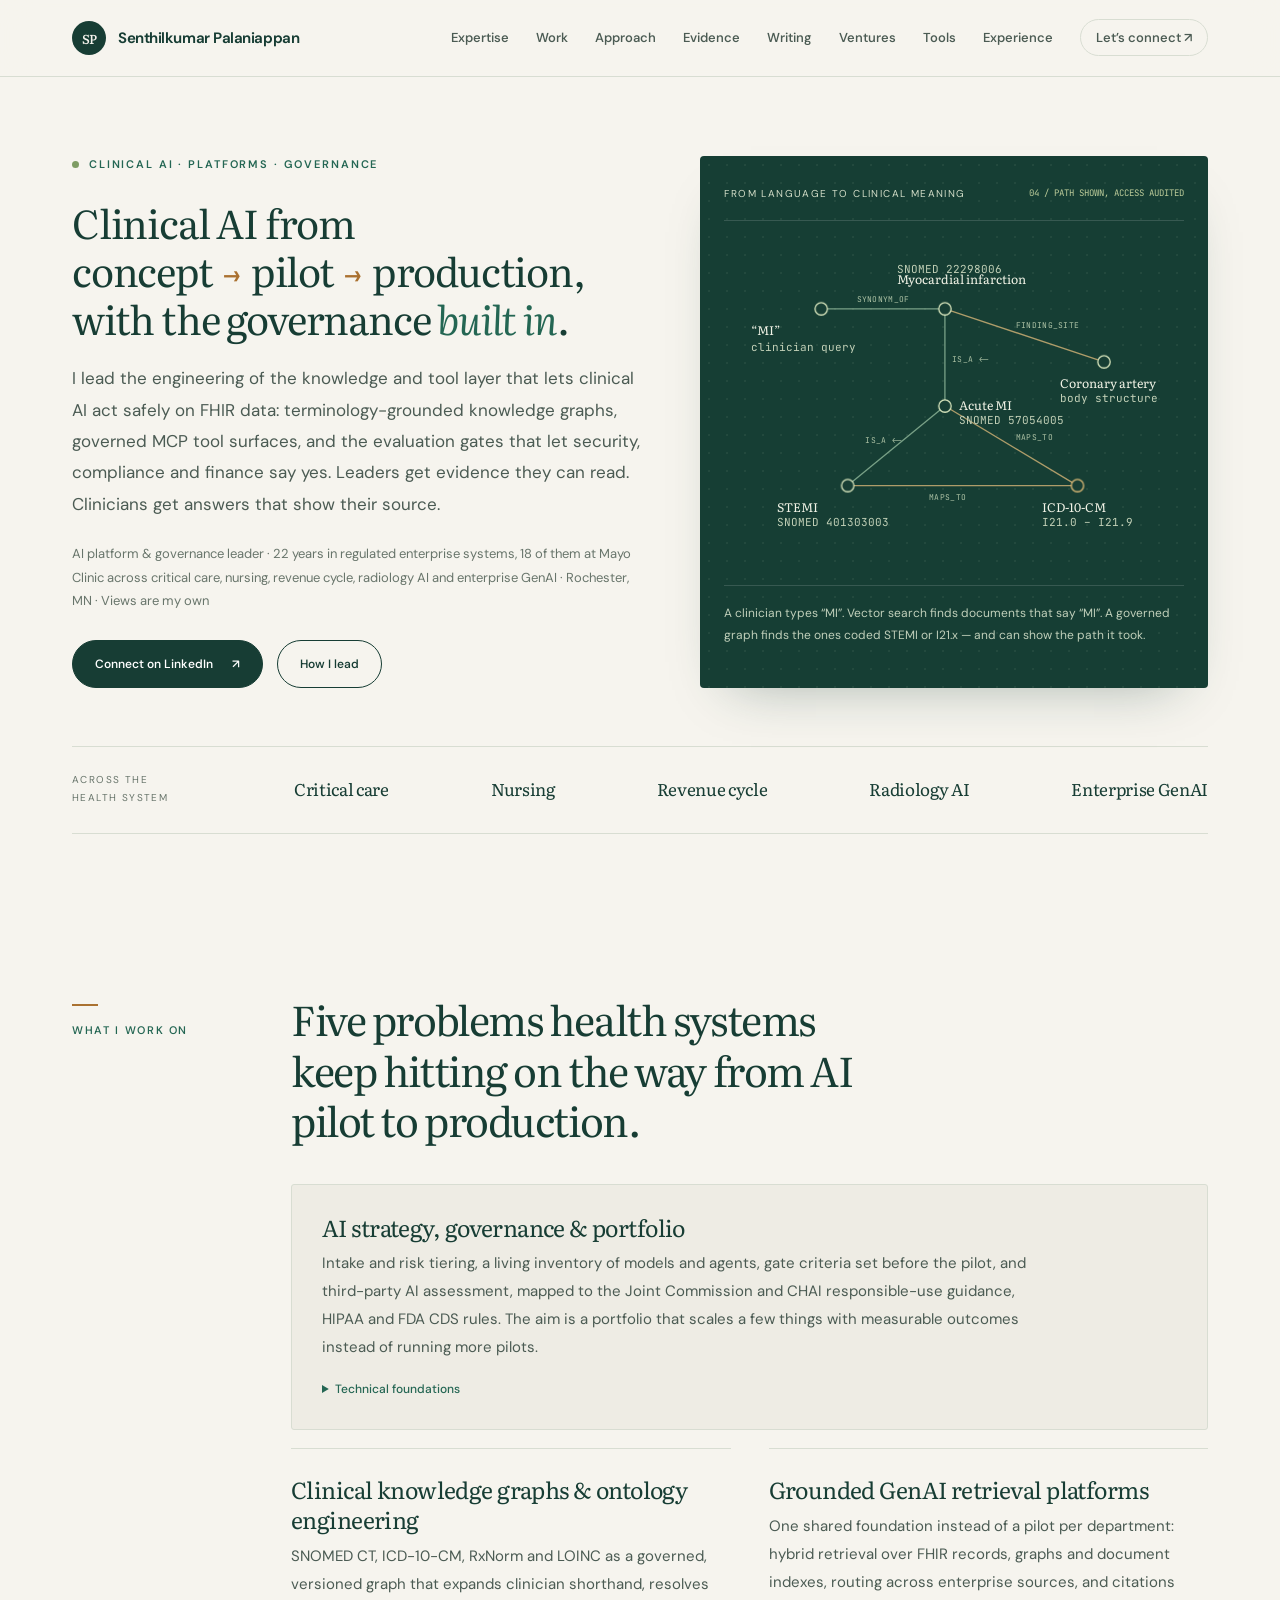
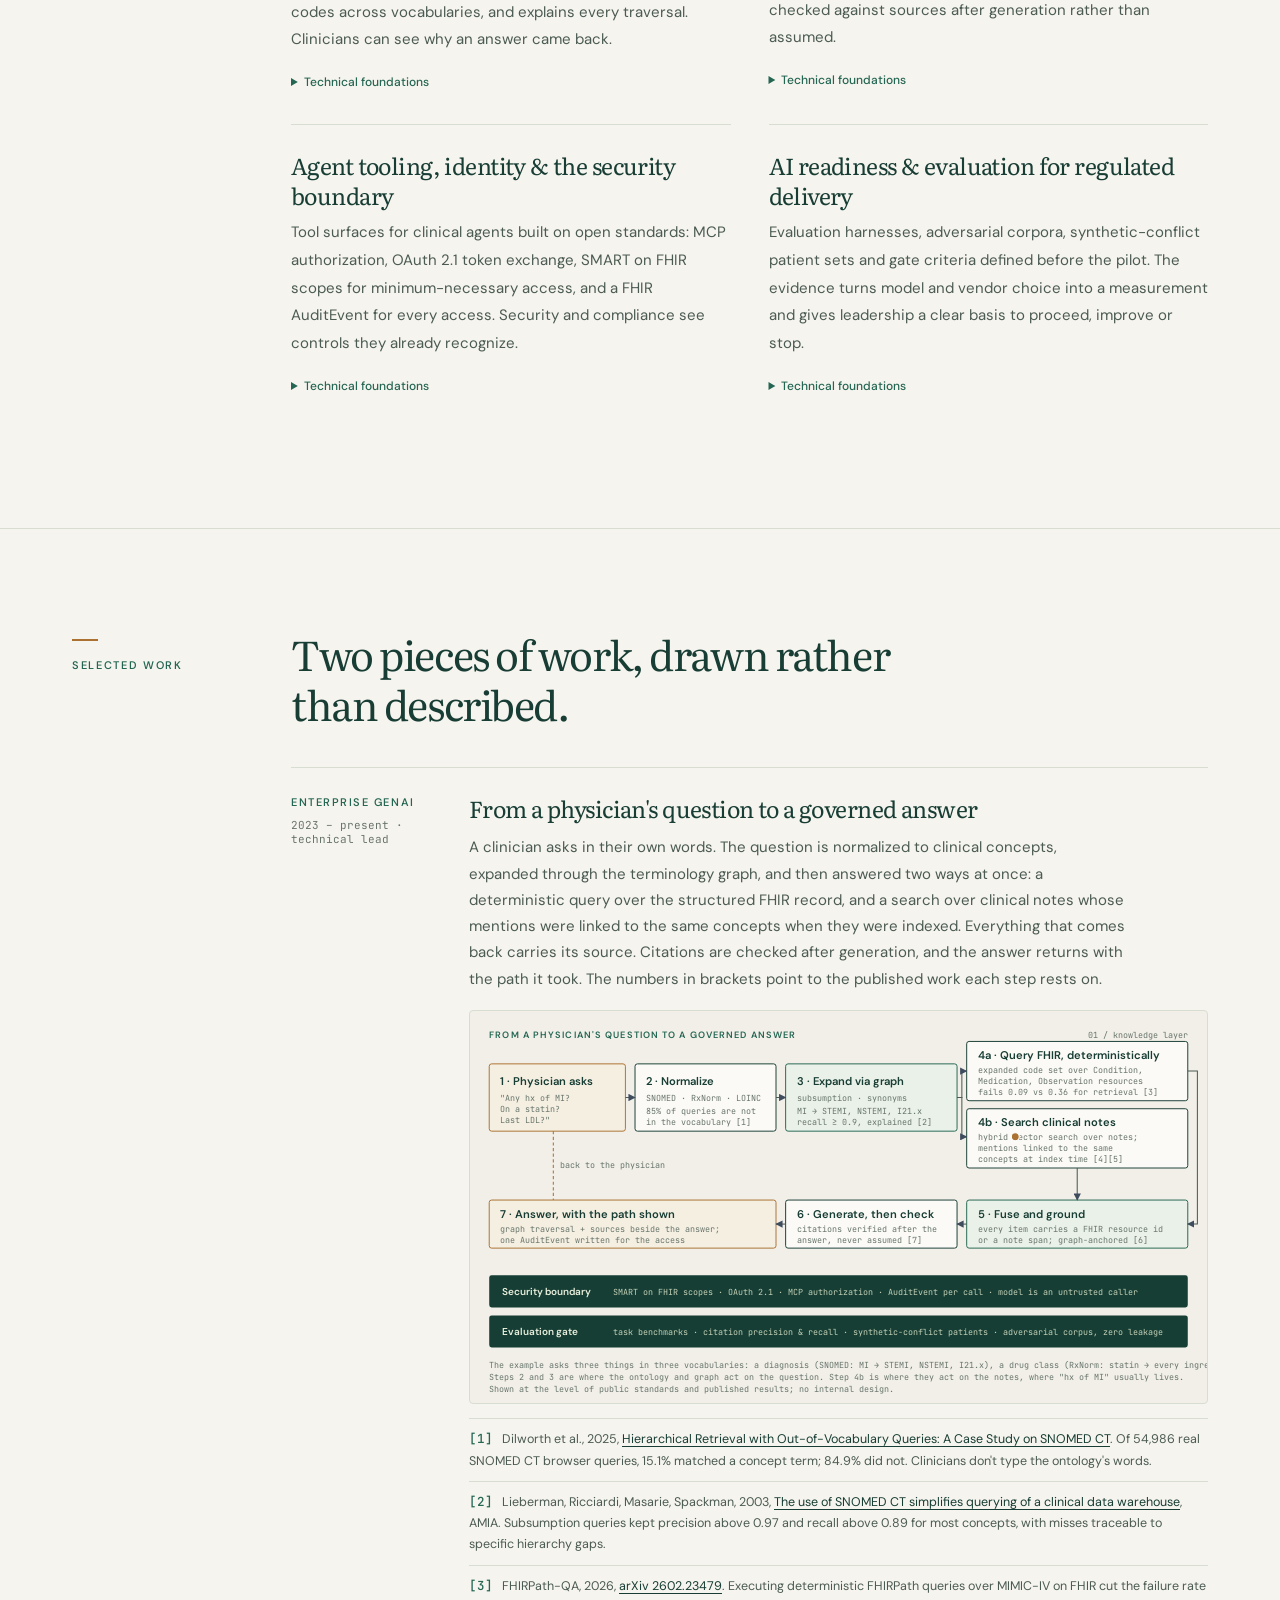
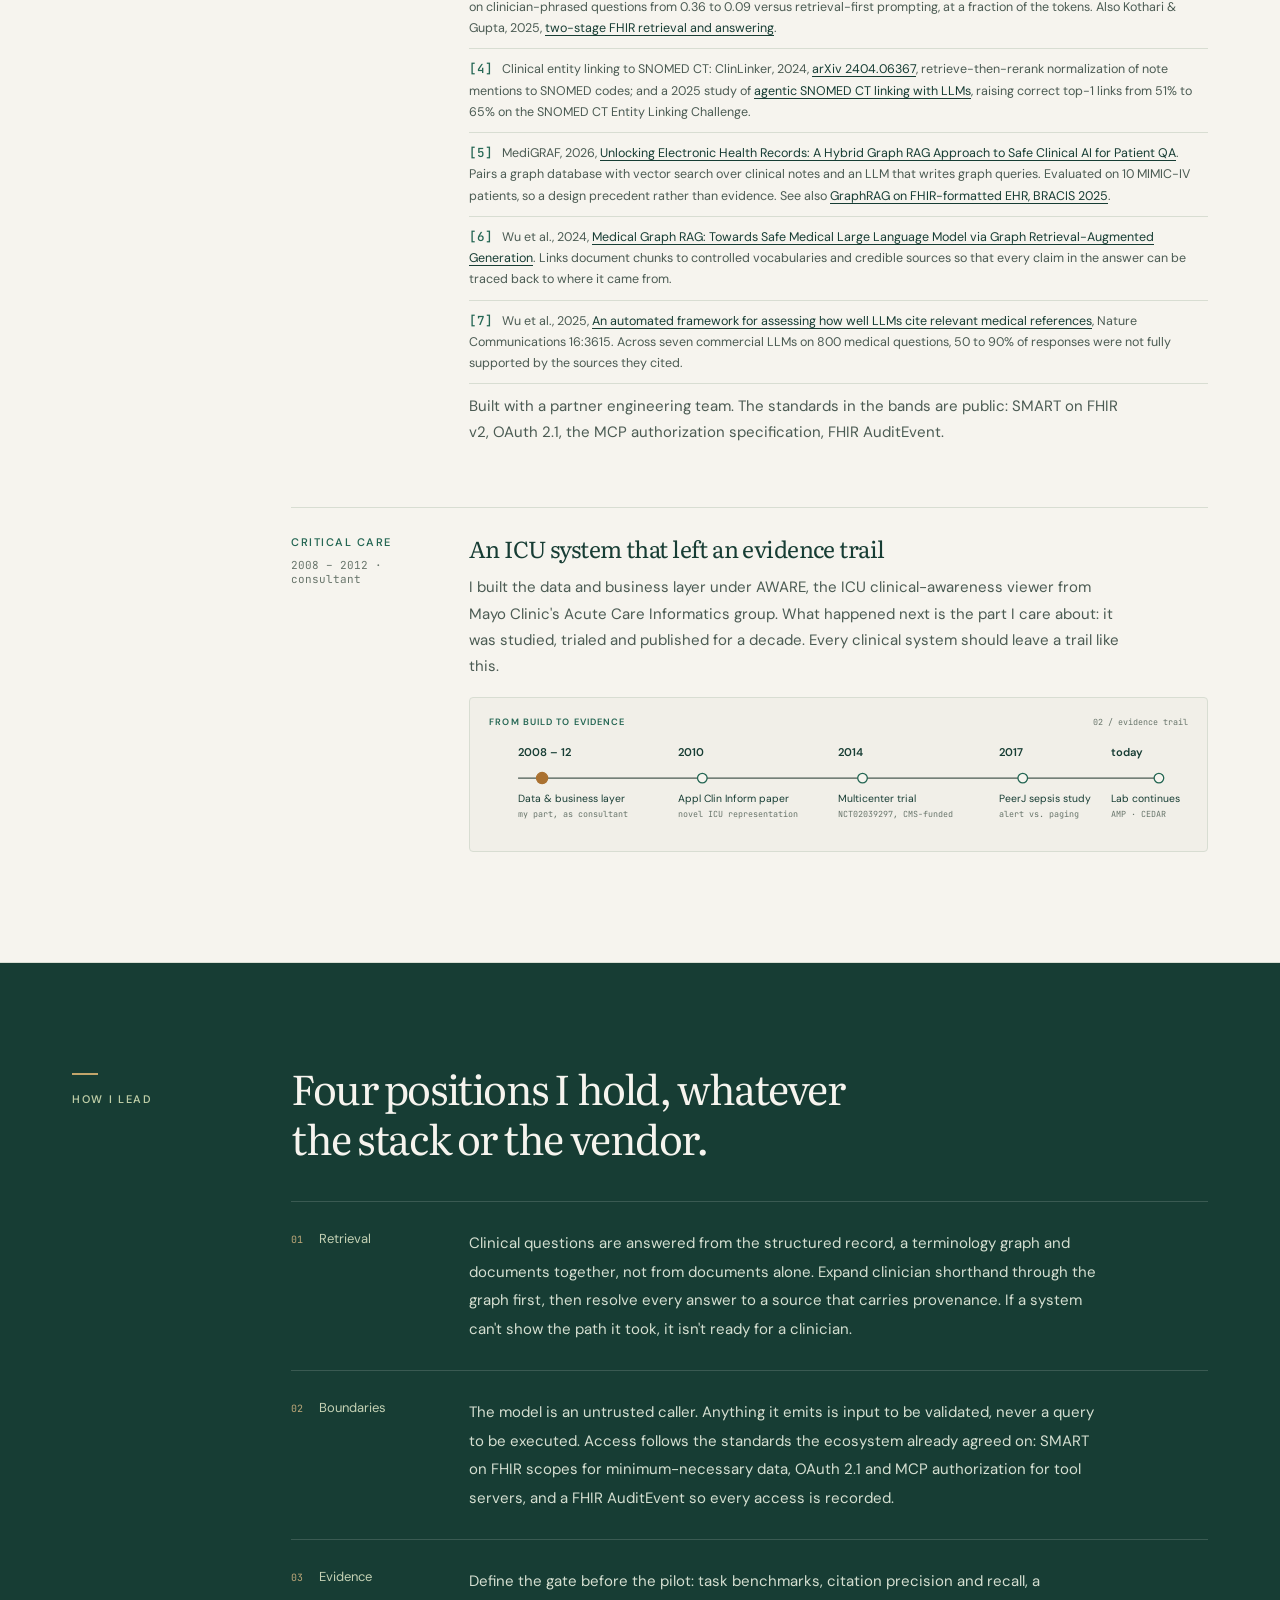
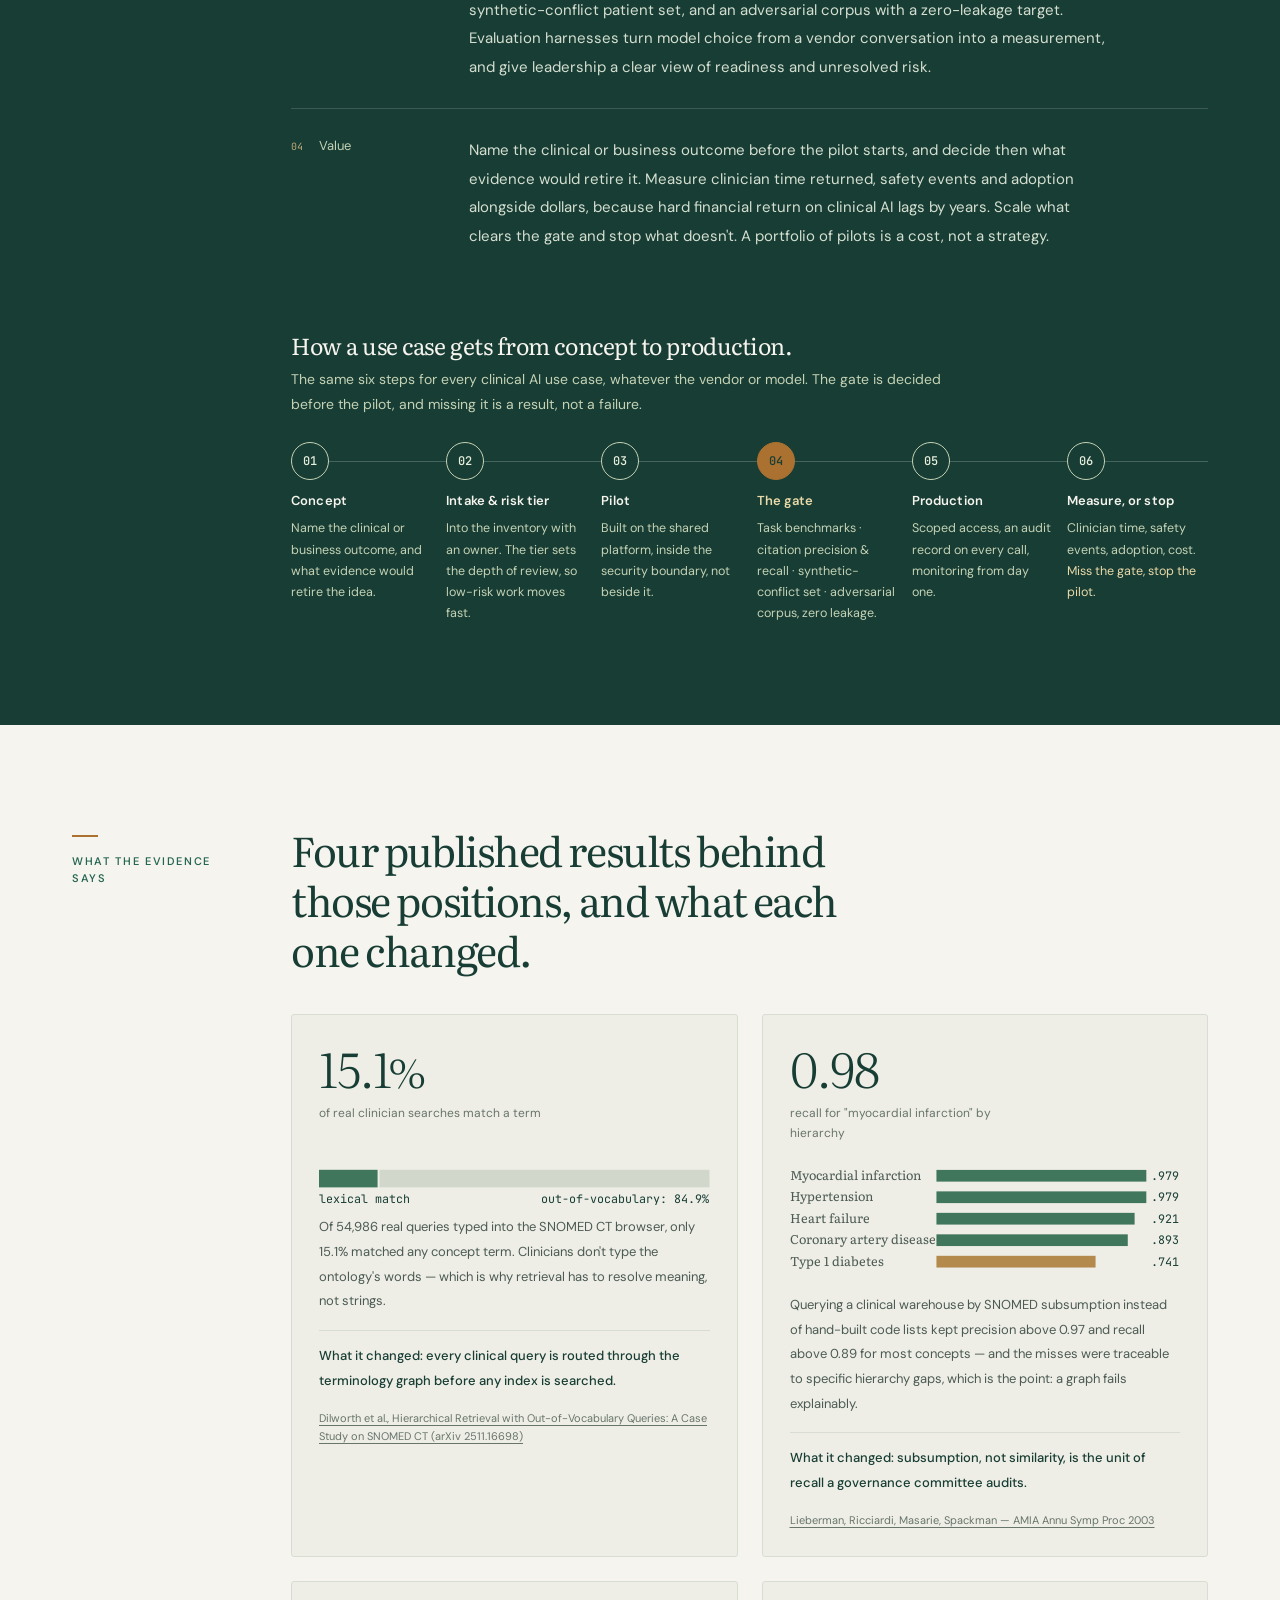
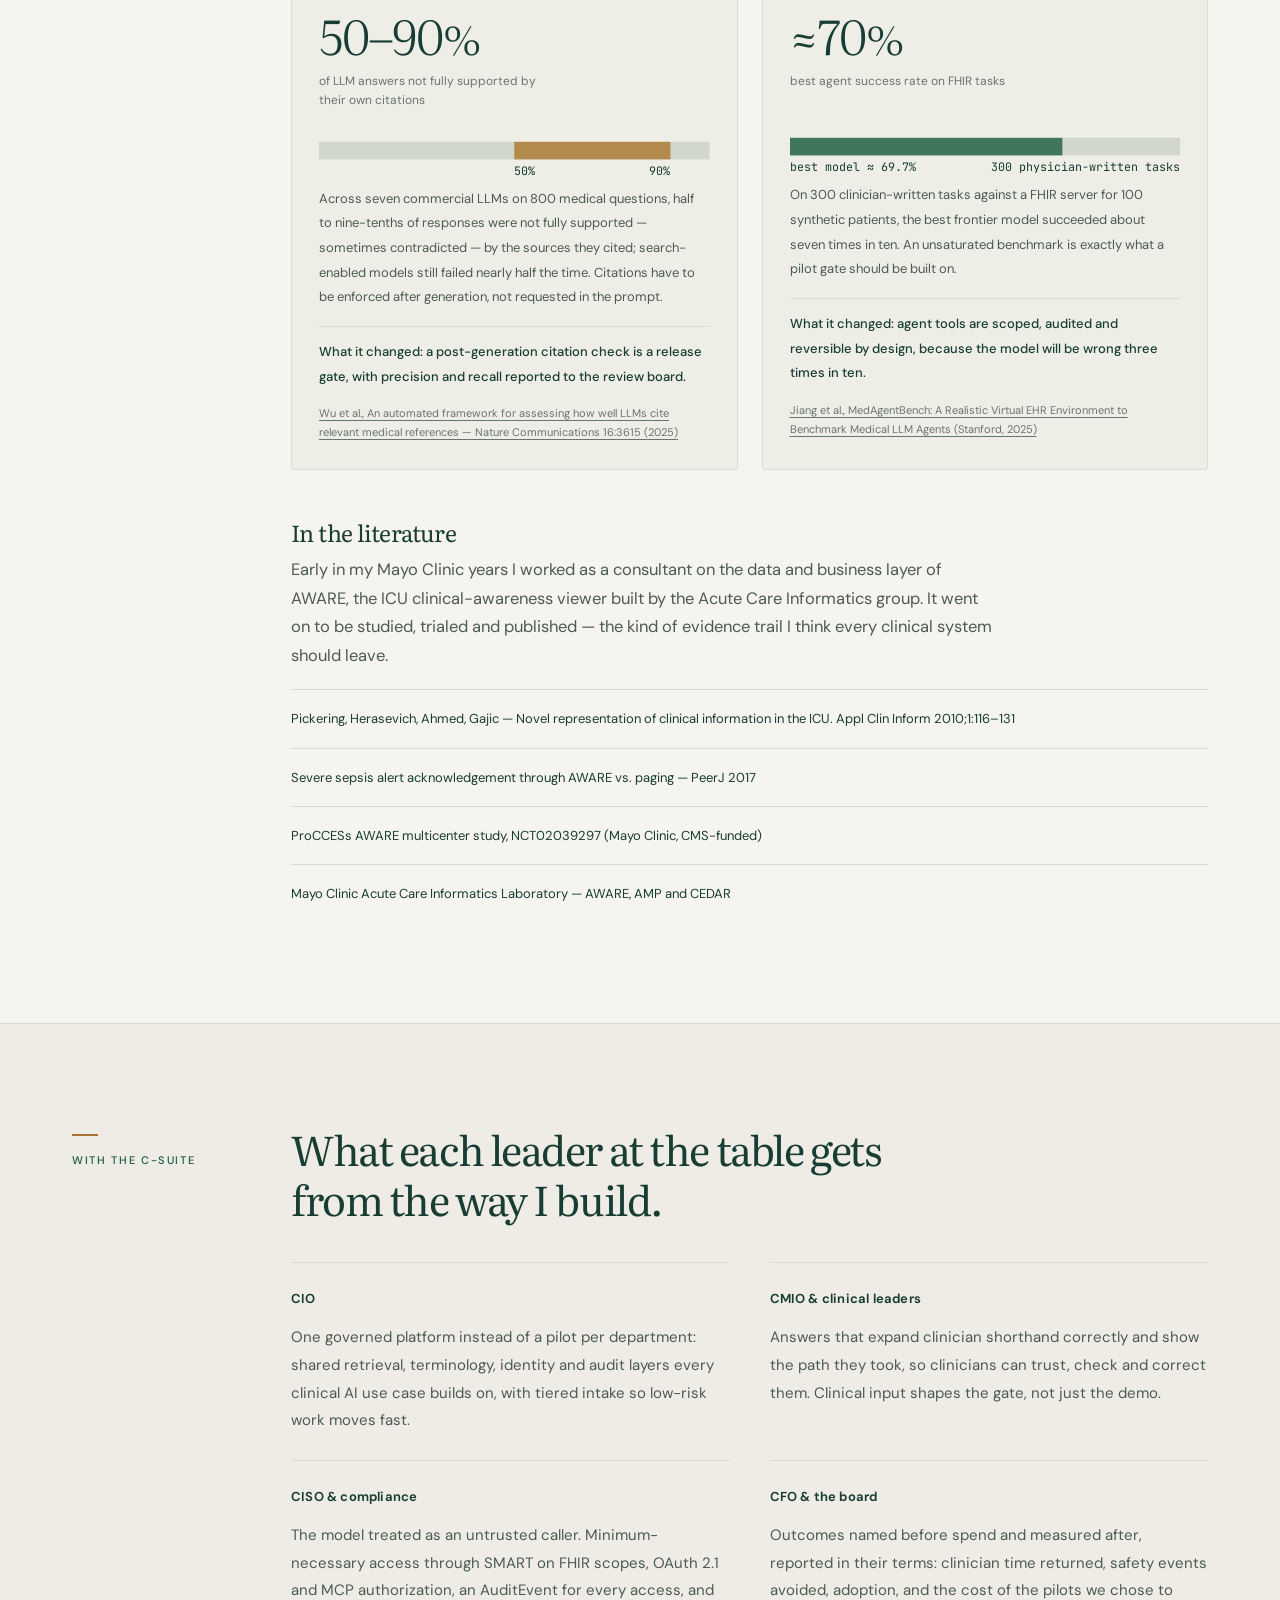
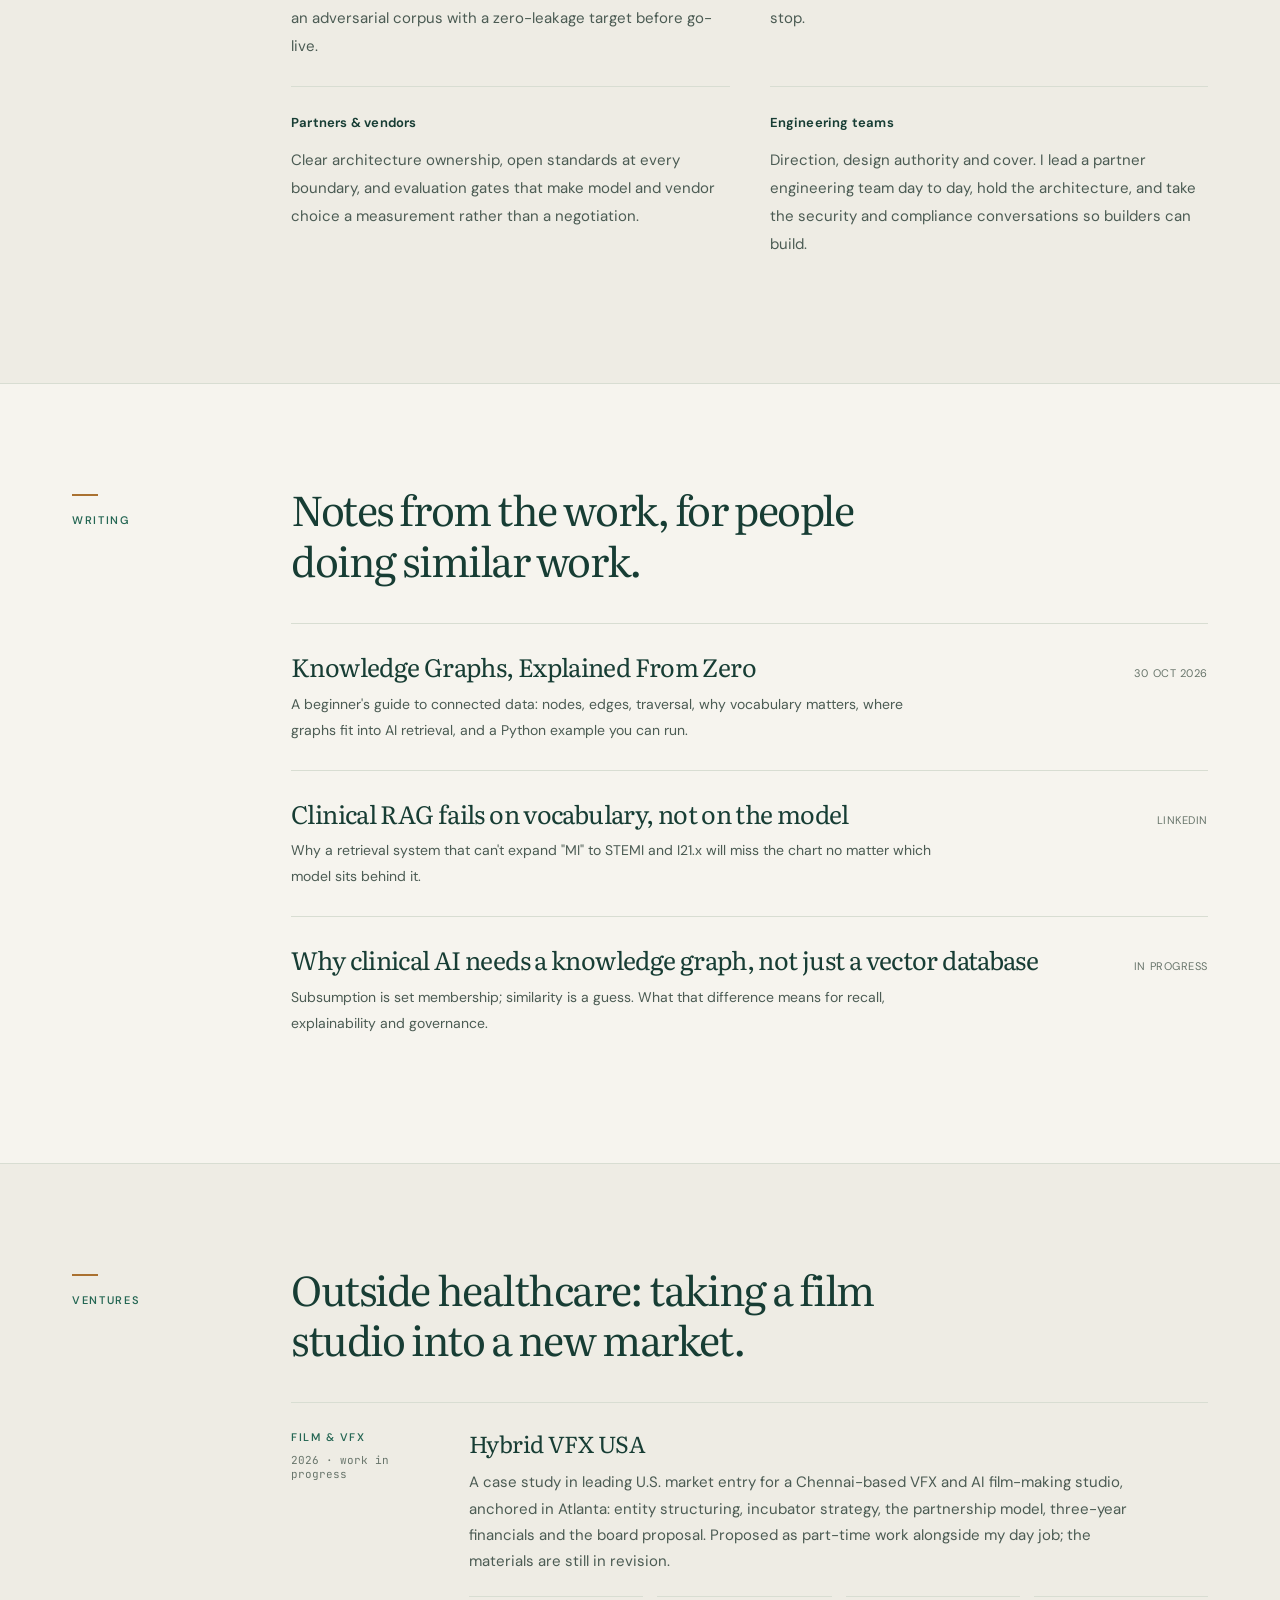
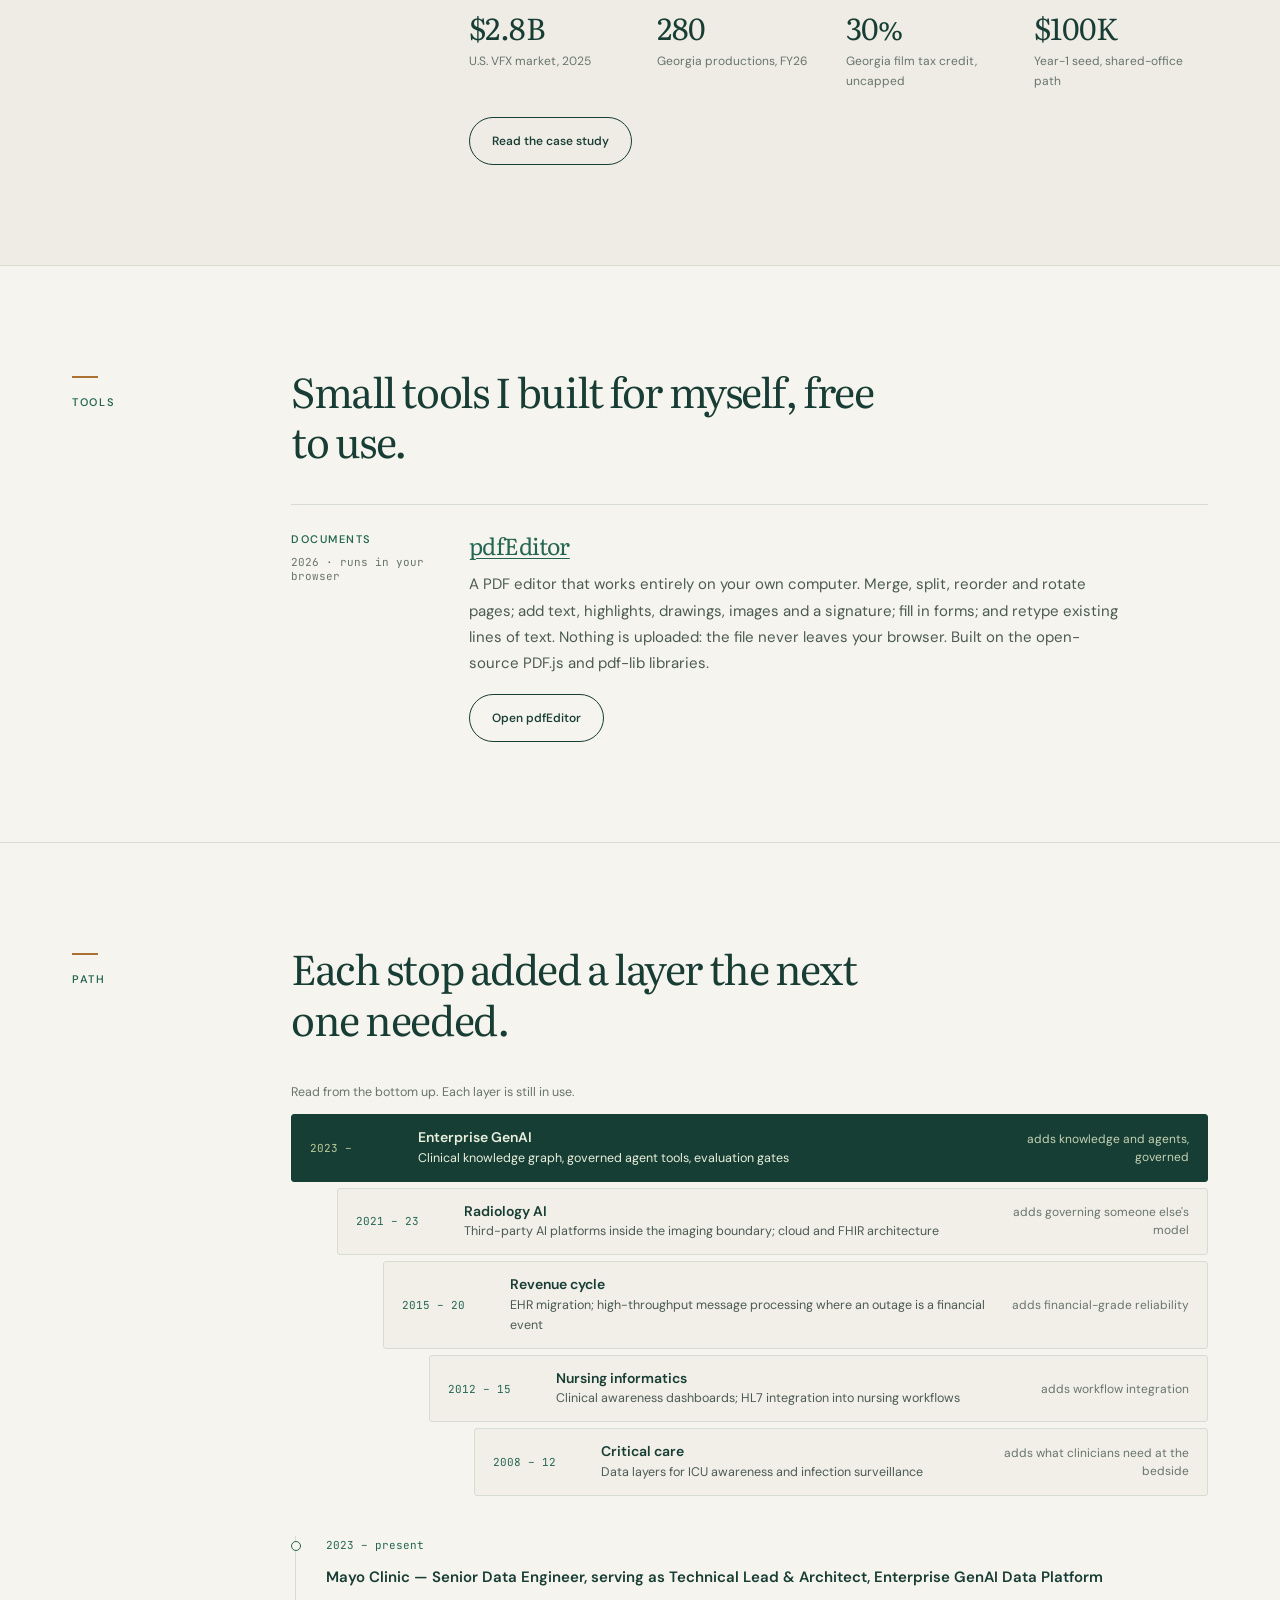
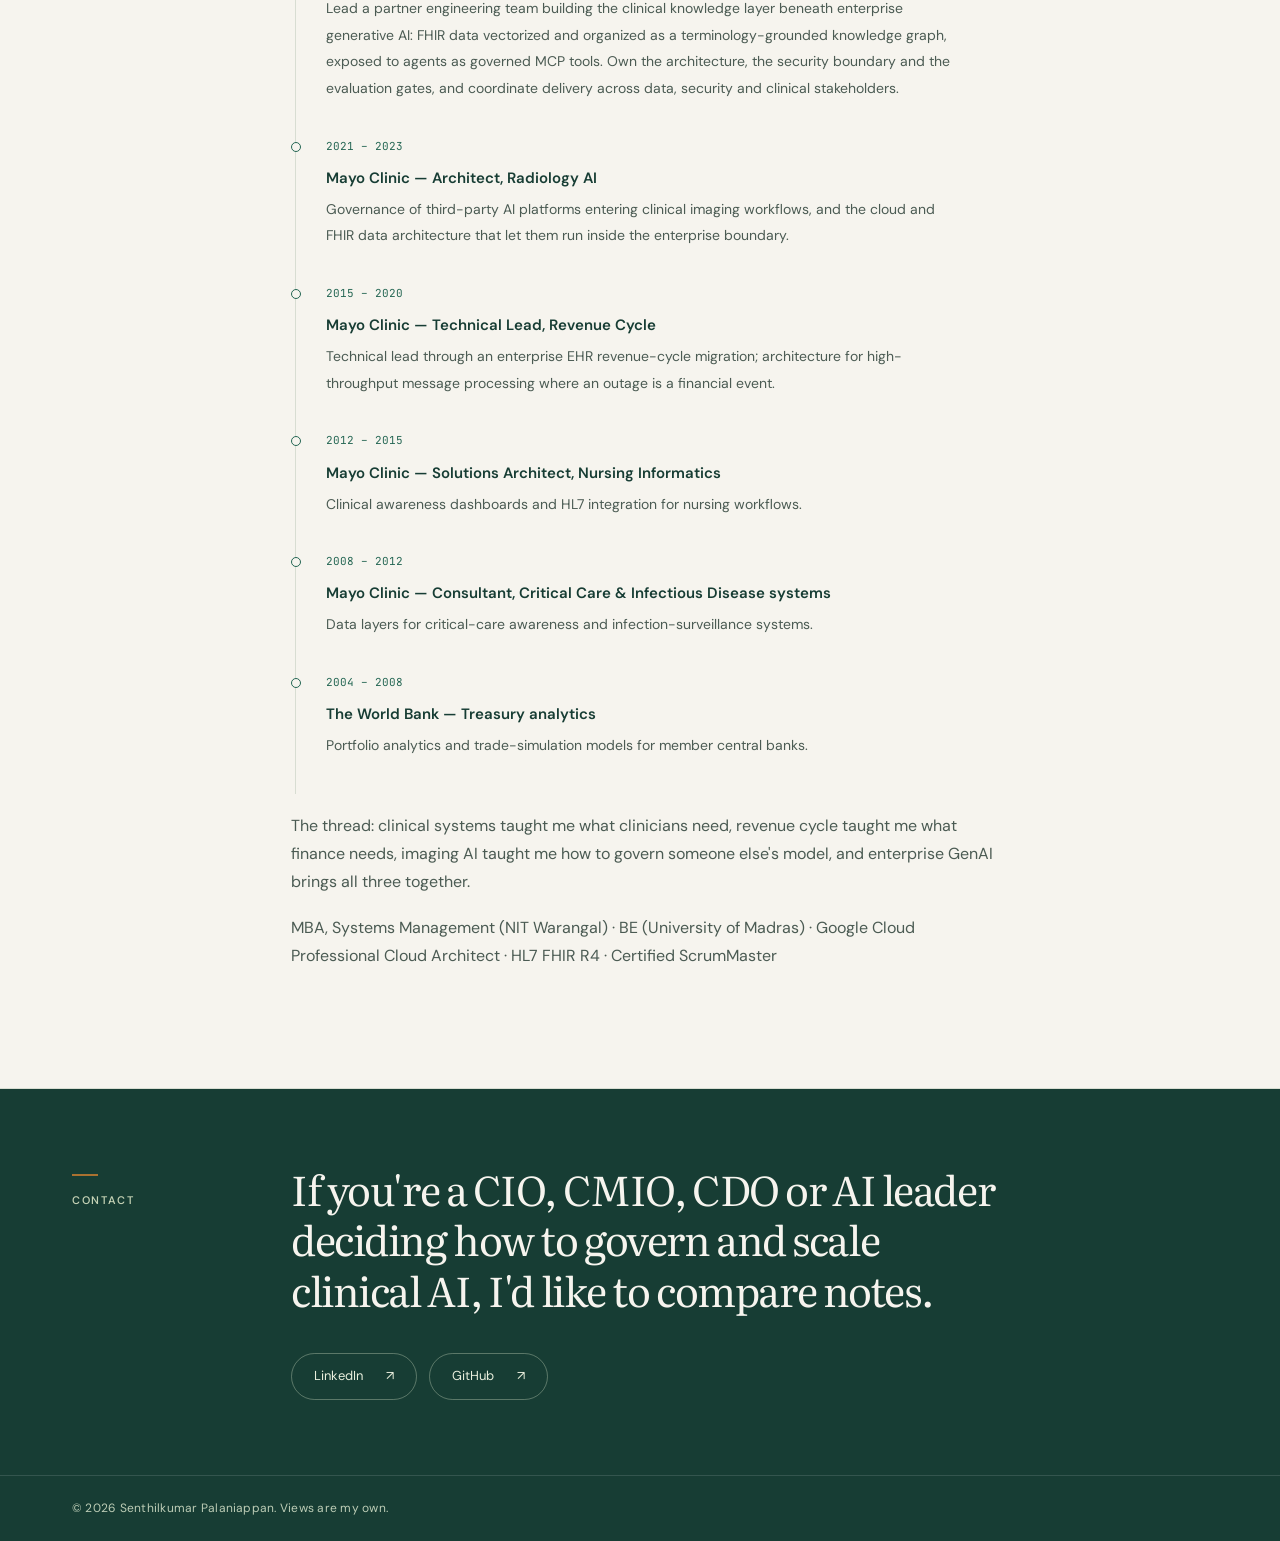
==== commit 93b63ba7: "Hybrid VFX USA: market, tax-credit and TPN corrections; go-to-market reordered - Georgia market rest" ====
--- a/index.html
+++ b/index.html
@@ -770,7 +770,7 @@
           <p>A case study in leading U.S. market entry for a Chennai-based VFX and AI film-making studio, anchored in Atlanta: entity structuring, incubator strategy, the partnership model, three-year financials and the board proposal. Proposed as part-time work alongside my day job; the materials are still in revision.</p>
           <ul class="vfacts">
             <li><b>$2.8B</b><span>U.S. VFX market, 2025</span></li>
-            <li><b>$2.0B</b><span>Georgia production spend, FY26</span></li>
+            <li><b>280</b><span>Georgia productions, FY26</span></li>
             <li><b>30%</b><span>Georgia film tax credit, uncapped</span></li>
             <li><b>$100K</b><span>Year-1 seed, shared-office path</span></li>
           </ul>
